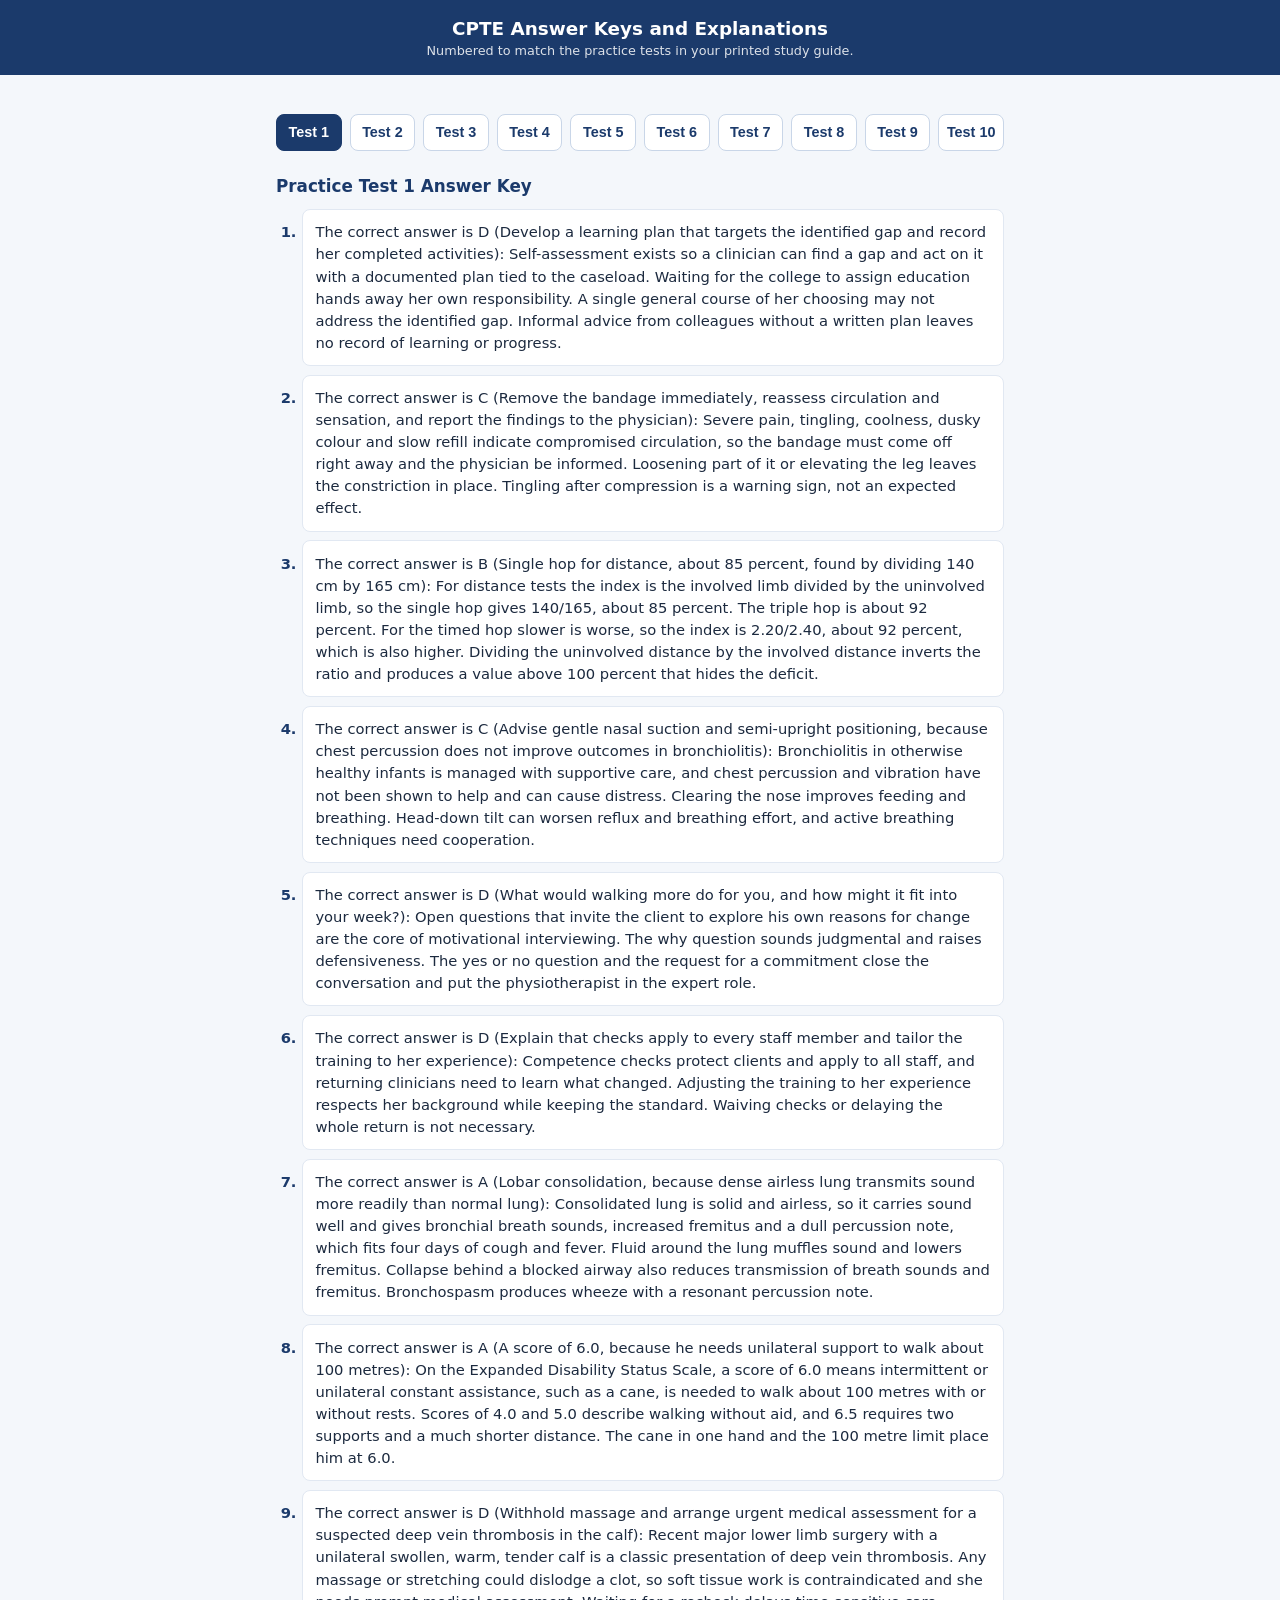
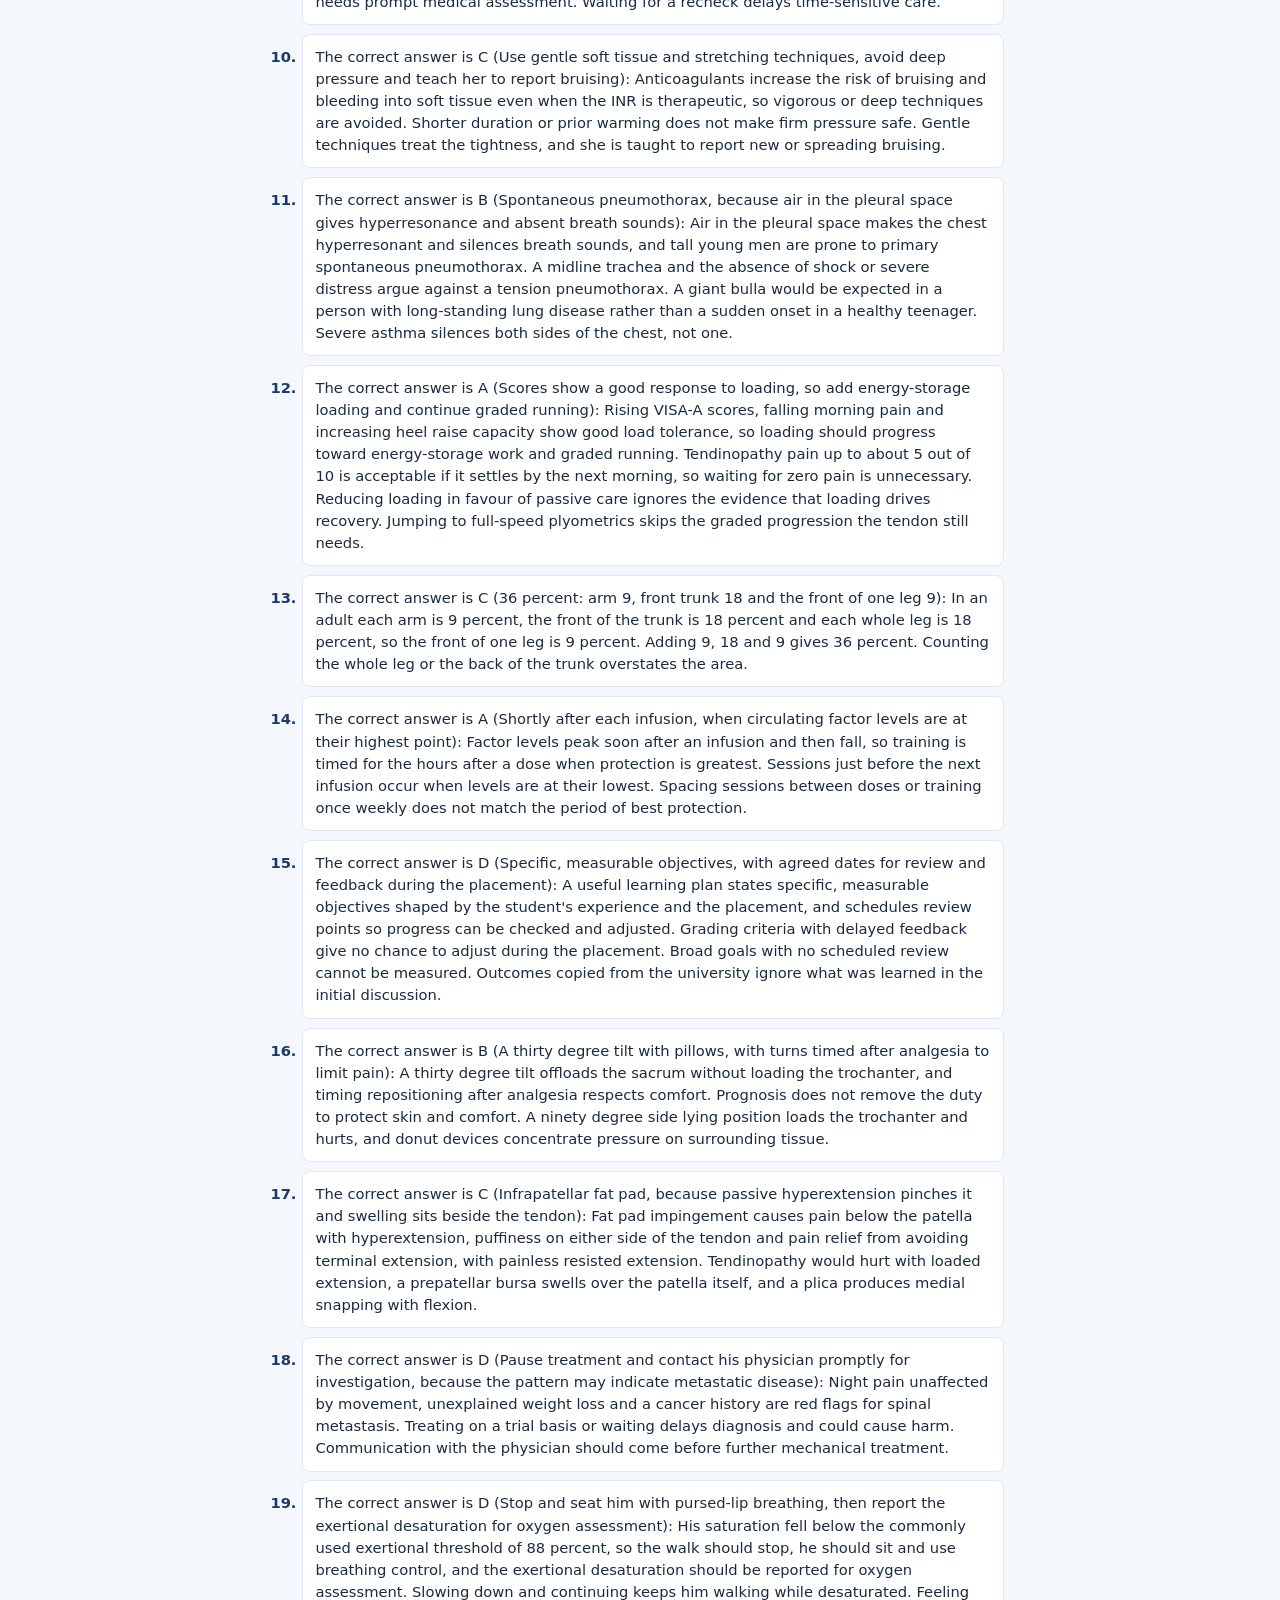
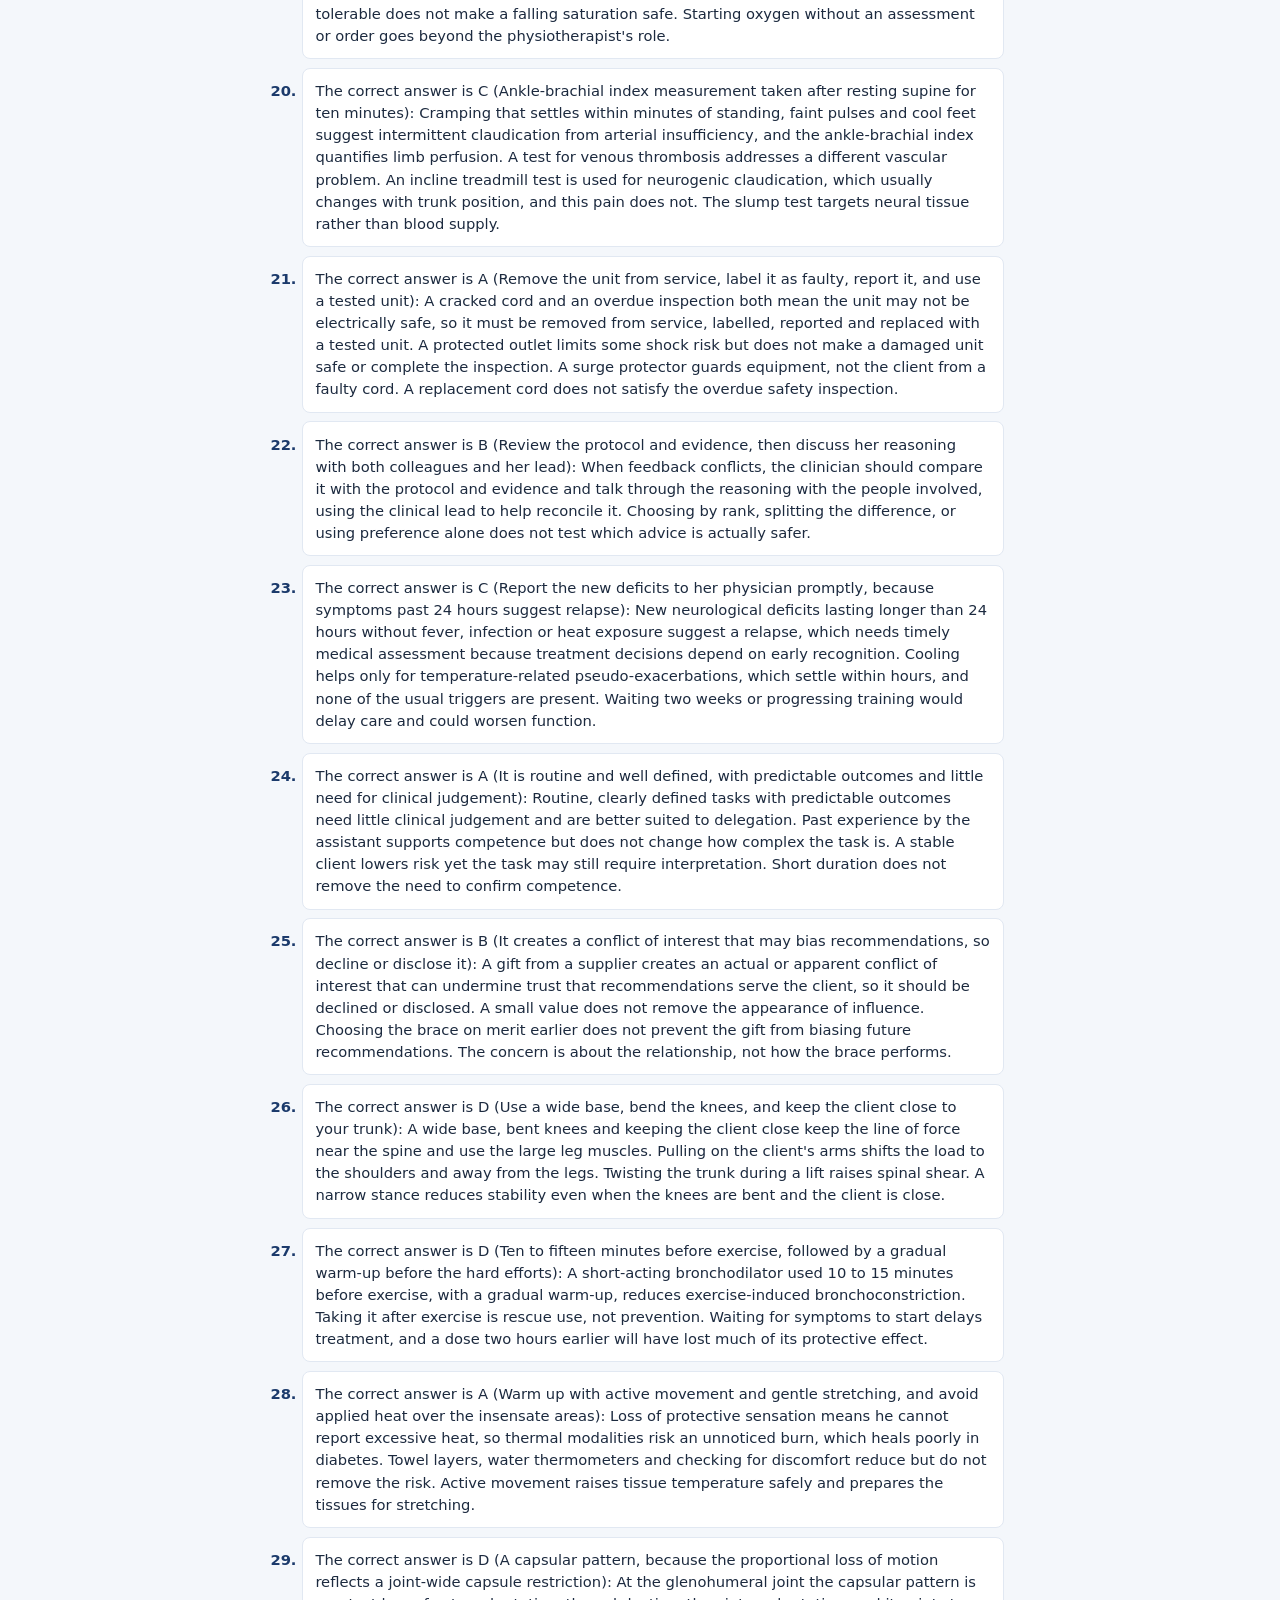
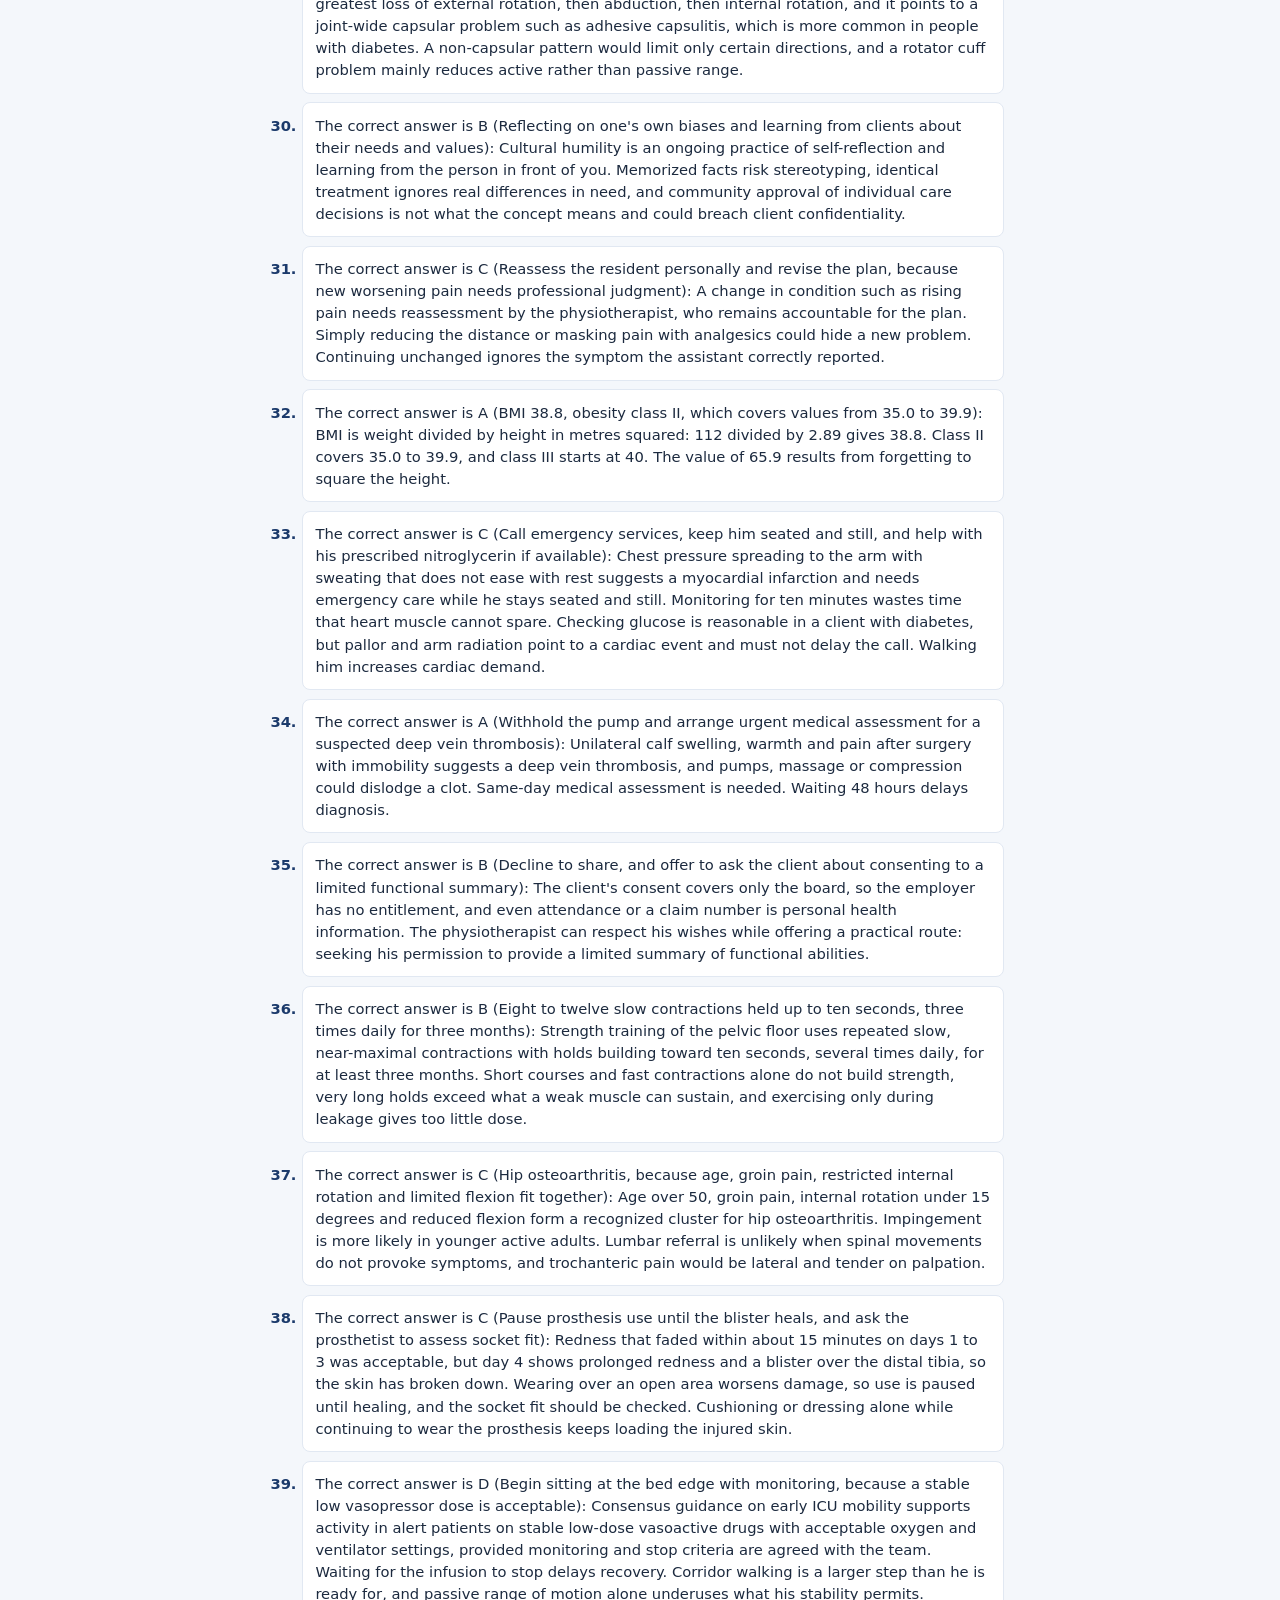
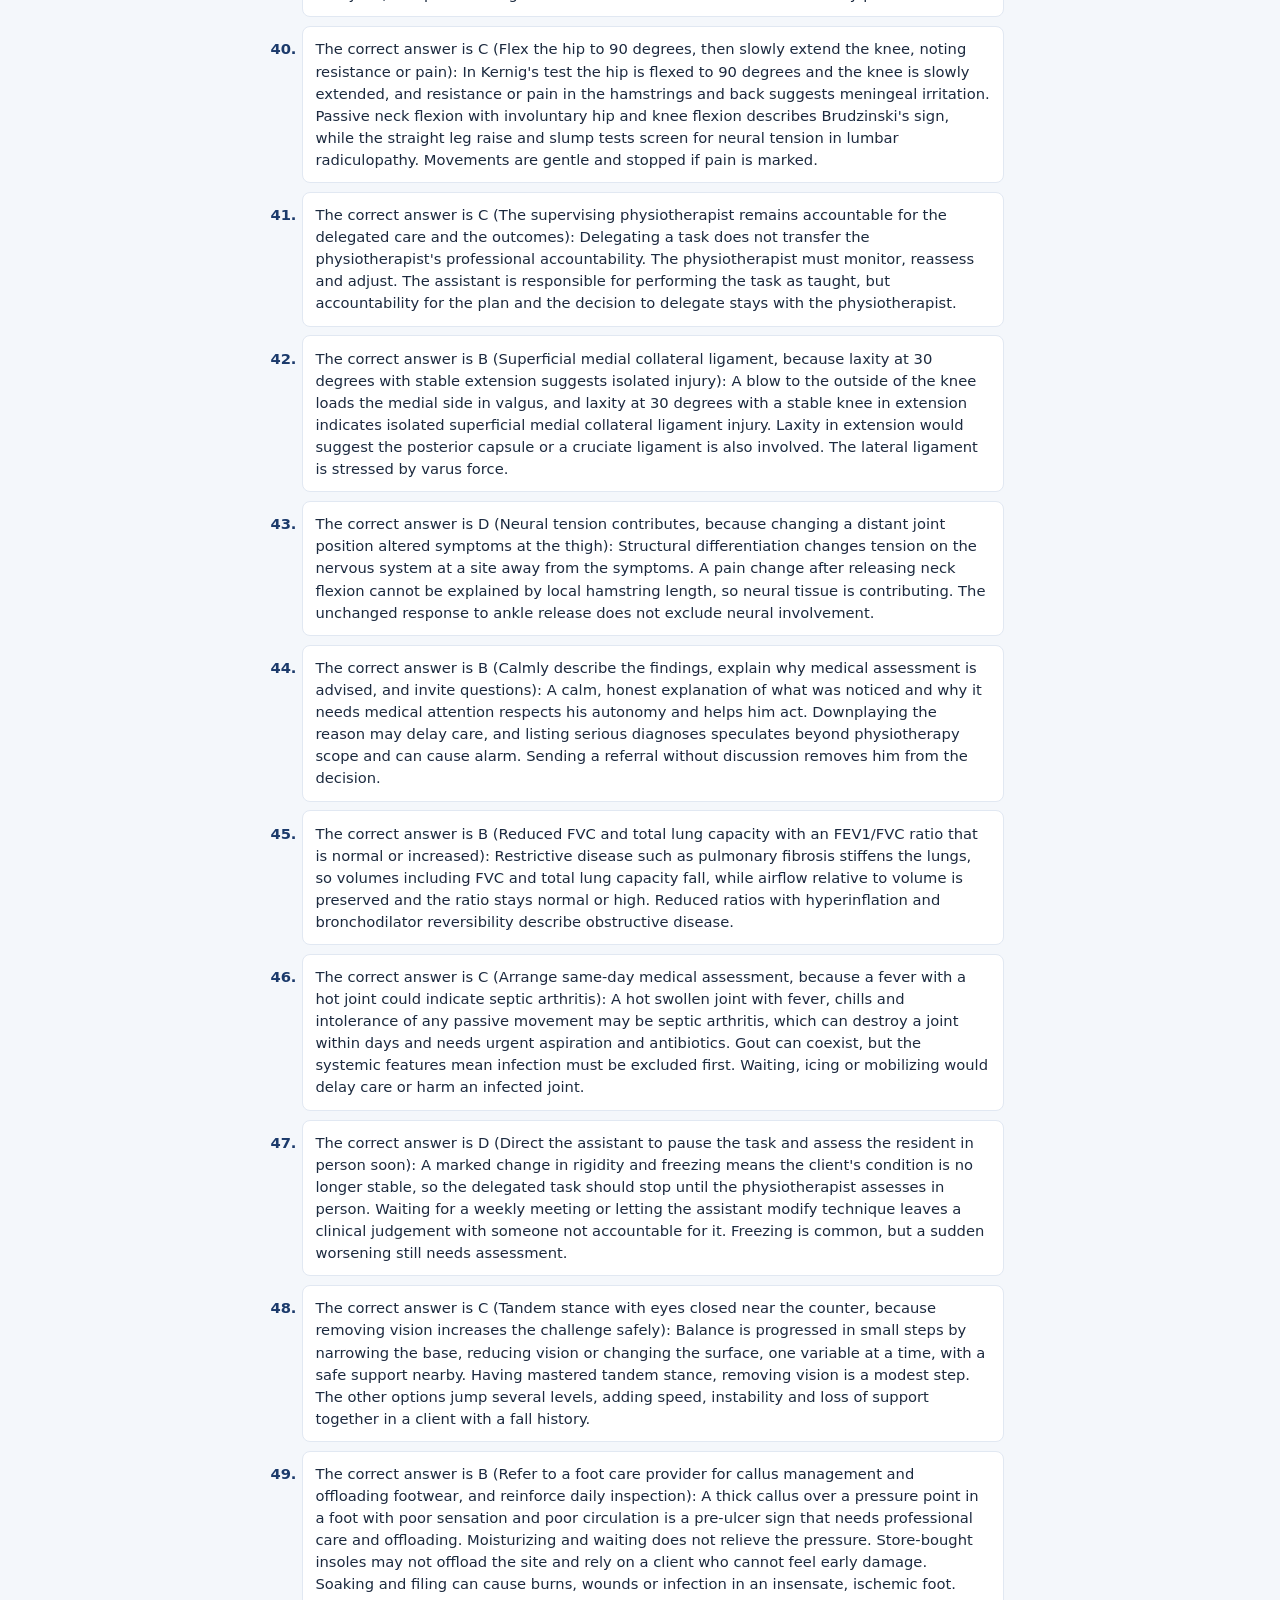
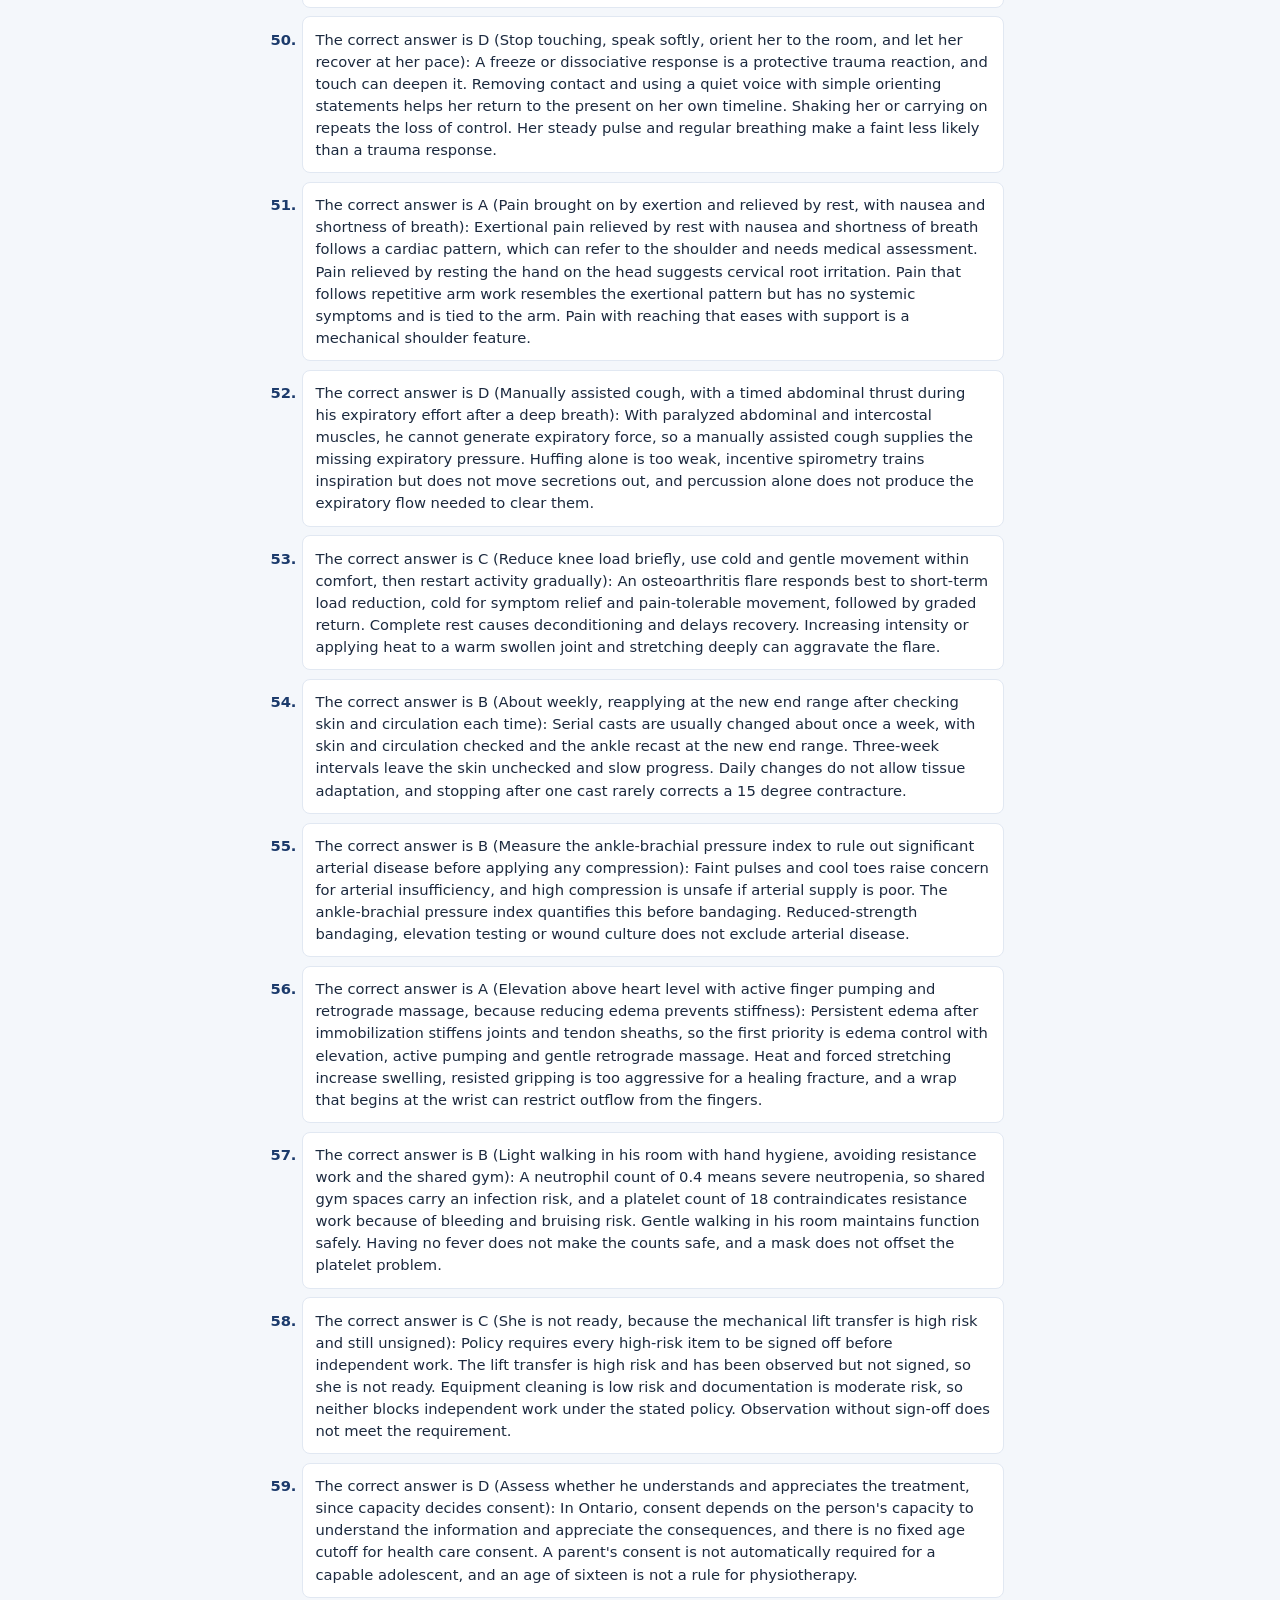
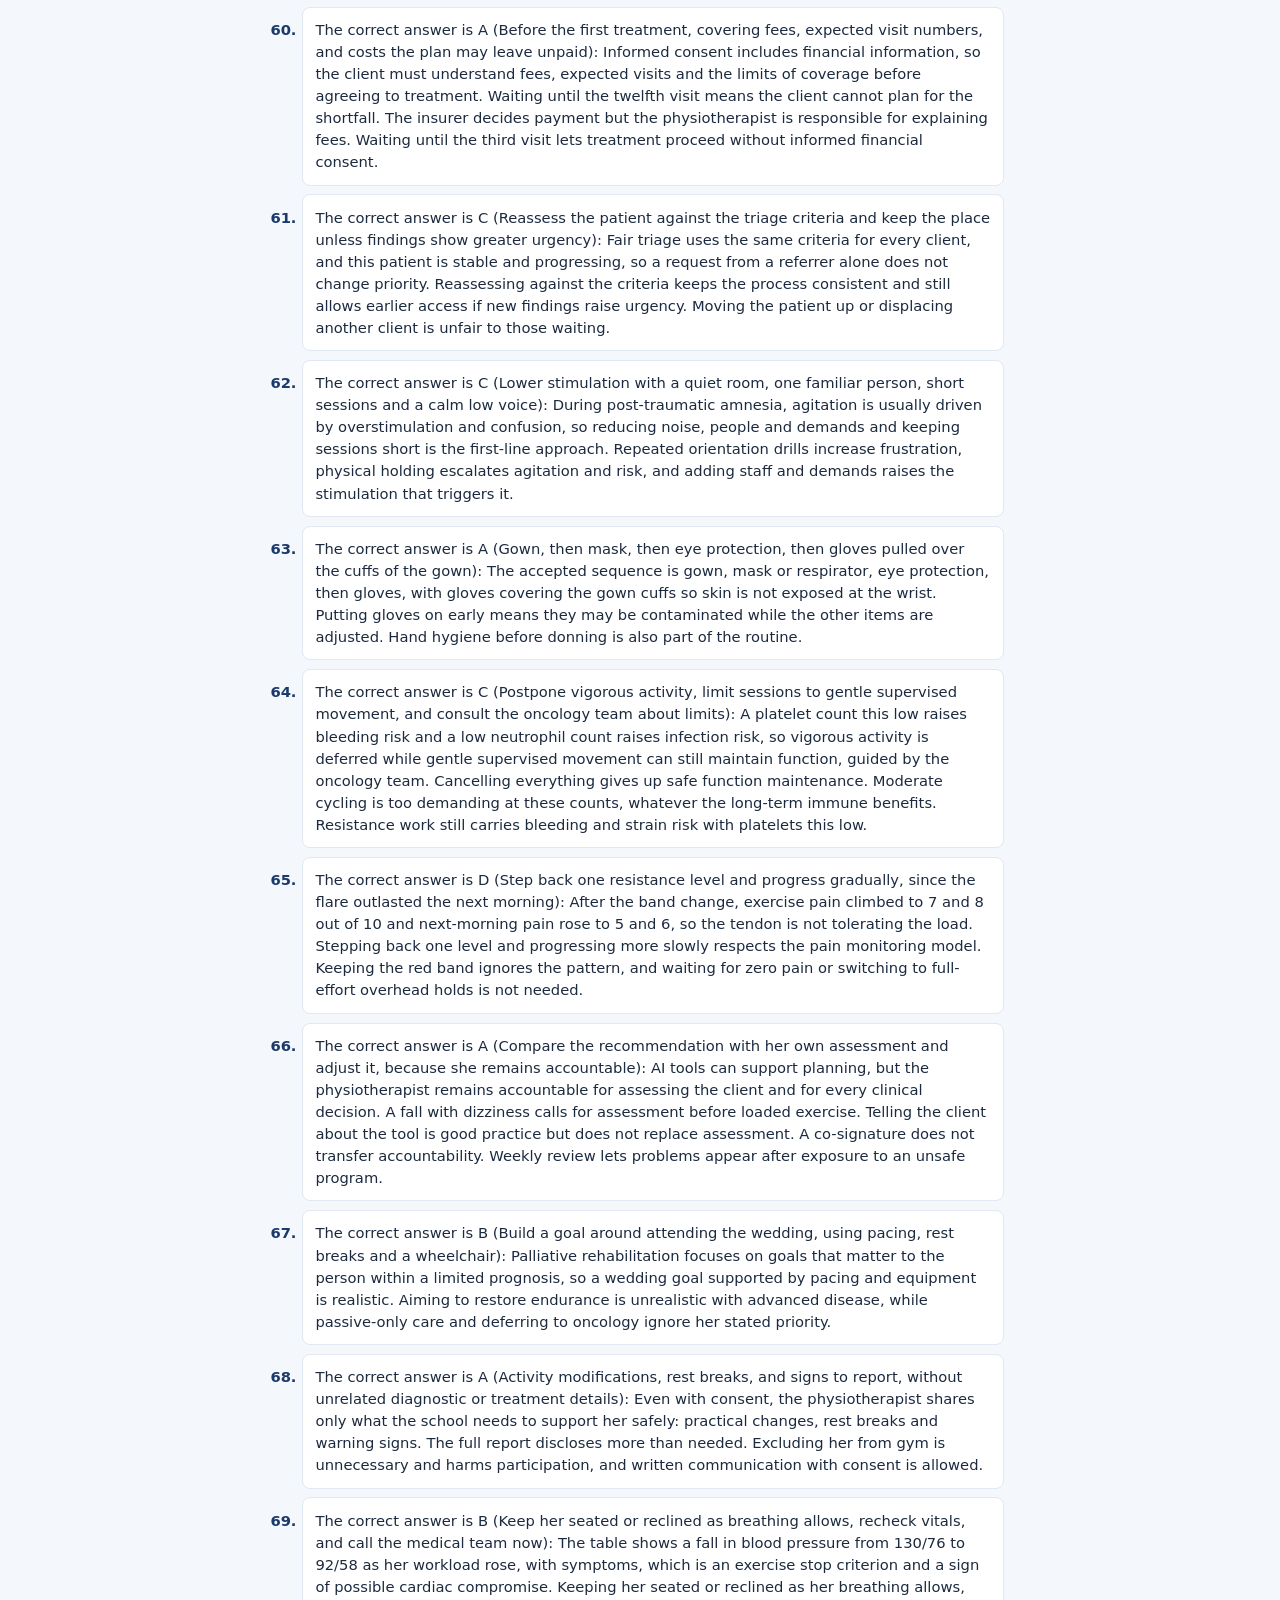
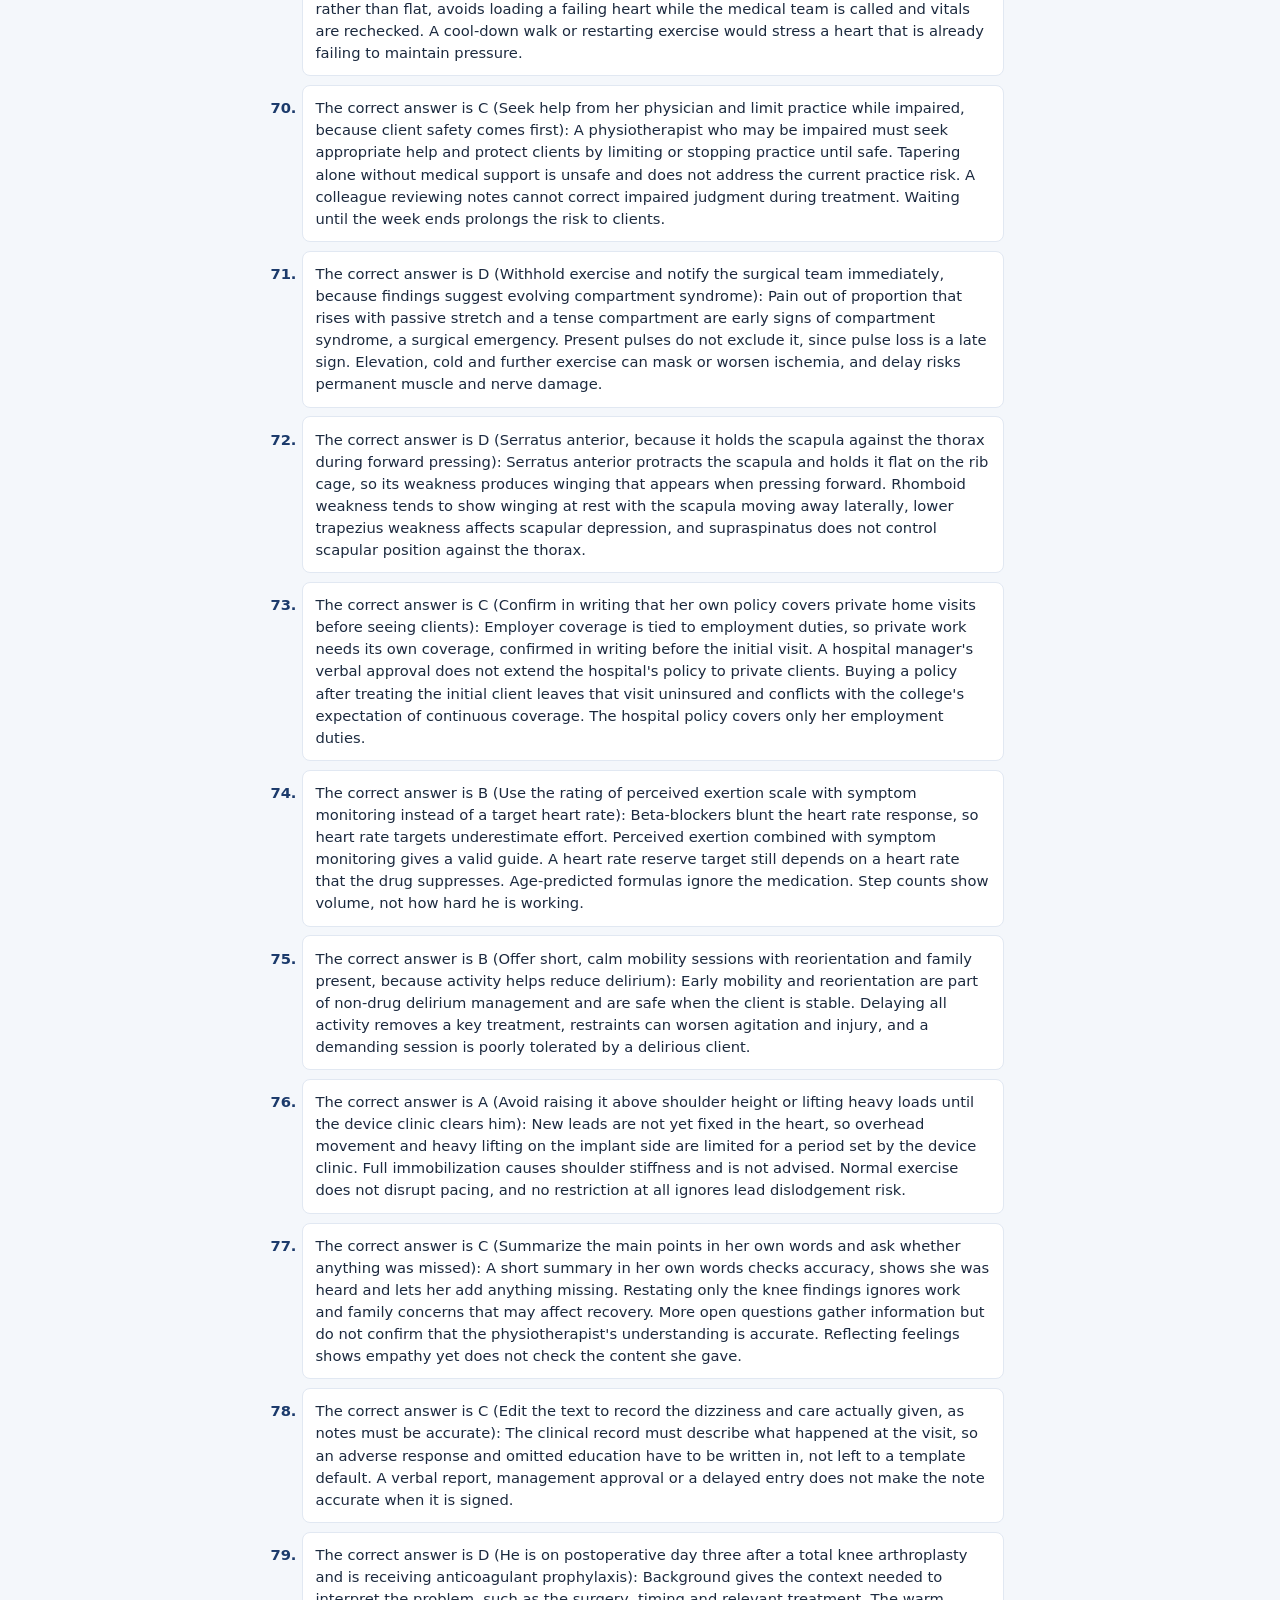
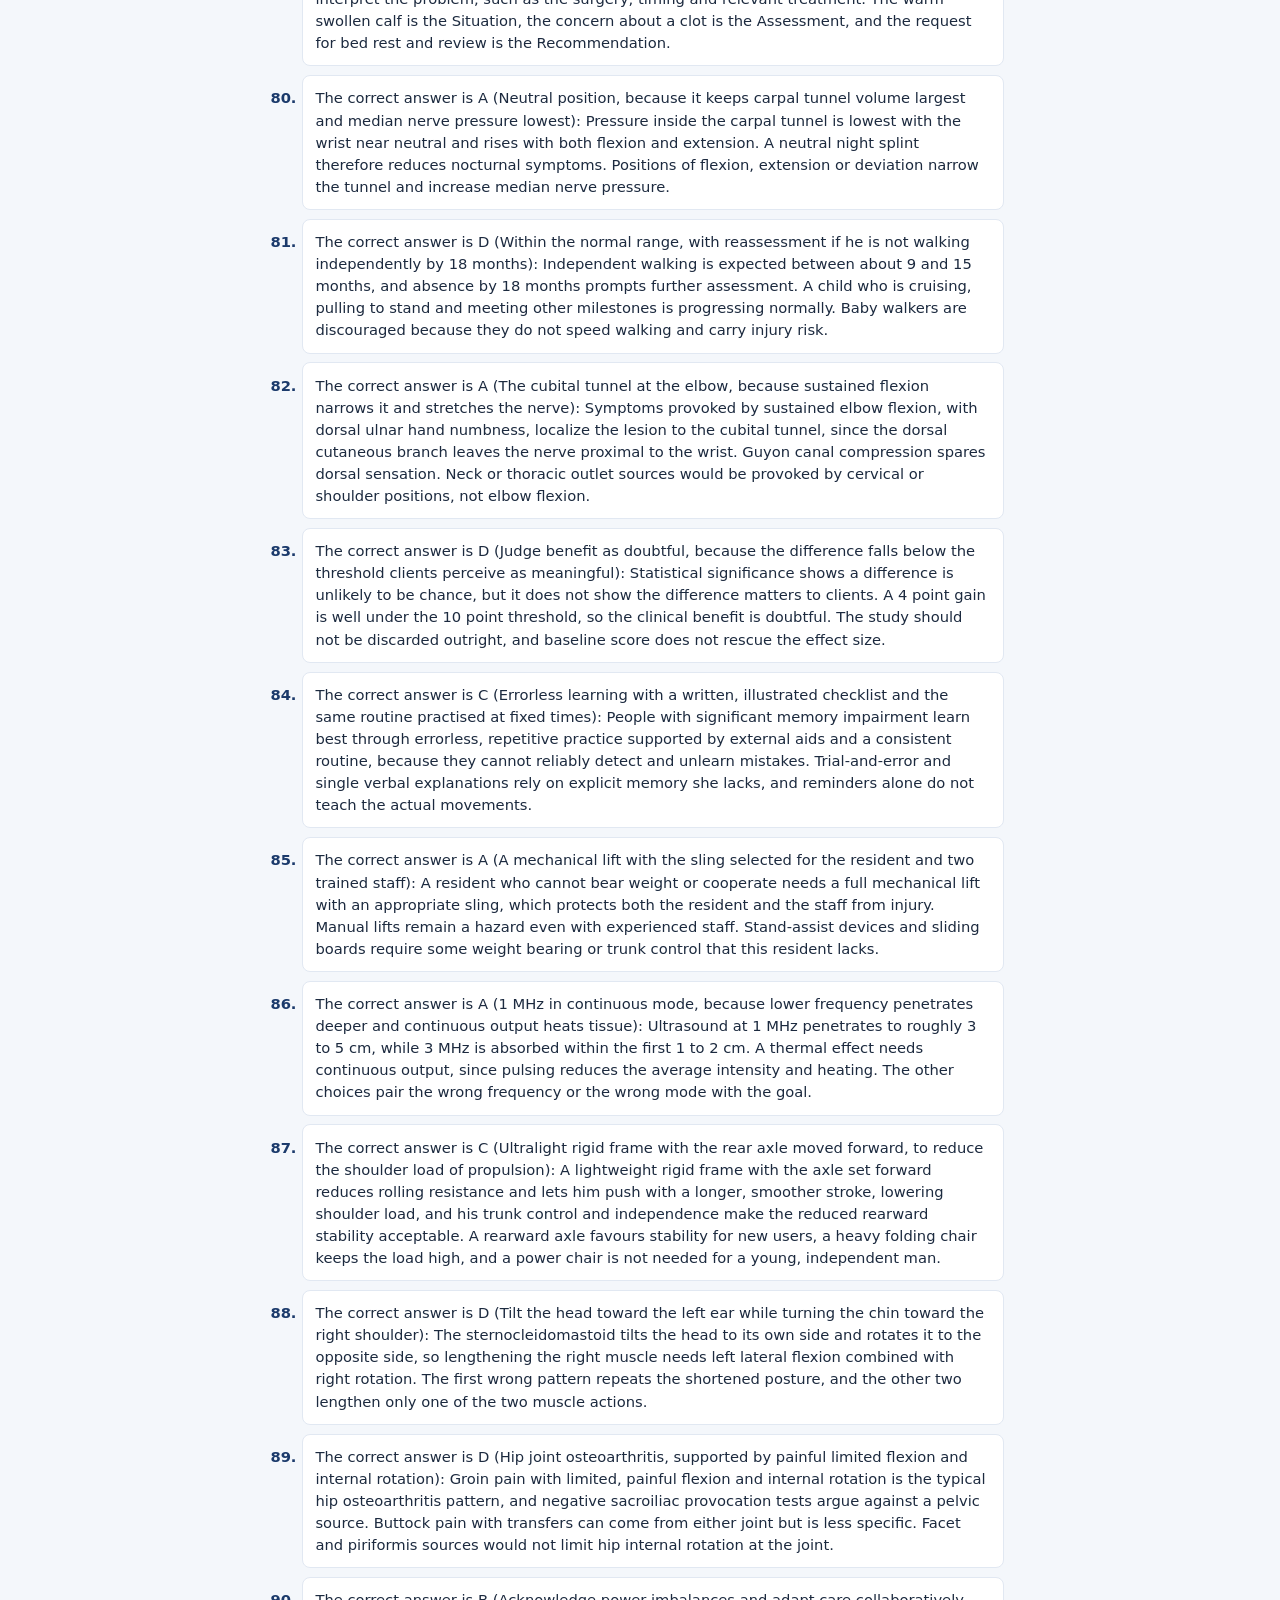
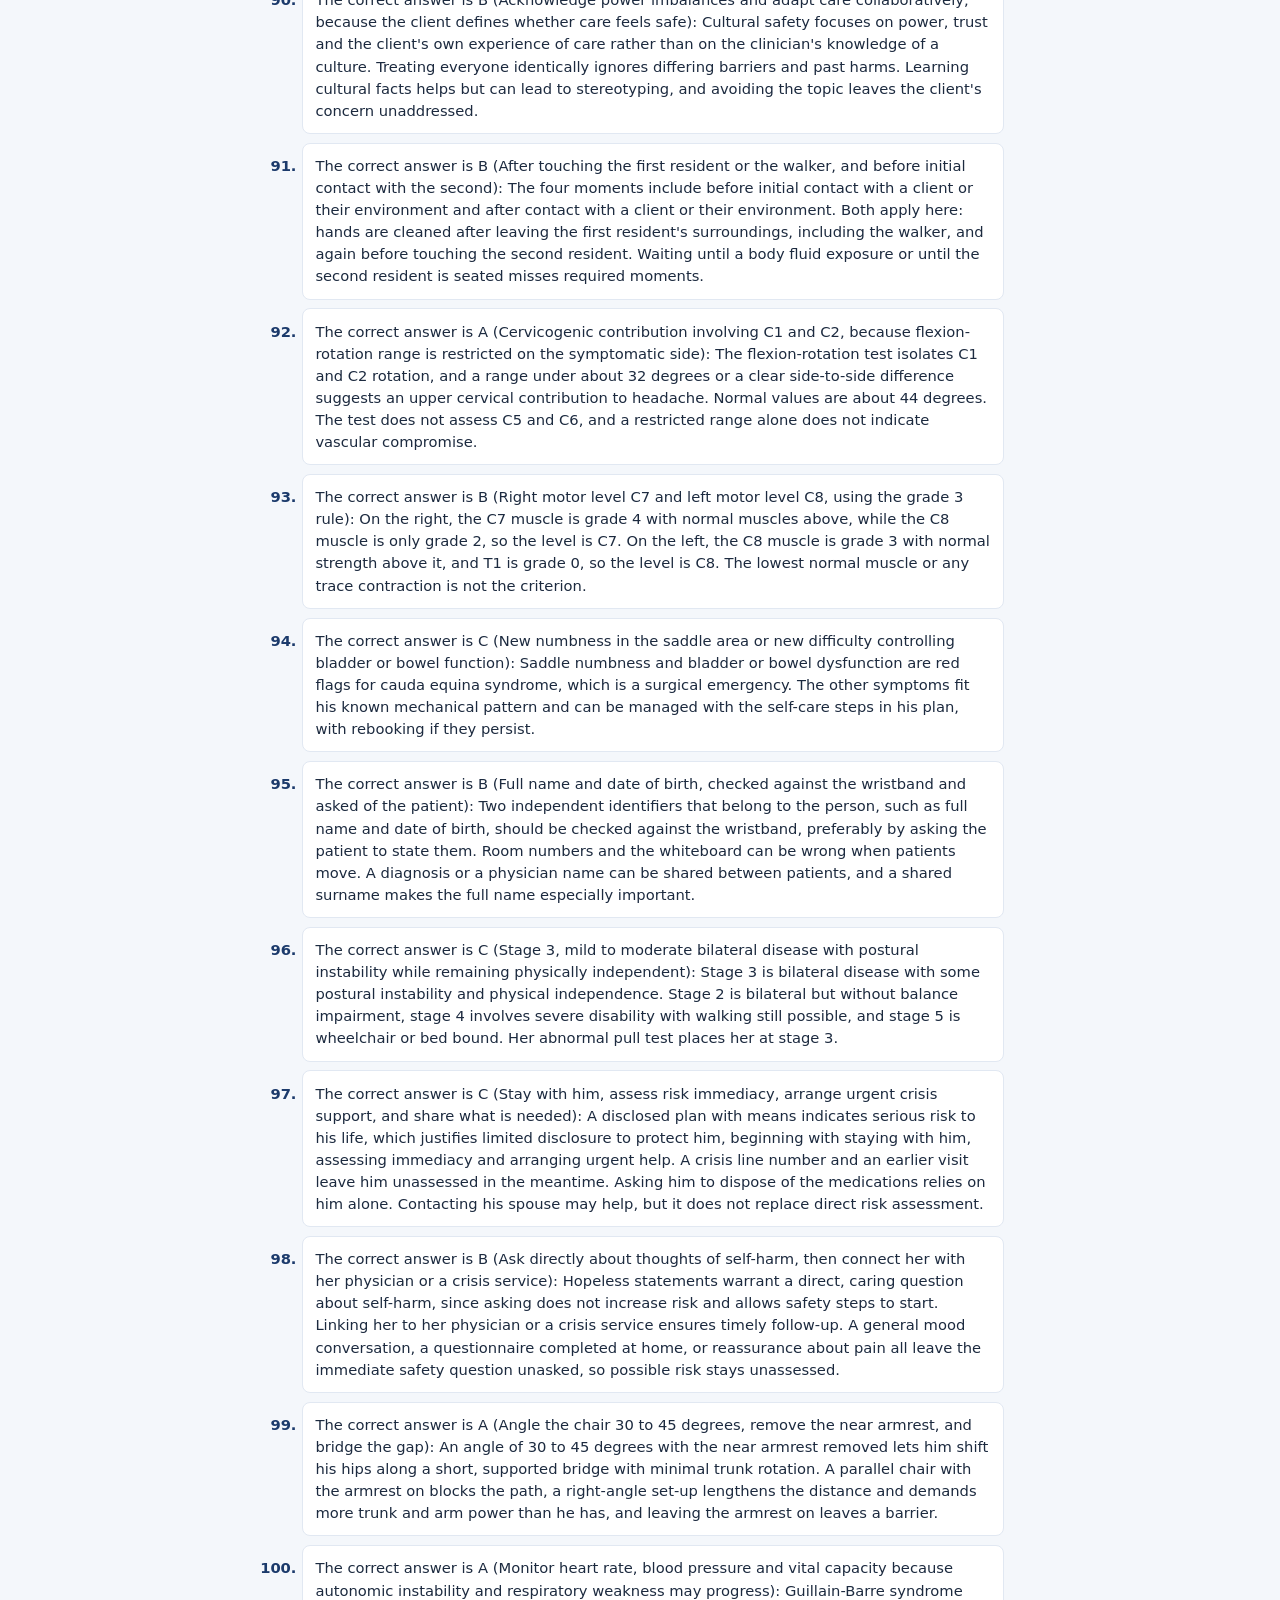
==== answers.html @ 5f762653 "Deploy CPTE2 exam" ====
<!DOCTYPE html>
<html lang="en">
<head>
<meta charset="UTF-8">
<meta name="viewport" content="width=device-width, initial-scale=1.0">
<meta name="robots" content="noindex">
<title>CPTE Answer Keys and Explanations</title>
<style>
  * { box-sizing: border-box; margin: 0; padding: 0; }
  body { font-family: "Avenir Next", "Segoe UI", system-ui, sans-serif;
         background: #F4F7FB; color: #1C2A3F; }
  header { background: #1B3A6B; color: white; padding: 1.1rem 1rem; text-align: center; }
  header h1 { font-size: 1.15rem; }
  header p { font-size: 0.8rem; opacity: 0.85; margin-top: 0.25rem; }
  main { max-width: 760px; margin: 0 auto; padding: 1rem; }
  .tabs { display: flex; gap: 0.5rem; margin: 0.8rem 0 1rem; position: sticky;
           top: 0; background: #F4F7FB; padding: 0.6rem 0; z-index: 5; }
  .tab { flex: 1; padding: 0.6rem 0.4rem; border: 1px solid #C9D6E8; background: white;
          border-radius: 8px; font-size: 0.9rem; font-weight: 600; color: #1B3A6B;
          cursor: pointer; }
  .tab.active { background: #1B3A6B; color: white; border-color: #1B3A6B; }
  .test h2 { font-size: 1.05rem; margin: 0.4rem 0 0.8rem; color: #1B3A6B; }
  .test ol { list-style-position: outside; padding-left: 1.6rem; }
  .test li { background: white; border: 1px solid #E1E8F2; border-radius: 8px;
              padding: 0.7rem 0.8rem; margin-bottom: 0.55rem; font-size: 0.92rem;
              line-height: 1.5; }
  .test li::marker { font-weight: 700; color: #1B3A6B; }
  .cluster-box { border-left: 4px solid #1B3A6B; background: #EAF0F8;
                  border-radius: 8px; padding: 0.7rem 0.9rem; margin: 1rem 0 0.6rem; }
  .cluster-label { font-size: 0.72rem; font-weight: 700; letter-spacing: 0.05em;
                    text-transform: uppercase; color: #1B3A6B; margin-bottom: 0.35rem; }
  .cluster-box p { font-size: 0.88rem; line-height: 1.55; }
  .cluster-box p + p { margin-top: 0.5rem; }
</style>
</head>
<body>
<header>
  <h1>CPTE Answer Keys and Explanations</h1>
  <p>Numbered to match the practice tests in your printed study guide.</p>
</header>
<main>
  <nav class="tabs">
      <button class="tab active" data-test="1">Test 1</button>
      <button class="tab" data-test="2">Test 2</button>
      <button class="tab" data-test="3">Test 3</button>
      <button class="tab" data-test="4">Test 4</button>
      <button class="tab" data-test="5">Test 5</button>
      <button class="tab" data-test="6">Test 6</button>
      <button class="tab" data-test="7">Test 7</button>
      <button class="tab" data-test="8">Test 8</button>
      <button class="tab" data-test="9">Test 9</button>
      <button class="tab" data-test="10">Test 10</button>
  </nav>
  <section class="test" id="test1">
    <h2>Practice Test 1 Answer Key</h2>
    <ol>
      <li value="1">The correct answer is D (Develop a learning plan that targets the identified gap and record her completed activities): Self-assessment exists so a clinician can find a gap and act on it with a documented plan tied to the caseload. Waiting for the college to assign education hands away her own responsibility. A single general course of her choosing may not address the identified gap. Informal advice from colleagues without a written plan leaves no record of learning or progress.</li>
      <li value="2">The correct answer is C (Remove the bandage immediately, reassess circulation and sensation, and report the findings to the physician): Severe pain, tingling, coolness, dusky colour and slow refill indicate compromised circulation, so the bandage must come off right away and the physician be informed. Loosening part of it or elevating the leg leaves the constriction in place. Tingling after compression is a warning sign, not an expected effect.</li>
      <li value="3">The correct answer is B (Single hop for distance, about 85 percent, found by dividing 140 cm by 165 cm): For distance tests the index is the involved limb divided by the uninvolved limb, so the single hop gives 140/165, about 85 percent. The triple hop is about 92 percent. For the timed hop slower is worse, so the index is 2.20/2.40, about 92 percent, which is also higher. Dividing the uninvolved distance by the involved distance inverts the ratio and produces a value above 100 percent that hides the deficit.</li>
      <li value="4">The correct answer is C (Advise gentle nasal suction and semi-upright positioning, because chest percussion does not improve outcomes in bronchiolitis): Bronchiolitis in otherwise healthy infants is managed with supportive care, and chest percussion and vibration have not been shown to help and can cause distress. Clearing the nose improves feeding and breathing. Head-down tilt can worsen reflux and breathing effort, and active breathing techniques need cooperation.</li>
      <li value="5">The correct answer is D (What would walking more do for you, and how might it fit into your week?): Open questions that invite the client to explore his own reasons for change are the core of motivational interviewing. The why question sounds judgmental and raises defensiveness. The yes or no question and the request for a commitment close the conversation and put the physiotherapist in the expert role.</li>
      <li value="6">The correct answer is D (Explain that checks apply to every staff member and tailor the training to her experience): Competence checks protect clients and apply to all staff, and returning clinicians need to learn what changed. Adjusting the training to her experience respects her background while keeping the standard. Waiving checks or delaying the whole return is not necessary.</li>
      <li value="7">The correct answer is A (Lobar consolidation, because dense airless lung transmits sound more readily than normal lung): Consolidated lung is solid and airless, so it carries sound well and gives bronchial breath sounds, increased fremitus and a dull percussion note, which fits four days of cough and fever. Fluid around the lung muffles sound and lowers fremitus. Collapse behind a blocked airway also reduces transmission of breath sounds and fremitus. Bronchospasm produces wheeze with a resonant percussion note.</li>
      <li value="8">The correct answer is A (A score of 6.0, because he needs unilateral support to walk about 100 metres): On the Expanded Disability Status Scale, a score of 6.0 means intermittent or unilateral constant assistance, such as a cane, is needed to walk about 100 metres with or without rests. Scores of 4.0 and 5.0 describe walking without aid, and 6.5 requires two supports and a much shorter distance. The cane in one hand and the 100 metre limit place him at 6.0.</li>
      <li value="9">The correct answer is D (Withhold massage and arrange urgent medical assessment for a suspected deep vein thrombosis in the calf): Recent major lower limb surgery with a unilateral swollen, warm, tender calf is a classic presentation of deep vein thrombosis. Any massage or stretching could dislodge a clot, so soft tissue work is contraindicated and she needs prompt medical assessment. Waiting for a recheck delays time-sensitive care.</li>
      <li value="10">The correct answer is C (Use gentle soft tissue and stretching techniques, avoid deep pressure and teach her to report bruising): Anticoagulants increase the risk of bruising and bleeding into soft tissue even when the INR is therapeutic, so vigorous or deep techniques are avoided. Shorter duration or prior warming does not make firm pressure safe. Gentle techniques treat the tightness, and she is taught to report new or spreading bruising.</li>
      <li value="11">The correct answer is B (Spontaneous pneumothorax, because air in the pleural space gives hyperresonance and absent breath sounds): Air in the pleural space makes the chest hyperresonant and silences breath sounds, and tall young men are prone to primary spontaneous pneumothorax. A midline trachea and the absence of shock or severe distress argue against a tension pneumothorax. A giant bulla would be expected in a person with long-standing lung disease rather than a sudden onset in a healthy teenager. Severe asthma silences both sides of the chest, not one.</li>
      <li value="12">The correct answer is A (Scores show a good response to loading, so add energy-storage loading and continue graded running): Rising VISA-A scores, falling morning pain and increasing heel raise capacity show good load tolerance, so loading should progress toward energy-storage work and graded running. Tendinopathy pain up to about 5 out of 10 is acceptable if it settles by the next morning, so waiting for zero pain is unnecessary. Reducing loading in favour of passive care ignores the evidence that loading drives recovery. Jumping to full-speed plyometrics skips the graded progression the tendon still needs.</li>
      <li value="13">The correct answer is C (36 percent: arm 9, front trunk 18 and the front of one leg 9): In an adult each arm is 9 percent, the front of the trunk is 18 percent and each whole leg is 18 percent, so the front of one leg is 9 percent. Adding 9, 18 and 9 gives 36 percent. Counting the whole leg or the back of the trunk overstates the area.</li>
      <li value="14">The correct answer is A (Shortly after each infusion, when circulating factor levels are at their highest point): Factor levels peak soon after an infusion and then fall, so training is timed for the hours after a dose when protection is greatest. Sessions just before the next infusion occur when levels are at their lowest. Spacing sessions between doses or training once weekly does not match the period of best protection.</li>
      <li value="15">The correct answer is D (Specific, measurable objectives, with agreed dates for review and feedback during the placement): A useful learning plan states specific, measurable objectives shaped by the student&#x27;s experience and the placement, and schedules review points so progress can be checked and adjusted. Grading criteria with delayed feedback give no chance to adjust during the placement. Broad goals with no scheduled review cannot be measured. Outcomes copied from the university ignore what was learned in the initial discussion.</li>
      <li value="16">The correct answer is B (A thirty degree tilt with pillows, with turns timed after analgesia to limit pain): A thirty degree tilt offloads the sacrum without loading the trochanter, and timing repositioning after analgesia respects comfort. Prognosis does not remove the duty to protect skin and comfort. A ninety degree side lying position loads the trochanter and hurts, and donut devices concentrate pressure on surrounding tissue.</li>
      <li value="17">The correct answer is C (Infrapatellar fat pad, because passive hyperextension pinches it and swelling sits beside the tendon): Fat pad impingement causes pain below the patella with hyperextension, puffiness on either side of the tendon and pain relief from avoiding terminal extension, with painless resisted extension. Tendinopathy would hurt with loaded extension, a prepatellar bursa swells over the patella itself, and a plica produces medial snapping with flexion.</li>
      <li value="18">The correct answer is D (Pause treatment and contact his physician promptly for investigation, because the pattern may indicate metastatic disease): Night pain unaffected by movement, unexplained weight loss and a cancer history are red flags for spinal metastasis. Treating on a trial basis or waiting delays diagnosis and could cause harm. Communication with the physician should come before further mechanical treatment.</li>
      <li value="19">The correct answer is D (Stop and seat him with pursed-lip breathing, then report the exertional desaturation for oxygen assessment): His saturation fell below the commonly used exertional threshold of 88 percent, so the walk should stop, he should sit and use breathing control, and the exertional desaturation should be reported for oxygen assessment. Slowing down and continuing keeps him walking while desaturated. Feeling tolerable does not make a falling saturation safe. Starting oxygen without an assessment or order goes beyond the physiotherapist&#x27;s role.</li>
      <li value="20">The correct answer is C (Ankle-brachial index measurement taken after resting supine for ten minutes): Cramping that settles within minutes of standing, faint pulses and cool feet suggest intermittent claudication from arterial insufficiency, and the ankle-brachial index quantifies limb perfusion. A test for venous thrombosis addresses a different vascular problem. An incline treadmill test is used for neurogenic claudication, which usually changes with trunk position, and this pain does not. The slump test targets neural tissue rather than blood supply.</li>
      <li value="21">The correct answer is A (Remove the unit from service, label it as faulty, report it, and use a tested unit): A cracked cord and an overdue inspection both mean the unit may not be electrically safe, so it must be removed from service, labelled, reported and replaced with a tested unit. A protected outlet limits some shock risk but does not make a damaged unit safe or complete the inspection. A surge protector guards equipment, not the client from a faulty cord. A replacement cord does not satisfy the overdue safety inspection.</li>
      <li value="22">The correct answer is B (Review the protocol and evidence, then discuss her reasoning with both colleagues and her lead): When feedback conflicts, the clinician should compare it with the protocol and evidence and talk through the reasoning with the people involved, using the clinical lead to help reconcile it. Choosing by rank, splitting the difference, or using preference alone does not test which advice is actually safer.</li>
      <li value="23">The correct answer is C (Report the new deficits to her physician promptly, because symptoms past 24 hours suggest relapse): New neurological deficits lasting longer than 24 hours without fever, infection or heat exposure suggest a relapse, which needs timely medical assessment because treatment decisions depend on early recognition. Cooling helps only for temperature-related pseudo-exacerbations, which settle within hours, and none of the usual triggers are present. Waiting two weeks or progressing training would delay care and could worsen function.</li>
      <li value="24">The correct answer is A (It is routine and well defined, with predictable outcomes and little need for clinical judgement): Routine, clearly defined tasks with predictable outcomes need little clinical judgement and are better suited to delegation. Past experience by the assistant supports competence but does not change how complex the task is. A stable client lowers risk yet the task may still require interpretation. Short duration does not remove the need to confirm competence.</li>
      <li value="25">The correct answer is B (It creates a conflict of interest that may bias recommendations, so decline or disclose it): A gift from a supplier creates an actual or apparent conflict of interest that can undermine trust that recommendations serve the client, so it should be declined or disclosed. A small value does not remove the appearance of influence. Choosing the brace on merit earlier does not prevent the gift from biasing future recommendations. The concern is about the relationship, not how the brace performs.</li>
      <li value="26">The correct answer is D (Use a wide base, bend the knees, and keep the client close to your trunk): A wide base, bent knees and keeping the client close keep the line of force near the spine and use the large leg muscles. Pulling on the client&#x27;s arms shifts the load to the shoulders and away from the legs. Twisting the trunk during a lift raises spinal shear. A narrow stance reduces stability even when the knees are bent and the client is close.</li>
      <li value="27">The correct answer is D (Ten to fifteen minutes before exercise, followed by a gradual warm-up before the hard efforts): A short-acting bronchodilator used 10 to 15 minutes before exercise, with a gradual warm-up, reduces exercise-induced bronchoconstriction. Taking it after exercise is rescue use, not prevention. Waiting for symptoms to start delays treatment, and a dose two hours earlier will have lost much of its protective effect.</li>
      <li value="28">The correct answer is A (Warm up with active movement and gentle stretching, and avoid applied heat over the insensate areas): Loss of protective sensation means he cannot report excessive heat, so thermal modalities risk an unnoticed burn, which heals poorly in diabetes. Towel layers, water thermometers and checking for discomfort reduce but do not remove the risk. Active movement raises tissue temperature safely and prepares the tissues for stretching.</li>
      <li value="29">The correct answer is D (A capsular pattern, because the proportional loss of motion reflects a joint-wide capsule restriction): At the glenohumeral joint the capsular pattern is greatest loss of external rotation, then abduction, then internal rotation, and it points to a joint-wide capsular problem such as adhesive capsulitis, which is more common in people with diabetes. A non-capsular pattern would limit only certain directions, and a rotator cuff problem mainly reduces active rather than passive range.</li>
      <li value="30">The correct answer is B (Reflecting on one&#x27;s own biases and learning from clients about their needs and values): Cultural humility is an ongoing practice of self-reflection and learning from the person in front of you. Memorized facts risk stereotyping, identical treatment ignores real differences in need, and community approval of individual care decisions is not what the concept means and could breach client confidentiality.</li>
      <li value="31">The correct answer is C (Reassess the resident personally and revise the plan, because new worsening pain needs professional judgment): A change in condition such as rising pain needs reassessment by the physiotherapist, who remains accountable for the plan. Simply reducing the distance or masking pain with analgesics could hide a new problem. Continuing unchanged ignores the symptom the assistant correctly reported.</li>
      <li value="32">The correct answer is A (BMI 38.8, obesity class II, which covers values from 35.0 to 39.9): BMI is weight divided by height in metres squared: 112 divided by 2.89 gives 38.8. Class II covers 35.0 to 39.9, and class III starts at 40. The value of 65.9 results from forgetting to square the height.</li>
      <li value="33">The correct answer is C (Call emergency services, keep him seated and still, and help with his prescribed nitroglycerin if available): Chest pressure spreading to the arm with sweating that does not ease with rest suggests a myocardial infarction and needs emergency care while he stays seated and still. Monitoring for ten minutes wastes time that heart muscle cannot spare. Checking glucose is reasonable in a client with diabetes, but pallor and arm radiation point to a cardiac event and must not delay the call. Walking him increases cardiac demand.</li>
      <li value="34">The correct answer is A (Withhold the pump and arrange urgent medical assessment for a suspected deep vein thrombosis): Unilateral calf swelling, warmth and pain after surgery with immobility suggests a deep vein thrombosis, and pumps, massage or compression could dislodge a clot. Same-day medical assessment is needed. Waiting 48 hours delays diagnosis.</li>
      <li value="35">The correct answer is B (Decline to share, and offer to ask the client about consenting to a limited functional summary): The client&#x27;s consent covers only the board, so the employer has no entitlement, and even attendance or a claim number is personal health information. The physiotherapist can respect his wishes while offering a practical route: seeking his permission to provide a limited summary of functional abilities.</li>
      <li value="36">The correct answer is B (Eight to twelve slow contractions held up to ten seconds, three times daily for three months): Strength training of the pelvic floor uses repeated slow, near-maximal contractions with holds building toward ten seconds, several times daily, for at least three months. Short courses and fast contractions alone do not build strength, very long holds exceed what a weak muscle can sustain, and exercising only during leakage gives too little dose.</li>
      <li value="37">The correct answer is C (Hip osteoarthritis, because age, groin pain, restricted internal rotation and limited flexion fit together): Age over 50, groin pain, internal rotation under 15 degrees and reduced flexion form a recognized cluster for hip osteoarthritis. Impingement is more likely in younger active adults. Lumbar referral is unlikely when spinal movements do not provoke symptoms, and trochanteric pain would be lateral and tender on palpation.</li>
      <li value="38">The correct answer is C (Pause prosthesis use until the blister heals, and ask the prosthetist to assess socket fit): Redness that faded within about 15 minutes on days 1 to 3 was acceptable, but day 4 shows prolonged redness and a blister over the distal tibia, so the skin has broken down. Wearing over an open area worsens damage, so use is paused until healing, and the socket fit should be checked. Cushioning or dressing alone while continuing to wear the prosthesis keeps loading the injured skin.</li>
      <li value="39">The correct answer is D (Begin sitting at the bed edge with monitoring, because a stable low vasopressor dose is acceptable): Consensus guidance on early ICU mobility supports activity in alert patients on stable low-dose vasoactive drugs with acceptable oxygen and ventilator settings, provided monitoring and stop criteria are agreed with the team. Waiting for the infusion to stop delays recovery. Corridor walking is a larger step than he is ready for, and passive range of motion alone underuses what his stability permits.</li>
      <li value="40">The correct answer is C (Flex the hip to 90 degrees, then slowly extend the knee, noting resistance or pain): In Kernig&#x27;s test the hip is flexed to 90 degrees and the knee is slowly extended, and resistance or pain in the hamstrings and back suggests meningeal irritation. Passive neck flexion with involuntary hip and knee flexion describes Brudzinski&#x27;s sign, while the straight leg raise and slump tests screen for neural tension in lumbar radiculopathy. Movements are gentle and stopped if pain is marked.</li>
      <li value="41">The correct answer is C (The supervising physiotherapist remains accountable for the delegated care and the outcomes): Delegating a task does not transfer the physiotherapist&#x27;s professional accountability. The physiotherapist must monitor, reassess and adjust. The assistant is responsible for performing the task as taught, but accountability for the plan and the decision to delegate stays with the physiotherapist.</li>
      <li value="42">The correct answer is B (Superficial medial collateral ligament, because laxity at 30 degrees with stable extension suggests isolated injury): A blow to the outside of the knee loads the medial side in valgus, and laxity at 30 degrees with a stable knee in extension indicates isolated superficial medial collateral ligament injury. Laxity in extension would suggest the posterior capsule or a cruciate ligament is also involved. The lateral ligament is stressed by varus force.</li>
      <li value="43">The correct answer is D (Neural tension contributes, because changing a distant joint position altered symptoms at the thigh): Structural differentiation changes tension on the nervous system at a site away from the symptoms. A pain change after releasing neck flexion cannot be explained by local hamstring length, so neural tissue is contributing. The unchanged response to ankle release does not exclude neural involvement.</li>
      <li value="44">The correct answer is B (Calmly describe the findings, explain why medical assessment is advised, and invite questions): A calm, honest explanation of what was noticed and why it needs medical attention respects his autonomy and helps him act. Downplaying the reason may delay care, and listing serious diagnoses speculates beyond physiotherapy scope and can cause alarm. Sending a referral without discussion removes him from the decision.</li>
      <li value="45">The correct answer is B (Reduced FVC and total lung capacity with an FEV1/FVC ratio that is normal or increased): Restrictive disease such as pulmonary fibrosis stiffens the lungs, so volumes including FVC and total lung capacity fall, while airflow relative to volume is preserved and the ratio stays normal or high. Reduced ratios with hyperinflation and bronchodilator reversibility describe obstructive disease.</li>
      <li value="46">The correct answer is C (Arrange same-day medical assessment, because a fever with a hot joint could indicate septic arthritis): A hot swollen joint with fever, chills and intolerance of any passive movement may be septic arthritis, which can destroy a joint within days and needs urgent aspiration and antibiotics. Gout can coexist, but the systemic features mean infection must be excluded first. Waiting, icing or mobilizing would delay care or harm an infected joint.</li>
      <li value="47">The correct answer is D (Direct the assistant to pause the task and assess the resident in person soon): A marked change in rigidity and freezing means the client&#x27;s condition is no longer stable, so the delegated task should stop until the physiotherapist assesses in person. Waiting for a weekly meeting or letting the assistant modify technique leaves a clinical judgement with someone not accountable for it. Freezing is common, but a sudden worsening still needs assessment.</li>
      <li value="48">The correct answer is C (Tandem stance with eyes closed near the counter, because removing vision increases the challenge safely): Balance is progressed in small steps by narrowing the base, reducing vision or changing the surface, one variable at a time, with a safe support nearby. Having mastered tandem stance, removing vision is a modest step. The other options jump several levels, adding speed, instability and loss of support together in a client with a fall history.</li>
      <li value="49">The correct answer is B (Refer to a foot care provider for callus management and offloading footwear, and reinforce daily inspection): A thick callus over a pressure point in a foot with poor sensation and poor circulation is a pre-ulcer sign that needs professional care and offloading. Moisturizing and waiting does not relieve the pressure. Store-bought insoles may not offload the site and rely on a client who cannot feel early damage. Soaking and filing can cause burns, wounds or infection in an insensate, ischemic foot.</li>
      <li value="50">The correct answer is D (Stop touching, speak softly, orient her to the room, and let her recover at her pace): A freeze or dissociative response is a protective trauma reaction, and touch can deepen it. Removing contact and using a quiet voice with simple orienting statements helps her return to the present on her own timeline. Shaking her or carrying on repeats the loss of control. Her steady pulse and regular breathing make a faint less likely than a trauma response.</li>
      <li value="51">The correct answer is A (Pain brought on by exertion and relieved by rest, with nausea and shortness of breath): Exertional pain relieved by rest with nausea and shortness of breath follows a cardiac pattern, which can refer to the shoulder and needs medical assessment. Pain relieved by resting the hand on the head suggests cervical root irritation. Pain that follows repetitive arm work resembles the exertional pattern but has no systemic symptoms and is tied to the arm. Pain with reaching that eases with support is a mechanical shoulder feature.</li>
      <li value="52">The correct answer is D (Manually assisted cough, with a timed abdominal thrust during his expiratory effort after a deep breath): With paralyzed abdominal and intercostal muscles, he cannot generate expiratory force, so a manually assisted cough supplies the missing expiratory pressure. Huffing alone is too weak, incentive spirometry trains inspiration but does not move secretions out, and percussion alone does not produce the expiratory flow needed to clear them.</li>
      <li value="53">The correct answer is C (Reduce knee load briefly, use cold and gentle movement within comfort, then restart activity gradually): An osteoarthritis flare responds best to short-term load reduction, cold for symptom relief and pain-tolerable movement, followed by graded return. Complete rest causes deconditioning and delays recovery. Increasing intensity or applying heat to a warm swollen joint and stretching deeply can aggravate the flare.</li>
      <li value="54">The correct answer is B (About weekly, reapplying at the new end range after checking skin and circulation each time): Serial casts are usually changed about once a week, with skin and circulation checked and the ankle recast at the new end range. Three-week intervals leave the skin unchecked and slow progress. Daily changes do not allow tissue adaptation, and stopping after one cast rarely corrects a 15 degree contracture.</li>
      <li value="55">The correct answer is B (Measure the ankle-brachial pressure index to rule out significant arterial disease before applying any compression): Faint pulses and cool toes raise concern for arterial insufficiency, and high compression is unsafe if arterial supply is poor. The ankle-brachial pressure index quantifies this before bandaging. Reduced-strength bandaging, elevation testing or wound culture does not exclude arterial disease.</li>
      <li value="56">The correct answer is A (Elevation above heart level with active finger pumping and retrograde massage, because reducing edema prevents stiffness): Persistent edema after immobilization stiffens joints and tendon sheaths, so the first priority is edema control with elevation, active pumping and gentle retrograde massage. Heat and forced stretching increase swelling, resisted gripping is too aggressive for a healing fracture, and a wrap that begins at the wrist can restrict outflow from the fingers.</li>
      <li value="57">The correct answer is B (Light walking in his room with hand hygiene, avoiding resistance work and the shared gym): A neutrophil count of 0.4 means severe neutropenia, so shared gym spaces carry an infection risk, and a platelet count of 18 contraindicates resistance work because of bleeding and bruising risk. Gentle walking in his room maintains function safely. Having no fever does not make the counts safe, and a mask does not offset the platelet problem.</li>
      <li value="58">The correct answer is C (She is not ready, because the mechanical lift transfer is high risk and still unsigned): Policy requires every high-risk item to be signed off before independent work. The lift transfer is high risk and has been observed but not signed, so she is not ready. Equipment cleaning is low risk and documentation is moderate risk, so neither blocks independent work under the stated policy. Observation without sign-off does not meet the requirement.</li>
      <li value="59">The correct answer is D (Assess whether he understands and appreciates the treatment, since capacity decides consent): In Ontario, consent depends on the person&#x27;s capacity to understand the information and appreciate the consequences, and there is no fixed age cutoff for health care consent. A parent&#x27;s consent is not automatically required for a capable adolescent, and an age of sixteen is not a rule for physiotherapy.</li>
      <li value="60">The correct answer is A (Before the first treatment, covering fees, expected visit numbers, and costs the plan may leave unpaid): Informed consent includes financial information, so the client must understand fees, expected visits and the limits of coverage before agreeing to treatment. Waiting until the twelfth visit means the client cannot plan for the shortfall. The insurer decides payment but the physiotherapist is responsible for explaining fees. Waiting until the third visit lets treatment proceed without informed financial consent.</li>
      <li value="61">The correct answer is C (Reassess the patient against the triage criteria and keep the place unless findings show greater urgency): Fair triage uses the same criteria for every client, and this patient is stable and progressing, so a request from a referrer alone does not change priority. Reassessing against the criteria keeps the process consistent and still allows earlier access if new findings raise urgency. Moving the patient up or displacing another client is unfair to those waiting.</li>
      <li value="62">The correct answer is C (Lower stimulation with a quiet room, one familiar person, short sessions and a calm low voice): During post-traumatic amnesia, agitation is usually driven by overstimulation and confusion, so reducing noise, people and demands and keeping sessions short is the first-line approach. Repeated orientation drills increase frustration, physical holding escalates agitation and risk, and adding staff and demands raises the stimulation that triggers it.</li>
      <li value="63">The correct answer is A (Gown, then mask, then eye protection, then gloves pulled over the cuffs of the gown): The accepted sequence is gown, mask or respirator, eye protection, then gloves, with gloves covering the gown cuffs so skin is not exposed at the wrist. Putting gloves on early means they may be contaminated while the other items are adjusted. Hand hygiene before donning is also part of the routine.</li>
      <li value="64">The correct answer is C (Postpone vigorous activity, limit sessions to gentle supervised movement, and consult the oncology team about limits): A platelet count this low raises bleeding risk and a low neutrophil count raises infection risk, so vigorous activity is deferred while gentle supervised movement can still maintain function, guided by the oncology team. Cancelling everything gives up safe function maintenance. Moderate cycling is too demanding at these counts, whatever the long-term immune benefits. Resistance work still carries bleeding and strain risk with platelets this low.</li>
      <li value="65">The correct answer is D (Step back one resistance level and progress gradually, since the flare outlasted the next morning): After the band change, exercise pain climbed to 7 and 8 out of 10 and next-morning pain rose to 5 and 6, so the tendon is not tolerating the load. Stepping back one level and progressing more slowly respects the pain monitoring model. Keeping the red band ignores the pattern, and waiting for zero pain or switching to full-effort overhead holds is not needed.</li>
      <li value="66">The correct answer is A (Compare the recommendation with her own assessment and adjust it, because she remains accountable): AI tools can support planning, but the physiotherapist remains accountable for assessing the client and for every clinical decision. A fall with dizziness calls for assessment before loaded exercise. Telling the client about the tool is good practice but does not replace assessment. A co-signature does not transfer accountability. Weekly review lets problems appear after exposure to an unsafe program.</li>
      <li value="67">The correct answer is B (Build a goal around attending the wedding, using pacing, rest breaks and a wheelchair): Palliative rehabilitation focuses on goals that matter to the person within a limited prognosis, so a wedding goal supported by pacing and equipment is realistic. Aiming to restore endurance is unrealistic with advanced disease, while passive-only care and deferring to oncology ignore her stated priority.</li>
      <li value="68">The correct answer is A (Activity modifications, rest breaks, and signs to report, without unrelated diagnostic or treatment details): Even with consent, the physiotherapist shares only what the school needs to support her safely: practical changes, rest breaks and warning signs. The full report discloses more than needed. Excluding her from gym is unnecessary and harms participation, and written communication with consent is allowed.</li>
      <li value="69">The correct answer is B (Keep her seated or reclined as breathing allows, recheck vitals, and call the medical team now): The table shows a fall in blood pressure from 130/76 to 92/58 as her workload rose, with symptoms, which is an exercise stop criterion and a sign of possible cardiac compromise. Keeping her seated or reclined as her breathing allows, rather than flat, avoids loading a failing heart while the medical team is called and vitals are rechecked. A cool-down walk or restarting exercise would stress a heart that is already failing to maintain pressure.</li>
      <li value="70">The correct answer is C (Seek help from her physician and limit practice while impaired, because client safety comes first): A physiotherapist who may be impaired must seek appropriate help and protect clients by limiting or stopping practice until safe. Tapering alone without medical support is unsafe and does not address the current practice risk. A colleague reviewing notes cannot correct impaired judgment during treatment. Waiting until the week ends prolongs the risk to clients.</li>
      <li value="71">The correct answer is D (Withhold exercise and notify the surgical team immediately, because findings suggest evolving compartment syndrome): Pain out of proportion that rises with passive stretch and a tense compartment are early signs of compartment syndrome, a surgical emergency. Present pulses do not exclude it, since pulse loss is a late sign. Elevation, cold and further exercise can mask or worsen ischemia, and delay risks permanent muscle and nerve damage.</li>
      <li value="72">The correct answer is D (Serratus anterior, because it holds the scapula against the thorax during forward pressing): Serratus anterior protracts the scapula and holds it flat on the rib cage, so its weakness produces winging that appears when pressing forward. Rhomboid weakness tends to show winging at rest with the scapula moving away laterally, lower trapezius weakness affects scapular depression, and supraspinatus does not control scapular position against the thorax.</li>
      <li value="73">The correct answer is C (Confirm in writing that her own policy covers private home visits before seeing clients): Employer coverage is tied to employment duties, so private work needs its own coverage, confirmed in writing before the initial visit. A hospital manager&#x27;s verbal approval does not extend the hospital&#x27;s policy to private clients. Buying a policy after treating the initial client leaves that visit uninsured and conflicts with the college&#x27;s expectation of continuous coverage. The hospital policy covers only her employment duties.</li>
      <li value="74">The correct answer is B (Use the rating of perceived exertion scale with symptom monitoring instead of a target heart rate): Beta-blockers blunt the heart rate response, so heart rate targets underestimate effort. Perceived exertion combined with symptom monitoring gives a valid guide. A heart rate reserve target still depends on a heart rate that the drug suppresses. Age-predicted formulas ignore the medication. Step counts show volume, not how hard he is working.</li>
      <li value="75">The correct answer is B (Offer short, calm mobility sessions with reorientation and family present, because activity helps reduce delirium): Early mobility and reorientation are part of non-drug delirium management and are safe when the client is stable. Delaying all activity removes a key treatment, restraints can worsen agitation and injury, and a demanding session is poorly tolerated by a delirious client.</li>
      <li value="76">The correct answer is A (Avoid raising it above shoulder height or lifting heavy loads until the device clinic clears him): New leads are not yet fixed in the heart, so overhead movement and heavy lifting on the implant side are limited for a period set by the device clinic. Full immobilization causes shoulder stiffness and is not advised. Normal exercise does not disrupt pacing, and no restriction at all ignores lead dislodgement risk.</li>
      <li value="77">The correct answer is C (Summarize the main points in her own words and ask whether anything was missed): A short summary in her own words checks accuracy, shows she was heard and lets her add anything missing. Restating only the knee findings ignores work and family concerns that may affect recovery. More open questions gather information but do not confirm that the physiotherapist&#x27;s understanding is accurate. Reflecting feelings shows empathy yet does not check the content she gave.</li>
      <li value="78">The correct answer is C (Edit the text to record the dizziness and care actually given, as notes must be accurate): The clinical record must describe what happened at the visit, so an adverse response and omitted education have to be written in, not left to a template default. A verbal report, management approval or a delayed entry does not make the note accurate when it is signed.</li>
      <li value="79">The correct answer is D (He is on postoperative day three after a total knee arthroplasty and is receiving anticoagulant prophylaxis): Background gives the context needed to interpret the problem, such as the surgery, timing and relevant treatment. The warm swollen calf is the Situation, the concern about a clot is the Assessment, and the request for bed rest and review is the Recommendation.</li>
      <li value="80">The correct answer is A (Neutral position, because it keeps carpal tunnel volume largest and median nerve pressure lowest): Pressure inside the carpal tunnel is lowest with the wrist near neutral and rises with both flexion and extension. A neutral night splint therefore reduces nocturnal symptoms. Positions of flexion, extension or deviation narrow the tunnel and increase median nerve pressure.</li>
      <li value="81">The correct answer is D (Within the normal range, with reassessment if he is not walking independently by 18 months): Independent walking is expected between about 9 and 15 months, and absence by 18 months prompts further assessment. A child who is cruising, pulling to stand and meeting other milestones is progressing normally. Baby walkers are discouraged because they do not speed walking and carry injury risk.</li>
      <li value="82">The correct answer is A (The cubital tunnel at the elbow, because sustained flexion narrows it and stretches the nerve): Symptoms provoked by sustained elbow flexion, with dorsal ulnar hand numbness, localize the lesion to the cubital tunnel, since the dorsal cutaneous branch leaves the nerve proximal to the wrist. Guyon canal compression spares dorsal sensation. Neck or thoracic outlet sources would be provoked by cervical or shoulder positions, not elbow flexion.</li>
      <li value="83">The correct answer is D (Judge benefit as doubtful, because the difference falls below the threshold clients perceive as meaningful): Statistical significance shows a difference is unlikely to be chance, but it does not show the difference matters to clients. A 4 point gain is well under the 10 point threshold, so the clinical benefit is doubtful. The study should not be discarded outright, and baseline score does not rescue the effect size.</li>
      <li value="84">The correct answer is C (Errorless learning with a written, illustrated checklist and the same routine practised at fixed times): People with significant memory impairment learn best through errorless, repetitive practice supported by external aids and a consistent routine, because they cannot reliably detect and unlearn mistakes. Trial-and-error and single verbal explanations rely on explicit memory she lacks, and reminders alone do not teach the actual movements.</li>
      <li value="85">The correct answer is A (A mechanical lift with the sling selected for the resident and two trained staff): A resident who cannot bear weight or cooperate needs a full mechanical lift with an appropriate sling, which protects both the resident and the staff from injury. Manual lifts remain a hazard even with experienced staff. Stand-assist devices and sliding boards require some weight bearing or trunk control that this resident lacks.</li>
      <li value="86">The correct answer is A (1 MHz in continuous mode, because lower frequency penetrates deeper and continuous output heats tissue): Ultrasound at 1 MHz penetrates to roughly 3 to 5 cm, while 3 MHz is absorbed within the first 1 to 2 cm. A thermal effect needs continuous output, since pulsing reduces the average intensity and heating. The other choices pair the wrong frequency or the wrong mode with the goal.</li>
      <li value="87">The correct answer is C (Ultralight rigid frame with the rear axle moved forward, to reduce the shoulder load of propulsion): A lightweight rigid frame with the axle set forward reduces rolling resistance and lets him push with a longer, smoother stroke, lowering shoulder load, and his trunk control and independence make the reduced rearward stability acceptable. A rearward axle favours stability for new users, a heavy folding chair keeps the load high, and a power chair is not needed for a young, independent man.</li>
      <li value="88">The correct answer is D (Tilt the head toward the left ear while turning the chin toward the right shoulder): The sternocleidomastoid tilts the head to its own side and rotates it to the opposite side, so lengthening the right muscle needs left lateral flexion combined with right rotation. The first wrong pattern repeats the shortened posture, and the other two lengthen only one of the two muscle actions.</li>
      <li value="89">The correct answer is D (Hip joint osteoarthritis, supported by painful limited flexion and internal rotation): Groin pain with limited, painful flexion and internal rotation is the typical hip osteoarthritis pattern, and negative sacroiliac provocation tests argue against a pelvic source. Buttock pain with transfers can come from either joint but is less specific. Facet and piriformis sources would not limit hip internal rotation at the joint.</li>
      <li value="90">The correct answer is B (Acknowledge power imbalances and adapt care collaboratively, because the client defines whether care feels safe): Cultural safety focuses on power, trust and the client&#x27;s own experience of care rather than on the clinician&#x27;s knowledge of a culture. Treating everyone identically ignores differing barriers and past harms. Learning cultural facts helps but can lead to stereotyping, and avoiding the topic leaves the client&#x27;s concern unaddressed.</li>
      <li value="91">The correct answer is B (After touching the first resident or the walker, and before initial contact with the second): The four moments include before initial contact with a client or their environment and after contact with a client or their environment. Both apply here: hands are cleaned after leaving the first resident&#x27;s surroundings, including the walker, and again before touching the second resident. Waiting until a body fluid exposure or until the second resident is seated misses required moments.</li>
      <li value="92">The correct answer is A (Cervicogenic contribution involving C1 and C2, because flexion-rotation range is restricted on the symptomatic side): The flexion-rotation test isolates C1 and C2 rotation, and a range under about 32 degrees or a clear side-to-side difference suggests an upper cervical contribution to headache. Normal values are about 44 degrees. The test does not assess C5 and C6, and a restricted range alone does not indicate vascular compromise.</li>
      <li value="93">The correct answer is B (Right motor level C7 and left motor level C8, using the grade 3 rule): On the right, the C7 muscle is grade 4 with normal muscles above, while the C8 muscle is only grade 2, so the level is C7. On the left, the C8 muscle is grade 3 with normal strength above it, and T1 is grade 0, so the level is C8. The lowest normal muscle or any trace contraction is not the criterion.</li>
      <li value="94">The correct answer is C (New numbness in the saddle area or new difficulty controlling bladder or bowel function): Saddle numbness and bladder or bowel dysfunction are red flags for cauda equina syndrome, which is a surgical emergency. The other symptoms fit his known mechanical pattern and can be managed with the self-care steps in his plan, with rebooking if they persist.</li>
      <li value="95">The correct answer is B (Full name and date of birth, checked against the wristband and asked of the patient): Two independent identifiers that belong to the person, such as full name and date of birth, should be checked against the wristband, preferably by asking the patient to state them. Room numbers and the whiteboard can be wrong when patients move. A diagnosis or a physician name can be shared between patients, and a shared surname makes the full name especially important.</li>
      <li value="96">The correct answer is C (Stage 3, mild to moderate bilateral disease with postural instability while remaining physically independent): Stage 3 is bilateral disease with some postural instability and physical independence. Stage 2 is bilateral but without balance impairment, stage 4 involves severe disability with walking still possible, and stage 5 is wheelchair or bed bound. Her abnormal pull test places her at stage 3.</li>
      <li value="97">The correct answer is C (Stay with him, assess risk immediacy, arrange urgent crisis support, and share what is needed): A disclosed plan with means indicates serious risk to his life, which justifies limited disclosure to protect him, beginning with staying with him, assessing immediacy and arranging urgent help. A crisis line number and an earlier visit leave him unassessed in the meantime. Asking him to dispose of the medications relies on him alone. Contacting his spouse may help, but it does not replace direct risk assessment.</li>
      <li value="98">The correct answer is B (Ask directly about thoughts of self-harm, then connect her with her physician or a crisis service): Hopeless statements warrant a direct, caring question about self-harm, since asking does not increase risk and allows safety steps to start. Linking her to her physician or a crisis service ensures timely follow-up. A general mood conversation, a questionnaire completed at home, or reassurance about pain all leave the immediate safety question unasked, so possible risk stays unassessed.</li>
      <li value="99">The correct answer is A (Angle the chair 30 to 45 degrees, remove the near armrest, and bridge the gap): An angle of 30 to 45 degrees with the near armrest removed lets him shift his hips along a short, supported bridge with minimal trunk rotation. A parallel chair with the armrest on blocks the path, a right-angle set-up lengthens the distance and demands more trunk and arm power than he has, and leaving the armrest on leaves a barrier.</li>
      <li value="100">The correct answer is A (Monitor heart rate, blood pressure and vital capacity because autonomic instability and respiratory weakness may progress): Guillain-Barre syndrome can progress to respiratory muscle failure and unstable blood pressure and heart rate, so these must be watched during any activity. High-intensity exercise risks overwork weakness, and aggressive end-range stretching can injure flaccid muscle. Complete rest is not needed, since gentle, supervised activity is appropriate.</li>
      <li value="101">The correct answer is D (Three or more positive tests, because single tests are unreliable and a cluster is more accurate): Individual provocation tests have limited accuracy, so clinicians use a cluster, and three or more positive tests out of five with lumbar sources excluded supports a sacroiliac joint source. One or two positives are not enough to implicate the joint. Requiring all five is more demanding than the evidence supports and would miss many true cases.</li>
    </ol>
  </section>
  <section class="test" id="test2" hidden>
    <h2>Practice Test 2 Answer Key</h2>
    <ol>
      <li value="1">The correct answer is B (Review the program verbally with large-print drawings, then use teach-back to confirm understanding): Adherence fell from five days to one while he struggled to read, so the format is a likely barrier. Demonstrating, using large clear drawings and checking understanding by teach-back addresses both vision and comprehension. Resending the same text, shortening it without checking or adding a checklist still depends on reading small print.</li>
      <li value="2">The correct answer is B (Stop the walk, seat him, and reassess symptoms and heart rate before deciding on next steps): His heart rate passed the prescribed limit and he now has new symptoms, so exercise should stop and he should rest while the physiotherapist reassesses, with emergency steps ready. Slowing down or finishing the session continues exertion beyond the limit. Standing arm exercises keep a load on a client who needs rest.</li>
      <li value="3">The correct answer is A (A lift rated for his weight with a bariatric sling, because load limits protect both parties): Equipment must be rated above the client&#x27;s weight, and a properly sized bariatric sling prevents sling failure and skin injury. Standard devices may exceed their safe working load. Manual lifting by a group is unsafe for staff and the client, and a client who cannot bear weight cannot use a sit to stand device.</li>
      <li value="4">The correct answer is B (Continue supported recovery until dyspnea settles, then restart at a lower intensity, because symptoms remain high): A Borg score of 7 with accessory muscle use and a heart rate of 118 means he has not recovered, so he should rest in a forward-lean position with pursed-lip breathing and restart at a reduced load. Immediate resumption at the same load risks greater desaturation. Leaning forward helps ventilation by fixing the shoulder girdle, so lying flat would worsen breathlessness. One distressing bout does not make him unsuitable for the program.</li>
      <li value="5">The correct answer is A (Give one short, simple instruction at a time, matched with a gesture or demonstration): Working memory and language processing are reduced in moderate dementia, so one-step cues paired with a gesture or demonstration reduce overload. A calm tone helps, but a two-step instruction still exceeds what she can hold in mind. Detailed explanations add more to process, and a written card depends on reading and comprehension skills that are also impaired.</li>
      <li value="6">The correct answer is A (Part practice of the forward trunk lean, then reintegration into the whole sit-to-stand task): His failure is limited to one phase, the forward weight shift, so isolating that component and then reintegrating it into the full task is the efficient approach. Whole-task repetition alone does not target the missing component, practising the already-intact lifting phase misses the problem, and passive lifting removes the active learning.</li>
      <li value="7">The correct answer is C (Ask him to state his full name and birth date and compare them with the chart): Two clients with similar names is a recognized identification risk, and a person who answers to a called name has not confirmed who he is. Asking him to state his own full name and birth date and comparing them with the chart is a reliable two-identifier check. A yes or no question can draw a nod from someone who has not understood, and matching the schedule to the name he answered to repeats the same weak assumption. Starting the program before identity is confirmed risks giving the wrong client the wrong care.</li>
      <li value="8">The correct answer is D (Call emergency medical services for transport to hospital, because he may have bacterial meningitis): Fever, painful neck flexion, photophobia and drowsiness together suggest bacterial meningitis, which can deteriorate within hours. A drowsy client should not travel by private car, so emergency medical services are called and the physiotherapist stays with him and reports the findings. A physical exam of the cervical spine or a routine appointment would delay life-saving antibiotics.</li>
      <li value="9">The correct answer is A (Progressive resistance training with impact activities such as stair climbing, because bone adapts to loading): Bone responds to loads that are higher in magnitude or rate than usual, so progressive resistance work and impact activity give the strongest stimulus. Swimming and cycling are good for fitness but load bone little. Stretching does not load bone, and extra walking duration adds little beyond what she already does.</li>
      <li value="10">The correct answer is A (Stationary cycling and seated resistance work, with foot inspection before and after each session): Loss of protective sensation means repetitive impact or friction can cause an unnoticed ulcer, so non-weight-bearing or seated activity with a foot check around every session is safest at the start. Weekly clinic checks are too infrequent to catch a new pressure area, since he cannot feel one developing. Long steep treadmill walking and daily jogging apply high repeated load to insensate feet, even with good shoes.</li>
      <li value="11">The correct answer is B (Pause the treatment calmly, adjust the technique with the student, and hold a fuller debrief afterwards): Patient safety takes priority, and the harm from the technique is ongoing, so the supervisor acts during the treatment while keeping the correction respectful. Waiting for a later debrief leaves the shoulder at risk. Taking over with a public explanation or filing an incident report overreacts to a correctable teaching moment.</li>
      <li value="12">The correct answer is C (Treat it as elevated and add pain education, because 30 or more is clinically relevant): A Pain Catastrophizing Scale score of 30 or more is commonly regarded as clinically relevant, and her stated fear matches that result. Pain education and graded activity target catastrophic beliefs and sit within physiotherapy practice. Limiting movement reinforces fear, and the score reflects a psychological response rather than evidence of tissue damage. Deferring physiotherapy delays helpful care, and calling the score ordinary concern ignores the cutoff.</li>
      <li value="13">The correct answer is B (The client judges whether care felt respectful, so the physiotherapist examines power imbalances and personal bias): Cultural safety is defined by the experience of the person receiving care and requires the clinician to reflect on power, privilege and bias. Learning facts about a culture describes cultural awareness or competence and risks stereotyping. Identical treatment ignores differences in history and access, and asking the elder to teach her culture shifts the work onto her.</li>
      <li value="14">The correct answer is A (Encourage continued coughing while staying beside him to watch for worsening airway obstruction and reassure him): A person who can cough forcefully and speak has a mild obstruction, and their own cough is the most effective way to clear it. Thrusts and blows are reserved for a severe blockage where coughing, speech and breathing fail. Blind finger sweeps can push food deeper. Staying close allows quick action if the cough weakens or he cannot speak.</li>
      <li value="15">The correct answer is C (Tell the client promptly what happened, express regret, and outline the plan to limit harm): Clients are entitled to prompt, honest information about events that affect their care, along with an expression of regret and a plan for what happens next. Here the swelling shows harm occurred, so the care plan must change to limit it. Apologizing while leaving the exercises as they are fails that duty. Waiting for a full review delays information the client needs, and handing the message to someone else in writing undermines trust.</li>
      <li value="16">The correct answer is D (Stop pulling on the arm, teach safe handling at the trunk, and keep passive flexion pain-free): Traction through a flaccid arm and forced passive range beyond the pain-free arc stretch the unsupported capsule and cause subluxation pain, so the first step is to remove those forces and teach staff and family safe handling. Strengthening a flaccid cuff is not possible, and sustained immobilization or more pulley work adds stiffness or further stress.</li>
      <li value="17">The correct answer is B (Refer for emergency medical assessment because these findings suggest cauda equina syndrome): Urinary retention, saddle numbness and bilateral leg weakness are classic red flags for cauda equina syndrome, which needs emergency decompression to protect bladder, bowel and sexual function. A scheduled MRI or a urology visit within the week would delay surgery beyond the critical window. A urine test treats the urinary complaint alone and misses the neurological cause.</li>
      <li value="18">The correct answer is B (Apprehension eases and more rotation is tolerated, because the force supports the anterior restraints): The relocation test is positive when a posteriorly directed force reduces apprehension, because it holds the humeral head back and unloads the lax anterior capsule and labrum. Increased pain over the top of the shoulder would point toward cuff or subacromial irritation instead. Worsening apprehension would not fit a force that supports the anterior structures.</li>
      <li value="19">The correct answer is A (Saddle numbness with urinary hesitancy and bilateral leg weakness, suggesting possible cauda equina compression): Saddle anesthesia, bladder change and bilateral weakness point to cauda equina syndrome, which needs urgent medical referral and excludes manipulation. Unilateral radicular signs are a precaution that requires careful technique selection, not an absolute contraindication. Brief morning stiffness and sitting-related pain are common mechanical findings.</li>
      <li value="20">The correct answer is B (Contact his physician promptly for further investigation, because the pattern suggests possible malignancy): A cancer history, unremitting night pain and unexplained weight loss are red flags for spinal metastasis. These require prompt medical referral before any exercise trial. Treating first with positional testing, graded activity or mobilization delays diagnosis and could be harmful.</li>
      <li value="21">The correct answer is A (75 percent, which is 5 percentage points below the clinic&#x27;s target of 80 percent): Goal attainment is 60 divided by 80, which equals 75 percent. The target is 80 percent, so the clinic is 5 percentage points short, and being near the target does not meet it. The share who did not meet their goal is a different measure, and dividing discharges by successes inverts the ratio and gives a figure above 100 percent.</li>
      <li value="22">The correct answer is C (Greater trochanteric pain syndrome involving the gluteal tendons, which causes lateral hip pain with side-lying): Lateral hip pain, tenderness at the greater trochanter and pain lying on the side point to gluteal tendinopathy, now grouped under greater trochanteric pain syndrome. The full painless hip rotation argues against intra-articular disease such as osteoarthritis, impingement or a stress fracture. Radiculopathy would add neurological signs that are not described.</li>
      <li value="23">The correct answer is B (The 8-point gain falls short of the 9-point threshold, so clinical improvement is not yet shown): The change is 46 minus 38, which equals 8 points, one point below the stated 9-point threshold, so the improvement is not yet clearly meaningful. Being above the scale midpoint or improving at each visit does not establish that the change exceeds the threshold. The week 6 gain is only 6 points and also below it.</li>
      <li value="24">The correct answer is B (To allow an emergency response and reconnection if the video link fails or the client deteriorates): A virtual care plan must include a way to reach the client and to direct help if the connection drops or the client becomes unwell. Identity checks, billing and follow-up decisions are separate steps with their own information. Emergency details are collected before the session because they cannot be obtained afterward in a crisis.</li>
      <li value="25">The correct answer is C (A near miss, reported through the clinic&#x27;s incident system so contributing factors can be reviewed): A near miss is an event that could have caused harm but was caught before reaching the client. Reporting near misses lets the clinic find system causes such as dial handling between clients. Disclosure to the client is for events that reach them, and keeping it personal removes the learning the team needs.</li>
      <li value="26">The correct answer is C (Accept only tasks she can safely perform, seek pediatric mentoring, and decline tasks beyond her competence): Registrants must practise within their competence, which can be extended with education, support and supervision while declining what remains unsafe. Registration covers the profession and is not limited by age group. Employer staffing needs do not shift the duty to recognize personal limits.</li>
      <li value="27">The correct answer is A (Remove the pillows and place a shoulder roll so the neck stays slightly extended): Anterior neck burns shorten with healing, and a flexed posture promotes a flexion contracture. A shoulder roll with no pillow keeps the neck in slight extension and opposes that pull. Flexion, fixed rotation or simple neutral alignment all leave the burned skin shortened or fail to counter the contracture force.</li>
      <li value="28">The correct answer is D (Between 113 and 132 beats per minute, calculated from his measured peak): Sixty percent of 188 is about 113 and seventy percent is about 132, so the target range is 113 to 132 beats per minute. Using a measured peak is preferred in children with heart disease because age-based formulas are unreliable. The other ranges use the wrong percentages or the wrong peak.</li>
      <li value="29">The correct answer is D (Avoid direct ice, use another approach such as elevation and compression, and inspect the skin): A history of cold urticaria is a contraindication to cold application, so another method of managing swelling is chosen, and elevation and compression fit current acute soft tissue guidance. Insulating the ice, shortening the exposure or switching to cool water still cools the skin and can trigger a reaction in a child who has already had welts.</li>
      <li value="30">The correct answer is B (Defer pool entry until the incision has fully healed and the surgeon agrees): An incomplete, scabbed incision is an infection portal, and pool water cannot be assumed to be clean. Entry should wait until the wound is fully closed and the surgeon has cleared it. Dressings leak, brief exposure is still risky, and staple removal alone does not mean the skin is healed.</li>
      <li value="31">The correct answer is B (Complete the PAR-Q+ follow-up questions, and obtain physician clearance if the follow-up responses require it): A yes to the chest pain question directs the person to the PAR-Q+ follow-up questions, and those responses determine whether medical clearance is needed. Starting exercise anyway skips the screen. A maximal test is not a physiotherapy screening step, and a signed consent does not remove the duty to screen.</li>
      <li value="32">The correct answer is A (Identify her limits, seek mentorship in the area, and supervise within her competence): Practising within one&#x27;s competence includes recognizing limits and getting guidance, which also models good practice for the student and keeps the placement available. A single evening of reading does not close a real experience gap. Relying on the student reverses the supervisory role. Handing the placement away is cautious but gives up a chance to build skills with support that mentorship provides.</li>
      <li value="33">The correct answer is D (Measure blood pressure lying and after standing, because dizziness on rising suggests orthostatic hypotension): Dizziness on standing in the context of two falls points toward a cardiovascular cause, and orthostatic blood pressure is quick, safe and changes the plan. Her TUG and Berg are near normal so more balance testing or hazard review would not address the likely cause. If blood pressure drops, she should be referred to her physician before exercise progression.</li>
      <li value="34">The correct answer is D (Bill the actual time provided and raise the practice with the manager, recording the discussion): Invoices must reflect the services and time actually delivered, and billing for time not provided is misrepresentation that breaches professional standards. Because the graduate knows the practice is happening, raising it with the manager and recording that she did so is the appropriate response. Going straight to the college skips the clinic&#x27;s own process, a private talk alone leaves the practice in place, and staying silent lets inaccurate billing continue.</li>
      <li value="35">The correct answer is C (Advise him not to practise, document the response, and inform the physician of the symptom return): Symptoms provoked by light exertion mean he is not ready to progress, even with a note written before this finding. The physician should know so the clearance can be reconsidered. Allowing practice or repeating the trial ignores the symptom response, and complete rest until symptom free is no longer the usual approach.</li>
      <li value="36">The correct answer is D (S1, which also supplies the gastrocnemius and soleus that are weak on heel raises): The Achilles reflex is mediated mainly by S1, the same root that supplies the plantarflexors. The patellar reflex is L3 and L4, and dorsiflexion is mainly L4 and L5. Together the weak heel raises and reduced reflex support an S1 problem.</li>
      <li value="37">The correct answer is D (Upper limb tension test A, because it is one of the four cluster items): The cervical radiculopathy cluster contains upper limb tension test A, reduced cervical rotation toward the involved side, a positive distraction test and Spurling&#x27;s test. Upper limb tension test B is a related test but is not one of the four items. The shoulder abduction relief sign is a helpful finding that is not in the cluster, and the Hoffmann sign screens for upper motor neuron signs rather than nerve root irritation.</li>
      <li value="38">The correct answer is B (Privately describe the observed behaviour and its effect soon afterwards, and invite her view): Effective feedback is specific, about observable behaviour and its impact, given privately and promptly, and it invites a two-way conversation. General impressions are hard to act on, and waiting for months lets the problem continue and weakens the link to events. Giving orders and a deadline without asking for her view treats the colleague as a subordinate and invites defensiveness rather than change.</li>
      <li value="39">The correct answer is C (It lacks findings, interventions and the client&#x27;s response, so care cannot be reconstructed): The purpose of a record is to show assessment findings, what was done and the response, so that care can be understood later. Common abbreviations are acceptable if standard, fault opinions do not belong in clinical notes, and there is no minimum paragraph length.</li>
      <li value="40">The correct answer is D (Active cycle of breathing technique, because breathing control periods alternate with deep breaths and huffing): Active cycle of breathing alternates breathing control, thoracic expansion exercises and the forced expiration technique, so the relaxed breathing periods limit bronchospasm and fatigue. Repeated forced coughing increases dyspnea and can collapse airways. Percussion and head-down drainage do not include an active rest component and place more burden on a fatigued patient.</li>
      <li value="41">The correct answer is C (Selection bias, because clients who chose the program may differ in motivation or health): When participants pick their own group, the groups can differ before treatment starts, so a difference in outcome may reflect who chose the program. The other biases are real but are not suggested by the way groups were formed in this study. Random allocation is the design feature that protects against this problem.</li>
      <li value="42">The correct answer is C (Stop using the adhesive pads, document the reaction, and switch to a hypoallergenic electrode option): A reaction that follows the outline of the pad and worsens across sessions points to contact dermatitis from the adhesive or gel, so the offending product is stopped, the reaction documented, and a hypoallergenic alternative chosen. Moisturizer, alcohol cleaning or small shifts of the same pad keep the allergen on the skin and can add irritation, so the cause is never removed.</li>
      <li value="43">The correct answer is D (A positive scapular assistance test, suggesting scapular dyskinesis contributes to the symptoms): Manually assisting scapular upward rotation and posterior tilt during elevation and finding that pain eases is the scapular assistance test, which implicates altered scapular motion in the symptoms. The retraction test applies a different manoeuvre and measures strength, the lateral slide test measures static position, and Hawkins-Kennedy uses passive shoulder internal rotation.</li>
      <li value="44">The correct answer is D (Withhold exercise today and contact her physician or heart failure team the same day): Rapid weight gain, new edema and orthopnea suggest fluid overload, which needs same-day medical review before exercise. A normal saturation does not exclude decompensation. Compression or fluid restriction without assessment delays care and may be unsafe.</li>
      <li value="45">The correct answer is B (Use protected weight bearing with a walker, avoid resisted hip work, and call the oncologist): Worsening load-related and night pain with cortical thinning signals an impending pathological fracture. Weight bearing is protected, resisted exercise that loads the femur is avoided, and the oncologist is contacted promptly for assessment. Routine follow-up or waiting for a scheduled appointment delays time-sensitive care, and resisted strengthening raises the fracture risk.</li>
      <li value="46">The correct answer is A (Warm water near 40°C for 4 minutes, alternating with cold water for 1 minute): A contrast bath uses a longer warm phase and a short cold phase, commonly a 4 to 1 ratio, with warm water around 38 to 43°C. Reversing the ratio makes the treatment mainly a cold bath, and equal periods lose the warm emphasis. Water near 47°C risks burns and ice water is too cold for the hand.</li>
      <li value="47">The correct answer is A (A rating of 11 to 14, described as light to somewhat hard on the scale): Ratings of 11 to 14 span light to somewhat hard effort and are the range usually prescribed in cardiac rehabilitation when heart rate cannot guide intensity. Beta blockers blunt heart rate, so a percentage of maximum heart rate would misjudge her effort. Ratings of 15 and above are too hard for early rehabilitation, while ratings of 11 or below give little training stimulus.</li>
      <li value="48">The correct answer is D (Highlight the rising falls beside the balance scores and ask the team to review them first): The table shows balance and transfers improving while falls rose from 0 to 2, so a test score alone does not show she is safe when unsupervised. The team should look at when and why she fell before discharge. Dismissing the falls, doubting the measure or changing the aid without evidence does not address the cause.</li>
      <li value="49">The correct answer is A (Reassess the dizzy client personally and remove that client from the delegated class until cleared): New dizziness means the client&#x27;s status has changed and is no longer predictable, so the task is not suitable for delegation until a physiotherapist reassesses. Asking the assistant to judge fitness to join, or to monitor the client, hands over a clinical decision that belongs to the physiotherapist. The other five stable clients can stay in the class.</li>
      <li value="50">The correct answer is C (Ten years from the last entry, because the college standard counts from final documented contact): The college standard requires adult records to be kept for ten years from the last entry, so a chart last updated six years ago must still be retained. Seven years is a common business-records period but does not govern clinical records. Counting from discharge or the final invoice misstates the starting point, which is the last documented entry.</li>
      <li value="51">The correct answer is A (Stop the test and have him sit, because systolic pressure fell as workload increased): His systolic pressure rose to 168 mmHg at 5 METs then fell by 16 mmHg at 6 METs while workload increased. A drop of more than 10 mmHg despite an increase in workload is a recognized criterion to stop an exercise test even without symptoms. A heart rate below the age-predicted maximum or a lack of symptoms does not override this finding.</li>
      <li value="52">The correct answer is B (Pace tasks across the day and sit during dressing and food preparation to save energy): Energy conservation combines prioritizing, planning, pacing and positioning: spreading tasks through the day and sitting for tasks that can be done seated reduces the total energy cost. Front-loading every task uses up her energy early. Dropping valued roles is a last resort, and adding exertion before her busiest period would increase fatigue.</li>
      <li value="53">The correct answer is B (The regional home care coordinator, who determines eligibility and arranges publicly funded in-home rehabilitation visits): Provincial home and community care programs assess eligibility and assign publicly funded visits, so the regional coordinator is the right contact. A family physician can support the referral but does not determine eligibility or fund the visits. A public health unit focuses on population health programs, and a private agency delivers services once they are authorized rather than deciding who qualifies for public funding.</li>
      <li value="54">The correct answer is D (Withhold the information and obtain the worker&#x27;s consent before disclosing to the employer): Health information, including functional restrictions, may be shared with an employer only with the worker&#x27;s consent or where the law requires it. Urgency for scheduling does not create a legal exception, and even a confirmation of no change discloses information.</li>
      <li value="55">The correct answer is B (Soft callus formation, where fibrocartilage bridges the gap but the fracture is not yet stable): Fibrocartilage bridging with persistent tenderness and no radiographic bone bridge marks the soft callus stage that follows the first few days of inflammation. Hard callus appears later when woven bone mineralizes and gives stability. Remodelling begins only after union, over months.</li>
      <li value="56">The correct answer is D (Stop the session, keep him lying with the neck supported, and call emergency services immediately): Worsening headache, repeated vomiting, drowsiness and unequal pupils are red flags for intracranial bleeding or raised pressure, a medical emergency requiring immediate transfer by trained responders who can manage his airway and protect the neck. Watching him for half an hour or resting him for an hour wastes critical time. Private transport by a relative leaves him unmonitored if he deteriorates further.</li>
      <li value="57">The correct answer is C (Bronchodilator, hypertonic saline, PEP airway clearance, then the treadmill session for aerobic training): The bronchodilator opens the airways and reduces the risk of bronchospasm from hypertonic saline, the saline hydrates and loosens secretions, and airway clearance then moves them before exercise. Giving saline without a bronchodilator first risks wheeze, and exercising before clearing thick secretions makes aerobic work harder. Exercise supports but does not replace the prescribed airway clearance.</li>
      <li value="58">The correct answer is D (Stop forced expirations and guide relaxed breathing control upright, because bronchospasm needs to settle first): Wheeze with desaturation during forced expirations suggests bronchospasm, so the first step is to stop the provoking manoeuvre and settle breathing with relaxed breathing control. Head-down positioning and percussion can add to bronchospasm and dyspnea. Deep expansion breaths continue the stress on narrowed airways. Once she has settled, the physiotherapist reassesses and informs the nurse or physician about a bronchodilator.</li>
      <li value="59">The correct answer is D (Pause the classes and consult her obstetric provider, since placenta previa with bleeding contraindicates exercise): Placenta previa after 28 weeks with ongoing bleeding is a recognized contraindication to exercise in Canadian prenatal guidance. Buoyancy does not protect against bleeding, and heart rate limits do not address the risk. Changing to a gentler activity such as yoga or walking leaves the same contraindication in place, since the concern is the bleeding placenta and not the type of exercise.</li>
      <li value="60">The correct answer is A (Rest the forearm on a lap tray, so the arm weight no longer drags the shoulder): A tray or trough supports the arm so the flaccid shoulder is not pulled down and the capsule is not stretched. Slings immobilize the limb and encourage poor posture and contracture, pulleys load an unstable joint, and pulling on the hand is a common cause of subluxation and pain.</li>
      <li value="61">The correct answer is D (Three criteria are met, so septic arthritis is likely and urgent medical assessment is needed): The Kocher criteria are fever above 38.5 degrees Celsius, non-weight-bearing, ESR above 40 mm/h, and white cell count above 12 ×10⁹/L. This girl meets fever, non-weight-bearing and the white cell count, but her ESR of 32 does not qualify, giving three of four. Three criteria carry a high probability of septic arthritis and need urgent medical assessment.</li>
      <li value="62">The correct answer is A (He is fixing his shoulder girdle to recruit accessory muscles, which indicates increased work of breathing): Leaning forward with the arms braced fixes the shoulder girdle so the sternocleidomastoid, scalene and pectoral muscles can lift the rib cage. This tripod posture, together with pursed lips and a long smoking history, is a classic sign of increased work of breathing in obstructive lung disease. Rib pain, cardiac filling and chest wall stretching do not explain pursed-lip breathing or this pattern of progressive breathlessness.</li>
      <li value="63">The correct answer is D (Stage II, where swelling does not resolve with elevation and tissue fibrosis is developing): Stage II is defined by swelling that no longer reduces with elevation alone, with increasing fibrosis and less pitting. Stage I swelling still resolves overnight and pits easily, and stage 0 has no visible swelling. Stage III brings elephantiasis and skin changes such as papillomas, which this client does not have.</li>
      <li value="64">The correct answer is B (Wash with soap and water, allow gentle bleeding, then report it and seek urgent assessment): Immediate washing with soap and water and allowing gentle bleeding reduces contamination without damaging tissue. Prompt reporting and medical assessment matter because post-exposure treatment is time sensitive. Finishing the session first or waiting for the client&#x27;s results delays that window. Scrubbing or squeezing injures the skin and does not lower the chance of infection.</li>
      <li value="65">The correct answer is A (Stop compression and prosthetic training, and report findings to the surgeon the same day): Spreading redness, purulent drainage, warmth, pain and fever indicate a probable wound infection, which in a person with diabetes can progress quickly. Compression and loading should stop and the surgeon should be told promptly. Tightening a wrap, training and applying heat all stress or inflame an infected limb.</li>
      <li value="66">The correct answer is D (Hip flexion AROM 100 degrees, TUG 14 seconds, chair stand 8 repetitions, abduction MMT 4-): The visit 3 column gives 100 degrees, 14 seconds, 8 repetitions and 4-. Each wrong entry swaps in one value from an earlier visit, such as a slower walking time, a lower repetition count or a smaller range of motion. A single misread value would misrepresent the client&#x27;s current status in the legal record.</li>
      <li value="67">The correct answer is B (Co-create a shorter program tied to an existing daily habit, with a reminder he chooses): The log shows adherence falling each week with barriers of fatigue and forgetting, so the best response is a collaborative, simpler plan linked to a habit with a self-chosen cue. Adding exercises worsens the burden. Warnings and waiting do not remove the barriers.</li>
      <li value="68">The correct answer is C (Describe where and why touch will occur, ask permission each time, and invite her to pause): Consent is ongoing and can be withdrawn, so the physiotherapist explains each touch and checks again before every new area. Inviting her to pause returns control to her. Reading facial expression alone is unreliable, since survivors may freeze or hide discomfort. A one-time consent or an uninterrupted procedure does not allow her to say no in the moment.</li>
      <li value="69">The correct answer is C (Individual one-hour sessions, four days weekly for four weeks, using large-amplitude movements): LSVT BIG is delivered intensively, with one-to-one one-hour sessions four days a week for four weeks, and it retrains the sense of effort by exaggerating amplitude. Fast small movements reproduce his hypokinesia, and low-frequency group or home programs and heavy resistance work do not match the protocol.</li>
      <li value="70">The correct answer is B (Anterior cruciate ligament, because increased forward tibial translation with no firm end point reflects its deficiency): The Lachman test at 20 to 30 degrees detects anterior tibial translation that is increased with a soft end feel in an ACL rupture. The history of a pop and rapid swelling fits. Posterior cruciate injury increases posterior translation, and collateral or meniscal injuries do not usually produce this pattern of forward translation.</li>
      <li value="71">The correct answer is D (Hold the belt and guide her in a controlled way onto the nearest surface): With the bed directly behind her, the safest response is to use the belt to guide her in a controlled way onto the bed, which avoids both a fall and a floor recovery. Trying to hold up a falling adult or pulling her upright risks injury to her and to the physiotherapist. The floor is appropriate only when no surface is reachable.</li>
      <li value="72">The correct answer is D (Sustained, graded pressure held on the tender point until tenderness eases, usually thirty to ninety seconds): Sustained pressure on a tender trigger point, held until the discomfort eases, is the standard approach for this finding. Deep friction suits tendon or ligament adhesions, percussion is used for secretion clearance or stimulation, and light gliding strokes target circulation rather than a focal taut band.</li>
      <li value="73">The correct answer is A (Positive right Trendelenburg sign, indicating right gluteus medius weakness, because the left pelvis drops): In single-leg stance, the abductors of the stance leg hold the opposite pelvis level. A drop of the left pelvis during right stance means the right gluteus medius is failing. The trunk lean is a compensation that shifts the centre of mass over the stance hip and does not make the test negative.</li>
      <li value="74">The correct answer is B (Bill accurately and appeal for further authorization with clinical justification, declining the owner&#x27;s instruction): Misrepresenting treatment as an assessment is fraudulent even if the intent is to help the client. The ethical route is to bill honestly and advocate for more coverage using documented progress and goals. Ending care solely at the limit ignores her clinical need, and silently absorbing costs does not address the owner&#x27;s improper instruction.</li>
      <li value="75">The correct answer is A (Notify the privacy officer and document it, so the client is informed as the law directs): Sending personal health information to the wrong person is a privacy breach even when the recipient says it was deleted. The physiotherapist should report internally, record what happened and make sure the client is told as provincial privacy law and the clinic&#x27;s breach procedure require, at the earliest reasonable opportunity. Postponing that decision leaves the client unaware, and quietly correcting the mistake removes the clinic&#x27;s chance to assess harm and meet its duties.</li>
      <li value="76">The correct answer is B (Slow lifting and lowering at high load, about three seconds each way, with low repetitions): Heavy slow resistance uses high loads moved slowly through the range, usually about three seconds up and three down, with low repetitions, to build tendon stiffness and capacity. Explosive jumps are a later energy-storage stage, high-repetition light work builds endurance, and long isometric holds are mainly used to reduce pain.</li>
      <li value="77">The correct answer is D (Help her lie down with legs elevated and monitor blood pressure until symptoms resolve): Sudden low blood pressure after hard exercise, with pallor and lightheadedness, is post-exercise hypotension made more likely by a diuretic and a vasodilating drug. Lying with legs elevated restores venous return and cerebral perfusion. Continued walking may worsen the pooling, and hypoglycemia or hyperventilation do not explain the low reading.</li>
      <li value="78">The correct answer is D (Report her reasonable suspicion promptly to the child protection agency, since proof is not required): Child protection legislation requires anyone, including health professionals, to report reasonable grounds to suspect abuse promptly, and good-faith reports are protected. Waiting for proof or for the parent to act delays protection, and the college is not the body that investigates child welfare.</li>
      <li value="79">The correct answer is A (Stop the activity, sit him upright, help him use his reliever, and call 911 if worse): Short phrases, a respiratory rate of 32 and audible wheeze signal a significant exacerbation. Stopping exercise, upright positioning and prompt use of his prescribed reliever are the first steps, with emergency help called if there is no improvement. Delaying medication or lying flat worsens the work of breathing.</li>
      <li value="80">The correct answer is D (The gallbladder, with diaphragm irritation referring pain to the shoulder through the phrenic nerve): The phrenic nerve arises from C3 to C5, so diaphragmatic irritation from a gallbladder source is felt at the shoulder tip. Meal-related pain, nausea and right upper abdominal tenderness point to this organ. A facet or tendon source would change with neck or arm movement, and the cardiac pattern is exertional and usually left-sided.</li>
      <li value="81">The correct answer is A (Below the cutoff of 48, which meets the usual criterion for ICU-acquired weakness): A Medical Research Council sum score below 48 out of 60 is the commonly used threshold for ICU-acquired weakness. The score does not separate myopathy from polyneuropathy; that needs electrophysiology. Because 44 is under the cutoff, rehabilitation should be tailored to marked weakness.</li>
      <li value="82">The correct answer is D (Seek same-day medical assessment, as these signs could indicate infection, and document the call): A hot, swollen joint with fever after surgery raises concern for a surgical site or joint infection, which needs same-day medical assessment rather than a physiotherapy appointment. Recognizing the infection signs but waiting for an appointment within the week still delays time-critical care, and attributing the swelling to overuse misses the fever. The call should be documented.</li>
      <li value="83">The correct answer is A (Capacity is presumed and judged per decision, so his understanding of this treatment is checked): Capacity is presumed in adults and is assessed for each specific decision, based on whether the person can understand the information and appreciate the consequences. A diagnosis or a relative&#x27;s opinion does not remove capacity. A substitute decision-maker is involved only after the physiotherapist finds he lacks capacity for this decision.</li>
      <li value="84">The correct answer is C (Record the change with date, time, and signature in the shared chart, and tell the nurse): A change in transfer assistance affects safety right away, so it belongs in the shared record with date, time and signature, and the nurse should hear it directly. A whiteboard is not a legal record. Private notes and a weekly summary leave other staff using outdated instructions for days.</li>
      <li value="85">The correct answer is D (Provide high-contrast large-print instructions and review each exercise verbally while demonstrating): Central vision loss makes small detail hard to see, so large, high-contrast print combined with spoken explanation and demonstration uses her remaining senses. Small labels and unsupervised videos depend on detailed vision, and a single verbal description places a heavy load on memory.</li>
      <li value="86">The correct answer is D (Alert the physician or emergency team immediately, because pain with passive stretch signals compartment syndrome): Escalating pain despite analgesia, pain on passive stretch of the toes, a tense compartment, and paresthesias indicate acute compartment syndrome, a surgical emergency needing immediate medical action. Delay risks permanent nerve and muscle loss. Elevation can reduce arterial perfusion, and exercise or ice will not relieve the pressure.</li>
      <li value="87">The correct answer is B (The largest fall is about 18 percent, which is consistent with exercise-induced bronchoconstriction): The lowest value is 2.30 L against a baseline of 2.80 L, a fall of 0.50 L, or about 18 percent. A fall of 10 percent or more after a standardized challenge is the usual criterion for exercise-induced bronchoconstriction, so a 20 percent requirement is too strict. The 82 percent figure is the fraction of baseline that remains, not the fall. Chest tightness in a known asthmatic with a fall of this size points to airway narrowing rather than a cardiac cause.</li>
      <li value="88">The correct answer is D (Pain does not necessarily equal tissue damage, and gradually resuming valued activities is safe): Persistent low back pain often reflects sensitization and fear-related behaviour rather than ongoing tissue damage. Reassurance and graded return to activity reduce disability. Messages linking pain to damage, posture or degeneration reinforce avoidance.</li>
      <li value="89">The correct answer is A (Decline, explain medication is a nursing task, and ask her to give it before therapy): Administering medication is outside physiotherapy practice, even when an order exists and a nurse asks. The best step is to explain this politely and ask the nurse to give the dose, then start gait training once it takes effect. Handing the task to an assistant only passes the same out-of-scope act to someone with less authority. Cancelling the whole session is an overreaction when the dose is due in ten minutes.</li>
      <li value="90">The correct answer is C (Reduced breath sounds, stony dullness to percussion and decreased tactile fremitus at the left base): Fluid between the pleural layers damps sound conduction, so breath sounds and tactile fremitus are reduced and percussion is stony dull. Bronchial breathing with increased fremitus indicates consolidation, hyperresonance indicates air, and fine crackles point to interstitial disease.</li>
      <li value="91">The correct answer is C (Low-load submaximal exercise with rest days, because overwork can speed weakness in partly denervated muscle): Muscle that is partly denervated tolerates heavy loading poorly, and weakness or cramping lasting beyond a day signals overwork. Moderate, submaximal exercise with adequate recovery preserves function without accelerating loss. Complete avoidance of active exercise is not supported, and eccentric overload is especially fatiguing for weakened muscle.</li>
      <li value="92">The correct answer is B (Decline to share details without consent, and offer to pass the brother&#x27;s message to the client): Under Canadian health privacy law, such as PHIPA in Ontario, a capable client controls who receives his health information, and he has declined this. Verifying identity or limiting the detail does not replace consent. Physicians are bound by the same rules, so redirecting the call does not fix the problem.</li>
      <li value="93">The correct answer is C (L5, because toe extension and dorsiflexion weakness fit with reduced sensation over the foot dorsum): Weak great toe extension and ankle dorsiflexion with reduced sensation on the top of the foot form the L5 pattern. Normal knee extension and patellar reflex argue against L3 and L4, and normal plantarflexion, Achilles reflex and lateral foot sensation argue against S1.</li>
      <li value="94">The correct answer is B (Twenty minutes daily at about 128 beats per minute, eighty percent of his symptom threshold): Standard protocols prescribe sub-threshold aerobic exercise at about 80 percent of the heart rate at which symptoms worsened, here 0.8 times 160, or about 128. Exercising at or near the threshold risks provoking symptoms, and 60 percent is a low dose that gives too little stimulus to promote recovery.</li>
      <li value="95">The correct answer is A (Proximal hip and thigh weakness, with calves enlarged by fat and connective tissue replacing muscle): Walking the hands up the thighs is the Gowers maneuver, which compensates for weak hip and knee extensors. Firm, enlarged calves are pseudohypertrophy, where degenerating muscle is replaced by fat and connective tissue, a classic sign of Duchenne muscular dystrophy. Spinal muscular atrophy and inflammatory myopathy also cause proximal weakness, but neither produces firm calves from fatty replacement. Neuropathy causes distal weakness rather than this rising pattern.</li>
      <li value="96">The correct answer is B (Volar glide of the carpals, because a convex surface glides opposite to the roll): The proximal carpals are convex and move on the concave radius. In extension they roll dorsally, so the convex-concave rule says they glide volarly, and a volar glide mobilizes toward extension. A dorsal glide would follow the rule for a concave surface, and traction or radial glides do not target the direction of lost extension.</li>
      <li value="97">The correct answer is A (A multicomponent program of walking, strength and balance, three times weekly, with simple routines): Exercise that combines walking, strength and balance is supported for improving mobility and reducing falls in people with dementia, and simple repeated routines suit learning limits. Games alone do not target mobility. Range of motion alone is too light, and intervals are not the only effective approach.</li>
      <li value="98">The correct answer is B (Do not enter the arrangement, because paying for referrals undermines independent clinical judgment): Fee splitting or payment for referrals is prohibited because it ties the referral decision to money rather than client need. Disclosure, a smaller percentage or a different category of client does not make the payment acceptable. A written agreement only documents the problem.</li>
      <li value="99">The correct answer is D (Complete ligament testing and apply the Ottawa rule, because rapid swelling suggests bleeding into the joint): Swelling within an hour suggests hemarthrosis, commonly from cruciate rupture, fracture or patellar dislocation, so a full ligament examination and fracture screening with the Ottawa knee rule come first. Aspiration is outside physiotherapy practice. Strengthening or delayed assessment would risk missing a fracture or a significant ligament injury.</li>
    </ol>
  </section>
  <section class="test" id="test3" hidden>
    <h2>Practice Test 3 Answer Key</h2>
    <ol>
      <li value="1">The correct answer is C (Ask directly about thoughts of suicide, then follow the clinic safety protocol and arrange same-day help): Statements that others would be better off without her are a warning sign of suicide risk, which is common in chronic pain. Asking directly does not increase risk and allows a safety assessment and same-day connection to appropriate help. Delaying action or only reassuring her could leave her unsafe.</li>
      <li value="2">The correct answer is D (Medial patellofemoral ligament, because it is the primary restraint to lateral patellar translation in early flexion): The patellar apprehension test passively translates the patella laterally at about 20 to 30 degrees of flexion, and guarding indicates insufficiency of the medial patellofemoral ligament, which is torn in most lateral dislocations. The lateral retinaculum is the structure that tightens on that glide, and the other structures do not restrain lateral patellar glide.</li>
      <li value="3">The correct answer is D (Respiratory acidosis with partial metabolic compensation, because CO2 is high and bicarbonate has begun to rise): A low pH with a raised PaCO2 identifies a respiratory acidosis from inadequate ventilation. The raised bicarbonate shows the kidneys are compensating, but the pH is still below normal, so compensation is partial. Metabolic acidosis would show a low bicarbonate, and an alkalosis does not fit a pH of 7.31.</li>
      <li value="4">The correct answer is C (Slow the pace to hold breathlessness near 3 to 4, with short bouts and rests): A rating of 7 is well above the moderate range of about 3 to 4 used for chronic lung disease, so intensity is lowered and delivered as interval walking with rests. Pursed-lip breathing helps recovery but does not make a rating of 7 acceptable. A saturation of 90% during exercise does not by itself prohibit aerobic training, so stopping and referring is excessive. Harder bursts would push breathlessness even higher.</li>
      <li value="5">The correct answer is A (18 breaths per minute, which falls inside the usual resting adult range of 12 to 20): Nine breaths in 30 seconds doubles to 18 breaths per minute, which sits inside the normal resting adult range of 12 to 20. Reporting the half-minute count as the rate would wrongly suggest slow breathing, and doubling twice would wrongly suggest distress. Healthy older adults do not breathe meaningfully slower at rest, so no age adjustment makes 18 high. The quiet breathing agrees with a normal rate.</li>
      <li value="6">The correct answer is B (Poorly controlled diabetes with a recent urinary infection, because bacteria can seed vertebrae through blood): Diabetes with poor glucose control and a recent urinary infection are classic risk factors, since bacteria spread through the bloodstream to the vertebral bodies. Heavy lifting is a mechanical risk and does not explain infection. A steadily rising pain pattern is not specific to infection, and occupational strain does not cause fever.</li>
      <li value="7">The correct answer is C (Stage 1, intact skin with non-blanchable redness and no loss of skin thickness): Intact skin with bright red discoloration that does not blanch is stage 1. A deep tissue injury would look maroon or purple, stage 2 involves a break in the epidermis or a blister, and unstageable injuries have a base obscured by slough or eschar. None of those features is present here.</li>
      <li value="8">The correct answer is C (Assessment for noninvasive ventilation and assisted cough techniques, because hypoventilation and weak cough are developing): Morning headaches with a falling FVC indicate nocturnal hypoventilation, and a weak cough raises the risk of retained secretions. Noninvasive ventilation and mechanical or manually assisted cough are the evidence-informed responses in ALS. High-load respiratory training and aerobic conditioning do not restore respiratory muscle strength lost to motor neuron degeneration.</li>
      <li value="9">The correct answer is B (At minute 12, when her saturation first dropped to 87 percent, below the set limit): The stop criterion is a saturation below 88 percent, and the first such reading is 87 percent at minute 12. Earlier values are lower than resting but still above the limit, and a later recovery does not cancel the instruction to stop once the limit has been crossed.</li>
      <li value="10">The correct answer is D (Objective facts, the client&#x27;s condition, actions taken and people notified, without blame or speculation): The chart is a clinical record, so it should hold factual observations, the client&#x27;s status, care provided and notifications. The incident report is an administrative quality tool and is kept separate, so it is not referenced or attached. Opinions about cause or fault do not belong in the chart, and leaving out details defeats continuity of care.</li>
      <li value="11">The correct answer is B (Use diagonal figure-of-eight turns with greatest tension distally, decreasing proximally, and anchor above the knee): Diagonal figure-of-eight turns spread pressure evenly and avoid a tourniquet effect. Tension is highest at the distal end and falls proximally so fluid moves away from the end of the limb, and the wrap must extend above the knee so it stays in place and does not constrict. Circular turns can act as a tourniquet and the wrap is usually reapplied every few hours.</li>
      <li value="12">The correct answer is A (Movement retraining with mirror or verbal feedback to control knee alignment during squatting and stepping tasks): Normal strength with abnormal alignment during function points to a motor control problem, so skill training with feedback is the first priority. Further strengthening adds little when strength is already adequate. Plyometrics demand control she has not yet shown, and stretching does not address the faulty movement pattern.</li>
      <li value="13">The correct answer is A (Withhold manipulation and arrange urgent medical assessment, because the findings suggest a serious neurological condition): Bilateral leg numbness with saddle sensory loss is a red flag for cauda equina compromise, which needs emergency medical evaluation. Being authorized to manipulate does not mean it is indicated, and consent cannot make a contraindicated treatment appropriate. Delaying referral or trialling manual therapy risks permanent neurological harm.</li>
      <li value="14">The correct answer is C (Progressive isometric hamstring holds in mid range, advancing toward longer muscle lengths as discomfort allows): At 10 days with mild discomfort on resisted testing, the muscle needs graded loading that stays below a provocative level. Isometric work in mid range is tolerable and builds into lengthened positions. Maximal eccentrics, ballistic stretching and sprinting are later stages that risk reinjury if started before strength and pain tolerance allow.</li>
      <li value="15">The correct answer is B (Review scheduling, labelling and handover for system weaknesses while supporting the physiotherapist who reported it): A learning culture looks for system contributors such as scheduling, labelling and handover, because individual vigilance alone fails under similar conditions. Supporting the person who reported encourages others to report. Punishment and quiet closure both discourage reporting, and a reminder email does not examine why the process allowed the near miss.</li>
      <li value="16">The correct answer is A (Provide what the funding decision reasonably needs and withhold unrelated sensitive notes unless the client agrees): Consent for payment purposes covers information necessary for that purpose, and custodians should disclose no more than needed. Sensitive information not relevant to the funding decision stays protected unless the client agrees to share it. Intake consent does not authorize everything, but it also does not expire after a single request.</li>
      <li value="17">The correct answer is C (Adjust his seating to align pelvis, trunk, and head, then confirm it suits the swallow plan): A stable, aligned sitting position supports safe swallowing, and the physiotherapist&#x27;s skill is in setting that position while the speech-language pathologist leads the feeding assessment. Choosing textures is outside physiotherapy scope. Observing only wastes the joint session, and standing activities during a meal would add a choking risk.</li>
      <li value="18">The correct answer is B (Keep him sitting upright, loosen tight clothing or binders and check the catheter for kinks): This is autonomic dysreflexia, and sitting upright lets gravity lower the blood pressure while the noxious trigger, often a full bladder or kinked catheter, is removed. Lying flat raises pressure further. Emergency services are needed if the pressure stays high after these steps, but the immediate measures come first.</li>
      <li value="19">The correct answer is D (Stop spinal loading and refer for prompt medical assessment, because a vertebral compression fracture is likely): Long-term corticosteroid use, age over 70, focal spinous tenderness and sudden pain after minor force make a vertebral compression fracture the leading concern. Loading is held and prompt medical assessment arranged so imaging can be done. Referral on a routine timeline while continuing to load risks worsening the fracture. Core work and extension exercise are reasonable only after a fracture has been excluded.</li>
      <li value="20">The correct answer is D (Provide night ankle-foot orthoses and a daily stretching and strengthening program to hold the gain): The goal range has been reached and held, so the priority is maintaining it with night orthoses, stretching and strengthening. More casting would push beyond the goal, and stopping all treatment risks relapse as the child grows. A residual grade of 1+ does not justify surgery.</li>
      <li value="21">The correct answer is B (Side-flex and rotate the neck toward the painful side, extend gently, then apply light axial compression): Spurling&#x27;s test narrows the intervertebral foramen by combining extension, side-flexion and rotation toward the symptomatic side before light axial compression. The test stops when familiar arm symptoms appear. Traction and shoulder abduction relief are used to ease radicular symptoms, not provoke them.</li>
      <li value="22">The correct answer is C (Dynamic aerobic exercise for 30 to 60 minutes on most days, because it lowers resting pressure): Hypertension Canada recommends dynamic aerobic exercise, such as walking, cycling or swimming, for 30 to 60 minutes on most days to lower resting pressure. Resistance training can be added but is not the main prescription. Handgrip holds and maximal sprinting are not recommended as primary strategies.</li>
      <li value="23">The correct answer is A (Inhale slightly deeper than usual, then exhale actively for three to four times as long): PEP therapy uses a slightly larger than normal tidal inhalation followed by an active but unforced exhalation, with an expiratory phase three to four times as long as the inspiration. This holds the airways open and moves secretions toward larger airways. Forceful exhalation can collapse floppy airways, and equal-length shallow breaths do not generate a sustained expiratory pressure benefit.</li>
      <li value="24">The correct answer is D (Pause exercise and arrange prompt medical assessment for a possible vertebral fracture, since imaging is needed): Sudden severe thoracic pain with midline tenderness after minor loading in a person with osteoporosis suggests a vertebral compression fracture, which requires imaging and medical care before exercise. Modifying the class, mobilizing, or masking pain with TENS could displace or worsen an unstable fracture.</li>
      <li value="25">The correct answer is A (Speak in short phrases, pause for interpretation, and address the client directly): Short segments let the interpreter convey content accurately, and speaking directly to the client keeps the relationship between the two of them. Long speeches lead to summarizing and lost detail, third-person talk undermines rapport, and interpreters must not give clinical advice because that is the physiotherapist&#x27;s role.</li>
      <li value="26">The correct answer is C (Prone with a pillow under the hips and the head end of the bed tipped down): The posterior basal segments drain with the patient prone and head down, using a pillow under the hips for comfort. Left side-lying head-down drains the lateral basal segment, and supine head-down drains the anterior basal segments. Upright leaning forward drains upper lobe segments and does not use gravity to move lower lobe secretions.</li>
      <li value="27">The correct answer is A (Explain her capacity limits and propose a waitlist or transfer to a therapist with openings): Practising within personal limits includes recognizing when workload prevents safe, timely and thorough care and saying so. Shortening other sessions or working while overextended lowers the quality of care for everyone. Delegation to an assistant requires appropriate supervision and an acuity-matched plan, which this complex new injury would not meet.</li>
      <li value="28">The correct answer is A (Use low-grade mobilization and postural exercise, avoiding thrust techniques because bone fragility raises fracture risk): Long-term corticosteroids and osteoporosis lower bone strength, so thrust and strong end-range loading carry fracture risk. Gentle mobilization and exercise can still reduce stiffness and improve posture. Lowering the force of a thrust does not make it safe, and kyphosis from vertebral change cannot be stretched out.</li>
      <li value="29">The correct answer is D (Reassuring education about recovery, with graded activity and active exercise rather than a collar or rest): Fear avoidance, catastrophic beliefs and sleep disruption are risk factors for chronic whiplash disorders. Evidence supports reassurance, activity and exercise rather than collars or prolonged rest. Passive care alone fosters dependence, and imaging is not indicated without red flags or neurological change.</li>
      <li value="30">The correct answer is A (Implied consent, because her actions after the explanation show agreement to the examination): Implied consent is inferred from a client&#x27;s actions after an adequate explanation, such as positioning for the examination. Expressed consent is spoken or written, and she gave neither. Attending an appointment does not authorize every procedure, so the physiotherapist should still document the explanation and her behaviour.</li>
      <li value="31">The correct answer is B (Disclose the clinic&#x27;s financial interest and explain that comparable products can be bought elsewhere): A financial interest in a recommended product is a conflict of interest that the client has a right to know about, along with the freedom to shop elsewhere. A discount or a waiting room sign does not give the client individual, informed disclosure. Clinical judgment alone does not remove the appearance of bias.</li>
      <li value="32">The correct answer is B (Arrange a professional interpreter, because accuracy and confidentiality are better protected): Professional interpreters are trained in accuracy, neutrality and confidentiality, which matters most for sensitive topics. A child interpreter may omit or alter information and puts the mother in an uncomfortable position. Apps are not reliable for clinical content, and splitting the language use invites errors.</li>
      <li value="33">The correct answer is A (Week 7, because 30 minutes plus six weekly additions of 20 minutes equals 150 minutes): Week 1 is 30 minutes, and each later week adds 20, so week n equals 30 plus 20 times (n minus 1). Setting that equal to 150 gives n equals 7. Week 6 reaches only 130 minutes, and week 5 reaches 110 minutes. Week 8 would reach 170 minutes.</li>
      <li value="34">The correct answer is D (Snug around the waist over clothing, gripped from underneath with an underhand hold): A gait belt sits snug at the waist over clothing so it will not slide upward, and an underhand grip lets the physiotherapist support the client&#x27;s weight without the hand slipping off. An overhand grip can slip when the client drops weight. A belt on the lower chest restricts breathing and can cause injury when pulled. Holding only the buckle gives no secure hold on the belt.</li>
      <li value="35">The correct answer is D (None until the worker consents, with the consent stating what may be shared and with whom): Health information about a worker is protected by provincial privacy law and professional standards, and an employer is a third party. Disclosure needs the worker&#x27;s consent that identifies the information and the recipient. Even attendance and restrictions are personal health information, and payment for care does not transfer ownership of the record.</li>
      <li value="36">The correct answer is C (Add loaded neck and shoulder strengthening and graded activity, as control has improved but disability remains): Rotation (55 to 70 degrees) and craniocervical flexion hold (22 to 28 mmHg) have improved, but pain and disability have plateaued since week 4, which suggests the program should progress in load and function and address activity avoidance. Repeating the same low-load exercise adds little, a collar encourages disuse, and passive treatment alone is not supported.</li>
      <li value="37">The correct answer is A (Arrange urgent emergency assessment, because these signs suggest a central cause such as stroke): Direction-changing gaze-evoked nystagmus, a normal head impulse test and inability to sit unsupported form the central warning pattern in acute continuous vertigo, especially with vascular risk factors. This needs emergency assessment for posterior circulation stroke. Peripheral inner ear disorders produce nystagmus that keeps one direction and an abnormal head impulse test. Exercises or a routine appointment would delay time-critical care.</li>
      <li value="38">The correct answer is A (Call 911 now and stay with him, because unrelieved pain suggests a possible heart attack): Pressure that spreads to the arm with sweating and nausea, and does not ease with rest and nitroglycerin, is treated as a possible myocardial infarction until proven otherwise. Heart and stroke guidance is to call 911 when pain persists after rest and an initial dose, rather than repeating doses and waiting. Taking vital signs is useful but must not delay the call.</li>
    </ol>
    <div class="cluster-box"><div class="cluster-label">Case CHB1</div><p>Jayden, a 16-year-old male rugby player, was struck on the side of the head in a tackle 6 days ago. He was removed from play, assessed by a physician, and diagnosed with a sport-related concussion. His headache and fogginess lasted 3 days. Today he reports no symptoms at rest, has attended school normally for 2 days, and asks to return to full practice on Saturday.</p></div>
    <ol>
      <li value="39">The correct answer is C (Light aerobic activity such as walking or stationary cycling, staying below symptom-provoking intensity): Current Canadian guidance begins the graded return with light aerobic activity at an intensity that does not provoke symptoms, once symptoms have settled at rest and school has resumed. Sport-specific drills and contact come in later stages. Prolonged strict rest is no longer recommended after the first day or two.</li>
      <li value="40">The correct answer is C (Return to the previous stage for at least 24 hours, because exertion provoked a symptom increase): A symptom increase during a stage means the exertion exceeded his current tolerance, so he steps back to the previous stage for at least a day before trying again. Skipping ahead ignores the provoked symptoms. A full week of rest and a restart from the beginning is more than the protocol requires.</li>
      <li value="41">The correct answer is A (Hold contact play until he is fully back at school and medically cleared to return): Return to learning must be complete before return to full sport, and a physician or nurse practitioner must clear contact play. His ongoing need for academic accommodations shows he has not fully recovered. Helmets and mouthguards do not prevent concussion, and a shortened match still exposes him to contact.</li>
      <li value="42">The correct answer is B (Explain risks and alternatives, answer her questions, and obtain and document informed consent before needling): Informed consent for a procedure that breaks the skin requires a discussion of the material risks, benefits and alternatives, with the client&#x27;s decision documented. A request alone, a generic intake form or a screen for contraindications does not meet that standard. Consent is required for any treatment, not only surgery.</li>
      <li value="43">The correct answer is A (Community ambulator, because his speed of about 0.83 m/s exceeds the 0.8 m/s threshold): Gait speed is distance divided by time, so 10 m in 12.0 s is about 0.83 m/s. In the commonly used classification, speeds below 0.4 m/s indicate household ambulation, 0.4 to 0.8 m/s limited community ambulation and above 0.8 m/s community ambulation. The earlier visits show the trajectory but the most recent result determines the current category.</li>
      <li value="44">The correct answer is A (Explain the purpose, offer a chaperone and shorts for draping, and obtain his own consent): A capable adolescent gives his own consent after a clear explanation, and a chaperone and draping are offered up front to protect his dignity, not held back until he asks. A parent is not automatically required in the room or to sign when the young person understands the examination. Palpation near the pubic ramus is within physiotherapy scope when it is justified and explained.</li>
      <li value="45">The correct answer is B (Accept her own consent, because capacity depends on understanding the decision, not a set age): In Canadian provinces, consent depends on capacity, which is judged by whether the person understands the information and the consequences, not by a fixed age. This client explained the benefits and risks accurately, so her own consent is valid. Waiting for a parent or relying on implied consent would not respect her demonstrated capacity.</li>
      <li value="46">The correct answer is C (Share the score with his physician with consent, because depression this severe needs medical assessment): A PHQ-9 of 17 falls in the moderately severe range, and low mood is a barrier to recovery that a physician needs to assess. Sharing the result with consent keeps care coordinated. Waiting for pain to improve delays help, and a social work referral or discharge from active care does not address the clinical concern.</li>
      <li value="47">The correct answer is C (27 percent, adding 18 for the anterior trunk and 9 for the whole arm): In an adult the anterior trunk counts as 18 percent and one whole arm as 9 percent, giving 27 percent. Counting the arm as 18 treats it like a leg, using 4.5 counts only half an arm, and 36 for the trunk includes the back, which is not burned here.</li>
      <li value="48">The correct answer is D (Capacity is decision-specific, so assess whether she understands and appreciates the risks of this decision): Capacity is assessed for each decision at the time it is made, and a diagnosis of mild dementia does not remove it. The physiotherapist who proposes the walker checks whether she understands the information, appreciates how it applies to her, and can weigh and communicate a choice. Waiting for a physician is unnecessary for this routine decision. Recalling the fall does not prove she appreciates the risks, and a screening score cannot determine capacity.</li>
      <li value="49">The correct answer is A (Keep a calm tone, step back toward the door, and activate the clinic&#x27;s alert): When aggression is escalating, the priority is personal safety: stay calm, create distance, keep an exit and bring in help using the workplace violence procedure. Moving toward him closes the distance and can provoke further aggression even if the tone is firm. Blocking the doorway restrains the client and can escalate the confrontation. Debating the invoice keeps the therapist within reach of a possible assault.</li>
      <li value="50">The correct answer is C (Plantar fascia, through the windlass mechanism that raises the arch as the toe extends): Extending the great toe winds the plantar fascia around the metatarsal head like a windlass, tightening the fascia at its calcaneal origin. Reproducing medial heel pain with this movement supports plantar fasciopathy. The Achilles tendon and tibial nerve are not tensioned by toe extension in this way.</li>
      <li value="51">The correct answer is C (The nursing staff, because skin checks and repositioning routines across all shifts are nursing care): Continuous skin checks and repositioning across day and night shifts are nursing responsibilities, and the physiotherapist should report the finding to the nurse. Occupational therapy contributes seating and cushions, and dietetics supports healing, but neither runs the 24-hour routine. A turning schedule does not require a physician&#x27;s order.</li>
      <li value="52">The correct answer is A (Invite her to phone or attend for assessment, and record the exchange in her chart): Her consent covered reminders only, and a possible infection needs a hands-on assessment. The exchange is part of the clinical record and should be documented. Giving an opinion by text or asking for more photos extends the unsecured channel, and deleting the image removes record content.</li>
      <li value="53">The correct answer is C (Report the blood pressure drop and sedative to the physician and teach slow position changes): A systolic drop of more than 20 mmHg on standing suggests orthostatic hypotension, and a sedative adds to fall risk, so the prescriber should review them while the physiotherapist teaches safe transitions. Physiotherapists do not stop medications. A walker and strengthening may help later but do not address the findings, and discharge would leave the risk unmanaged.</li>
      <li value="54">The correct answer is B (Thank the colleague, ask for a specific example, and plan one change to try): Receiving feedback well means listening, clarifying with a concrete example and committing to a small, testable change. Defending the current approach, avoiding the topic, or collecting other opinions first all delay learning and signal that the feedback was not welcomed.</li>
      <li value="55">The correct answer is C (Eleven follow-up visits, after deducting break time and assessments from the day): Eight hours is 480 minutes. Subtracting the 60 unscheduled minutes leaves 420, and removing two 45-minute assessments (90 minutes) leaves 330 minutes, which is 11 visits of 30 minutes. Fourteen ignores the assessments, thirteen ignores the unscheduled hour, and twelve treats the assessments as shorter than they are.</li>
      <li value="56">The correct answer is C (K1, a household ambulator who walks at a fixed cadence on level surfaces): K1 describes someone who transfers and walks on level surfaces at a fixed cadence, typically within the home. K2 requires the ability to cross low-level barriers such as curbs and uneven ground, which this client lacks. K0 means no ability or potential to ambulate with a prosthesis, and K3 requires variable cadence and most barriers.</li>
      <li value="57">The correct answer is A (Stop the treadmill, seat him with support, and recheck pressure after rest before deciding next steps): A sharp pressure rise with a new headache after stroke is a red-flag response, so exercise stops and he is seated and rechecked before anyone decides whether to continue or to notify the physician. Slowing the belt or continuing keeps loading an unstable pressure, and a rise of this size is not an expected exercise response.</li>
      <li value="58">The correct answer is B (Use a towel or sheet to cover the area, exposing only the treated gluteal region): Draping should expose only the area being treated and keep the rest covered, with the client informed and agreeing to the technique. Exposing both buttocks and thighs shows more than treatment needs. Treating through a thick sheet defeats the purpose of the technique. Asking the client to hold clothing aside is awkward and still exposes more than necessary.</li>
      <li value="59">The correct answer is A (A speech-language pathologist, because assessing and managing swallowing safety is part of that profession&#x27;s role): Coughing and a wet voice after sipping water suggest a swallowing problem, and formal swallowing assessment and management belongs to speech-language pathology. A dietitian becomes useful after safe textures are identified, and an occupational therapist helps with feeding set-up. A respiratory therapist is not the usual lead for swallowing assessment.</li>
      <li value="60">The correct answer is C (Ask what he can use, then provide large high-contrast print or audio instructions on his phone): Accessible information is offered in a format the client can actually perceive, and asking him what works avoids assumptions. Large high-contrast print or audio can be used independently at home. Emailing the same small-print handout assumes zooming is workable, which is slow and unreliable with central vision loss. A video alone may be hard to see, and memory of a one-time reading is unreliable.</li>
      <li value="61">The correct answer is B (Refer to a physician for possible axial spondyloarthritis, because inflammatory back pain features are present): Young age, insidious onset, prolonged morning stiffness that improves with movement, and night pain in the second half of the night are inflammatory features that call for medical assessment for axial spondyloarthritis. Positive provocation tests do not distinguish mechanical from inflammatory sacroiliac pain. Mechanical treatments would delay diagnosis.</li>
      <li value="62">The correct answer is C (Pain education with graded exposure to feared movements, because fear avoidance is sustaining his disability): His beliefs and avoidance, not neurological loss or red flags, are keeping him disabled, so education that reframes the scan findings combined with graded exposure to feared tasks is the priority. Passive manipulation and activity restriction reinforce the belief that his spine is fragile. Repeating imaging adds nothing, since the scan already shows common age-related change.</li>
      <li value="63">The correct answer is B (A clinical record audit that compares charted documentation against an agreed practice standard): An audit measures practice against a set criterion, here goal recording and repeated outcome measurement, using the clinic&#x27;s own records. A satisfaction survey would ask clients, benchmarking would compare with other organizations, and a trial would test the effect of an intervention.</li>
      <li value="64">The correct answer is A (Wrist slightly extended, MCP joints flexed 70 to 90 degrees, IP joints straight, thumb abducted): The intrinsic-plus (safe) position protects the collateral ligaments and counters the claw deformity that dorsal hand burns encourage. The MCP joints are flexed, the IP joints kept straight, the wrist slightly extended and the thumb abducted. The other positions reproduce the claw, tighten the collaterals or fail to protect the web space.</li>
      <li value="65">The correct answer is C (Review the plan with the assistant and clarify that progression decisions rest with the physiotherapist): Progressing exercise is a clinical decision that belongs to the physiotherapist, even when the result is favourable. The best action is a clear conversation about roles and the plan, with the physiotherapist making any progression. Formal discipline is out of proportion, and allowing independent decisions leaves the problem in place.</li>
      <li value="66">The correct answer is D (Right peripheral vestibular loss, because an abnormal impulse response fits a unilateral peripheral lesion): A corrective saccade after a rapid head turn to one side shows that the vestibulo-ocular reflex is impaired on that side, here the right. Peripheral nystagmus beats away from the damaged ear, which agrees with left-beating nystagmus. A normal impulse test would instead raise concern for a central cause, and abnormal turns on only one side argue against bilateral loss.</li>
      <li value="67">The correct answer is A (Advise rest with elevation and refer him promptly to his physician for assessment and diagnosis): An acutely red, swollen and exquisitely painful first toe joint needs a medical diagnosis, because gout, infection and other conditions look alike and are treated differently. Mobilization, heat and ultrasound can aggravate an acute inflammatory joint and delay appropriate care.</li>
      <li value="68">The correct answer is D (Decline release until she holds signed client authorization or a valid court order, replying in writing): A lawyer&#x27;s statement that the client agreed is not valid consent. Health information may be released only with the client&#x27;s authorization or under legal compulsion such as a court order. Releasing partial data or confirming details with a third party still discloses information improperly.</li>
      <li value="69">The correct answer is A (Sedation and orthostatic dizziness raise his fall risk, so check pressure and provide close assistance): Opioids commonly cause sedation, slowed responses and orthostatic hypotension, all of which increase fall risk during mobilization. Checking blood pressure and giving close assistance addresses this directly. Constipation is real but does not govern the session, and opioids do not impair wound healing in the way suggested.</li>
      <li value="70">The correct answer is D (Use short concrete words and show each activity on a doll first): Preschool children think concretely and learn best from simple language, demonstration and play. Abstract explanations of healing are beyond her stage. Speaking only to the mother excludes the child from her own care, and asking for a long repeat-back overloads her memory.</li>
      <li value="71">The correct answer is C (Explain what is known, admit uncertainty, and commit to working toward his goals): Honest prognostic talk shares evidence, acknowledges what cannot be known and offers partnership, which maintains hope without false promises. Physiotherapists do discuss expected recovery within their scope, so deferring the question entirely or postponing the discussion leaves him without support, and a general optimistic statement may prove untrue.</li>
      <li value="72">The correct answer is A (Touch plantar sites such as the hallux and metatarsal heads with her eyes closed, avoiding callus): The standard screening applies the 10 gram monofilament briefly to plantar sites such as the hallux and the metatarsal heads, with the eyes closed so vision does not guide the response. Callused skin gives falsely reduced sensation and is avoided. Holding the filament for many seconds is not the technique, and watching the contact removes the blinding. Testing the dorsum does not detect loss of protective sensation.</li>
      <li value="73">The correct answer is A (Advise stopping prosthetic wear and contact the prosthetist to modify the socket relief): Redness over a bony prominence that persists beyond about twenty minutes after the prosthesis is removed signals excessive pressure and a risk of tissue breakdown. The socket needs modification, so wear should be paused while the prosthetist reviews it. Extra socks can raise pressure on the crest, and continuing or increasing wear risks an ulcer.</li>
      <li value="74">The correct answer is D (Stop the client&#x27;s activity, keep the leg supported, and notify the physiotherapist at once): New calf pain, swelling and warmth after joint replacement may signal a deep vein thrombosis, which is outside the support worker&#x27;s role to assess and calls for immediate physiotherapist involvement. Continuing exercise or applying heat could worsen the risk. Modifying the exercise or deferring review delays the decision that only the physiotherapist can make.</li>
      <li value="75">The correct answer is B (Call emergency medical services right away and note the time the symptoms first began): Sudden facial droop, slurred speech and arm weakness are the FAST signs of stroke, and the time of onset determines eligibility for emergency treatment. Improvement does not make this safe, because a transient episode can precede a major stroke. Detailed screening, phone advice or waiting all delay the emergency response.</li>
      <li value="76">The correct answer is B (Advertising must be truthful and verifiable, so outcome claims need supporting evidence): Regulatory standards require advertising to be accurate, verifiable and not misleading, and outcome promises or unsupported superlatives cannot be substantiated. Listing every fee in an ad is not generally required, and colleges do not typically pre-approve each ad. Truthful, evidence-based claims about results can be acceptable.</li>
      <li value="77">The correct answer is A (Defer exercise and promptly contact her physician, because the findings may indicate lupus kidney involvement): Facial puffiness, foamy urine and a new raised blood pressure in someone with lupus suggest lupus nephritis, a serious complication that needs prompt medical evaluation. Continuing the joint program or starting exercise delays that assessment. Sun protection and rest are sensible lupus advice but do not address possible organ involvement.</li>
      <li value="78">The correct answer is A (Use the ceiling lift and bariatric sling with two trained staff, after checking each rating): Every component of a lift system has its own safe working load, and the lowest rating governs. The standard sling is rated below his weight, so the bariatric sling is required, and a dependent client who cannot bear weight should not be moved manually. Staff should be trained on the equipment and check ratings before use.</li>
      <li value="79">The correct answer is D (Defer exercise and arrange prompt medical assessment, because findings suggest an acute exacerbation with possible infection): Increased purulent sputum, fever, tachycardia and a saturation below her usual level suggest an acute exacerbation, possibly infectious. Exercise should be deferred and she should be assessed medically. Airway clearance alone does not address a possible infection, and supplemental oxygen would mask a deteriorating condition rather than make training safe.</li>
      <li value="80">The correct answer is C (A supervised group exercise and education class, which serves several clients at once using evidence-based content): Group exercise and education is an established way to deliver evidence-based osteoarthritis care to several stable clients in one supervised session. Very short visits cannot deliver adequate assessment or exercise progression. A single phone consultation or a mailed package with one call offers advice but no supervised exercise or progression, which the evidence supports for this condition.</li>
      <li value="81">The correct answer is C (Pause the walk, coach pursed-lip breathing, and increase oxygen flow per the titration protocol before restarting): At minute six the saturation is below her lower target limit, so the walk is paused, recovery is supported with pursed-lip breathing, and oxygen flow is increased following the titration protocol so she can continue training safely. Continuing risks greater desaturation. Cancelling the whole session is unnecessary because titration usually restores a safe range, and removing oxygen would worsen hypoxemia.</li>
      <li value="82">The correct answer is D (Discuss the findings directly with each other, comparing the tasks and observations behind each conclusion): Differences between professionals are usually explained by different tasks, surfaces, fatigue or time of day, and a direct conversation clarifies this respectfully. Escalating immediately, leaving the physician to arbitrate, or quietly replacing a colleague&#x27;s finding skips the collaboration needed for a shared plan.</li>
      <li value="83">The correct answer is D (Report it to a supervisor or the college, because duty to the public outweighs friendship): Billing for services not provided is dishonest and a professional conduct matter, and registrants are accountable to the public before personal loyalties. She has direct evidence, so she does not need to wait for proof or for a private cure. Informing only the insurer bypasses the clinic and the college, which are responsible for addressing the conduct.</li>
      <li value="84">The correct answer is A (Tingling in both hands, because paresthesias in the extremities are a high-risk factor): Under the Canadian C-spine rule, paresthesias in the extremities are a high-risk factor that mandates radiography. The high-risk age threshold is 65 years or older. Simple rear-end collisions, ambulation at the scene, and delayed onset of neck pain are low-risk factors that allow range of motion testing but do not require imaging.</li>
      <li value="85">The correct answer is B (Clear the corridor of stored equipment so a wide, unobstructed walking route is available): The barrier is the clutter narrowing the route, so the accessible solution removes it for everyone. Guiding her through a gap leaves the hazard in place and risks a fall. Taking away her walker removes her independence, and treating her in a corridor compromises privacy and the quality of care.</li>
      <li value="86">The correct answer is D (Springy block, suggesting an intra-articular obstruction such as a displaced meniscal fragment): A springy rebound before full range is the classic springy block end-feel and indicates something inside the joint, such as a torn meniscus fragment, blocking the movement. An empty end-feel has no tissue resistance and is driven by pain, and a capsular end-feel feels firm and leathery rather than springy. A bony end-feel is hard and abrupt, which does not match the rebound described.</li>
      <li value="87">The correct answer is A (Positive pivot shift, indicating anterior cruciate ligament insufficiency, because the subluxed tibia reduces in flexion): The pivot shift reproduces anterolateral rotatory instability: the lateral tibial plateau sits subluxed in extension and reduces with a shift at about 30 degrees of flexion. It is highly specific for anterior cruciate ligament deficiency. The other tests and structures do not produce a reduction shift of this kind.</li>
      <li value="88">The correct answer is B (Hold treatment and notify her physician today about the INR and bruise, because bleeding may continue): An INR above target with an expanding bruise and a tight ankle suggests ongoing bleeding, so treatment is held and the physician is told promptly. A firm wrap, loading or heat could worsen the bleed or hide compartment pressure. Standard sprain care is secondary until anticoagulation is reviewed.</li>
      <li value="89">The correct answer is B (A structured neuromuscular warm-up with strength, balance and landing technique, performed at least twice weekly): Multicomponent neuromuscular warm-up programs that train strength, balance, agility and landing mechanics have the strongest evidence for lowering lower limb and knee ligament injuries in youth female soccer players. Static stretching before activity does not reduce injury rates. Routine bracing and added running volume lack comparable support.</li>
      <li value="90">The correct answer is C (Active straight leg raise, positive, suggesting impaired load transfer through the pelvic girdle): Lifting the leg actively and noting that pelvic compression relieves the heaviness is the active straight leg raise, which indicates impaired load transfer in pelvic girdle pain. The thigh thrust and FABER tests use passive positions, and a passive straight leg raise screens for nerve root tension. The compression improvement points to the pelvis.</li>
      <li value="91">The correct answer is C (Stop treatment, assess the burn and provide appropriate wound care, ensuring the client&#x27;s immediate safety): Client safety comes first, so the injury is assessed and treated before any other step. Disclosure, the incident report and notifying the manager are all required, but they follow once the client is cared for. Delaying wound care to complete paperwork or explanations would risk further harm.</li>
      <li value="92">The correct answer is B (Stop the activity, position the client safely, and assess vital signs while calling for help): Chest tightness with light-headedness may signal a cardiac event, so client safety and emergency steps come before teaching. Stopping the exercise, positioning the client and getting help with vital signs is the priority. Feedback to the student follows once the client is safe.</li>
      <li value="93">The correct answer is A (Provide clear education and reassurance about the good prognosis, and set small graded activity goals): High distress and negative recovery expectations predict poor outcomes after whiplash, so early education and graded activity are important. Rest and manipulation do not address her beliefs, and imaging is not indicated without red flags; distress alone does not suggest hidden injury.</li>
      <li value="94">The correct answer is C (Speak privately with the colleague, express concern, and encourage use of support services): Because no harm has occurred and the pattern fits workload strain, a private supportive conversation is the best first step and can lead to workload review and support. An immediate college report is premature without evidence of unsafe practice, and silently correcting notes hides the problem. Acting behind the colleague&#x27;s back removes her chance to ask for help.</li>
      <li value="95">The correct answer is A (Stop, shift his weight sideways, then step over a floor line or use a rhythmic cue): External visual or auditory cues, combined with a weight shift to unload one leg, are the best way to restart movement during freezing. Waiting without a cue often prolongs the freeze. Leaning forward and rushing the first step raises the risk of a fall, as the earlier falls show. A standard walker that must be lifted can worsen freezing rather than prevent it.</li>
      <li value="96">The correct answer is A (Stop the task and look for unmet needs such as pain, hunger or toileting): Sudden behaviour change in dementia often signals an unmet need, and here hunger and pain are clues in the stem. Pushing on risks harm, and requesting sedation or only changing rooms does not address the cause. The physiotherapist should stop, reassess and involve the nurse about pain and nutrition.</li>
      <li value="97">The correct answer is D (Pain-free isometric plantarflexion, then double-leg heel raises, keeping pain at or below 3 out of 10): Early rehabilitation of a muscle strain uses pain-monitored loading, starting with isometrics and progressing to light isotonic work. Maximal eccentric work and heavy resistance overload the repair too soon. Aggressive prolonged stretching into strong pain can disrupt healing fibres.</li>
      <li value="98">The correct answer is C (Right posterior canal benign paroxysmal positional vertigo, because the response is latent, torsional, brief and fatigable): In posterior canal BPPV the Dix-Hallpike on the affected side produces upbeating, torsional nystagmus with the top pole beating toward the undermost ear, after a short latency, lasting under a minute and fading on repetition. Horizontal canal disease produces horizontal nystagmus on the supine roll test. Central causes tend to have no latency, persist and do not fatigue.</li>
      <li value="99">The correct answer is C (A significant reversible response, because FEV1 rose by more than 12 percent and 200 mL): An increase in FEV1 of more than 12 percent and at least 200 mL after a bronchodilator shows reversible airflow obstruction, which supports asthma. Here FEV1 rose by 0.5 L, about 21 percent, which exceeds both limits. Repeat-trial variation is far smaller than 0.5 L, and the 25 percent and 1 L cutoffs are not the accepted criteria.</li>
      <li value="100">The correct answer is D (To control edema and mould the residual limb into a shape that suits the socket): A shrinker applies gentle, even compression that reduces edema and encourages a conical, mature limb shape for prosthetic fitting. It does not boost arterial flow in a limb with vascular disease, and it gives no meaningful resistance for strengthening. Warmth and dryness are side benefits, not the purpose.</li>
      <li value="101">The correct answer is C (Raise the monitor so its top edge sits at or just below eye level): Setting the top of the screen at or slightly below eye level at about arm&#x27;s length lets the neck stay neutral while the eyes look slightly down. A closer monitor or a downward gaze keeps the neck flexed, and lowering the chair changes the seat and arm height without correcting the screen position.</li>
    </ol>
  </section>
  <section class="test" id="test4" hidden>
    <h2>Practice Test 4 Answer Key</h2>
    <ol>
      <li value="1">The correct answer is B (Pause and confirm the client&#x27;s identity, the treatment side and the parameters against the plan): A final verification immediately before treatment, often called a time-out, confirms the right client, right side and right treatment, and it is especially needed after interruptions. Visual checks of a setup done earlier, a contraindication form from a past visit, or the client&#x27;s agreement do not confirm that the plan still matches this person. It takes under a minute and prevents wrong-site and wrong-parameter errors.</li>
      <li value="2">The correct answer is A (Fit exercises into daily routines, demonstrate movements, and coach her to cue rather than force): Caregiver training works best when exercises are built into familiar routines and the caregiver learns to demonstrate and cue calmly. Constant correction and forced sessions raise distress, and observing from a distance gives no real support for carryover.</li>
      <li value="3">The correct answer is A (Pause his independent use, offer supervised practice, and recheck competence before resuming his assignments): A worker&#x27;s stated discomfort is a safety signal and needs a response, even when others rate his skill highly. Pausing, supervised practice and a repeated competence check address the concern directly. Reassurance or continued assignment ignores it, and removing the unit for everyone is out of proportion.</li>
      <li value="4">The correct answer is C (Clarify the discrepancy with the referring surgeon and confirm the side with the client first): A conflict between the order and the clinical findings must be resolved before any treatment, by contacting the person who wrote the referral and confirming the side with the client. Treating either knee on a guess risks wrong-site treatment. Amending someone else&#x27;s order is outside the physiotherapist&#x27;s role, and the discrepancy should be documented.</li>
      <li value="5">The correct answer is C (Refit the crutches below the armpits, teach hand loading and report nerve symptoms to the physician): Weight borne through the axilla compresses the radial nerve and causes crutch palsy. The cause is corrected by refitting so the tops sit about two finger widths below the armpits and teaching her to load through the hands, and the neurological signs should be reported. Padding hides the pressure without removing it, and resuming at the same height repeats the injury.</li>
      <li value="6">The correct answer is D (Call emergency services using the location and number on file, and stay on the video link): Sudden slumping and slurred speech suggest a new stroke, which requires emergency services immediately and continued observation until help arrives. Testing with a repeat exercise or checking by phone wastes time. A same-day doctor visit is too slow for a time-critical emergency.</li>
      <li value="7">The correct answer is A (The other-site physiotherapist&#x27;s full chart view on March 6, because the log shows no care purpose): Access must match a legitimate purpose. A physiotherapist from another site who opened the full chart with no treating relationship has no apparent care purpose and is the likely snooping event. The billing clerk and receptionist viewed only the administrative information their roles require. The assistant works under delegation and is part of the circle of care for the treatment shown.</li>
      <li value="8">The correct answer is C (Cystocele, descent of the bladder and anterior vaginal wall into the vagina): Anterior vaginal wall descent with urinary hesitancy relieved by pressing the front wall is a cystocele. A rectocele affects the posterior wall and causes difficulty emptying the bowel. Uterine prolapse involves the cervix, and an enterocele involves small bowel descending between the vagina and rectum.</li>
      <li value="9">The correct answer is D (Fulcrum on the greater trochanter, stationary arm along the trunk, moving arm along the lateral femur): For hip flexion the goniometer axis sits over the greater trochanter, the stationary arm follows the lateral midline of the trunk, and the moving arm follows the lateral femoral midline toward the lateral epicondyle. The other placements use the wrong landmarks and would record pelvic motion or knee angle instead of hip motion.</li>
      <li value="10">The correct answer is A (Consult his physician about bleeding risk and consider non-needling techniques such as manual pressure instead): Anticoagulation raises the risk of significant bleeding or hematoma with any needling, and a therapeutic INR is intended to prolong clotting, not to make the procedure low risk. Checking with the prescribing physician and using non-invasive options is the safest course. Modifying the needle or depth does not remove the risk.</li>
      <li value="11">The correct answer is D (Begin early pain-limited movement and weight bearing with support, because controlled loading speeds recovery): For most ankle sprains, a short period of protection followed by early pain-limited motion and weight bearing gives faster functional recovery than prolonged immobilization or non-weight bearing. Jumping and cutting drills are late-stage goals that require restored strength and control first.</li>
      <li value="12">The correct answer is A (Use the Borg rating of perceived exertion scale because the beta-blocker blunts the heart rate response): Beta-blockers blunt the heart rate response, so heart-rate-based targets underestimate his true effort. Perceived exertion on the Borg scale still reflects the workload while the drug limits heart rate. Formulas that rely on age-predicted maximum are inaccurate in medicated clients, and a fixed number of beats above rest does not match the way the drug works.</li>
      <li value="13">The correct answer is C (Immobilize as a suspected scaphoid fracture and repeat imaging, because early films can miss it): Initial radiographs can miss scaphoid fractures, so clinical signs such as snuffbox tenderness and pain on axial thumb compression justify immobilization and repeat imaging or advanced imaging. Missed fractures risk nonunion and avascular necrosis of the proximal pole. De Quervain tenosynovitis and contusion do not explain the axial compression pain.</li>
      <li value="14">The correct answer is A (High risk with total 12, so reposition at least every two hours on a pressure-redistributing mattress): The subscores add to 12 (3 + 2 + 1 + 2 + 3 + 1), which falls in the high-risk band of 10 to 12. This calls for repositioning at least every two hours on a pressure-redistributing surface. Lower categories under-treat the risk, and a steep head-of-bed angle adds shear.</li>
      <li value="15">The correct answer is B (Prioritize two key stretches with the parents and build them into dressing and bath time routines): A program the family cannot do will not work, so it should be shortened to the highest-value stretches and fitted into routines the parents already have. Repeating an unachievable program ignores the barrier. Three weekly clinic visits add travel burden, and young siblings should not be responsible for stretching a child with spasticity.</li>
      <li value="16">The correct answer is C (Stop the examination, avoid cervical manipulation, and arrange emergency transfer for suspected cervical artery injury): New severe headache, facial numbness, dizziness and a small pupil after neck trauma suggest dissection of a cervical artery with possible Horner syndrome, which is an emergency. Provocation testing is not a valid screening tool and can cause harm. Continuing movement or waiting for a routine visit delays urgent care, and whiplash does not explain the neurological signs.</li>
      <li value="17">The correct answer is C (Move her to a floor mat and stay close, because falling from the plinth is risky): Her aura gives about a minute of warning, and the main risk is injury from a fall or from the plinth. Helping her to a mat on the floor away from furniture and staying with her prepares for a seizure safely. Rails on a plinth can cause entrapment injuries, an aura does not by itself justify an emergency call, and continuing assessment wastes the warning time.</li>
      <li value="18">The correct answer is B (Use the employee assistance program and debrief with a supervisor, because structured support reduces moral distress): Structured support such as confidential counselling and a debrief helps clinicians process grief and guilt and keeps them functioning safely. Returning to full duty without support or avoiding similar cases leaves distress unaddressed. Reviewing notes alone may be reasonable later but does not replace emotional support.</li>
      <li value="19">The correct answer is C (Imaging is not needed to make the diagnosis, since these clinical findings are sufficient): Knee osteoarthritis can be diagnosed clinically in an older adult with activity-related pain, brief morning stiffness and typical examination findings. Radiographs correlate poorly with symptoms and are reserved for atypical presentations or surgical planning. Magnetic resonance imaging and blood tests add little when the picture is classic.</li>
      <li value="20">The correct answer is D (Release the findings and treatment dates her consent covers, and ask her before sharing more): Consent covers only what the client agreed to, which here is findings and treatment dates. Additional information needs her permission, even when a third party pays. Releasing the full file, or most of it, goes beyond her consent, while refusing everything ignores the release she did sign.</li>
      <li value="21">The correct answer is C (About 60 to 90 minutes after a dose, when her mobility is at its best): The table shows her best Timed Up and Go and no freezing about 60 to 90 minutes after the dose, which is the peak &#x27;on&#x27; period and the best time for high-quality, safe gait practice. Training in the late wearing-off state raises fall and freezing risk, and 30 minutes is before the full effect has built.</li>
      <li value="22">The correct answer is B (Low-level disinfection, because items in contact with intact skin are classified as non-critical): The Spaulding classification places items that touch only intact skin in the non-critical category, which requires cleaning followed by low-level disinfection between clients. Semi-critical items contact mucous membranes or non-intact skin, and critical items enter sterile tissue. Higher levels are not needed for plinths, goniometers and lead wires.</li>
      <li value="23">The correct answer is C (Remove the splint, offload the heel, and report the finding to the nursing team): Redness that does not blanch signals early pressure injury, and neuropathy hides the pain that would normally warn him. The pressure source must be removed and the team informed right away. A foam dressing under the same splint keeps the pressure on the heel, and waiting until tomorrow lets the injury progress. Massaging reddened skin can cause deeper tissue damage.</li>
      <li value="24">The correct answer is D (Train at 24 mmHg with ten-second holds for ten repetitions, progressing only when control is maintained): Craniocervical flexion training begins at the highest stage she can hold with good control, using ten-second holds, and progresses once control is steady. Starting at a stage where control fails reinforces superficial muscle use, and a much lower or shorter dose does not challenge the deep flexors.</li>
      <li value="25">The correct answer is B (Reassess the client personally and hold the delegated program until the rising heart rate is explained): The resting rate has risen steadily across the weeks and now exceeds the stop threshold in the plan, so the client&#x27;s status has changed and the physiotherapist must reassess. Feeling well does not rule out decompensation. Modifying the program through the assistant or waiting delays assessment.</li>
      <li value="26">The correct answer is A (Recline him with legs elevated, recheck pressure, and consider an abdominal binder before retrying): Loss of sympathetic vasoconstriction below the lesion causes blood pooling and orthostatic hypotension, so he should be reclined with the legs raised and monitored. An abdominal binder and compression stockings then support a gradual, staged return to upright sitting. Forward leaning and pushing through do not restore perfusion, and abandoning upright training prevents adaptation.</li>
      <li value="27">The correct answer is A (An open question about his workday, because it invites his own description): Open questions cannot be answered with one word, so they invite the client to describe his own experience and build trust. Closed and multiple-part questions collect data efficiently but tend to produce short replies, and a leading question risks shaping his story before he has told it.</li>
      <li value="28">The correct answer is D (Keep straps as set and ask the team about changes, because strap length determines hip position): The strap lengths were set by the treating team to hold the hips flexed and gently abducted, so any change alters the position that keeps the femoral head reduced. Parents should not adjust straps themselves. Forcing extra abduction can compromise the blood supply to the femoral head, and repeated removal or loosening interrupts the position the harness is meant to maintain.</li>
      <li value="29">The correct answer is C (Weakness of the right hip abductors, mainly gluteus medius, which cannot hold the pelvis level): In single-limb stance the stance-side hip abductors stop the opposite pelvis from dropping, so a left pelvic drop in right stance means the right gluteus medius is weak. The left abductors are working on the swing side during this phase. Gluteus maximus weakness typically produces a backward trunk lean, and quadriceps weakness affects knee control rather than pelvic level.</li>
      <li value="30">The correct answer is B (Increase fluid and salt intake before and during play, because his sweat contains high sodium): Children with cystic fibrosis lose excess sodium in sweat, so heat and exercise raise the risk of dehydration and salt depletion, and extra fluid and salt are advised before and during play. Waiting until after the game leaves him depleted while playing, and water alone does not replace the lost sodium. Exercise can supplement but should not replace the prescribed airway clearance.</li>
      <li value="31">The correct answer is B (Confirm the assistant&#x27;s competence through documented training and demonstration, and define how she will be supervised): Before delegating, the physiotherapist must be satisfied that the person is trained and competent for that specific task and that supervision and reassessment are in place. A physician&#x27;s authorization is not the standard, and employer sign-off or client consent cannot substitute for verified competence.</li>
      <li value="32">The correct answer is A (Stand, walk 3 metres at a comfortable pace with the walker, turn, return and sit): The standard Timed Up and Go has the person rise from a standard chair, walk 3 m at a comfortable and safe pace, turn, return and sit, using their usual walking aid. Testing without the aid or at maximal speed changes what is measured and can be unsafe. Using a different distance makes results incomparable with published reference times.</li>
      <li value="33">The correct answer is C (It shows general preparation but does not confirm competence for each specific task assigned): A diploma indicates general education, but competence for a specific task in a specific setting must be verified by the physiotherapist, usually by observation. Accountability for delegated care stays with the physiotherapist who assigns the task. Program accreditation does not remove that duty.</li>
      <li value="34">The correct answer is A (Stop and seat her, because saturation under the protocol limit needs monitoring and physician review): The reading at minute five is 86%, below the stated stopping limit, so the test ends and she sits while saturation is monitored until it recovers. A desaturation this size after COVID-19 should be reported so the physician can investigate before further exertion testing. Continuing, breathing coaching on the move, or restarting after a brief pause all keep her exercising while desaturated.</li>
      <li value="35">The correct answer is C (Functional capacity evaluation, because it objectively tests physical abilities against defined job demands): A functional capacity evaluation measures performance across tasks such as lifting, carrying and positional tolerance, and compares results with job demands. Questionnaires measure perceived disability, a single strength test is too narrow, and work conditioning is an intervention for building capacity, not a method of determining it.</li>
      <li value="36">The correct answer is D (Acknowledge the concern, offer another clinician or a chaperone, and let him choose how to proceed): Client-centred care treats a stated discomfort as a reason to offer options and return control to the client. He decides among another clinician, a chaperone or continuing. Pushing on because of his pain, or narrowing the options to suit the clinic, overrides his autonomy. Requiring him to justify his feelings adds pressure. The aim is a safe assessment that he has agreed to.</li>
      <li value="37">The correct answer is B (Posterior cruciate ligament injury, because a resting posterior sag that corrects with anterior pull is characteristic): A posterior tibial sag at 90 degrees after a dashboard-type injury points to posterior cruciate ligament injury, and the anterior pull simply reduces the sag. A normal dial test makes a posterolateral corner injury unlikely. A difference between knees is not a normal variation, and anterior translation beyond the other side is absent.</li>
      <li value="38">The correct answer is C (Arrange urgent medical assessment for a possible cardiac cause, because the pain is exertional and non-mechanical): Exertional pain that resolves with rest and comes with nausea, in a man over 60 with no mechanical reproduction, is a pattern of possible angina. Prompt medical assessment is required before any trial of manual therapy or exercise. Delaying with trial treatment risks missing unstable coronary disease.</li>
      <li value="39">The correct answer is C (Keep oxygen equipment well away from heat, flames and sparks, because oxygen makes combustion more intense): Oxygen is not flammable itself but makes fires burn faster and hotter, so heat sources, flames and smoking must be kept away from any oxygen equipment, including concentrators and tubing. Switching the machine off or lengthening the tubing does not remove the hazard.</li>
      <li value="40">The correct answer is D (Continue strengthening until quadriceps strength reaches 90 percent, since residual deficits raise reinjury risk): Return-to-sport decisions rest on a battery of criteria, and a quadriceps deficit of 18 percent is still linked with higher reinjury risk even when hop symmetry looks good. Good hop scores do not replace strength. A brace does not compensate for weakness, and the absence of giving way does not show that strength has recovered.</li>
      <li value="41">The correct answer is C (Coordinate analgesia with nursing, then coach deep breathing with a splinted incision and sitting up): Pain is limiting his inspiration and driving postoperative basal atelectasis, so pain control comes first so that deep breathing can be effective. Splinting and upright positioning then help re-expand the bases. Percussion targets secretions he does not have, and walking or CPAP without addressing pain is less effective.</li>
      <li value="42">The correct answer is D (Stop forceful passive stretching and report the findings promptly so imaging can be arranged): Falling range with a warm, painful, swollen elbow and a hard end-feel suggests heterotopic ossification rather than simple contracture. Forceful stretching can worsen it and risk fracture, so it stops and the team is told for imaging. Splinting, heat or deeper stretching all increase the force across an abnormal joint.</li>
      <li value="43">The correct answer is B (Stationary arm toward the greater trochanter, moving arm toward the lateral malleolus): For knee flexion the axis lies at the lateral femoral epicondyle, with the stationary arm along the lateral midline of the thigh toward the greater trochanter and the moving arm along the lower leg toward the lateral malleolus. Pointing the moving arm at the fibular head shortens the segment and misstates the angle. The medial malleolus is on the wrong side of the leg for a lateral axis. Aiming the stationary arm at the iliac spine runs off the thigh midline.</li>
      <li value="44">The correct answer is C (Reassure him and coordinate a graded return with modified duties plus an activity program): Evidence supports early graded return to work with modified duties, combined with education that addresses fear of movement. Waiting for zero pain prolongs absence. Full duties immediately may be too much for his fear and deconditioning, and imaging does not guide return in non-specific pain.</li>
      <li value="45">The correct answer is B (Remove the heat, cool the area, assess and document the burn, and report per clinic policy): Blistering with a mottled pattern indicates a thermal burn, so heat is stopped, the area cooled, and the injury assessed, documented and reported. Calling blisters an expected response hides an incident that needs reporting. Tolerating warmth does not exclude damage, and reapplying heat, even with more toweling, risks further harm.</li>
      <li value="46">The correct answer is D (Offer fewer in-person visits with a brief home program and virtual follow-up, because it suits him): A flexible plan with fewer visits, a short home program and remote check-ins respects his work and childcare demands while allowing monitoring. A weekly evening visit or a fixed weekly class still requires the weekly attendance he has said he cannot manage. A text-message program with no follow-up gives no way to check technique, progression or safety.</li>
      <li value="47">The correct answer is A (Offload the heel with a pillow under the calf and report the skin change to nurses): The skin is intact but discolored and painless in a client on prolonged bed rest, which fits early pressure damage, so the heel is floated off the mattress and the change is reported to nursing. Heel slides add friction and shear to compromised skin, and a padded boot does not remove the pressure or replace the need to report. Heat on skin without normal sensation risks a burn and does not relieve the pressure that caused the damage.</li>
      <li value="48">The correct answer is B (Explain that the evidence is limited, discuss options, and decide together using her values): A systematic review is only as strong as the studies it includes, and this one has small, biased, inconsistent trials. Evidence-informed practice combines the research with clinical expertise and the client&#x27;s values, so honest discussion is best. Neither blind acceptance nor automatic rejection nor overriding her preferences fits.</li>
      <li value="49">The correct answer is C (Hip flexed to 90 degrees with slight adduction, then a force down the femoral shaft): The thigh thrust test places the hip at 90 degrees of flexion with slight adduction and applies a posteriorly directed force through the femur to shear the sacroiliac joint. The abducted and externally rotated position describes the FABER test, and the extended hip with the opposite knee flexed describes Gaenslen test. A lateral force at 45 degrees does not shear the joint.</li>
      <li value="50">The correct answer is A (Environmental factor, because it is an external condition that limits her participation at work): In the ICF, environmental factors include workplace policies, supports and attitudes that sit outside the person. The inability to lift is an activity limitation, shoulder pain and weakness are impairments, and her anxiety is a personal factor. Only the absence of modified duties is an environmental barrier.</li>
      <li value="51">The correct answer is D (Return her to supine, elevate the legs and alert the nurse, because this suggests autonomic instability): A sudden rise in heart rate with a large drop in blood pressure and pallor on sitting points to autonomic instability, which is a recognized and potentially dangerous feature of acute Guillain-Barre syndrome. Lying her flat with the legs raised restores perfusion, and telling the nurse brings in medical review right away. Reclining alone without notifying anyone and then resuming sitting leaves an unstable autonomic problem unreported. Slowing the trial keeps her upright, and checking respiratory status is worthwhile later but does not treat the hypotension happening now.</li>
      <li value="52">The correct answer is B (Refer for a standing posteroanterior spinal radiograph to measure the Cobb angle): A persistent rib hump on forward bend with a scoliometer reading of about 7 degrees or more suggests structural scoliosis and warrants radiographic confirmation. A rapidly growing premenarchal girl is at higher risk of progression, so waiting six months is unsafe. Exercise alone does not confirm or exclude the diagnosis, and equal leg lengths remove one postural explanation rather than supporting reassurance.</li>
      <li value="53">The correct answer is D (Support the leg without moving it and arrange urgent medical review, since dislocation is likely): A pop on rising from a low seat, severe pain, inability to bear weight and a shortened, internally rotated leg are the classic signs of a posterior prosthetic dislocation. The leg is supported in the position found and urgent medical review is arranged, because reduction is a medical procedure. Attempting traction or reduction risks nerve and vascular injury, and asking her to move the hip tests a joint that is probably out of place. Moving her to bed and waiting for a routine surgical round delays care that is time sensitive.</li>
      <li value="54">The correct answer is C (Explain the risks of unencrypted email, obtain and document consent, and confirm the address): Clients should understand the risks of electronic communication and agree to it, and the agreement should be recorded. An exercise sheet can still reveal health information, and a personal account or a skipped discussion does not meet that standard.</li>
      <li value="55">The correct answer is B (Grade 1+, because a catch is followed by minimal resistance through less than half the range): Grade 1+ on the Modified Ashworth Scale is a catch followed by minimal resistance through the remainder of the range, which is less than half of it. Grade 1 has a catch and release at the end of the range only. Grade 2 shows a more marked increase through most of the range, and grade 3 makes passive movement considerably difficult.</li>
      <li value="56">The correct answer is B (Link the content to real tasks and allow practice with feedback in the actual work setting): Adults learn best when content is relevant to their work and they can practise with feedback in context. A single lecture, private reading or delayed practice offers little chance to apply or check skills.</li>
      <li value="57">The correct answer is D (Trial a posterior walker, because it encourages upright trunk and hip extension during stepping): A posterior walker sits behind the child, encouraging a more upright trunk, hip extension and a forward gaze compared with an anterior walker, which promotes leaning. Lowering the handles increases forward lean, and wrist weights add load without improving alignment. Giving up walking removes a valuable activity when equipment adjustment can address the pattern.</li>
      <li value="58">The correct answer is C (Groin pain reproduced by passive internal rotation, with loss of motion in that direction): Painful, limited internal rotation is one of the most sensitive findings in hip osteoarthritis, which restricts flexion, abduction and internal rotation in the capsular pattern. A positive straight leg raise and slump test implicate neural tissue. Lateral tenderness with resisted abduction fits greater trochanteric pain syndrome, and catching with full rotation suggests a flexor or labral problem.</li>
      <li value="59">The correct answer is B (Partner with local health authorities and community groups to propose transportation or outreach clinic options): Advocacy works on the systems that create the barrier, and partnering with health authorities and community groups can produce transportation or outreach solutions. Asking clients to solve transportation themselves or referring them farther away keeps the barrier in place. Reducing visits to one a year gives up care rather than improving access.</li>
      <li value="60">The correct answer is D (Gastrocnemius shortening, because dorsiflexion improves when the knee is flexed to 90 degrees): Gastrocnemius crosses the knee, so knee flexion slackens it and dorsiflexion increases from 3 to 17 degrees on the right, while the left is nearly equal in both positions. Soleus or capsular restriction would limit dorsiflexion in both positions, and bony impingement would produce anterior pain and a hard end-feel.</li>
      <li value="61">The correct answer is B (A workplace label with the product name, handling precautions, and safety data sheet reference): A product moved into a secondary container needs a workplace label giving the product identifier, safe handling information and a reference to the safety data sheet. A photocopied supplier label may be out of date for a diluted product. A name and date or a pictogram alone leave out the handling information workers need.</li>
      <li value="62">The correct answer is B (She may need more personal space, so offer a more comfortable distance): Leaning away and moving the chair as the physiotherapist sits close is a common sign that a person wants more personal space. Her polite, detailed answers show she is willing to talk and is following the questions, which argues against discomfort with the topic, fatigue or a hearing problem. Offering a more comfortable distance costs nothing and respects her. Changing the questions, adding a break or speaking louder from the same distance would not address the cue she is actually giving.</li>
      <li value="63">The correct answer is A (Reduce impact load, manage the effusion, and regress to a lower activity level until swelling settles): A new moderate effusion with lost flexion after a load increase indicates the knee did not tolerate the progression, so load should be reduced and swelling managed before progressing again. There was no injury, so urgent imaging is not the first step, and heavier resistance would add more irritation. Mild swelling may be tolerated, but this effusion is moderate.</li>
      <li value="64">The correct answer is A (Ask him to describe in his own words what will happen, through the interpreter): Having him restate the plan through the interpreter tests actual understanding, which valid consent requires. A nod can mean politeness rather than comprehension, an interpreter&#x27;s signature does not show that he understood, and a translated form alone skips the conversation about his questions.</li>
      <li value="65">The correct answer is B (Walk 15 minutes after dinner on Monday, Wednesday and Friday for the next two weeks): A specific, measurable, achievable and time-bound goal with a set cue and frequency gives the best chance of building a habit. Vague goals and motivation-dependent plans are hard to follow. A large daily target after months of inactivity is likely to fail and discourage her.</li>
      <li value="66">The correct answer is C (Stage 1 pressure injury: intact skin with non-blanchable redness, so pressure relief should start immediately): Intact skin with redness that does not blanch under pressure is the definition of a stage 1 pressure injury, and offloading starts at once. Blanchable redness would indicate reactive hyperemia. Purple or maroon discoloration and partial skin loss describe more advanced injuries that are not present here.</li>
      <li value="67">The correct answer is D (Decline, because the power imbalance persists after recent discharge and consent does not remove his duty): The power imbalance of a therapeutic relationship does not end the day a client is discharged, and regulatory standards restrict relationships with recent clients. Her consent, a signed statement or a transfer of her file does not remove the physiotherapist&#x27;s duty to keep the boundary. Reporting her to the college is also wrong, because a former client making contact is not misconduct, and the duty to decline rests with him.</li>
      <li value="68">The correct answer is B (About 55 percent, found by dividing the drop of 16 by the first total): The first six months total 29 falls and the last six total 13, a drop of 16, and 16 divided by 29 is about 55 percent. The 45 percent figure is the share remaining, 13 over 29. Dividing by the combined 42 gives about 38 percent, and comparing single months gives 80 percent, which ignores the other months.</li>
      <li value="69">The correct answer is D (Intensity and repetition, increasing active, challenging practice well beyond twenty repetitions per session): Experience-dependent plasticity depends on high-dose, active and challenging practice, and about twenty mostly passive repetitions twice a week falls far short of the dose used in motor training. Reaching and grasping are real functional tasks, so the program already respects task specificity. The stem does not describe a carryover problem, and plasticity remains possible months after stroke, so neither transference nor a closed window explains the shortfall.</li>
      <li value="70">The correct answer is D (Exercise at an intensity where she can hold a conversation, and stop with dizziness or pain): The talk test is a practical intensity guide in a healthy pregnancy, and warning symptoms such as dizziness or pain mean stopping and seeking advice. Pregnancy alters heart rate response, so a fixed pre-pregnancy number is unreliable. Activity is generally encouraged, and breathlessness is not a goal.</li>
      <li value="71">The correct answer is C (Observe her performing the task with a client, then document the check before independent assignment): Competence is shown by performance, so the physiotherapist observes the task with a real client and documents the result. A verbal description, a certificate or a colleague&#x27;s report each give partial information but do not show how she performs the task here.</li>
      <li value="72">The correct answer is B (Abductor pollicis longus and extensor pollicis brevis, because both lie within the first dorsal compartment): A positive Finkelstein test with tenderness over the first dorsal compartment implicates abductor pollicis longus and extensor pollicis brevis, the tendons of De Quervain tenosynovitis. Extensor pollicis longus lies in the third compartment, and the radial wrist extensors lie in the second. Flexor carpi radialis sits on the palmar side and does not pass the radial styloid.</li>
      <li value="73">The correct answer is A (Report the postural blood pressure drop to her physician and teach her slow position changes): A systolic drop of 28 mmHg with symptoms is orthostatic hypotension, a medical and medication-related cause of falls that must be communicated before exercise is intensified. Safe transfers can be taught meanwhile. Strength work, hip protectors and a home assessment are all useful later but do not address this reversible and urgent cause first.</li>
      <li value="74">The correct answer is B (Name a custodian to hold the records securely, and notify clients how to request them): A named custodian is accountable for safeguarding the records and answering access requests, and telling clients how to reach that person keeps both privacy and access intact. A storage firm only holds boxes and cannot decide who may see a record. Destroying discharged charts or discarding originals after the lease ends ignores the legal retention period and the clients&#x27; continuing need for their records.</li>
      <li value="75">The correct answer is A (It shows who viewed or changed each record and when, so inappropriate access can be detected): An audit trail is a detection tool: it lets the privacy officer see which user accessed or altered a chart and when, which exposes snooping and supports investigations. Backups, encryption and role-based restrictions are separate safeguards that prevent loss or access but do not record who actually did what.</li>
    </ol>
    <div class="cluster-box"><div class="cluster-label">Case CHB2</div><p>A 21-year-old rower started a new training block. Two days ago he completed 150 eccentric-emphasis leg presses in a single session. Today he reports severe bilateral thigh and calf pain, marked swelling, difficulty walking, and urine the colour of cola. His heart rate is 98 beats per minute and his temperature is 37.4 degrees Celsius.</p></div>
    <ol>
      <li value="76">The correct answer is B (Cola-coloured urine, because it suggests myoglobin release from extensive muscle breakdown): Dark cola-coloured urine reflects myoglobinuria from muscle breakdown and is not part of ordinary soreness. Delayed onset soreness peaks at 24 to 72 hours and often affects both limbs, and a mild heart rate rise is nonspecific. Swelling and severe disability are also out of proportion to typical soreness.</li>
      <li value="77">The correct answer is A (Stop exercise and arrange urgent medical assessment, including creatine kinase testing, because rhabdomyolysis is possible): Severe muscle pain and swelling with cola-coloured urine after unaccustomed eccentric exertion suggests exertional rhabdomyolysis, which can injure the kidneys and needs urgent blood tests and fluids under medical care. A referral timed within the week is the right idea at the wrong speed for a client who is already unwell. Light rowing or a recovery ride adds muscle breakdown, and dehydration alone does not explain dark urine with swollen, painful limbs. Cooling the legs does not treat the underlying problem.</li>
      <li value="78">The correct answer is B (Increase load gradually while monitoring symptoms, because a rapid jump in eccentric volume risks recurrence): After exertional rhabdomyolysis the return to training should be graded, starting with low volume and intensity and progressing as symptoms, strength, and recovery allow. Pain is an unreliable guide, high-volume eccentric work is the usual trigger, and prolonged isometric-only training is unnecessary and deconditions him.</li>
      <li value="79">The correct answer is A (Add short active breaks and recess play across each school day to approach 60 minutes): The guidelines call for about 60 minutes of moderate to vigorous activity every day, and spreading short bouts through the school day lets all children reach toward that target. A weekly class, even a long one, supplies activity on one day only. A single daily class of 30 minutes delivers only half the target and leaves the rest of the day inactive. Shifting the whole amount to parents does not answer the school&#x27;s request to raise activity during the school day.</li>
      <li value="80">The correct answer is D (Refer promptly for imaging, because an acute full-thickness cuff tear needs an early surgical opinion): Acute loss of active elevation with full passive range and an inability to hold the arm up after a fall suggests a traumatic full-thickness rotator cuff tear. Outcomes are better with early repair, so prompt physician referral for imaging is needed. Loading or waiting could allow tendon retraction.</li>
      <li value="81">The correct answer is B (An early sign of conflict through withdrawal, calling for a private conversation about the concern): Withdrawal from meetings and shortened communication after a disagreement are common early signs that conflict is developing. A private, curious conversation is the constructive response. Treating it as agreement or as misconduct skips the chance to understand the concern and resolve it early.</li>
      <li value="82">The correct answer is B (Why did you choose a 3 rather than a 0, and what would move it higher?): Asking why the score is not lower draws out the client&#x27;s existing strengths, and asking what would raise it builds a plan from his own ideas. His importance is already high, so working on importance is a wasted step, and asking for a number of exercises moves to planning before confidence is addressed.</li>
      <li value="83">The correct answer is C (Sputum that turned green and doubled in volume, with breathlessness worsening over the past two days): An exacerbation is an acute worsening of breathlessness, cough or sputum beyond usual daily variation, and a larger volume of purulent sputum together with worsening breathlessness over days fits that definition. A small drop in saturation by itself is within measurement variation. A cold without any change in her breathing and a single day of mild extra breathlessness with unchanged clear sputum do not yet show the sustained pattern that calls for prompt review.</li>
      <li value="84">The correct answer is B (An occupational therapist, because hand function and classroom seating adaptations are within that profession&#x27;s core role): Pencil grasp, hand endurance and seating in the classroom are core occupational therapy concerns for a child with cerebral palsy. A speech-language pathologist addresses language and communication rather than motor grip. A social worker and a psychologist may support the family, but neither directly adapts the child&#x27;s hand function or seating.</li>
      <li value="85">The correct answer is B (A boom-and-bust pattern, so introduce paced walking with fixed daily limits that increase gradually): The chart alternates big walking days with low-activity days, and pain is highest on the low-walking days that follow, which is the boom-and-bust pattern seen when activity is driven by how she feels. Pacing, with a set time limit that rises slowly, evens out activity and reduces flares. Stopping walking or discharging her for inconsistency does not address the pattern.</li>
      <li value="86">The correct answer is A (0.70, dividing the higher ankle pressure by the higher arm pressure): The ankle-brachial index uses the higher of the two ankle pressures on the tested side divided by the higher of the two arm pressures. Here 98 divided by 140 is 0.70, which falls in the mild to moderate range of peripheral arterial disease. Using the lower pressure for either value shifts the result by a few hundredths and can change classification.</li>
      <li value="87">The correct answer is D (Five holds of 45 seconds at about 70 percent of maximal effort, with rest between): The commonly used isometric dosage for tendinopathy pain is about five holds of 45 seconds at roughly 70 percent of maximal voluntary effort with rests between holds. Short maximal holds, very light repeated holds and very long low-effort holds do not produce the same analgesic effect.</li>
      <li value="88">The correct answer is B (College standards and client safety still apply, so she should raise the concern with the employer): Registrants remain accountable to their regulatory college for safe, competent care and accurate records wherever they work. Employers set expectations, but those cannot override professional standards, so the correct step is to raise the concern and seek a workable solution. Documenting an objection and complying anyway leaves the risk to clients in place.</li>
      <li value="89">The correct answer is C (Advise a medical assessment before he starts, because a yes response needs further screening): A yes to chest pain during activity on the PAR-Q+, with no physician review, needs further screening by a qualified health professional before he starts. A normal resting blood pressure does not exclude coronary disease, and a trial walk exposes him to the very activity that provokes the symptom before it is assessed. Signing the declaration only records his own responsibility and does not replace the screening the form calls for.</li>
      <li value="90">The correct answer is A (Both her Berg and Timed Up and Go results fall in the fall risk range): A Berg score of 43 is below the commonly used cutoff of 45, and a Timed Up and Go time over about 13.5 seconds also suggests elevated fall risk, so both measures are in the risk range. Reading only one of them as abnormal ignores the other result in the table. Her pain rating did not change between screenings, so pain cannot account for the decline in all four performance measures.</li>
      <li value="91">The correct answer is D (Contact the occupational therapist to agree on one recommendation before the next visit, then explain it): Both professions may comment on home safety, so the aim is a single, agreed recommendation. Talking with the occupational therapist resolves the discrepancy and spares the client the burden of choosing between expert opinions. Insisting, deferring without discussion, or leaving the decision to the client all leave the conflict unresolved.</li>
      <li value="92">The correct answer is C (Scheduled short rests before fatigue builds, because preventing peaks preserves energy for the evening): The chart shows fatigue climbing steadily when he did not rest, but staying low on the day with three planned breaks. Energy conservation in multiple sclerosis relies on pacing: resting before fatigue peaks rather than after it. Pushing through fatigue or waiting until it is severe leads to long recovery times, and one midday break does not prevent the afternoon rise.</li>
      <li value="93">The correct answer is C (Hold compression and report signs of spreading infection to the physician the same day): Spreading erythema, warmth, increasing pain and fever suggest cellulitis, so compression is held and the physician is told promptly. Continuing the routine plan delays treatment, and debridement does not treat spreading soft tissue infection. Extra compression over an infected, painful limb is inappropriate and does not explain the fever.</li>
      <li value="94">The correct answer is D (Explore attendance barriers and adapt the program, because the dose received was too low for change): She attended only 6 of 24 sessions, so the minimal change in her scores reflects a low dose rather than failure to respond. Exploring why she missed sessions and adapting delivery gives the program a fair chance. Progressing intensity assumes she has been training, discharge is premature, and a medication review alone ignores the clear adherence problem.</li>
      <li value="95">The correct answer is B (Frequent short walks with deep breathing, because early mobility lowers lung and clot complications): Obesity and sleep apnea raise the risk of pulmonary and thromboembolic complications after surgery, so frequent short walks with deep breathing are the priority. Walking at a gentle pace does not stress the staple line, so bedside exercises alone give up the benefit of early mobility. One daily walk is too infrequent to protect against those complications, and early abdominal resistance work is not appropriate over a healing surgical site.</li>
      <li value="96">The correct answer is D (Speak directly to the client, use short segments, and pause for interpretation): Speaking directly to the client in short segments keeps the relationship with the client and lets the interpreter convey each point accurately. Addressing the interpreter excludes the client. Long blocks lead to omissions, and the interpreter should translate, not select content.</li>
      <li value="97">The correct answer is B (Restore full passive knee extension and control effusion, because extension loss disrupts gait and quadriceps function): Early after ACL reconstruction, full extension and a calm knee are the priority because a persistent extension deficit alters gait and inhibits the quadriceps. Resisted curls stress a hamstring graft donor site, jogging is far too early, and forced flexion overpressure risks irritating the joint and graft.</li>
      <li value="98">The correct answer is B (Pace and plan tasks with rests between them, and breathe out during the effortful part): Planning the routine and building in rests before she becomes breathless spreads the energy cost across the morning, and breathing out during the effortful part prevents breath holding and eases dyspnea. Resting only after breathlessness has set in lets her reach exhaustion before recovering. Breathing in sharply during effort reverses the pattern that reduces breathlessness. Adapting only the shower ignores that her exhaustion comes from the whole routine.</li>
      <li value="99">The correct answer is C (Discuss the risks, document how the dual role will be managed, and keep boundaries clear): In small communities dual relationships are sometimes unavoidable, so the aim is to manage them transparently rather than ban them. Bartering treatment for services blurs the clinical relationship and secrecy hides the conflict. Open discussion and documentation protect both parties.</li>
    </ol>
  </section>
  <section class="test" id="test5" hidden>
    <h2>Practice Test 5 Answer Key</h2>
    <ol>
      <li value="1">The correct answer is C (A capsular pattern, because external rotation is restricted most, then abduction, then internal rotation): The glenohumeral capsular pattern is external rotation most limited, then abduction, then internal rotation, usually with a firm end feel. Together with diabetes and insidious onset, this fits adhesive capsulitis. A different order of loss, or uneven loss with a soft or springy end feel, would point to cuff, bursal or instability problems instead.</li>
      <li value="2">The correct answer is A (Hold limb exercises and arrange urgent medical assessment for possible thrombosis, because findings are suspicious): Unilateral calf swelling and ache after major lower limb surgery, with mild tachycardia, raises suspicion for deep vein thrombosis, so exercise and massage should stop until it is assessed. Vigorous calf work or massage could dislodge a clot, and expected postoperative swelling does not usually look markedly asymmetric.</li>
      <li value="3">The correct answer is B (Stress urinary incontinence, caused by weak urethral support or sphincter function under raised abdominal pressure): Leakage with effort such as running, sneezing and jumping, without a preceding urge, is the classic story of stress incontinence. Urgency incontinence is preceded by a sudden need to void. Overflow incontinence produces continual dribbling with poor emptying, and functional incontinence reflects barriers to toileting rather than a bladder or sphincter problem.</li>
      <li value="4">The correct answer is C (Keep the task personally for now, because the client&#x27;s fluctuating blood pressure makes the response unpredictable): Delegation requires a stable and predictable client as well as a competent assistant. Fluctuating blood pressure and a recent fall make this client unsuitable even with a capable assistant, so the physiotherapist keeps the task. Experience and pairing address the assistant&#x27;s competence, not the client&#x27;s instability.</li>
      <li value="5">The correct answer is B (Decline the trip, because accepting could reasonably appear to influence her future equipment recommendations): A gift of substantial value from a supplier creates a perceived conflict even when no commitment is stated, so the safest professional response is to decline it. Disclosing afterward or offsetting the value with a donation does not remove the appearance of influence. Her sincere intention to stay objective does not change how the gift looks to clients.</li>
      <li value="6">The correct answer is C (Explain the treatment again in plain language and use teach-back to confirm real understanding): Consent is valid only when the client understands the nature, risks and alternatives, and trust or a signature does not show this. Plain language with teach-back checks comprehension. A family member cannot consent for a capable adult, and a longer form adds reading load for someone with limited literacy.</li>
      <li value="7">The correct answer is D (Explore her concerns, then adapt standing exercises beside a sturdy counter to build her confidence): Fear of falling lowers self-efficacy and leads to avoidance, which in turn raises fall risk through weakness. Exploring the fear and graduating the challenge in a protected set-up builds confidence while keeping the balance training. Removing standing work or limiting her to supervised sessions reinforces avoidance and dependence.</li>
      <li value="8">The correct answer is A (Use teach-back with an interpreter, include his wife, and give pictorial instructions with fewer exercises): Limited language and cognitive impairment require several adaptations together: an interpreter, teach-back to check understanding, a caregiver who can cue him, and a short pictorial program. Translating the same sheet leaves the volume and memory demands unchanged. Withdrawing the home program removes his chance to practise.</li>
      <li value="9">The correct answer is A (The toes rest on the floor for balance only, carrying almost none of her body weight): Toe-touch weight-bearing means the foot contacts the floor for balance and proprioception while transmitting negligible load. A set percentage of body weight describes partial weight-bearing, and pain-guided loading describes weight-bearing as tolerated, both of which are different orders and would overload a fresh fixation.</li>
      <li value="10">The correct answer is C (Phone promptly with a structured report of situation, background, assessment, and a request for urgent review): Tachycardia, low blood pressure, desaturation and new confusion suggest acute deterioration, so the physician needs a direct call in a structured format such as SBAR with a clear request. Charting alone or waiting for rounds delays care. A message is not urgent enough, and continuing treatment is unsafe.</li>
      <li value="11">The correct answer is B (Upper trunk, because deltoid, infraspinatus and biceps draw mainly on the C5 and C6 roots): The weak muscles all draw on the C5 and C6 roots, and a forced sideways neck movement with a depressed shoulder stretches the upper trunk. A lateral cord lesion would spare abduction and external rotation, and a posterior cord lesion would weaken triceps, which are normal here. Lower trunk injury affects the hand muscles and C8 and T1 function.</li>
      <li value="12">The correct answer is B (1420: Phoned Dr. Singh re wound drainage; told to hold exercise today, nursing check requested): A good entry records the time, who was contacted, what was reported and what was decided, so any team member can follow the plan. The alternatives omit the surgeon&#x27;s instruction, misstate who made the call, or describe advice to the client without documenting communication with the team.</li>
      <li value="13">The correct answer is A (Have her complete the PAR-Q+ follow-up questions that correspond to her one yes response): A yes on the general health questions directs the person to the follow-up questions that match that answer, and only a yes there leads to contact with a qualified exercise professional or physician. Referring her straight away skips that step, and repeating the whole form with a physician present adds a requirement the process does not have. Normal vital signs do not replace the screening questions, since they cannot show what the form is designed to find.</li>
      <li value="14">The correct answer is D (Supervised, monitored exercise with education and risk factor counselling over weeks, then independent maintenance exercise): Outpatient cardiac rehabilitation combines supervised, monitored exercise with education and risk factor management over several weeks, and then prepares the person for a lifelong independent program. Supervision during the hospital stay is only the earlier inpatient phase and he has already gone home. Unsupervised booklet-based walking lacks the monitoring this phase provides, and delaying physical training for a year would waste the period when rehabilitation helps most.</li>
      <li value="15">The correct answer is A (Knowledge of performance, because it describes how he moved rather than the outcome): Augmented feedback about the movement pattern itself, such as trunk lean or shoulder elevation, is knowledge of performance. Knowledge of results concerns the outcome, intrinsic feedback comes from the learner&#x27;s own senses, and her comments follow each trial, so they are terminal rather than concurrent.</li>
      <li value="16">The correct answer is A (Repeated prone press-ups, ten repetitions every two hours, while the symptoms continue to centralize): A directional preference is shown by centralization with extension, so the matching direction is repeated frequently. Flexion would be selected only if flexion centralized the pain. Bracing alone does not use the directional response and restricts movement unnecessarily.</li>
      <li value="17">The correct answer is C (Complete supervised training with a skilled mentor, because competence must be shown before independent use): Adding a new technique requires education, supervised practice and demonstrated competence before independent use. Choosing low-risk clients still exposes them to an unskilled provider, and video review lacks feedback on hands-on skill. Employer approval does not establish that she is competent.</li>
      <li value="18">The correct answer is C (A score of 4, so DVT is likely and urgent diagnostic imaging is needed): Major surgery within 12 weeks, localized deep-vein tenderness, calf swelling more than 3 cm greater than the other side and pitting edema confined to the symptomatic leg each score one point, giving 4, and no point is subtracted because no alternative diagnosis is as likely. In the two-level Wells model a score of 2 or more means DVT is likely, so she needs prompt imaging and medical review, not continued mobilization.</li>
      <li value="19">The correct answer is B (Two education sessions and twelve supervised neuromuscular exercise sessions delivered over about six weeks): GLA:D combines patient education with supervised, individualized neuromuscular exercise, delivered as two education sessions and twelve exercise sessions over about six weeks. A program with different session numbers and a shorter span does not match the standard format. It is also not a single class with an unsupervised home plan, and exercise is a core component rather than something added only when manual therapy fails.</li>
      <li value="20">The correct answer is B (Check the ingredients, apply a small test patch, and review the skin before wider use): A previous skin reaction to a similar product calls for checking the ingredients, applying a small test patch and inspecting the skin before wider use. Applying the full dose and waiting for a rash at home leaves him exposed to the reaction the history warns about. Changing brands assumes the cause without testing it, since the active drug may be the trigger. A thin layer over the painful area is still a full application, so it does not test his tolerance.</li>
      <li value="21">The correct answer is D ($107, because the plan pays 80 percent of the $535 total and stays under its maximum): Total fees are $110 plus 5 times $85, which is $535. The plan pays 80 percent, or $428, which is below the $500 maximum, so the client owes the remaining $107. The cap only changes the result if 80 percent of the total exceeds $500.</li>
      <li value="22">The correct answer is C (Set an aim for explaining treatment duration, test one small change, then measure again): The survey already identifies the specific weak area, so the cycle should start with a focused aim, a small test of change and re-measurement. A high overall score hides the gap, general training is not targeted, and collecting more data before acting delays an improvement the data already supports.</li>
      <li value="23">The correct answer is C (Brief light walking intervals with rest breaks, progressed slowly according to symptoms and heart rate response): Reduced oxygen-carrying capacity limits tolerance, so short light intervals with rests are used and progressed by symptoms and heart rate. Exercise does not correct hemoglobin, and a long continuous bout is poorly tolerated at this level. Complete deferral is unnecessary because gentle activity is safe and prevents further deconditioning.</li>
      <li value="24">The correct answer is A (Demonstrate the technique, then have each colleague practise it on a simulated client with feedback): A psychomotor skill is learned by seeing it done, practising it, and getting feedback in a safe setting. Slides, videos and descriptions give information but do not let learners practise or be corrected before they handle a real client.</li>
      <li value="25">The correct answer is B (Squeeze test, compressing the tibia and fibula together at mid-calf while noting syndesmosis pain): The squeeze test loads the syndesmosis by compressing the fibula toward the tibia above the ankle, and pain at the distal joint suggests injury to the tibiofibular ligaments. The anterior drawer and talar tilt tests assess the anterior talofibular and calcaneofibular ligaments, and the Thompson test assesses Achilles tendon continuity.</li>
      <li value="26">The correct answer is C (Altered mental status and seizures reflect inflammation of brain tissue, not only of the meninges): Encephalitis is inflammation of the brain parenchyma, so disorientation, personality change, seizures and sometimes focal deficits dominate, whereas meningitis mainly produces headache, fever and neck stiffness. Both can coexist as meningoencephalitis, and either needs urgent medical management. Fever and headache alone do not separate the two conditions.</li>
      <li value="27">The correct answer is B (Slow her pace or pause with pursed-lip breathing until the rating returns toward 3 to 4): The modified Borg scale guides intensity, and a rating of 7 against a target of 3 to 4 means the workload is too high. Slowing or pausing with pursed-lip breathing brings the symptom back into the target range so training can continue. Ending the session is not needed unless symptoms or vital signs worsen. Maintaining the pace keeps the same workload that produced the high rating, and resuming at that pace after a vital sign check returns her to the load that caused it.</li>
    </ol>
    <div class="cluster-box"><div class="cluster-label">Case CHB3</div><p>Mrs. Dalila Haddad, 67, fell on an outstretched hand five weeks ago and had a distal radius fracture treated with closed reduction and a cast. The cast was removed today. She reports burning pain out of proportion to the injury. The hand is swollen, shiny and cooler than the other hand, and light touch from her sleeve is painful.</p></div>
    <ol>
      <li value="28">The correct answer is C (Complex regional pain syndrome, because pain, skin and swelling changes exceed what the fracture alone explains): Burning pain out of proportion to the injury, edema, temperature and skin colour or texture change, and pain from light touch are the core features of complex regional pain syndrome, which often follows distal radius fracture and casting. Carpal tunnel syndrome would produce median nerve paresthesia without skin and temperature change. Delayed union and ordinary stiffness do not explain pain from light touch.</li>
      <li value="29">The correct answer is A (Report the findings to her physician for review and keep movement gentle and within tolerance): Burning pain, swelling, shiny skin and sensitivity to light touch suggest complex regional pain syndrome, which needs medical diagnosis and early coordinated management, so the physician is told promptly while movement stays gentle. Home stretching with a four-week gap misses the window when early treatment helps most. Treating the swelling as simple overuse ignores the skin and pain changes, and further immobilization tends to worsen this condition.</li>
      <li value="30">The correct answer is C (Graded desensitization and active use of the hand within tolerance, with swelling control and relaxed movement): Rehabilitation for this syndrome centres on graded exposure to touch, active use within tolerance, edema control and relaxation, so the nervous system relearns normal signals. Passive mobilization done to her rather than by her tends to provoke pain and does not retrain the sensitized system. Prolonged rest promotes stiffness and sensitization, and avoiding the hand entirely while strengthening the arm leaves the affected area untreated.</li>
      <li value="31">The correct answer is A (Stop at 40 degrees or first firm resistance, with the goniometer fulcrum at the olecranon): Passive rotation is taken only to the surgeon&#x27;s limit or first firm resistance, whichever comes first, and the goniometer fulcrum sits at the olecranon with the forearm as the moving arm. Going to end range would exceed the protocol, and active rotation loads the repair. Changing to 90 degrees of abduction alters the protected position.</li>
      <li value="32">The correct answer is B (Thirteen hours daily, about 72 percent, so explore barriers and agree a plan to increase wear): Ninety-one hours divided by seven days is 13 hours, and 13 divided by 18 is about 72 percent of what was prescribed. Because bracing effectiveness depends on dose, the physiotherapist works with the girl on the heat and social barriers rather than accepting the shortfall. Changing the prescription belongs to the prescribing team.</li>
      <li value="33">The correct answer is B (Legg-Calve-Perthes disease, avascular necrosis of the femoral head, usually seen in boys aged four to eight): A painless, gradually worsening limp with restricted abduction and internal rotation in a young boy is typical of Perthes disease. Transient synovitis is short-lived and follows a viral illness. Slipped epiphysis affects adolescents, and dysplasia is generally found in infancy, so neither matches this age and course.</li>
      <li value="34">The correct answer is D (Correct the claims to match treatment time and notify the insurer, because billing must be accurate): Claims must accurately reflect the services and time actually provided, and the physiotherapist is personally responsible for the accuracy of billing in her name. Inaccurate billing can amount to fraud, so the existing claims are corrected and the insurer is told. Passing the decision to the owner leaves overbilling in place, and treating the claim as a payment for a visit misstates what was billed. Fixing only future claims leaves the earlier overbilling uncorrected.</li>
      <li value="35">The correct answer is C (Ten years after the client&#x27;s 18th birthday, because the client was a minor then): For a client who was a minor at the last entry, the retention period runs ten years from the client&#x27;s 18th birthday, so this record is kept until about age 28. Counting from the last entry alone would allow destruction while the client is still a teenager. Parental consent authority ending at 18 is unrelated to how long the record must be kept.</li>
      <li value="36">The correct answer is B (Return him to sitting or lying, report the drop, and progress gradually with the team): His systolic pressure fell from 126 to 96 mmHg within a minute of standing, a drop of 30, and his diastolic pressure fell from 77 to 60, with symptoms, which is consistent with orthostatic hypotension. He should be returned to a safe position, the finding reported, and mobilization progressed gradually. Continuing to stand or march risks a fall.</li>
      <li value="37">The correct answer is C (Axial spondyloarthritis, such as ankylosing spondylitis, with an inflammatory back pain pattern): Young age, insidious onset, buttock pain, night or early-morning waking, prolonged morning stiffness and improvement with exercise but not rest are the hallmarks of inflammatory back pain. Disc herniation, stenosis and mechanical strain are all mechanical conditions that get worse with activity and ease with rest, the opposite of this pattern.</li>
      <li value="38">The correct answer is B (Effective communication is part of the duty to accommodate, so the clinic should arrange the interpreter): For a person whose first language is a signed language, written English may not give equal access to exercise instructions and consent discussions. Communication supports are part of the duty to accommodate, and cost is weighed only against undue hardship, not convenience. Limiting the interpreter to one visit leaves later teaching and consent unsupported, and relying on a family member raises accuracy and privacy concerns.</li>
      <li value="39">The correct answer is A (Exertional pain relieved by rest suggests cardiac ischemia, so stop testing and arrange urgent medical review): Pain that climbs with effort and eases within minutes of stopping is the classic exertional angina pattern, so testing stops and urgent medical review is arranged. Recognizing angina and then continuing to walk, even at lower intensity, still risks a cardiac event. Muscle fatigue does not produce chest tightness and arm heaviness that track exercise intensity, and a resting reading of 148/90 mmHg does not explain symptoms that appear only with effort.</li>
      <li value="40">The correct answer is D (Rapid chest wall oscillation loosens and thins secretions so they travel toward the central airways): High-frequency chest wall oscillation delivers rapid pulses of pressure to the chest wall, producing oscillating airflow that reduces mucus viscosity and moves it toward the central airways, where a huff or cough clears it. It does not replace huffing or coughing. Stenting the airways open describes PEP therapy, and steady compression is not how the vest works.</li>
      <li value="41">The correct answer is D (Sensory ataxia, because balance depends on vision when proprioceptive input from the legs is lost): A positive Romberg sign means balance is steady with vision but fails when vision is removed, which points to loss of position sense, as with diabetic neuropathy. Cerebellar ataxia causes unsteadiness with the eyes open as well. Vestibular and weakness problems do not produce this vision-dependent pattern.</li>
      <li value="42">The correct answer is B (The Valsalva manoeuvre causes sharp spikes in blood pressure from raised intrathoracic pressure): Holding the breath while straining is the Valsalva manoeuvre, which raises intrathoracic pressure and produces sharp rises in arterial pressure, a particular concern in hypertension even when it is treated. Short lifting sets do not lower oxygen saturation to unsafe levels. A drop in venous return and a change in heart rate do occur, but they are not the effect that makes this habit most risky for a person with high blood pressure.</li>
      <li value="43">The correct answer is A (Continuous walking for 10 to 20 minutes at an exertion rating of 11 to 13): Stable heart failure clients who tire after five minutes start with short continuous walking at a light to somewhat hard effort, then build duration and later intensity. A thirty minute session is too long for someone who fatigues at five minutes, and efforts rated 15 or interval work at that level are too demanding for a deconditioned start. Progression of time comes before intensity.</li>
      <li value="44">The correct answer is C (Acknowledge the flare, temporarily return to the previous 15 minutes, and plan a slower increase): A flare after a rapid increase signals the progression was too fast, so the load is reduced to a tolerated level and increased more slowly, while she stays active. Complete rest leads to deconditioning and fear, and pushing through repeats the boom and bust pattern. Passive care does not build tolerance.</li>
      <li value="45">The correct answer is B (By the end, each participant will demonstrate the three-step cue for safe sit-to-stand on a colleague): A measurable objective states what the learner will do, under what condition and by when, in terms an instructor can observe. A presenter&#x27;s activity describes the teaching rather than the learning, and feeling confident cannot be observed directly. A satisfaction survey is measurable but captures opinion of the session, not whether the staff can now perform the skill.</li>
      <li value="46">The correct answer is A (Stop the assessment and arrange urgent medical evaluation, because these symptoms exceed physiotherapy scope): New double vision and difficulty swallowing with neck pain may signal a vertebrobasilar or other neurological event, which needs urgent physician evaluation and is outside physiotherapy scope. Screening tests cannot clear a client who already has these symptoms, and soft tissue treatment or a delayed family physician visit leaves a possible emergency unaddressed. The assessment is stopped and urgent referral arranged.</li>
      <li value="47">The correct answer is C (Report objective findings, label the client&#x27;s statements as reported, and avoid opinions about fault): Reports must be objective, factual and verifiable, with the client&#x27;s statements labelled as reported. Advocacy, speculation about motives and rounding of measurements all compromise accuracy and the physiotherapist&#x27;s credibility.</li>
      <li value="48">The correct answer is D (Raise speed or incline modestly, since heart rate stays below the limit with light effort): His heart rate stays under the prescribed ceiling and he rates effort as light, so a modest increase in speed or incline is appropriate. Reducing duration misreads a steady plateau as excess intensity, and holding the program unchanged ignores the room he has to progress. Pushing to the limit in one large step adds more load than a gradual change for a client with hypertension.</li>
      <li value="49">The correct answer is D (Stabilize the scapula and passively elevate the internally rotated arm, positive if familiar pain appears): The Neer test passively elevates the arm in forward flexion with internal rotation while the scapula is held still, and it is positive if familiar pain is reproduced. Resisted thumb-down elevation describes the empty can test, flexing the shoulder and elbow to 90 degrees then internally rotating describes the Hawkins-Kennedy test, and slowly lowering the abducted arm describes the drop arm test.</li>
      <li value="50">The correct answer is B (It sounds like losing that ability has been very painful and frustrating for you): Reflecting feelings means naming the emotion behind the words so the client feels understood. The statement beginning with &#x27;at least&#x27; minimizes her loss, the advice about small tasks moves to problem solving too soon, and the question about home exercises redirects to information gathering and skips the emotion.</li>
      <li value="51">The correct answer is A (Pain up to about 5/10 is acceptable if it settles by the next morning): The widely used pain monitoring model accepts exercise pain up to about 5/10 provided it settles by the next morning and does not trend upward over weeks. Demanding zero pain is unnecessarily restrictive, and pain that stays high or keeps rising suggests the load is too great.</li>
      <li value="52">The correct answer is C (Return her to sitting, stop standing practice and report the orthostatic drop to the physician): A symptomatic fall of 28 mmHg systolic on standing meets the criteria for orthostatic hypotension, which is common in Parkinson disease and raises fall risk. She should be seated, standing practice stopped and the finding reported so medications can be reviewed. Slowing down or resuming after a short rest continues exposure to the problem, and charting the reading alone leaves the physician unaware.</li>
      <li value="53">The correct answer is C (Apply a brace or wrap, then begin gentle active ankle movement and walking as tolerated): With a negative Ottawa assessment and the ability to bear weight, the injury is managed with external support and early active movement. A cast delays recovery, forceful end-range stretching irritates injured ligament, and manipulation does not realign a sprained joint. Bruising alone does not require immobilization.</li>
      <li value="54">The correct answer is B (Remove gloves and gown, clean hands, leave the room, then remove eye protection and mask): The most contaminated items, the gloves and gown, are removed first and hands are cleaned before touching anything else. The mask and eye protection are removed outside the room, away from the client, so that the face is not touched while contaminated items remain on the body. Removing everything in the hallway carries contamination out of the room.</li>
      <li value="55">The correct answer is B (Patient-rated severity of nine common symptoms, each scored from 0 to 10 today): The Edmonton Symptom Assessment System asks the patient to rate nine symptoms, such as pain, tiredness, breathlessness and well-being, from 0 to 10. It is not a performance scale, a caregiver tool or a summed quality-of-life score, so scores guide symptom management rather than prognosis.</li>
      <li value="56">The correct answer is D (Date, equipment identifier, test or service done, findings, and the person who performed it): A maintenance log shows that a specific device was inspected or serviced, what was found and who did the work. A use log records treatments, not the unit&#x27;s condition. Purchase and warranty details are asset records. A schedule of due dates helps planning but does not prove that any test was done or what it found.</li>
      <li value="57">The correct answer is D (Stop exercise, seat him, and give fast-acting sugar by mouth, rechecking glucose after fifteen minutes): Glucose below 4.0 mmol/L with symptoms is treated as hypoglycemia, and a client who is awake and able to swallow should stop exercise and receive fast-acting carbohydrate. Glucose is rechecked in about fifteen minutes. A protein snack acts too slowly, waiting lets it worsen, and withholding food is reserved for someone who cannot swallow safely.</li>
      <li value="58">The correct answer is A (Anterior disc displacement with reduction, shown by a reciprocal click and a deviation that corrects): A reciprocal click on opening and closing, with near-normal opening and a deviation that straightens out, indicates the disc is displaced at rest and recaptured on opening. Without reduction, opening is limited and deviation persists. Hypermobility shows excessive translation, and degenerative disease is marked by crepitus rather than a click.</li>
      <li value="59">The correct answer is B (Gains plateaued from week five, so more sessions need a revised plan with new measurable goals): Pain fell from 7 to 4 and disability from 42 to 26 percent, but both measures stayed flat from week five. A funder report should show real improvement, state the plateau honestly, and justify any further care with a changed plan and goals. Claiming continued gains or no change misrepresents the data.</li>
      <li value="60">The correct answer is B (Grade II partial tear, because bruising with reduced but present strength shows incomplete fibre disruption): A grade II strain is a partial tear with bruising, pain, and measurable loss of strength but some preserved function and no palpable gap. Grade I involves little fibre damage with minimal strength loss, and grade III is a complete rupture with a defect and near-absent function. An avulsion would produce a proximal defect and marked weakness.</li>
      <li value="61">The correct answer is C (Human rights law requires accommodation short of undue hardship, so other room options must be explored): Providers of services, including private clinics, must accommodate disability up to the point of undue hardship, which is a high standard. That requires exploring practical alternatives such as a ground-floor room, a shared accessible space or home visits. Building age and phase-in timelines do not excuse inaction, a single alternative adopted without looking at others does not meet the duty, and the law does not demand the costliest fix.</li>
      <li value="62">The correct answer is C (Plus one, because the client passed 300 metres but did not reach 400 metres): Goal attainment scaling assigns the highest level whose description has been fully reached. The client surpassed the +1 descriptor of 300 m but fell short of the 400 m descriptor for +2. Extra distance beyond the expected outcome is scored, and rounding to a higher level is not permitted.</li>
      <li value="63">The correct answer is B (The physiotherapist remains accountable for the assessment, plan, supervision and the care the assistant provides): Delegating a task does not delegate accountability. The physiotherapist who assigns the work remains responsible for the assessment, the plan, the choice of task, supervision and the care that results. Splitting the duty between plan and performance, shifting supervision to a manager, or sharing it equally with an employer all move part of the registrant&#x27;s professional responsibility to someone else.</li>
      <li value="64">The correct answer is B (Reduced breath sounds with a dull percussion note and diminished chest expansion on the left): Collapsed lung tissue is airless and transmits breath sounds poorly, so breath sounds are reduced, percussion is dull and chest expansion is diminished on that side. A hyperresonant note with a shift away suggests a tension pneumothorax, and a stony dull note with a shift away suggests a large effusion. Wheezes with normal percussion point to airway obstruction.</li>
      <li value="65">The correct answer is C (Pause the case discussion, ask the person to identify themselves, and remove them if unauthorized): An unidentified listener could receive personal health information without authority. Pausing and verifying who is present protects privacy while allowing the meeting to resume with only authorized people. Continuing, ending without explanation, or giving less detail while the person stays on the line does not resolve the exposure.</li>
      <li value="66">The correct answer is C (Immobilize the wrist and repeat imaging, because the scaphoid has a fragile retrograde blood supply): Early radiographs miss a large share of scaphoid fractures, and snuffbox tenderness with painful axial thumb compression keeps the suspicion high. Retrograde blood supply makes the proximal pole prone to nonunion and avascular necrosis, so protection and repeat or advanced imaging are needed. Loading or treating it as a sprain risks displacement.</li>
      <li value="67">The correct answer is A (A 3 cm increase, below the expected 5 cm, which suggests reduced lumbar flexion): The marks start 15 cm apart, so a reading of 18 cm is an increase of 3 cm. A healthy adult usually gains more than 5 cm on the modified Schober, so 3 cm suggests restricted lumbar flexion, consistent with spinal involvement. The 18 cm figure is the final distance, not the change, and the test measures lumbar flexion rather than chest expansion.</li>
      <li value="68">The correct answer is C (Guidelines based on systematic reviews rank above single trials, which rank above case reports): Guidelines built on systematic reviews pool many studies and sit highest, a single randomized trial comes next, and a case report describing one client sits lowest because it cannot show cause and effect. A trial does not outrank a guideline built on many trials, and a case report is a weaker design than a controlled trial even though it is detailed. Recency does not change design rank.</li>
      <li value="69">The correct answer is B (The post may identify the client, so confidentiality could be breached without consent): Details such as a sport, an injury and a local community can identify a client even without a name, and the physiotherapist remains responsible for confidentiality. Marketing and advertising rules are secondary, and the follower&#x27;s comment does not remove her own duty.</li>
      <li value="70">The correct answer is D (Joint line discomfort or a catching sensation, because rotation under load pinches a torn meniscus): The Thessaly test loads the menisci with rotation in weight-bearing, and a positive response is joint line pain, locking or catching. Anterior pain suggests a patellofemoral source, giving way suggests ligament insufficiency, and pes anserine pain would be tender below the joint line on palpation.</li>
      <li value="71">The correct answer is A (Refer for medical investigation, because worsening night pain despite improving activity pain suggests a non-mechanical cause): Activity pain is easing while night pain climbs, which is the reverse of the expected mechanical response, and new functional decline with poor appetite adds systemic warning signs. These findings call for medical investigation now. Waiting two weeks delays a possible systemic cause, a further mechanical search ignores the pattern, and a dietitian referral treats the appetite without explaining the pain.</li>
      <li value="72">The correct answer is C (Help her roll onto her left side and monitor her until symptoms resolve): The presentation suggests supine hypotension from the gravid uterus compressing the inferior vena cava, so turning to the left side relieves the compression. Continuing the exercise or staying supine worsens it. Leg elevation does not remove the compression, and further supine work should be avoided.</li>
      <li value="73">The correct answer is C (Symptoms suggest a possible cardiac source, so urgent medical assessment is needed before musculoskeletal treatment begins): Exertion-related shoulder and jaw ache with sweating and nausea, relieved by rest, in a client with a major risk factor fits cardiac ischemia. A full, pain-free shoulder examination does not support a local cause. Radiculopathy and cuff overload would be provoked by neck or arm movement, and gallbladder referral would follow meals rather than exertion.</li>
      <li value="74">The correct answer is A (Give one short step at a time using simple words and gentle gestures): People with moderate dementia process one simple instruction at a time, and gestures add meaning. Repeating the full explanation keeps the same overload, a phone call does not help at the moment of the transfer, and abandoning the task may be unnecessary if the instructions can simply be simplified.</li>
      <li value="75">The correct answer is C (Hold the group session and advise same-day medical assessment, because infection can progress quickly while immunosuppressed): Immunosuppressive drugs blunt fever and other signs, so a low-grade temperature with a new cough may signal serious infection. He should not exercise in a group and needs prompt medical assessment. Treating individually or waiting a week delays care, and attributing the fever to steroids falsely reassures him.</li>
      <li value="76">The correct answer is C (Passive shoulder motion within surgeon limits, because active cuff contraction stresses the healing repair): During the protection phase the repaired tendon must not be loaded by the cuff muscles, so only passive motion inside the surgeon&#x27;s range is appropriate. Pulleys and active elevation both require cuff contraction, and resisted rotation adds load to a repair that has not yet healed to bone.</li>
      <li value="77">The correct answer is A (Left unilateral spatial neglect, because attention to the left is impaired despite intact vision when cued): She sees and names objects on the left once cued, so the visual field is intact, and she drifts back to the right without prompting, which points to an attention problem. A person with a true field cut learns to turn the head spontaneously. Apraxia and extinction do not explain ignoring half of the visual environment.</li>
      <li value="78">The correct answer is C (Supraspinatus tendon, because elevation in the scapular plane with internal rotation stresses it most): Resisted elevation in the scapular plane with the thumbs pointing down is the empty can position, which loads supraspinatus most. Subscapularis and infraspinatus are tested in rotation positions rather than elevation, and the biceps is better tested with supinated forearm positions.</li>
      <li value="79">The correct answer is A (Stop the session and arrange urgent medical assessment, because he may have a major thigh bleed): A swollen, tense, darkly bruised and increasingly painful thigh after a fall in a person on an anticoagulant suggests ongoing bleeding, with risk of compartment syndrome and major blood loss. Same-day medical assessment is needed. Waiting a week, applying cold and compression, or marking the bruise and carrying on all leave possible hemorrhage unassessed.</li>
      <li value="80">The correct answer is D (Teach protected weight-bearing with a walker and avoid resisted or twisting loads on the left hip): A lytic lesion in the femoral neck with load-related pain carries a high risk of pathological fracture, so protected weight-bearing with a walker and avoiding resisted or twisting loads is safest until the oncologist decides on fixation. A cane gives too little offloading, and muscle activation adds joint force across the lesion. Strict bed rest causes deconditioning without being needed.</li>
      <li value="81">The correct answer is A (Seek confidential care now, since early treatment protects both her health and her practice): Early confidential care protects both the clinician and her clients, and seeking treatment for grief does not by itself end a career. Notifying the college is not required when practice is unaffected. Informal talk with a colleague or friends may help but does not replace assessment of persistent low mood. Waiting for performance to decline lets the condition worsen.</li>
      <li value="82">The correct answer is A (Withhold NMES and notify the physician urgently, because deep vein thrombosis may be present): A swollen, warm, tender calf with shortness of breath after joint surgery raises concern for deep vein thrombosis and possible pulmonary embolism. Muscle stimulation could dislodge a clot, so it is withheld and the physician told urgently. Moving the stimulation to another muscle group, treating with ice, or reporting later does not address the immediate risk.</li>
      <li value="83">The correct answer is C (Walk 50 metres with a four-wheeled walker without help to reach the bathroom within two weeks): A SMART goal names a measurable behaviour, a condition and a time frame. Only the correct goal gives a distance, a device, the level of help and a deadline. The wrong goals describe general improvement, an unmeasured increase or a vague outcome that cannot be scored as met or not met.</li>
      <li value="84">The correct answer is C (Demonstrate it, then let each assistant practise with feedback, because rehearsal builds skill and confidence): Adults change practice when they rehearse a skill and receive feedback on their own performance. Reading policy, handouts and videos pass on information but give no chance to correct errors in technique. With a painful, weak shoulder, handling has to be physically practised under observation.</li>
      <li value="85">The correct answer is B (Below the level of the bladder and off the floor, with tubing free of kinks): The bag stays below bladder level so urine drains by gravity and does not flow back, and off the floor to prevent contamination. Tubing should be unkinked and secured. Raising the bag causes backflow and infection risk.</li>
      <li value="86">The correct answer is D (Keep supine active-assisted elevation, because hitching shows poor cuff control for upright lifting): The upward hitch means the cuff cannot yet control the arm against gravity, so loading in the gravity-reduced supine position is safer and builds control first. Resistance bands are premature, and wall slides still demand upright cuff control. Going back to the sling is unnecessary because pain is low and the surgeon has cleared active-assisted motion.</li>
      <li value="87">The correct answer is B (Decline to alter the findings, and report her measured lifting capacity and job demands): A report must reflect the physiotherapist&#x27;s own findings and cannot be changed to suit a third party. Changing the wording or deleting the job demands misleads the reader, and inviting the insurer to rewrite it hands over control of a professional document.</li>
      <li value="88">The correct answer is A (Pain-limited walking and gentle isometrics now, postponing deep stretching and heat while the tissue is irritable): In the first days after a muscle strain, early pain-limited movement and isometrics promote healing without overloading the repair. Aggressive stretching and heat can provoke further bleeding and pain. Prolonged avoidance of contraction slows recovery, and strict hourly icing with no walking is not supported by evidence.</li>
      <li value="89">The correct answer is A (Swim only with a trained observer aware of her epilepsy, because seizures in water risk drowning): Swimming is encouraged in epilepsy, but a seizure in water can cause drowning even near the edge. She needs someone who knows about her condition and can watch and reach her quickly. A lane beside the wall does not help a person who is unresponsive, a vest does not reliably keep the airway clear, and a lifeguard watching many swimmers does not know to watch for seizures.</li>
      <li value="90">The correct answer is C (Bag it where used without shaking it, hold it away from your clothing, then launder it): Soiled linen is handled with minimal agitation so that microorganisms are not released into the air, bagged at the point of use, and kept away from the body and clothing on the way to laundering. Spraying does not replace laundering, and storing or shaking it spreads contamination.</li>
      <li value="91">The correct answer is B (Lower him safely into the chair or to lying, then raise his legs and monitor): These are signs of impending syncope from orthostatic hypotension after prolonged bed rest. The priority is preventing a fall, so he is lowered to a chair or the floor and his legs are raised to restore blood flow to the brain. Staying upright or walking on risks fainting and injury, and checking his pressure can wait until he is safe.</li>
      <li value="92">The correct answer is B (Stop testing and refer for imaging, because an empty end-feel after trauma suggests possible fracture): An empty end-feel means pain, not tissue, is limiting the movement, and with a recent fall and severe pain it raises concern for fracture or another serious injury. Further passive testing or mobilization could cause harm, so imaging through the physician pathway comes before any treatment. Exercise to prevent adhesions is premature until a fracture is excluded.</li>
      <li value="93">The correct answer is C (Report the falling trend to her insulin prescriber, because dose changes are outside physiotherapy scope): Glucose after exercise has fallen from 6.4 to 3.8 mmol/L while insulin stayed the same, so the pattern needs review by the person who prescribes her insulin. A physiotherapist can adjust exercise but cannot change medication or tell a client to self-manage the gap. Dietitian input may help later, but it does not replace medical review of the trend.</li>
      <li value="94">The correct answer is C (Decide from clinical findings, discuss them with her parents, and inform the coach only with consent): Swelling and pain on hopping show the ankle is not ready, and the decision should rest on clinical findings rather than team pressure. She is a minor, so her parents are involved, and the coach receives information only with consent. Bracing does not resolve the unhealed injury, and sharing findings without consent breaches privacy.</li>
      <li value="95">The correct answer is B (Avoid heat and forceful techniques over the spine, and consult the oncology team first): Heat increases blood flow and may promote tumour growth, and forceful spinal techniques risk a pathological fracture through weakened bone. Low doses or avoiding the vertebrae directly do not remove these risks over a region with metastases. The oncology team should guide safe options such as gentle active exercise and pain management.</li>
      <li value="96">The correct answer is D (Long-sitting, head turned 45 degrees right, then lowered quickly to the right Dix-Hallpike position): The Epley maneuver begins like the diagnostic test: sitting with the head turned 45 degrees toward the affected right ear, then moved quickly into the right Dix-Hallpike position with the neck slightly extended. Turning the head to the unaffected side treats the wrong canal. Lowering slowly with the head level or turning 90 degrees does not place the posterior canal in the plane needed to move debris.</li>
      <li value="97">The correct answer is A (Locked cabinets in a room with controlled key access and a sign-out log for charts): Safeguards for paper records combine physical barriers with accountability: locked storage, limited key access and a log of who removed each chart. A key left near reception, unlocked cabinets, or reliance on a cleaner&#x27;s agreement leaves charts reachable by people with no need to see them. Safeguards must work when staff are not watching.</li>
      <li value="98">The correct answer is B (Ortolani test, positive: a dislocated hip has been reduced into the acetabulum): The Ortolani maneuver abducts and lifts the thigh to relocate a dislocated femoral head, producing a palpable clunk of reduction. The Barlow maneuver adducts and pushes backward to provoke dislocation of a located hip. A true clunk is a positive finding and not a benign click, so urgent referral for ultrasound is indicated.</li>
      <li value="99">The correct answer is C (Left hand, so it advances with the painful right leg and offloads that hip): A cane is held on the side opposite the painful or weak leg and moves together with that leg, which shifts load away from the hip and mimics normal reciprocal arm and leg timing. Holding it on the painful side removes this offloading effect. Hand dominance matters less than the offloading mechanics.</li>
      <li value="100">The correct answer is D (Express condolences, rebook with flexible timing, and ask about transportation barriers rather than discharging her): Culturally safe care recognizes mourning and ceremony as legitimate priorities and uses policy flexibly so that it does not become a barrier to care. Condolences, flexible rebooking and an inquiry about travel solve the real problem. Discharge or a warning punishes her for a funeral, and moving to home exercises alone assumes what she can manage without her input.</li>
      <li value="101">The correct answer is C (Weigh whether attending creates a dual relationship that could compromise objectivity or the client&#x27;s care): Boundary decisions rest on the physiotherapist&#x27;s own judgment about power, objectivity and the risk of harm in a dual relationship. Colleges do not forbid every social contact, so an automatic refusal or an automatic acceptance both replace judgment with a rule. A public setting does not remove the issue, and discharge does not always end the duty to protect the former client.</li>
    </ol>
  </section>
  <section class="test" id="test6" hidden>
    <h2>Practice Test 6 Answer Key</h2>
    <ol>
      <li value="1">The correct answer is A (Thirty-degree tilted side-lying, supported with pillows behind the back and between the knees): A thirty-degree tilt places load on the fleshy buttock rather than the sacrum or the trochanter. Full side-lying loads the trochanter, and any supine position keeps pressure on the sacrum, with a raised head of bed adding shear. Floating the heels protects the heels but does nothing for the sacral wound.</li>
      <li value="2">The correct answer is D (Meet the mandatory reporting duty to the college while supporting the client through the process): Regulated health professionals have a duty to report suspected sexual abuse of a client by another regulated professional. The client&#x27;s wish for no action does not remove that duty, though she should be supported and told what will happen. Waiting, confronting or leaving it to the client leaves other clients at risk.</li>
      <li value="3">The correct answer is A (A 24-hour postural plan with supported sitting, lying and standing, plus regular hip imaging): Children at GMFCS level V are at high risk of hip migration, which is often painless early on, so routine hip surveillance and a 24-hour postural management plan are advised. Supporting the hips in abduction across sitting, lying and standing limits asymmetry. Stretching alone does not control migration, prolonged upright sitting without support worsens asymmetry, and waiting for pain delays detection.</li>
      <li value="4">The correct answer is C (Grade II, neck complaint with musculoskeletal signs such as reduced range of motion and point tenderness): Neck complaints plus musculoskeletal signs, such as restricted motion and tenderness, define grade II. Grade I has no physical signs, grade III includes neurological deficit, and grade IV requires a fracture or dislocation. Her negative C-spine rule and normal neurological findings exclude the higher grades.</li>
      <li value="5">The correct answer is D (Wash with soap and running water, because alcohol does not reliably kill the spores): Alcohol-based hand rub does not reliably destroy Clostridioides difficile spores, so soap and running water are used to physically remove them. Gloves reduce but do not eliminate contamination, so clean-looking hands still need washing. Repeating the rub or adding a wipe does not solve the problem and wipes are not meant for skin.</li>
      <li value="6">The correct answer is B (Say honestly that it may feel tight, and teach him a simple breathing game): Children trust clinicians who describe sensations truthfully, and false reassurance damages that trust for later sessions. Pairing an honest preview with a coping tool prepares him. Hiding the sensation or sending the parent out removes support and does not address the honesty problem.</li>
      <li value="7">The correct answer is D (Stop the exercise, keep her with staff, and arrange urgent same-day obstetrical assessment): New hypertension with headache, visual disturbance and facial swelling are warning signs of pre-eclampsia, which can progress quickly to seizures. She needs urgent same-day assessment and must not exercise or be left alone. Resting briefly, treating this as a routine headache, or waiting a week all delay emergency care.</li>
      <li value="8">The correct answer is D (Focal seizure with impaired awareness, supported by the aura, automatisms and postictal confusion): An aura, then reduced awareness with automatisms such as lip smacking and picking, followed by prolonged confusion, is the typical sequence of a focal seizure with impaired awareness, often arising in the temporal lobe. Absence seizures last seconds, begin and end abruptly, and leave no confusion. Myoclonic seizures are brief jerks with preserved awareness.</li>
      <li value="9">The correct answer is A (113 to 138, calculated as 70 to 85 percent of a maximum of 162): Age-predicted maximum heart rate is 220 minus 58, or 162 beats per minute. Seventy percent of 162 is about 113 and 85 percent is about 138. Using 200 minus age, or a different percentage band, gives zones that are too low or too high for the intensity the physiotherapist chose.</li>
      <li value="10">The correct answer is C (Assess her back on clinical findings and discuss weight only if invited, to build trust): Weight stigma delays care and erodes trust, so assessment should follow the presenting complaint and clinical findings, with weight discussed when she invites it. Raising weight uninvited or making a weight plan a condition of assessment repeats what kept her away. Ignoring the topic and giving generic advice skips a proper assessment, and body size does not prevent a safe examination.</li>
      <li value="11">The correct answer is C (Train volunteer leaders and embed the program in the centre&#x27;s regular schedule with shared costs): Sustainability comes from local capacity: trained volunteer leaders, a place in the centre&#x27;s regular schedule and costs shared among partners. Plans that depend on uncertain funding, on fee income from older adults or on outside research staff end when that support ends. The centre already offers free space and willing volunteers, which a lasting program should build on.</li>
      <li value="12">The correct answer is D (Previous cancer diagnosis, because it is the most predictive single history item for spinal malignancy): A prior cancer diagnosis is the strongest single history predictor of spinal malignancy, and breast cancer commonly spreads to the spine. Night pain and weight loss raise concern, but each is less specific on its own because benign and inflammatory conditions also cause them. Age over 50 adds some risk but has little predictive power by itself.</li>
      <li value="13">The correct answer is B (Disclose the error promptly, apologize, and report it through facility processes): Canadian patient safety standards and professional codes support prompt, honest disclosure with an apology, plus reporting so the system can learn. Delaying, leaving it undiscussed or waiting for management approval withholds information the patient is entitled to and tends to damage trust more than the error itself.</li>
      <li value="14">The correct answer is D (A 73-year-old with rheumatoid arthritis, taking prednisone and a biologic, with a prosthetic knee): Septic arthritis risk rises with prosthetic joints, existing joint disease, older age and immunosuppression from corticosteroids or biologic drugs. The 73-year-old combines all of these. A recent joint injection, a remote hip replacement and diabetes each add some risk but fewer factors, so each ranks below the client with several overlapping risks.</li>
      <li value="15">The correct answer is C (Arrange urgent medical assessment, because these central signs may indicate a posterior circulation stroke): Direction-changing nystagmus, severe truncal instability without hearing loss and vascular risk factors are central warning signs consistent with a cerebellar or brainstem stroke. This requires emergency medical assessment before any rehabilitation. Exercises, canalith repositioning or rest at home would delay time-sensitive care.</li>
      <li value="16">The correct answer is B (Hormonal laxity and increased load can stress pelvic joints, and symptoms often improve after delivery): Pelvic girdle pain in pregnancy is linked to hormonal ligament laxity, a shifting center of mass and added joint load, and most women improve after birth. With no trauma, fever or neurological signs, there is no reason to suspect damage or autoimmune disease. Core weakness alone does not explain it, and intensive loading may aggravate symptoms.</li>
      <li value="17">The correct answer is A (Lower the screen so its top edge is near eye level, and keep wrists neutral): A screen with its top edge near eye level avoids sustained neck extension, and a keyboard height that keeps the wrists straight reduces tendon strain. Tilting the screen up or resting the wrists in extension keeps both faulty postures. Raising the seat or moving the screen closer does not correct the height mismatches observed.</li>
      <li value="18">The correct answer is D (Frequency near 50 Hz, strong visible contraction, about 10 seconds on and 50 seconds off): Strengthening with NMES needs a frequency around 50 Hz and an intensity high enough to produce a strong tolerated contraction, with long rest periods such as a 1 to 5 on-off ratio to limit fatigue. A short rest period causes rapid fatigue, and low frequencies or sensory-only intensity do not produce strengthening contractions.</li>
      <li value="19">The correct answer is A (A written home maintenance program and clear advice on when to seek reassessment sooner): When goals are met and function is symmetrical, discharge is appropriate if the client leaves with a maintenance program and knows when to return. Extra visits, routine orthoses or months of bracing add cost and dependence without evidence of benefit in a recovered ankle.</li>
      <li value="20">The correct answer is C (A community group program that combines balance and strength training, led by a qualified exercise instructor): Fall prevention in older adults is best supported by ongoing balance and strength training, and a community group program provides it with social support and lower cost once goals are met. Indefinite one-to-one care is not needed. Water classes and walking alone do not train balance in a targeted way.</li>
      <li value="21">The correct answer is C (Seat her safely and alert the nurse now, because fever after chemotherapy is an emergency): A fever in a patient likely to be neutropenic after chemotherapy is a medical emergency because sepsis can develop within hours. Exercise does not explain a temperature of 38.4 with tachycardia and lowish pressure. Delaying notification to rest, walk or warm her risks serious harm.</li>
      <li value="22">The correct answer is D (Limit beer and organ meats, drink water regularly and lose weight gradually, alongside prescribed medication): Cutting beer and organ meats, staying hydrated and losing weight gradually all lower the chance of attacks, and the prescribed medication should continue as directed. Spirits also raise uric acid, rapid weight loss can trigger flares, and stopping medication when attacks pause removes the protection against recurrence.</li>
      <li value="23">The correct answer is D (Stabilize the tibia and pull the calcaneus forward with the ankle in slight plantarflexion): The anterior drawer test stresses the anterior talofibular ligament with the tibia fixed and the foot translated forward in slight plantarflexion, where that ligament is most taut. Dorsiflexion locks the talus in the mortise. Inverting in neutral is a talar tilt that stresses the calcaneofibular ligament, and the squeeze test checks the syndesmosis.</li>
      <li value="24">The correct answer is A (Three charts lacked pain ratings, which delayed planning. What made them hard to complete this week?): Good feedback names the specific behaviour and its effect without judging the person, then invites the graduate&#x27;s view so the cause can be found. A directive with no question gives specifics but no dialogue. A vague comment about caseload does not identify the problem, and a general remark about new graduates leaves the real issue unnamed.</li>
      <li value="25">The correct answer is A (Right hand, advancing the cane together with the left leg, because it offloads the painful limb): A cane held opposite the painful limb moves with that limb, so the force through the cane widens the base and reduces the joint load through the affected knee. Holding it on the painful side shifts the body toward that side and increases load. Moving it with the opposite leg loses the offloading effect.</li>
      <li value="26">The correct answer is C (Omit ultrasound over the lumbar and pelvic area, using positioning, exercise and a support belt instead): Therapeutic ultrasound is avoided over the lumbar spine, abdomen and pelvis in pregnancy because the effects on the fetus are unknown and thermal or mechanical effects cannot be ruled out. Pulsed mode or lower doses do not remove this precaution. Positioning, exercise, education and a support belt address her pain safely.</li>
      <li value="27">The correct answer is B (Fix her gaze on the card while turning the head side to side, keeping it clear): In the x1 viewing exercise the target stays still while the head moves, and the patient keeps the letter in focus to challenge the vestibulo-ocular reflex. Moving the target against the head is the x2 version, which is a progression. Eye-only movement trains saccades, and closing the eyes removes the visual error signal that drives adaptation.</li>
      <li value="28">The correct answer is A (Long-lasting pain can come from an overprotective nervous system even after tissues have healed): Pain neuroscience education explains that pain is produced by the nervous system as protection and can persist, and become more sensitive, after tissues heal. Mild age-related imaging findings are common without pain. This message reduces fear and supports gradual return to movement, which avoiding bending would block.</li>
      <li value="29">The correct answer is D (Remove the post, then inform the client and review consent practices before posting similar content): A visible face can identify a client, and posting without consent breaches privacy and professional standards. Restricting the audience or relying on a colleague&#x27;s view still leaves the image online without the client&#x27;s agreement. Removal, disclosure to the client and a better consent process address the harm.</li>
      <li value="30">The correct answer is A (Test sensation over the lumbar skin and inspect it often, because impaired sensation hides early burns): Diabetes can impair temperature and pain sensation, so sensation is tested at the treatment site and the skin inspected during the application. Relying on his report alone depends on the sensation that may be reduced, and towel layers help but do not replace checks. Heat is not contraindicated when sensation is confirmed, and avoiding it for glucose reasons is not supported.</li>
      <li value="31">The correct answer is A (Walk to moderate claudication pain, rest until it eases, and repeat for 30 to 60 minutes): Supervised programs that take the calf to moderate pain, followed by rest and repeated bouts, give the greatest gains in walking distance. Stopping at the first twinge gives too little stimulus, severe pain is unnecessary, and pain-free cycling does not train the ischemic response.</li>
      <li value="32">The correct answer is D (To protect the public by setting standards and holding registrants accountable for safe, ethical care): Colleges exist to serve and protect the public interest through registration, practice standards, quality assurance and a complaints and discipline process. Advocacy for members, fee negotiation and professional representation belong to the professional association. Program accreditation and examination content are handled by other national bodies, and liability protection comes from an insurer or association.</li>
      <li value="33">The correct answer is D (Slightly behind and to the weaker side, holding a gait belt fitted around her waist): Guarding from behind and slightly to the weaker side lets the physiotherapist control the trunk through a gait belt if the client loses balance. Walking backward in front limits the ability to catch a fall and risks a trip. A grip on the elbow alone gives little control of the trunk, and standing several steps away is too far to prevent a fall.</li>
      <li value="34">The correct answer is A (Reactive tendinopathy, a short-term adaptive response to a sudden load increase that can settle): A young athlete with no prior symptoms, a recent spike in load and diffuse swelling matches the reactive stage, which is an adaptive response that often settles when load is managed. Disrepair and degenerative stages develop over longer periods of overload, and a reactive episode on a degenerative tendon is seen in older or previously symptomatic tendons.</li>
      <li value="35">The correct answer is A (Increase wearing time gradually each day and check the skin for redness after removal): A new rigid orthosis needs gradual build-up so the skin can adapt to pressure and the client can report problems early. Redness that fades quickly after removal is acceptable, while lingering redness means the fit needs adjusting. A sock should be worn to limit friction, and restricting use to exercise would block its benefit for walking.</li>
      <li value="36">The correct answer is D (Rheumatoid arthritis, which usually causes symmetrical inflammation of small hand joints with prolonged morning stiffness): Rheumatoid arthritis typically affects the metacarpophalangeal and proximal interphalangeal joints on both sides, spares the distal joints, and causes morning stiffness lasting longer than 30 to 60 minutes. Hand osteoarthritis involves the distal joints with short stiffness, gout is usually a single acute joint, and psoriatic arthritis tends to be asymmetrical.</li>
      <li value="37">The correct answer is B (An increase of 3 points, from an average of 3 at baseline to 6): The Patient-Specific Functional Scale is reported as the average across activities. Baseline is (4 + 2 + 3) divided by 3, which is 3, and follow-up is (6 + 5 + 7) divided by 3, which is 6, so the change is 3 points. Summing the items, comparing extremes, or converting to a percentage does not follow the scoring method.</li>
      <li value="38">The correct answer is C (Ensure the client receives care, then report the concern through the employer&#x27;s process and the college): The initial duty is to make sure the injury is treated. A repeated pattern of unsafe practice after a dismissed incident should be reported through the employer&#x27;s process and to the regulatory college, and the decision cannot be left to the employer or the client. Informal feedback has already failed to change the practice.</li>
      <li value="39">The correct answer is A (No foot movement when the relaxed calf is squeezed, because the tendon cannot transmit the squeeze): A positive Thompson test is absence of plantar flexion when the calf is squeezed, because a ruptured Achilles tendon cannot transmit the force to the calcaneus. Weak seated plantar flexion comes from the deep flexors and peroneals and does not rule out rupture. Movement on squeezing would indicate an intact tendon, and the other responses describe different structures.</li>
      <li value="40">The correct answer is A (40 percent, because he is mainly in bed and requires mainly assistance for self-care): A rating of 40 percent describes mainly being in bed, inability to do most activity and mainly assistance with self-care. Sixty percent means reduced ambulation with occasional assistance, 50 percent mainly sitting or lying with considerable assistance, and 30 percent total bed rest with total care.</li>
      <li value="41">The correct answer is D (Chest deep water walking, because buoyancy offloads the hip while allowing continuous aerobic work): Chest deep water offloads a large share of body weight through the hip, so she can sustain aerobic work with far less joint stress. Knee deep water gives little buoyancy and jogging keeps impact forces high. Overground walking and stair climbing both place her full body weight through an arthritic hip, which works against her goal.</li>
      <li value="42">The correct answer is D (Daily spinal extension and thoracic mobility exercises with deep breathing, plus regular aerobic activity): Inflammatory back pain improves with movement, and regular extension, thoracic mobility, breathing and aerobic exercise preserve posture and chest expansion in ankylosing spondylitis. Rest worsens stiffness. Flexion-based work reinforces the stooped posture the disease tends to produce.</li>
      <li value="43">The correct answer is B (Place a pillow lengthwise under both calves so the heels float free without knee hyperextension): Floating the heels with a pillow under the calves removes pressure from the heel completely, and the knees stay slightly flexed to avoid hyperextension. Ring cushions create a pressure ridge, massage can damage fragile tissue and bandages add little offloading. His neuropathy means he cannot feel early damage.</li>
      <li value="44">The correct answer is D (Thomas test for hip flexion contracture, with the pelvis stabilized and the lumbar spine flat): Prolonged sitting with the limb supported on a pillow promotes hip flexion contracture, which prevents upright prosthetic standing. The modified Thomas test, with the pelvis fixed and the spine flat, detects it. The Ober test, Ely test and straight leg raise assess other structures that are not the main contracture risk.</li>
      <li value="45">The correct answer is B (Whether hip, calf and pelvic floor strength tolerate impact tasks, because running loads healing tissue): Return to running depends on measurable capacity of the pelvic floor, trunk, hip and calf to absorb repeated impact, not on how fit she feels or how far she ran before. Past mileage does not show current tissue readiness. Lactation lowers estrogen and may reduce tissue tolerance rather than protect it.</li>
      <li value="46">The correct answer is D (Clients generally may access their record, with limited exceptions, and custodians must respond within time limits): Health privacy laws give individuals a right to see and obtain a copy of their own health record, with narrow exceptions, and require the custodian to respond within a set period. Viewing rights without a copy, a summary in place of the notes, and a clinician&#x27;s general judgment about upset do not match the statutory right. A harm exception exists but is narrow and does not let the physiotherapist screen what the client may read.</li>
      <li value="47">The correct answer is D (Give summary feedback after sets of trials and ask her to self-evaluate beforehand): Frequent immediate feedback can make a learner depend on it, so performance falls when it is removed. Summary feedback after sets, preceded by self-evaluation, builds the error-detection skills she needs at home. Feedback only after errors or continuous cues keeps the guidance external to her.</li>
      <li value="48">The correct answer is A (Abnormal postural reflexes, because needing more than two steps or being caught indicates instability): A normal response to the pull test is recovery in one or two steps, and taking more steps or needing to be caught shows impaired postural reflexes (retropulsion). This is a clinically important sign of fall risk. Stepping is a normal strategy only when balance is regained promptly.</li>
      <li value="49">The correct answer is C (As soon as possible and no later than 30 days after receiving the request): Ontario&#x27;s health privacy law requires the custodian to respond as soon as possible and within 30 calendar days, with a limited extension only in specified situations. Counting business days or allowing 60 days stretches the legislated period. Holding the record until care ends has no basis in the law, because the right of access applies while treatment is ongoing.</li>
      <li value="50">The correct answer is C (Raise activity to 60 minutes daily and limit recreational screen time to 2 hours): The guidelines for children and youth recommend at least 60 minutes of moderate to vigorous activity daily, no more than 2 hours of recreational screen time and 9 to 11 hours of sleep for his age. His sleep is appropriate, but activity falls short and screen time is above the limit.</li>
    </ol>
    <div class="cluster-box"><div class="cluster-label">Case CHB4</div><p>Mrs. Dubois is an 84-year-old woman admitted to a medical unit with pneumonia and deconditioning. She has moderate dementia and is oriented to person only. Her daughter holds the power of attorney for personal care. Mrs. Dubois says clearly that she does not want to walk with the physiotherapist because it hurts, but she agrees to sit in the chair. Yesterday she walked 20 metres with a walker, and her oxygen saturation stays above 94 percent.</p></div>
    <ol>
      <li value="51">The correct answer is D (Explain the walking proposal simply and check that she understands it and can weigh its consequences): Capacity is judged for the particular decision by checking that the person understands the information and can appreciate how it applies to her situation and the consequences of choosing. A screening score and disorientation describe cognition in general, not this decision. A relative&#x27;s opinion does not replace the clinician&#x27;s assessment.</li>
      <li value="52">The correct answer is C (Her mother&#x27;s known prior wishes and values, then her best interests if no wishes are known): A substitute decision maker must follow the capable wishes the person expressed earlier, and only when none are known decide in the person&#x27;s best interests. The daughter&#x27;s own preferences and the team&#x27;s convenience are not the standard. A physician&#x27;s order does not override the substitute&#x27;s role in consenting to treatment.</li>
      <li value="53">The correct answer is C (Stop, address her pain and distress, and review the plan with her daughter before trying again): Even with a substitute&#x27;s consent, a patient who is distressed and in pain should not be forced, and her resistance signals a problem that can be addressed. Better pain control and revisiting the plan with the daughter respects both. Proceeding anyway risks harm and loss of trust, and discharge abandons a patient who can still benefit.</li>
      <li value="54">The correct answer is D (Stop treatment and send her for emergency medical assessment, because cauda equina compression is possible): Saddle numbness, new difficulty starting urination and weakness in both legs together are red flags for cauda equina syndrome, which needs emergency assessment within hours to prevent permanent loss of bladder, bowel and leg function. An urgent appointment within the week or a specialist bladder referral treats the picture as routine and loses critical time. Biofeedback and a one week reassessment would continue treatment in the presence of an evolving neurological emergency.</li>
      <li value="55">The correct answer is D (Document the unsafe stair performance, tell the manager, and seek more funding or an alternative service): Discharging a client who cannot yet manage the stairs in her own home would be unsafe, so the clinical need and the funding limit have to be addressed together. Recording the finding, informing the manager and pursuing more funding or another service protects the client and the record. Discharging on a visit count or treating unofficially do not.</li>
      <li value="56">The correct answer is B (Draw one line through the error, initial and date it, and record the correct side): A correction must leave the original entry legible and show who changed it and when, which a single line with initials and date accomplishes. Striking the line without initials or a date does not identify the author of the change. A separate late entry leaves two conflicting statements in the chart with nothing marking the original as wrong, and blacking out the error hides what was first written.</li>
    </ol>
    <div class="cluster-box"><div class="cluster-label">Case CHB5</div><p>Mrs. Leila Haddad, 79, is on a medical unit after pneumonia. She lives alone in a third floor walk-up apartment, has type 2 diabetes, and has lost 5 kg in six weeks. She says she skips meals because cooking tires her. The physiotherapist measures a Timed Up and Go of 19 seconds with a front-wheeled walker. Her daughter lives in another province.</p></div>
    <ol>
      <li value="57">The correct answer is D (An occupational therapist, because performing daily self care and home tasks safely is that profession&#x27;s focus): Assessing how a person performs kitchen and bathroom tasks, and recommending adaptations, is central to occupational therapy. Nursing, dietetics and social work all contribute to her care, but none of them is the usual lead for a functional home task assessment.</li>
      <li value="58">The correct answer is D (A dietitian, because assessing nutritional status and designing intake plans is that profession&#x27;s core role): Unintentional weight loss with falling strength calls for a nutritional assessment and an intake plan, which dietitians provide. Her own account points to fatigue with cooking, not chewing or swallowing difficulty, so a speech-language assessment is less relevant. Nursing tracks intake day to day but does not design the nutrition plan.</li>
      <li value="59">The correct answer is C (A social worker, because linking clients to funding, community services and caregiver support is that role): Funding, community service access and caregiver support are core social work functions. An occupational therapist can recommend equipment and home changes, and a nurse can teach diabetes care, but neither is the usual lead for arranging services and finances. The physician confirms medical readiness rather than coordinating community supports.</li>
      <li value="60">The correct answer is A (Call emergency services now, because a convulsion lasting five minutes or longer is status epilepticus): A generalized convulsion that lasts five minutes or more is treated as status epilepticus, a medical emergency, so emergency services should be called immediately. Objects placed in the mouth and restraint can cause injury and do not help the airway. Waiting longer risks brain injury and respiratory compromise.</li>
      <li value="61">The correct answer is D (Remove the gel, then wipe the head and cable and allow the surface to dry): Gel is organic material that reduces the action of disinfectant, so it is removed first and the surface is then disinfected and allowed to dry for the labelled contact time. A dry towel alone does not disinfect, and cables and transducers are not designed for immersion.</li>
      <li value="62">The correct answer is B (Submaximal low-load exercise with rest breaks, because overwork can worsen weakness in recovering nerves): During recovery from Guillain-Barre, muscles weakened by demyelination fatigue easily, and overwork can cause a setback in strength. Submaximal, low-load exercise with frequent rests preserves function without overloading. Inactivity leads to deconditioning, and high-intensity or exhaustive exercise risks overwork weakness.</li>
      <li value="63">The correct answer is A (Propose equipment, caregiver training, and added support so the team can test a supported return home): His preference for home matters and the safety gap is real, so the best step is to explore ways to close the gap, such as lift equipment and training, and test the plan. Recommending placement overrides his wishes before alternatives are tried. Discharging without solving the transfer problem ignores the risk, and the destination is a shared team decision.</li>
      <li value="64">The correct answer is B (Obtain written consent, then share only abilities and restrictions, because diagnosis is not needed for duties): Provincial health privacy legislation, such as PHIPA in Ontario, and the College&#x27;s standards require consent before disclosure, and the information shared should be limited to what the purpose needs. For modified duties, the employer needs abilities and restrictions, not the diagnosis or entire record. Verbal disclosure and employer payment do not remove the consent requirement.</li>
    </ol>
    <div class="cluster-box"><div class="cluster-label">Case CHB6</div><p>Mr. Alvarez, 68, is on postoperative day 2 after a right cemented total knee arthroplasty for osteoarthritis. He lives alone in a two-storey house. Active knee flexion measures 45 degrees and the extension lag is 10 degrees. The knee is warm with moderate swelling and the incision is dry. His calf is soft and not tender. Temperature is 37.2 C and he is receiving thromboprophylaxis.</p></div>
    <ol>
      <li value="65">The correct answer is B (Compare active with passive knee extension in supine, then record the difference between them in degrees): An extension lag is the difference between the passive extension the knee can reach and the active extension the quadriceps can achieve, so both are measured in the same position. Flexion measurement, heel height alone, and passive overpressure comparisons describe other findings and do not quantify quadriceps lag.</li>
      <li value="66">The correct answer is A (Hold limb mobilization and notify the surgeon or nurse for urgent assessment of deep vein thrombosis): A new unilateral increase in calf circumference with warmth in the early postoperative period raises strong suspicion of deep vein thrombosis, so the clot must not be disturbed by exercise until medical assessment. Homans sign is neither sensitive nor specific, so a negative result cannot clear the client. Compression and elevation do not replace diagnosis.</li>
      <li value="67">The correct answer is B (Continue frequent flexion and extension exercises with ice and elevation, because early motion limits stiffness): After uncomplicated arthroplasty, frequent active motion with swelling control is recommended because early mobility prevents arthrofibrosis and improves function. Prolonged rest allows stiffness to develop. Cemented implants do not need a flexion limit, and forceful passive stretching can provoke more swelling and pain.</li>
      <li value="68">The correct answer is D (Her condition is stable and predictable, so her response to the task can be anticipated): Delegation depends on how predictable the client&#x27;s response is and how low the risk of the task is, and a healed incision, steady vital signs and expected progress make the outcome foreseeable. Task simplicity and client motivation matter but do not replace a stable, predictable condition. Time since surgery alone does not remove precautions, and the physiotherapist still decides suitability for each client.</li>
      <li value="69">The correct answer is B (Use the professional interpreter for the consent discussion, and let her grandson stay if she wishes): Informed consent requires accurate, impartial interpretation of risks, and a young family member may omit, soften or misunderstand clinical information. A qualified interpreter protects accuracy and her privacy, and she can still choose to have family present. A handout afterward or gestures alone cannot confirm that she understood before treatment began.</li>
      <li value="70">The correct answer is A (The 7-point gain is below the minimal clinically important difference of 9 points): The minimal clinically important difference of the Lower Extremity Functional Scale is 9 points, so a 7-point gain may be within measurement error. Treating any rise, or a score above the midpoint, as meaningful overstates the improvement. The report should say change is uncertain and rely on other outcomes.</li>
      <li value="71">The correct answer is A (Quadriceps neuromuscular electrical stimulation with active extension work, plus prone hang to regain terminal extension): Early priorities after reconstruction are full extension and quadriceps activation. Electrical stimulation with active contraction improves quadriceps output, and prone hang restores terminal extension. Heavily loaded open-chain extension strains the graft near extension, heavy hamstring work stresses the harvest site, and jogging at three weeks is far too early.</li>
      <li value="72">The correct answer is C (Advise her to contact her family physician or the covering rheumatology service promptly about the flare): Several days of warm, swollen joints suggest an active flare that needs medical review, and a covering provider can be reached while the specialist is away. Exercise can be modified in the meantime. Waiting two weeks, resuming unaided, or adjusting medication timing is outside the physiotherapist&#x27;s role and delays proper care.</li>
      <li value="73">The correct answer is B (Imaging is not routinely needed, and staying active usually leads to faster recovery than rest): For acute non-specific low back pain without red flags, guidelines advise against routine imaging because findings correlate poorly with symptoms, and they recommend staying active. Bed rest slows recovery. The suggested timelines for imaging or delaying activity are not supported.</li>
      <li value="74">The correct answer is A (Add a new entry dated today, marked late, describing Monday&#x27;s session and the delay): A late entry must show the actual date and time it was written, state that it is late, and refer to the date of the event. Inserting text into an earlier entry or backdating makes the record appear contemporaneous when it was not. Omitting it leaves no evidence of care.</li>
      <li value="75">The correct answer is C (Document findings, counsel against driving, and notify his physician or licensing authority as provincial rules permit): Neglect and slowed reaction time make driving a risk to him and others, so the physiotherapist should document, give clear advice and use the notification route that provincial rules allow. Simply respecting his decision ignores public safety. Delay or involving family to remove keys bypasses the proper professional and legal process.</li>
      <li value="76">The correct answer is A (Bucket-handle motion, because the lower ribs lift and swing outward, widening the thoracic cage): Lower ribs elevate like a bucket handle, swinging outward and increasing the transverse diameter of the lower thorax. Upper ribs move mainly in pump-handle fashion and increase the anteroposterior diameter. The costovertebral joints permit the rib to rotate about its neck rather than slide upward on the vertebral bodies, and rotation about the vertical axis is not what widens the lower thorax.</li>
      <li value="77">The correct answer is D (Hold treatment until the referral record number is verified and corrected with the referring service): The record number on the referral differs from the wristband and chart, so the only order for the program may belong to another patient. The discrepancy must be resolved with the referring service before treatment starts. Agreement of the other identifiers does not clear a mismatched order, treating first leaves the risk in place, and changing the referral yourself is not within the physiotherapist&#x27;s authority.</li>
      <li value="78">The correct answer is B (Positive for neural tension, because ankle movement changed symptoms without altering hamstring length): A straight leg raise is positive when it reproduces familiar radicular pain between roughly 30 and 70 degrees. Changing the ankle position alters nerve load but not hamstring length, so the pain change points to neural tissue. Hamstring tightness gives a pulling sensation that does not change with ankle position.</li>
      <li value="79">The correct answer is C (Prone arm raise at 120 degrees, thumb up, because lower trapezius activates with less upper trapezius): A prone arm raise in line with the lower trapezius fibres, thumb up, produces high lower trapezius activity with relatively low upper trapezius activity. A shrug is dominated by the upper trapezius. The wall push-up plus targets serratus anterior and side-lying external rotation targets the cuff, so neither addresses the lower trapezius goal.</li>
      <li value="80">The correct answer is B (A rating of 12 to 13, described as somewhat hard, matching moderate intensity): On the Borg 6 to 20 scale, 12 to 13 (somewhat hard) corresponds to moderate intensity for most adults. Ratings of 9 to 10 are very light effort, while 15 and above reflect vigorous work. Ratings of 17 to 18 approach maximal effort and are not suitable as a routine walking target.</li>
    </ol>
    <div class="cluster-box"><div class="cluster-label">Case CHB7</div><p>Mr. Hassan is 61 and 6 days after uncomplicated coronary artery bypass grafting through a median sternotomy. He takes a beta blocker. Resting heart rate is 68 beats per minute and blood pressure is 118/72. He walks on the ward without an aid and reports mild incision soreness at 3 out of 10. There is no arrhythmia on the monitor.</p></div>
    <ol>
      <li value="81">The correct answer is D (Splint the chest with a pillow when coughing, and follow the surgeon&#x27;s limits on lifting): Pillow splinting lets him cough and clear secretions while protecting the incision, and surgeon-set limits on lifting and pushing guide arm use. Total avoidance of overhead movement is not required. Binders are not routine, and avoiding coughing raises the risk of chest complications.</li>
      <li value="82">The correct answer is B (A rating of perceived exertion of 11 to 14 on the 6 to 20 scale): A beta blocker caps heart rate, so predicted heart rate zones overstate or misrepresent intensity. A rating of perceived exertion of 11 to 14 corresponds to light to somewhat hard effort that is safe early in rehabilitation. A rating of 15 to 17 is too hard, and speaking only single words signals excessive effort.</li>
      <li value="83">The correct answer is D (Stop exercise, seat or lay him down, and monitor blood pressure and symptoms until they recover): A fall in systolic pressure with dizziness and pallor during exercise is a reason to stop, and sitting or lying him down protects against syncope while his pressure is monitored. Standing still keeps him upright with a low pressure and risks pooling and fainting. Walking on slowly or continuing the planned walk after fluids exposes him to a fall.</li>
      <li value="84">The correct answer is B (Support the forearm on a lap tray with the shoulder neutral and the elbow forward): A flaccid arm hanging under its own weight stretches the joint capsule and encourages subluxation and pain, so the forearm should be supported in neutral alignment. Overhead pulleys load an unstable shoulder and are discouraged. A tight sling promotes tone and poor movement patterns, and forcing the shoulder into abduction adds stress to the joint.</li>
      <li value="85">The correct answer is A (The interval includes 1.0, so the study cannot exclude no effect despite the apparent benefit): A risk ratio of 1.0 means no difference, and an interval that spans 1.0 means the data are compatible with benefit, no effect or slight harm. A point estimate alone does not establish significance. A wide interval reflects imprecision, not bias, and 0.70 means a 30 percent relative reduction, not 70.</li>
      <li value="86">The correct answer is C (Stop impact loading and arrange imaging with her physician, because a stress fracture is likely): A rapid mileage increase with night pain, a focal 2 cm point of tenderness, and pain on hopping are features of a tibial stress fracture rather than medial tibial stress syndrome, which causes diffuse tenderness along the posteromedial border. Impact must stop and imaging is needed. Stretching, taping, or modalities would not protect the bone.</li>
      <li value="87">The correct answer is D (Choose equipment that best fits the unit&#x27;s main client needs and is supported by clinical evidence): Funds should go to the equipment that serves the unit&#x27;s main client group and has evidence of benefit, which here means walking rehabilitation after stroke. Versatility, novelty and staff preference are common reasons but none shows that the purchase will improve outcomes for these clients.</li>
      <li value="88">The correct answer is D (Restrain the left hand most of the day, with several hours of daily shaped practice): Constraint-induced therapy pairs prolonged restraint of the less affected hand with intensive shaped, task-specific practice of the weaker limb, and he meets the usual wrist and finger extension criteria. Restraint limited to therapy time or paired with bilateral tasks or passive stretching delivers too little forced use and practice, and machine strengthening is not task specific.</li>
      <li value="89">The correct answer is C (Stage 3, because spasticity peaks and voluntary movement occurs only within the synergy pattern): In the Chedoke-McMaster stages, stage 3 is marked by voluntary movement within the synergy and spasticity at its peak. Stage 2 has only minimal voluntary movement, while stages 4 and 5 involve movement outside the synergy with falling spasticity. This woman cannot yet leave the pattern, so stage 3 fits.</li>
      <li value="90">The correct answer is D (Add wearing time gradually and check skin each time, because insensate skin gives no pain warning): Without sensation she cannot feel rubbing or pressure, so injury can develop before she notices. Short, graded wearing periods with skin inspection after each use catch redness early. Relying on pain reports fails with insensate skin, and extra padding can increase pressure within the orthosis while weekly checks are too infrequent.</li>
      <li value="91">The correct answer is A (Grade II partial tear, because bruising and mild laxity with preserved walking indicate incomplete disruption): Moderate swelling, bruising, and mild laxity with some function retained fit a grade II partial ligament tear. Grade III would show marked laxity with an absent end-feel and major loss of function, and grade I has little swelling and no laxity. Syndesmosis injury produces pain above the joint and a positive squeeze or external rotation test, not lateral ligament tenderness.</li>
      <li value="92">The correct answer is C (Providers agree on goals and roles, communicate regularly, and involve the client in setting the plan): Shared care rests on agreed goals, defined roles, regular communication and active client participation in the plan. A shared chart with separate goals still produces conflicting advice, and referral with feedback describes coordination between independent providers. Planning at meetings and informing her afterwards leaves out the central feature that she helps set the plan.</li>
      <li value="93">The correct answer is B (Subscapularis, because this position tests the main internal rotator of the shoulder joint): Inability to lift the hand off the lower back is a positive lift-off test, which isolates subscapularis, the principal internal rotator. Supraspinatus is tested in elevation, and infraspinatus and teres minor are external rotators. A fall onto the shoulder can tear subscapularis.</li>
      <li value="94">The correct answer is C (Request an occupational therapy home assessment and practise stairs with her while the team plans modifications): Her only bathroom is upstairs, so she needs both a home assessment for modifications and supervised stair practice before she goes home. Moving the bed does not solve bathroom access. The partner is away during the day, and waiting for outpatient care leaves her unsafe during the first days at home.</li>
      <li value="95">The correct answer is C (Current mobility level, transfer assistance needed, precautions, equipment used, and the goals agreed with the patient): A transfer summary should tell the next team what the patient can do now, what help and equipment are needed, and what goals matter to him. A session-by-session log buries this information. Medical data and administrative details belong to other team members and do not guide the first rehabilitation sessions.</li>
      <li value="96">The correct answer is A (Identifying a safe place to go, trusted contacts, and key documents to keep ready): A safety plan respects the client&#x27;s pace and prepares for danger by identifying a refuge, contacts and documents. Pressuring her to leave removes her control and can increase risk. Contacting the partner could provoke further violence, and ending the discussion misses the chance to offer practical support.</li>
      <li value="97">The correct answer is C (A temporary worsening of existing deficits from a raised core temperature, because it resolved with cooling): This is Uhthoff phenomenon: a rise in core temperature slows conduction in already demyelinated axons, so old deficits briefly reappear and then fade as the body cools. A true relapse produces new or worsening deficits lasting more than 24 hours, which did not happen here. Medication reactions and ischemic attacks do not track so closely with heat exposure and cooling.</li>
      <li value="98">The correct answer is A (Explain the examination, ask about touch and chaperone preferences, and offer alternatives): Informed consent includes explaining what will happen and inviting the client to state her preferences, which may include a chaperone, a different clinician or modified positioning. Routine draping and a brief explanation do not give her a real chance to speak. Rebooking her with a female clinician assumes a preference she has not stated and removes her choice.</li>
      <li value="99">The correct answer is B (Strike one line through the error, add the correction, then date and initial the change): A single legible line through the error, followed by a dated and initialed correction by the author, keeps the original visible and shows who changed it. An addendum elsewhere leaves the wrong entry unmarked in the Friday note, and a colleague cannot initial a change on the author&#x27;s behalf. Correction fluid hides the original and makes the chart look altered.</li>
    </ol>
  </section>
  <section class="test" id="test7" hidden>
    <h2>Practice Test 7 Answer Key</h2>
    <ol>
      <li value="1">The correct answer is C (Report to the child protection agency promptly and explain the limits of confidentiality to her): Sexual contact between an adult in a position of trust and a 14-year-old gives reasonable grounds to suspect a child is in need of protection, so a report is required even against her wishes. Privacy rules include exceptions for mandatory reporting. Delaying for her parents or referring elsewhere does not satisfy the personal duty.</li>
      <li value="2">The correct answer is D (A written mobility plan stating the transfer technique, walking aid, supervision level, and fall prevention strategies): Care home staff need clear, written, practical instructions that every shift can follow, such as the transfer method, aid and supervision level. A verbal report to one nurse is easily lost across shifts. Raw notes are hard to apply, and a strengthening program does not match his current needs or cognition.</li>
      <li value="3">The correct answer is B (Use early morning or evening outdoor sessions with sun protection, because ultraviolet light can trigger flares): Photosensitivity is a recognized lupus trigger, so exercising outside the peak sun hours with protection lets her stay active while lowering flare risk. Cutting activity to a minimum is not needed because graded exercise is encouraged, and fatigue is not a sign of progression by itself. Raising intensity adds stress during a possible flare, and a new cheek rash should not be dismissed as deconditioning.</li>
      <li value="4">The correct answer is C (Keep the joint straight during splint changes, because any flexion reopens the healing gap): A mallet injury needs continuous extension of the DIP joint for many weeks, and even one brief episode of flexion can stretch the healing tendon and restore the extensor lag. Hygiene can be done with the fingertip supported flat. Night-only wear or intermittent flexion is premature at three weeks.</li>
      <li value="5">The correct answer is B (Ice can give short-term pain relief, but good evidence that it speeds tissue healing is lacking): Cold can reduce pain temporarily, but trials have not shown that it accelerates healing, and inflammation is an early part of normal repair. Claims that ice shortens recovery, prevents scarring or restores blood flow are not supported. Relative load management is usually more useful than stopping all activity.</li>
      <li value="6">The correct answer is B (Return to the previous weight-bearing level and report the pain change to the surgeon promptly): Pain had fallen steadily, then rose sharply after loading increased and now includes deep night pain, which suggests the fracture or fixation is being overloaded. Dropping back to the tolerated level and informing the surgeon protects healing and gets the plan reviewed. Pushing on with ice, adding modalities, or waiting silently delays recognition of a possible problem.</li>
      <li value="7">The correct answer is A (Resisted great toe extension, because extensor hallucis longus is the most L5 dominant muscle): Extensor hallucis longus is the muscle most reliably tested for L5. Plantarflexion mainly reflects S1, knee extension reflects L3 and L4, and hip flexion reflects L2 with some L3. Foot catching during gait fits L5 weakness.</li>
      <li value="8">The correct answer is C (Early morning in an air-conditioned clinic, because rated fatigue is lowest at that time of day): The chart shows fatigue lowest at 8 a.m. on the cool day, and it climbs steadily through the day, much faster on the hot day. An early session in a cooled setting uses her lowest-fatigue window and avoids heat. Midday and late afternoon values are higher on both days, and a hot morning already starts above the cool-day value.</li>
      <li value="9">The correct answer is A (At least 10 to 20 beats per minute below 150, about 130 to 140): Exercise heart rate should stay a safe margin below the detection rate so that sinus tachycardia is not mistaken for an arrhythmia, so 130 to 140 here. Using an age-predicted maximum alone ignores the device. Training right at the threshold risks an inappropriate shock, and under 100 is needlessly low.</li>
      <li value="10">The correct answer is D (Age of 65 years or older, because age is a high-risk factor in the rule): Age 65 or older is a high-risk factor, so she requires imaging without further range testing. A fall from standing height is not a dangerous mechanism in the rule, which requires a fall from about one metre or five stairs. Neck pain and slow walking are not high-risk criteria.</li>
    </ol>
    <div class="cluster-box"><div class="cluster-label">Case CHB8</div><p>A 62 year old man with severe community acquired pneumonia has been intubated and mechanically ventilated for 3 days in a medical intensive care unit. He is on a low dose norepinephrine infusion, and has a radial arterial line, a central venous catheter, a urinary catheter and a feeding tube. He opens his eyes to voice and follows simple commands. Mean arterial pressure is 72 mmHg, heart rate 98, SpO2 94 percent, FiO2 0.40, PEEP 8.</p></div>
    <ol>
      <li value="11">The correct answer is D (Stable blood pressure and oxygenation on modest ventilator settings, with commands followed): Common safety criteria for starting mobilization are stable circulation, acceptable oxygenation on modest ventilator settings and the ability to cooperate. Imaging improvement does not show physiological readiness, and a monitoring line only makes observation easier. Low dose vasopressors may be acceptable in some units but their presence does not prove that his circulation is stable enough.</li>
      <li value="12">The correct answer is A (Assign one person to secure the endotracheal tube and ventilator circuit while others manage lines): A defined team with one person dedicated to the airway and circuit reduces the risk of accidental extubation and line dislodgement. One nurse covering the tubes and every line cannot watch them all during a position change. Clamping invasive lines interrupts monitoring and infusions, and deeper sedation works against participation without securing anything.</li>
      <li value="13">The correct answer is C (Stop the activity, return him to a supported position, and monitor until values recover): A fall to 87 percent with a large heart rate rise crosses commonly used stop thresholds, so the activity should end and the client be supported while values are watched. Pushing on or raising oxygen to continue treats the number rather than the cause. Flat positioning and percussion are not indicated without evidence of secretion retention.</li>
      <li value="14">The correct answer is D (Propose reviewing the protocol so visit frequency follows individual need and outcome data): Stewardship of resources means matching service to need using evidence, and a protocol review with the team does this while keeping care safe. Alternate day visits for all clients trade one fixed rule for another and may leave slower clients undertreated. Informal shift decisions use clinical impression without outcome data, and unchanged daily visits spend time on clients who no longer need it.</li>
      <li value="15">The correct answer is D (Steppage gait, caused by dorsiflexor weakness often linked to common peroneal nerve involvement): Excessive hip and knee flexion in swing to clear a dropped foot, followed by foot slap at loading, defines steppage gait from weak ankle dorsiflexors. Prolonged leg crossing is a recognized cause of common peroneal nerve compression at the fibular head. Antalgic, circumduction and vaulting patterns have different features and are not defined by foot slap.</li>
      <li value="16">The correct answer is B (Advise no weight bearing, arrange urgent medical assessment, because findings suggest slipped capital femoral epiphysis): Knee pain with a normal knee examination, a limp, obligatory external rotation with hip flexion and limited internal rotation in an adolescent with obesity points to a slipped capital femoral epiphysis, which needs urgent imaging and protected weight bearing. Stretching, ice or strengthening would load an unstable growth plate and delay the diagnosis.</li>
      <li value="17">The correct answer is B (Cushion his head, clear nearby objects, time the seizure, and call 911 for a first seizure): Seizure first aid protects the person from injury without restraining him or putting anything in his mouth, and the time is noted for responders. A first seizure, especially after a head injury, needs emergency services regardless of duration. Waiting for a ten minute threshold applies to people with known epilepsy, not to a first event.</li>
      <li value="18">The correct answer is C (Begin pelvic floor training and teach exhaling during lifting, avoiding breath holding and straining): Pelvic floor training improves support and symptoms in mild to moderate prolapse, and exhaling on effort with no straining lowers downward pressure on the pelvic organs. Bracing with a held breath raises intra-abdominal pressure and repeats her current habit. Crunches also load the pelvic floor, and a pessary is a reasonable later option but not a reason to delay exercise.</li>
      <li value="19">The correct answer is A (A pulsatile, expansile mass felt just left of the midline above the umbilicus): An expansile pulsating mass in the epigastric or periumbilical area, felt slightly left of midline where the aorta lies, is the key palpation sign. The right iliac fossa finding suggests appendiceal or psoas irritation, the paraspinal band is a musculoskeletal finding, and a suprapubic dull mass points to a distended bladder.</li>
      <li value="20">The correct answer is B (A negative likelihood ratio of 0.15 produces a large shift, so the probability falls substantially): A negative likelihood ratio well below 1 lowers the probability meaningfully, which is useful for rule-out thinking. It does not drop the probability to zero, so a result in a moderate risk client still needs clinical judgment. The positive ratio of 1.5 is irrelevant to a negative result and is itself a weak value.</li>
      <li value="21">The correct answer is B (Cover the door glass, offer a tank top or gown, and drape the remaining chest area): Adequate visualization of the scapula does not require exposing the breast, so a tank top or gown with draping meets both needs. Covering the glass removes visibility from the corridor. Assessing through thick clothing limits observation, and unnecessary exposure breaches dignity.</li>
      <li value="22">The correct answer is D (The index is about 87 percent, below the criterion, so strengthening continues before full return): The limb symmetry index divides the injured limb value by the uninjured limb value: 130 divided by 150 is about 87 percent. This is under 90 percent, so further strength work is needed. Dividing the other way gives a false 115 percent, and 13 percent is the deficit, not the index.</li>
      <li value="23">The correct answer is C (At least 150 minutes of moderate to vigorous activity, two strength days and balance activities): For adults 65 and older the guidelines call for at least 150 minutes of moderate to vigorous activity weekly, muscle strengthening on at least two days, and activities that challenge balance. One strength day and balance work reserved for after a fall fall short of the recommended frequency and purpose. Light walking and reduced volume do not supply the same strength or bone stimulus.</li>
      <li value="24">The correct answer is D (Report her functional findings and risks objectively, respect her informed choice, and help plan home supports): She has been found capable, so the decision is hers even if the sons are concerned. The physiotherapist contributes honest findings and risks and helps reduce them with supports. Mild impairment does not remove her authority, and staying silent withholds the functional information the family needs to understand the risks.</li>
      <li value="25">The correct answer is C (Stop treatment and send him to the emergency department today for suspected cauda equina syndrome): Urinary difficulty, saddle numbness and bilateral leg weakness are red flags for cauda equina syndrome, a surgical emergency in which delay can cause permanent bladder, bowel and motor loss. Same-day emergency assessment is needed. Waiting days for imaging, adding traction or documenting first all postpone decompression.</li>
      <li value="26">The correct answer is D (Split chores into short blocks with planned rests before fatigue builds, spread across the week): Pacing breaks tasks into manageable portions with scheduled rests taken before symptoms force them, which prevents the boom and bust cycle. Doing everything on good days and then collapsing repeats the pattern. Waiting for severe fatigue and ignoring symptoms on bad days also lead to flare-ups and inactivity.</li>
      <li value="27">The correct answer is B (Limit activity to light supervised bedside mobility and consult oncology, because spontaneous bleeding risk is high): At a platelet count below about 20 ×10⁹/L the risk of spontaneous bleeding is high, so only light, supervised activity of daily living level mobility is reasonable and the team should guide it. Lack of bruising does not lower the risk. Complete bed rest causes deconditioning and is not required.</li>
      <li value="28">The correct answer is A (A maximum of 24 kg on the scale, which is 30 percent of body weight): Thirty percent of 80 kg is 0.30 multiplied by 80, which gives 24 kg. The reading of 56 kg is the load that remains unloaded, not the limit. Using the percentage as kilograms ignores body weight, and 16 kg corresponds to 20 percent of body weight, a lower limit than ordered.</li>
      <li value="29">The correct answer is D (Grade 2, a weak contraction with no appreciable lift of the examining finger): On the Modified Oxford Scale a weak squeeze with no lift is Grade 2, whereas a flicker is Grade 1 and a moderate squeeze with lift is Grade 3. Grade 0 means no contraction at all. This woman has a palpable squeeze, so Grade 0 and Grade 1 underestimate her strength, and the absent lift excludes Grade 3.</li>
      <li value="30">The correct answer is C (Negotiate shared priorities, linking stair and chair strength work to the golf goal he values most): Goal setting is a collaborative process that respects the client&#x27;s values while using assessment findings to sequence steps. Linking lower limb strength and transfer ability to golf keeps the client&#x27;s priority at the centre and explains why the building blocks matter. Ignoring either source of information, or waiting for pain control, weakens engagement.</li>
    </ol>
    <div class="cluster-box"><div class="cluster-label">Case CHB9</div><p>Mrs. Dubois is an 84-year-old woman on day 4 of an admission for urosepsis. She lives alone and previously walked with a cane. She takes eight regular medications, including lorazepam and oxybutynin. Today she is drowsy, inattentive and picking at her gown, though she was alert and conversational yesterday. Heart rate is 98 bpm, blood pressure 104/62 mmHg, SpO2 94 percent on room air, and temperature 37.4 C.</p></div>
    <ol>
      <li value="31">The correct answer is A (Acute change from yesterday with fluctuating attention during a medical illness): Delirium develops over hours to days, fluctuates, and centres on impaired attention, usually triggered by illness or medications. Dementia progresses slowly with relatively stable attention until late stages. Disorientation and evening worsening can occur in both conditions, so neither separates them, and a long slow decline describes dementia rather than her presentation.</li>
      <li value="32">The correct answer is C (Acute onset with fluctuating course and inattention, plus disorganized thinking or altered consciousness): The Confusion Assessment Method requires acute onset with fluctuating course and inattention, plus either disorganized thinking or an altered level of consciousness. Memory loss, hallucinations, agitation and sleep disturbance may accompany delirium but are not the defining features of a positive screen.</li>
      <li value="33">The correct answer is D (Supervised short bedside mobilization, with her sedating medications and drowsiness reported to the team): Early supervised mobility reduces delirium duration and deconditioning, and the team should hear about sedating drugs and drowsiness that may contribute. Physiotherapists do not adjust medications, so that task belongs to the prescriber. Waiting for the delirium to clear promotes weakness, and unsupervised repetition by the family is unsafe when she needs hands-on help to stand.</li>
      <li value="34">The correct answer is B (Stop the stretch now, because consent can be withdrawn at any time, then discuss her concerns): Consent is ongoing, and a capable client who asks to stop must be heard immediately, especially when her ratings have climbed to a very high level. Pausing to resume, rechecking pain before continuing, or finishing gently all treat her request as negotiable. After stopping, the physiotherapist can explore her concerns and agree on a modified plan.</li>
      <li value="35">The correct answer is D (Keep him non-weight-bearing and arrange urgent orthopedic assessment for suspected slipped capital femoral epiphysis): An obese adolescent with knee pain, a limp and obligatory external rotation on hip flexion fits slipped capital femoral epiphysis, which can displace further with weight bearing. Hip pain is often referred to the knee, so knee imaging alone could miss it. Stretching or reassurance risks worsening the slip and its complications.</li>
      <li value="36">The correct answer is D (Continue treatment and add sport-specific testing, because her goal activity is still severely limited): A 22-point LEFS gain is large, but the patient-specific item shows the activity she cares about is still severely limited, and the LEFS does not test cutting or pivoting. Return-to-sport decisions need sport-specific testing and a program that targets her goal. A general health survey is less specific, and repeating the same measure adds little.</li>
      <li value="37">The correct answer is B (Wrap it in six to eight layers of toweling and check the skin after five minutes): A pack from the heating unit is very hot, so about six to eight layers of dry toweling are needed to control heat transfer. The skin should be checked early, around five minutes, because burns develop quickly. Damp towels conduct heat faster and increase burn risk, and one thin layer gives too little protection.</li>
      <li value="38">The correct answer is B (Transversus abdominis activation with exhalation, because it builds tension across the midline without doming): Management of diastasis recti focuses on restoring deep abdominal control and tension through the linea alba, avoiding movements that produce visible doming. Sit ups, rotational crunches and fatiguing planks raise intra-abdominal pressure and often dome the midline, so they are poor starting points. Load can be progressed once the midline stays flat during effort.</li>
      <li value="39">The correct answer is C (Arrange prompt factor replacement, then rest, ice and elevate the joint, because early treatment limits bleeding): A suspected joint bleed worsens with every hour that passes without factor replacement, so treatment is arranged promptly and the joint is rested, iced and elevated. Heat and stretching increase bleeding into the joint. Strengthening or forced extension is unsafe until the bleed is controlled and the joint has settled.</li>
      <li value="40">The correct answer is C (Stop exercise, give 15 g of juice or glucose tablets, and recheck in 15 minutes): Mild hypoglycemia in an alert client is treated with 15 g of fast-acting carbohydrate, with the glucose rechecked after 15 minutes. Chocolate contains fat that slows absorption, and 30 g risks a rebound high. Continuing exercise lowers glucose further and delays treatment.</li>
      <li value="41">The correct answer is B (Stop weight-bearing exercise on that foot, inspect it and arrange wound care via his physician): With loss of protective sensation a blister can progress to an ulcer without pain, so lack of pain does not mean low risk. The foot should be offloaded, inspected and referred for wound care before weight-bearing exercise resumes. A dressing with cushioned shoes or a return to walking next session keeps loading the heel, and cycling still presses on it.</li>
      <li value="42">The correct answer is C (Implied consent lets her share needed information with providers in his circle of care): Under PHIPA, health information custodians may rely on implied consent to share information needed for care with others in the client&#x27;s circle of care, unless the client has withheld consent. Written consent and privacy officer approval are not required for routine team communication, and the rule does not limit sharing to one profession.</li>
      <li value="43">The correct answer is A (SpO2 fell from 95 to 85 percent on walking and recovered at rest, suggesting exertional desaturation): The Assessment states what the physiotherapist concludes from the data, here a ten-point exertional fall that recovered with rest and should be reviewed. Declaring that heart failure has worsened or that medications need changing is a medical judgment beyond her role. Calling the fall expected removes the reason to report, and quick recovery does not make the drop during walking normal.</li>
      <li value="44">The correct answer is C (Keep her at rest, call emergency services for suspected pulmonary embolism, and avoid manipulating the leg): Calf swelling and redness after surgery suggest a deep vein thrombosis, and new pleuritic chest pain, breathlessness and a fast pulse indicate a possible pulmonary embolism, which is life-threatening. She is kept still and emergency services are called. Compression, ankle pumps, walking or a delayed probability score could dislodge the clot or delay urgent care.</li>
      <li value="45">The correct answer is A (Role clarification, because it concerns understanding and using each member&#x27;s responsibilities and abilities): Role clarification is the domain about knowing and valuing one&#x27;s own and others&#x27; roles and using that knowledge to divide work. Team functioning and leadership address group processes and direction, and communication addresses how information is exchanged. The description given matches role clarification.</li>
      <li value="46">The correct answer is B (Consult a health professional and combine workload changes with support, because burnout has system causes): Burnout results from chronic workplace stress, so recovery usually needs both personal care and changes to workload, control and support. Rest, resilience tools and fewer hours alone leave the underlying causes in place, which her unchanged symptoms after leave already suggest. A health professional can also screen for depression and guide the plan.</li>
      <li value="47">The correct answer is B (Ask the client to explain or demonstrate the instructions in her own words): Teach-back checks how well the clinician explained, by having the client say or show the instructions back. Asking for questions, repeating slowly or collecting a signature all depend on the client self-reporting understanding, which people with limited health literacy often do not do.</li>
      <li value="48">The correct answer is C (About 23 hours daily, removed only for hygiene and skin care, until the scars mature): Pressure garments only reduce hypertrophic scarring when worn nearly continuously, about 23 hours a day, for many months until the scar matures. Part-day or exercise-only wear gives too little sustained pressure. Stopping when redness fades is premature because the scar is still active.</li>
      <li value="49">The correct answer is D (Use the least exposure needed, in a familiar private space, with simple explanation at each step): People with dementia retain dignity needs and can often assent to simple, stepwise explanations. A familiar private space and minimal exposure reduce distress. Family may support, but assessment still seeks her assent, and exposure in a shared area is never justified by memory loss.</li>
      <li value="50">The correct answer is D (Reports remaining fall risk, walker use and community exercise, with a follow-up contact): A discharge summary must state current function, ongoing risks and who to contact, since the next providers rely on it. A general statement of improvement or a list of exercises does not tell them how he is doing now. Giving the test time without advising follow-up, or leaving the fall risk for someone else to find, can let a high-risk client slip through.</li>
      <li value="51">The correct answer is B (Moderate submaximal exercise stopped before fatigue, avoiding eccentric overload and exhaustion in affected muscles): In early ALS, moderate submaximal exercise can maintain function and fitness, but overwork weakness is a risk, so sessions stop before fatigue and avoid eccentric or exhaustive loading. Fatigue lasting a day signals too much. Complete rest causes disuse weakness, and heavy training to failure risks damaging already vulnerable muscle.</li>
      <li value="52">The correct answer is C (Reply by the deadline with a factual written account, and consult her liability protection provider): Registrants must cooperate with the college and respond within the time given, so the reply is due by the stated deadline. A factual written account, with advice from the liability provider, protects the public process and her own position. Waiting for a withdrawal does not change the deadline, a phone call does not replace a written response, and the duty to reply is personal rather than the employer&#x27;s.</li>
      <li value="53">The correct answer is D (Objective findings, the treatment provided and response, the clinical concern, and the specific question or request): A useful referral letter is brief and focused: what was found, what was done and how he responded, what worries the physiotherapist, and what is being asked. Full session notes are too long to be useful. Physiotherapists do not prescribe medication, and background details do not support a decision about investigation.</li>
      <li value="54">The correct answer is A (Reduce the March 24 plan payment to $60 and raise the client portion to $30): The plan has paid $96, $72 and $72 on the first three visits, a total of $240, so only $60 of the $300 maximum remains for the last visit. The client therefore owes $30 on March 24. The other changes would misstate coverage or fees that are correct as listed.</li>
      <li value="55">The correct answer is A (Continue the exercises, because mild dizziness that settles within minutes is expected and drives compensation): Vestibular rehabilitation relies on provoking mild to moderate, short-lived symptoms to drive habituation and adaptation. Symptoms that settle within ten minutes are an expected training response, not harm. Stopping, reducing the dose or avoiding provoking movements limits the stimulus needed for compensation.</li>
      <li value="56">The correct answer is B (Relieve pressure every 15 to 30 minutes for one to two minutes, using a timer): Without sensation, she needs a scheduled routine rather than relying on discomfort, and frequent short relief periods of one to two minutes every 15 to 30 minutes are taught to restore tissue perfusion. Hourly or two-hourly intervals leave tissue loaded too long, and waiting for discomfort or redness fails because sensation is absent and redness appears late.</li>
      <li value="57">The correct answer is A (Securely overwrite or physically destroy the drive, and keep a record of the method and date): Deleting files or reformatting leaves data that can often be recovered with common tools, so verified overwriting or physical destruction is needed before disposal. A destruction record shows the clinic met its safeguard duty. Copying files to a USB stick does nothing to protect the data still on the drive being recycled.</li>
      <li value="58">The correct answer is D (Demonstrate the transfer, then supervise her practising it and give feedback until she performs it correctly): Hands-on skills are learned by watching, practising with supervision and receiving feedback until the performance is safe. Handouts, a single demonstration and verbal repetition build knowledge but do not confirm that she can physically perform the transfer with her mother.</li>
      <li value="59">The correct answer is A (Use a platform that meets provincial privacy requirements and obtain consent for virtual care): Health information custodians must use tools that meet provincial health privacy and security requirements, and the client should consent to the virtual format and its limits. A waiver cannot replace compliance. Avoiding recordings does not address how the platform handles data, and a website claim is not evidence of meeting the law.</li>
      <li value="60">The correct answer is C (Ask what would make the exercises more important to her and what small step feels doable): Motivational interviewing draws out the client&#x27;s own reasons and confidence through open questions, rather than persuading or directing. Asking about importance and a doable step respects her autonomy and builds commitment. Warning, scheduling for her, or simply cutting the program imposes the therapist&#x27;s solution.</li>
      <li value="61">The correct answer is C (Silicosis, from inhaled crystalline silica causing nodular fibrosis mainly in the upper lung zones): Years of cutting quartz expose a worker to respirable crystalline silica, which produces small upper-zone nodules and often eggshell calcification of hilar nodes. Asbestosis tends to affect the lung bases and pleura, and coal workers&#x27; disease follows coal dust exposure rather than stone fabrication. Hypersensitivity pneumonitis gives diffuse patchy change after antigen exposure, not discrete nodules.</li>
      <li value="62">The correct answer is A (Give functional restrictions in practical terms, such as lifting limits and overhead time, without diagnosis): Employers need to know what the worker can and cannot do, such as lifting and overhead limits, to plan modified duties. The diagnosis and full findings are more than the consent and the task require. A vague fitness statement or a total restriction gives no usable guidance and does not match his measured abilities.</li>
      <li value="63">The correct answer is D (A peer chart audit comparing documentation with the regulatory college&#x27;s record keeping standards): A chart audit measures actual practice from real client records against a defined standard, and it can be repeated each year. Reviewing education certificates shows hours completed, not what is in client records. Satisfaction surveys and case conferences rely on opinion and selected examples, so they do not reveal systematic gaps in documentation or care.</li>
      <li value="64">The correct answer is A (Attach both pads as pictured, follow the prompts, and keep everyone clear during rhythm analysis): The AED should be used as soon as it is available, with pads placed on bare dry skin as the diagrams show. Nobody may touch the person while the device analyzes the rhythm or delivers a shock, because movement can disturb analysis and endanger rescuers. Delaying the pads for more compressions or a long pulse check lowers the chance of survival.</li>
      <li value="65">The correct answer is D (Press perpendicular until the filament bends for about one second, then ask her to report touch): The filament is applied perpendicular to the skin with just enough force to bend it, held for about one second, with the client unable to see the site. Sliding, tapping or testing on callus gives unreliable results because the standard force and contact are lost.</li>
      <li value="66">The correct answer is C (Wearing eyewear rated for the laser wavelength, because direct or reflected light can damage the retina): Laser light, direct or reflected from shiny surfaces, can injure the retina, so eyewear rated for the specific wavelength is needed for the client, the therapist and anyone else present. Ordinary clear glasses are not rated for the wavelength and may not block it, and a low power setting does not remove the eye hazard. Keeping the arm still helps dose accuracy but protects no one&#x27;s eyes.</li>
      <li value="67">The correct answer is B (Monday, March 30, which is four weeks after the date the referral was received): Semi-urgent means within four weeks, and four weeks after Monday, March 2 is Monday, March 30. March 9 applies to the urgent category, April 6 is five weeks, and May 25 applies to the routine category. The category assigned at triage sets the time limit.</li>
      <li value="68">The correct answer is C (Immobilize the ankle in slight plantarflexion and arrange urgent medical assessment for suspected tendon rupture): A sudden snap, a palpable gap, failed single-leg heel raise and a positive calf squeeze test all point to a complete Achilles rupture. The limb should be protected in slight plantarflexion and the client sent for prompt medical assessment. Loading a ruptured tendon with isometrics or eccentric drops could worsen the injury and delay care.</li>
      <li value="69">The correct answer is B (Refer for medical investigation of possible non-mechanical pathology before continuing the exercise program): Pain that rises at night while activity-related pain stays flat, together with unexplained weight loss, does not behave like mechanical osteoarthritis and raises concern for malignancy or another systemic cause. Progressing loading or adding manual therapy treats the wrong problem. Waiting for walking pain to change delays investigation of a possible serious condition.</li>
      <li value="70">The correct answer is C (Call emergency services immediately, note the time symptoms began, and stay with him while monitoring): Facial droop, arm drift and slurred speech are signs of stroke, a time-critical emergency in which treatment depends on the time of onset. Emergency services are called at once, the onset time is recorded and the physiotherapist stays with him. Checking glucose, booking a physician visit or arranging private transport each delays access to stroke care.</li>
      <li value="71">The correct answer is B (Level III, because she walks with a hand-held device indoors and uses a wheelchair outdoors): Level III describes children aged 6 to 12 who walk with a hand-held mobility device indoors and use wheeled mobility for longer distances outdoors. Level II children walk without a device in most settings, and Level I children walk without limits on basic activities. Level IV children rely mainly on wheeled mobility with assistance, which does not match her indoor walking.</li>
      <li value="72">The correct answer is B (Keep her still, call emergency services, and monitor her vital signs until help arrives): A shortened, externally rotated leg with severe groin pain after a fall suggests a hip fracture, so the client is kept still and emergency help is called right away while vital signs are monitored. Straightening or bracing the limb risks displacing the fracture, an analgesic is outside what a physiotherapist supplies, and a private car cannot safely manage an unstable injury.</li>
      <li value="73">The correct answer is A (A rigid foot that cannot reach neutral passively, with a deep posterior ankle crease): True congenital talipes equinovarus is a structural deformity, so the foot is rigid and will not reach neutral passively, and a deep posterior crease is typical. Inversion at rest and a smaller foot can occur in both a structural and a positional foot, so they do not separate the two. A positional foot reaches neutral with gentle motion and has normal skin creases.</li>
      <li value="74">The correct answer is B (Stop the walk, seat her, and increase her oxygen only within the prescribed range): A reading below the prescribed minimum of 90 percent means stopping exertion, resting her and adjusting oxygen only within the order or contacting the responsible clinician. Removing oxygen or pushing on worsens hypoxemia.</li>
      <li value="75">The correct answer is B (Heat slows conduction in demyelinated nerves, so pre-cooling and exercising in cooler settings can help): A small rise in core temperature further impairs conduction in demyelinated axons, producing temporary symptoms that resolve when she cools (the Uhthoff phenomenon). Pre-cooling, cool fluids and exercising at cooler times of day are the recommended strategies. These transient changes do not mean new damage, so avoiding exercise is not needed, and fitness or fluids alone do not fix a heat-related conduction problem.</li>
      <li value="76">The correct answer is C (Reflect her constraint without arguing, then invite her to suggest workable shoe options): Resistance signals a mismatch with the physiotherapist&#x27;s approach, so the response is to roll with it and return the problem-solving to the client. More education or confronting the discrepancy typically increases defensiveness. Dropping the topic gives up a key modifiable factor without exploring her ideas.</li>
      <li value="77">The correct answer is B (Lock the screen or log out so the record cannot be viewed or altered by others): Each user is accountable for activity under her credentials, so the session should be locked or ended whenever she steps away. A minimized window or a colleague watching still leaves access possible, and an eventual automatic logout leaves a window of exposure.</li>
      <li value="78">The correct answer is D (Ask for a private talk, hear the physician&#x27;s reasons, then share findings supporting early mobilization): A respectful private conversation that explores the physician&#x27;s concerns and presents evidence is the most likely way to change the order. Charting a disagreement does not resolve it, working against an active order is unsafe and unprofessional, and a manager does not overrule a physician&#x27;s clinical decision.</li>
      <li value="79">The correct answer is D (Repeated loaded forward trunk flexion such as sit-ups, because it raises vertebral body compression): Loaded forward flexion concentrates compressive force on the anterior vertebral bodies and is linked to new compression fractures in people with osteoporosis. Walking is a recommended weight-bearing activity, gentle back extension strengthening is encouraged, and supervised balance training reduces fall risk.</li>
      <li value="80">The correct answer is A (Six weeks, because the list shrinks by a net eight clients each week): Each week the clinic removes 12 clients and adds 4, a net reduction of 8, so 48 divided by 8 gives six weeks. Dividing by the booking rate alone overlooks that new referrals refill the list, and dividing by referrals or by their sum uses numbers that do not describe the net change.</li>
      <li value="81">The correct answer is C (Secure the runner and improve stair lighting, because these are low-cost hazards at the riskiest spot): Home hazard modification is most effective when it targets identified, modifiable hazards, particularly at high-risk locations like stairs. A loose runner and poor lighting can be fixed cheaply and quickly. A stair lift or relocating living space are costly or disruptive and she cannot afford them, and vision referral matters but does not remove the immediate hazard.</li>
      <li value="82">The correct answer is C (Stop activity, arrange urgent medical assessment, and use a telephone interpreter): Exertional chest tightness needs urgent medical review, and safety information must be conveyed accurately, which a telephone interpreter can provide immediately. Continuing the assessment, relying on gestures or simply rebooking delays care and risks miscommunication about a potentially serious symptom.</li>
      <li value="83">The correct answer is A (Fit a neutral night splint and refer for electrodiagnostic testing, since wasting suggests axonal loss): Thenar wasting and weak abduction indicate motor axon involvement, which is a severe sign of carpal tunnel syndrome that needs prompt referral for confirmation and possible surgical opinion, along with a neutral splint. Conservative care with a delayed review risks permanent loss. Neck findings are negative, so cervical treatment is not supported.</li>
      <li value="84">The correct answer is D (A man two weeks after stent placement for infarction, pain-free, with stable rhythm and blood pressure): A stable client with a recent coronary event and no ongoing symptoms is the typical candidate for cardiac rehabilitation. Unstable angina, acutely decompensated heart failure with rapid weight gain and orthopnea, and uncontrolled tachyarrhythmia are conditions that need medical stabilization before supervised exercise starts. Each of the other three should be sent back to the responsible physician.</li>
      <li value="85">The correct answer is C (Date, explanation given including risks and alternatives, client questions, and the client&#x27;s verbal agreement): Documentation should show that the consent process happened: what was explained, including material risks and alternatives, the client&#x27;s questions, and the form of agreement. A bare statement or a general form does not show what the client was told. Attendance alone is not a record of agreement to a specific technique.</li>
      <li value="86">The correct answer is D (Check that two fingers slide under the belt, then hold it with an underhand grip): A gait belt sits snugly at the waist over clothing, tight enough to stay in place but loose enough for two fingers to fit under it. An underhand grip lets the physiotherapist support the belt and guide her centre of mass. A belt that is too tight can restrict breathing, and holding under the arms or clothing risks injury and loss of control.</li>
      <li value="87">The correct answer is A (Slow stretch avoids the velocity-dependent stretch reflex, so resistance rises less than with quick movement): Spasticity is velocity dependent, so a quick movement triggers a stronger stretch reflex and more resistance. A slow, sustained stretch keeps reflex activity low and allows the tissue to lengthen. Spindle fatigue and direct fibre lengthening do not explain the technique, and capsule protection is not the reason here.</li>
      <li value="88">The correct answer is B (Stay with her on her side and monitor breathing until she wakes, because airway risk persists): After a convulsion stops, the person is in the postictal state with reduced consciousness, so the recovery position keeps the airway open and lets secretions drain. Someone should stay, watch breathing and responsiveness, and call for help if breathing is poor or she does not recover. Sitting her up risks a fall, and leaving her alone or walking her around removes monitoring while she is still impaired.</li>
      <li value="89">The correct answer is B (Analyzes what happened, identifies a knowledge gap in vestibular testing, and sets a learning goal): Effective reflection analyzes causes, names a gap in her own knowledge and commits to a specific learning action. Describing the history and outcomes only records events, and comparing results with a unit average gives reassurance rather than a learning need. Naming a knowledge gap without a committed plan stops short of the goal setting that supports continuing competence.</li>
      <li value="90">The correct answer is A (Review the plan beforehand, stay within arm&#x27;s reach, and step in if safety is at risk): A client with recent falls carries a real risk, and the educator remains responsible for client safety during student care. Staying close and reviewing the plan lets the student practise while the educator can intervene at once. Distance or leaving the student alone puts the client at risk.</li>
    </ol>
    <div class="cluster-box"><div class="cluster-label">Case CHB10</div><p>A 67-year-old woman is six weeks after an anterior myocardial infarction treated with a stent. Her ejection fraction is 35 percent. She is starting outpatient cardiac rehabilitation and takes metoprolol and ramipril. Resting heart rate is 78 beats per minute and blood pressure is 124/76 mmHg. She is comfortable at rest, but climbing one flight of stairs makes her tired and short of breath.</p></div>
    <ol>
      <li value="91">The correct answer is A (Class II: comfortable at rest, but ordinary activity causes fatigue or breathlessness): NYHA class II describes slight limitation of physical activity: the person is comfortable at rest, but ordinary activity such as climbing a flight of stairs causes fatigue, palpitations or dyspnea. Class I has no symptoms with ordinary activity, class III has symptoms with less than ordinary activity such as walking on the flat, and class IV has symptoms at rest. Her ejection fraction does not determine the class.</li>
      <li value="92">The correct answer is B (3.3 METs, found by dividing the oxygen cost by 3.5): One MET equals 3.5 mL/kg/min, so the workload is the oxygen cost divided by 3.5, and 11.5 divided by 3.5 is about 3.3 METs. The resting component is already part of the oxygen cost from the walking equation, so removing it before dividing understates the workload. Adding 1 to the quotient or subtracting rather than dividing gives values that do not fit slow level walking.</li>
      <li value="93">The correct answer is B (Systolic pressure falling from 124 to 106 mmHg as workload increased, with light-headedness): A fall in systolic blood pressure of more than 10 mmHg as workload increases, especially with symptoms, suggests the heart cannot raise output and is a standard reason to stop exercise. A heart rate rise to 104 with an RPE of 13 is an expected response, mild breathlessness with full sentences and 94 percent saturation is acceptable, and mild calf tiredness that eases is common. She should sit or lie down and be assessed by a physician before continuing.</li>
      <li value="94">The correct answer is A (Stop the session, keep her safe and tell the nurse or physician immediately about the decline): The falling score with increasing drowsiness and worsening headache suggests neurological deterioration, such as bleeding, which needs urgent medical review. Treatment should stop and the team be told at once. Extra screening, waiting until the end of the day or waiting until tomorrow all delay a time-critical response.</li>
      <li value="95">The correct answer is C (Sit to dress, pace tasks with rests, and schedule the hardest task for his best time): Energy conservation means sitting for tasks, pacing with planned rests, and scheduling demanding activities for when energy is highest. Doing everything in one session or hurrying raises oxygen demand, and avoiding showering removes a manageable task instead of adapting it.</li>
      <li value="96">The correct answer is D (344 metres, adding the 14 metres of the partial length to 11 full lengths): The six-minute walk distance is the total ground covered, so 11 full lengths of 30 m (330 m) plus the 14 m already walked gives 344 m. Rounding the partial length up to a full length overstates the result, and ignoring it understates it. Standardized recording uses the partial distance measured to the nearest metre.</li>
      <li value="97">The correct answer is D (Confirm reliable connectivity, private space and consent before starting, because these determine safe virtual care): Virtual care depends on adequate connectivity, a private setting and informed consent including privacy limits, and these are confirmed before the session starts. Solving problems after beginning risks an unsafe or non-private session. Deferring care to a handout ignores that remote assessment is acceptable, and a full home program in one visit does not replace planning for access and safety.</li>
      <li value="98">The correct answer is B (Sit him upright with legs lowered, loosen tight clothing, and check the bladder and bowel): High pressure, a slow pulse, headache and flushing above the lesion make up autonomic dysreflexia. Sitting him up lowers pressure by gravity, and removing the trigger starts with loosened clothing and checking bladder and bowel. Lying flat or binding the abdomen raises pressure further, and exercise does not explain these findings.</li>
      <li value="99">The correct answer is B (Use the professional interpreter for the assessment and thank her son for his offer): Trained interpreters are bound by confidentiality and know medical terms, while family members may filter or alter information and may limit what the client says. Using the son even for simple questions risks the same problems. Relying on gestures in English cannot support a full history or informed participation.</li>
      <li value="100">The correct answer is D (No, because amnesia continues until he can form reliable ongoing memories of day-to-day events): Post-traumatic amnesia ends when the person shows continuous memory for ongoing daily events, not simply correct orientation. Orientation can return while new learning is still failing. Memory for events before the injury is often never recovered and is not required to declare the end of the amnesia.</li>
      <li value="101">The correct answer is C (Pain increased by passive great toe dorsiflexion while a medial-lateral calcaneal squeeze is painless): Passive great toe dorsiflexion tightens the plantar fascia through the windlass mechanism and reproduces fascial pain, while a painless calcaneal squeeze makes a stress fracture less likely. A painful squeeze with rest or night pain points toward bone stress injury. Posterior heel pain with resisted plantar flexion suggests an Achilles source.</li>
    </ol>
  </section>
  <section class="test" id="test8" hidden>
    <h2>Practice Test 8 Answer Key</h2>
    <ol>
      <li value="1">The correct answer is D (Use the 33 to 42 cm cuff after five minutes seated, arm at heart level): The bladder should encircle most of the arm and be about 40 percent as wide as its circumference, which matches the cuff covering 33 to 42 cm for his 41 cm arm. A small cuff over-reads and a too large cuff under-reads. Five minutes of seated rest and an arm supported at heart level are required for accuracy.</li>
      <li value="2">The correct answer is C (Negative, because disorganized thinking or altered consciousness is also required and neither is present): The Confusion Assessment Method requires acute onset with a fluctuating course, plus inattention, plus either disorganized thinking or an altered level of consciousness. Here the first two features are present but the client is alert and logical, so the algorithm is not met. This does not exclude delirium, so continued observation and reporting of the change are still reasonable.</li>
      <li value="3">The correct answer is C (Full sit-ups with hands behind the head, because repeated spinal flexion loads the vertebral bodies): Loaded or repeated spinal flexion concentrates compression on the anterior vertebral bodies, where osteoporotic wedge fractures occur, so full sit-ups should be removed. Prone press-ups on the elbows are extension work and are generally encouraged. Hip abduction keeps the trunk neutral, and rising from a chair involves far less flexion load than repeated sit-ups.</li>
      <li value="4">The correct answer is D (Defer exercise and advise him to contact his diabetes team promptly about the ketones): High glucose with moderate ketones and symptoms suggests insufficient insulin, and exercise can push him toward ketoacidosis. Exercise is deferred and his diabetes team is contacted. Light exercise still carries risk, and giving carbohydrate is wrong when glucose is already high.</li>
      <li value="5">The correct answer is A (Withhold heat and exercise, and arrange urgent medical assessment, because a deep vein thrombosis is possible): Unilateral calf swelling, warmth and pain after prolonged immobility suggest a deep vein thrombosis, which needs urgent medical assessment. Heat, massage and exercise can worsen the problem or dislodge a clot. Cold and elevation treat a strain but delay diagnosis of a potentially dangerous condition.</li>
      <li value="6">The correct answer is A (Confidentiality may be set aside as needed when a serious, imminent risk threatens an identifiable person): Privacy laws and professional ethics allow disclosure without consent when needed to prevent serious and imminent harm to an identifiable person, limited to what is necessary. Absolute secrecy is not required, and no court order is needed. Not every troubling statement meets that threshold, so judgment about seriousness and imminence still matters.</li>
      <li value="7">The correct answer is B (Remove the superiority claim and describe the course accurately, because advertising must be truthful and verifiable): Advertising by a registrant must be accurate, not misleading and capable of being verified, so both the unverifiable best-in-city claim and the overstated credential must go. Client satisfaction does not support a superiority claim, a disclaimer cannot rescue an unprovable statement, and course titles are not exempt from truthfulness rules.</li>
      <li value="8">The correct answer is A (Arm support fixes the shoulder girdle so accessory muscles lift the chest more efficiently): Leaning forward with the arms supported stabilizes the shoulder girdle, so accessory muscles can elevate the rib cage and the diaphragm works at a better length. It does not strengthen the diaphragm in days, change alveolar gas transfer through abdominal pressure, or increase oxygen through venous return.</li>
      <li value="9">The correct answer is A (Stay calm, help him lean forward supported, and aim a handheld fan at his face): A calm presence, a supported forward lean and airflow from a handheld fan to the face are simple, evidence supported ways to reduce the sensation of breathlessness. Extra rescue doses beyond the written plan are not hers to direct, and breath holding worsens air trapping. Calling paramedics for each episode ignores the action plan already agreed with his physician.</li>
      <li value="10">The correct answer is B (Do scheduled weight shifts or push-ups and check skin over the ischial areas after the session): With reduced sensation he cannot rely on discomfort, so regular weight shifts and post-session skin checks are needed. Sitting still concentrates pressure, and a hard surface increases pressure over the ischial areas.</li>
      <li value="11">The correct answer is B (About 4.8 kg, which is 5 percent of 96 kg, as a first goal): Five percent of 96 kg is 0.05 times 96, which equals 4.8 kg. A loss of at least 5 percent of body weight with exercise is linked to meaningful pain reduction in knee osteoarthritis. Ten percent is a larger target than stated, dividing by 5 gives a fifth of the weight rather than a twentieth, and 2.5 percent is only half the target.</li>
      <li value="12">The correct answer is D (Pain fell from 7 to 2 out of 10 and met the goal of 3): The starting point on the chart is 7 and the final point is 2, which is below the goal line of 3, so the goal was met. Reporting an ending value of 3 misreads the last point, and a 50 percent drop miscalculates the change since 5 of 7 is about 71 percent. Describing the end value as above the goal reverses the meaning of a goal of 3 or less.</li>
      <li value="13">The correct answer is C (Report the pattern to her physician for review, and set up a bedside commode): The falls follow a wearing-off pattern, and medication timing is a medical decision, so the physiotherapist reports the pattern to the physician and reduces risk with a bedside commode. Training in the off state exposes her to falls, a walker does not fix freezing and rigidity, and changing doses on her own is outside her scope and unsafe.</li>
      <li value="14">The correct answer is C (Refer for physician assessment and nerve testing while splinting, because thenar wasting indicates advanced nerve damage): Reduced thumb abduction strength, visible thenar wasting and impaired two-point discrimination indicate motor and sensory axonal involvement, which warrants prompt referral rather than a prolonged trial of conservative care. Splinting can start in parallel. Exercise or mobilization alone would delay decompression assessment when the nerve is already losing function.</li>
      <li value="15">The correct answer is B (Switch to pacing, keeping activity below the level that triggers symptoms, with no fixed increases): Symptoms that appear a day after activity and last for days indicate post-exertional symptom exacerbation, for which graded increases can cause relapses. Pacing within a symptom-free energy envelope is the safer approach. Pushing harder ignores the delayed crash, and total rest causes further deconditioning and removes necessary daily function.</li>
      <li value="16">The correct answer is D (Give him a mask, move him out of shared areas, and arrange urgent medical assessment): The history raises strong suspicion of active pulmonary tuberculosis, so the priority is source control and removal from shared spaces while he is assessed, before any therapy continues. A mask alone in an open gym still exposes other clients, and hand hygiene does not address airborne spread. Delaying a week leaves a possibly infectious person untested and in contact with others.</li>
      <li value="17">The correct answer is B (Positive J sign, indicating lateral maltracking, because the patella shifts out then returns medially): A J sign is lateral patellar deviation near terminal extension followed by medial return, tracing an upside-down J, and indicates maltracking. The apprehension sign tests passive lateral glide, and the Clarke test is a compression test with poor reliability. Lateral deviation in active extension is an abnormal finding in a person with pain.</li>
      <li value="18">The correct answer is B (Release only the progress summary named in the consent, then document what was disclosed): Disclosure is limited to what the client consented to, so the progress summary may be released and nothing more. Payment for treatment does not create a right to the full chart. A verbal disclosure of diagnosis is still a disclosure beyond the consent, and withholding everything ignores the valid consent that does exist.</li>
      <li value="19">The correct answer is D (Slow heel raises with toes extended on a towel roll, three sets, every second day): High-load plantar fascia loading uses slow, heavy heel raises with the toes extended over a towel roll to tension the fascia through the windlass mechanism, usually done every second day to allow recovery. Fast unloaded raises give too little load, stretching alone adds little, and hopping is a much later stage.</li>
      <li value="20">The correct answer is A (Prescribe by perceived exertion, accepting a lower heart rate than land targets because of immersion effects): Immersion raises central blood volume and lowers heart rate at a given workload by roughly 10 to 15 beats per minute, so land-derived targets overestimate the intensity needed in water. His perceived exertion matched on land and in water, so exertion ratings are the more valid guide. Chasing the land heart rate would push him beyond the intended effort.</li>
      <li value="21">The correct answer is A (Grade I to II small-amplitude oscillations within the pain-free range, aiming at pain relief): When pain dominates and irritability is high, small-amplitude oscillations in the early to mid range (Grade I to II) are used for pain modulation. Grades III and IV address stiffness at or into resistance, and a Grade V thrust is a manipulation that is unsuitable for a highly irritable presentation.</li>
      <li value="22">The correct answer is C (Pause, check in about how she feels, and offer to modify or stop the hands-on work): Her heart rate was steady until touch began and then climbed, which suggests physiological arousal even though she says she is fine. Pausing, checking in and offering to modify or stop respects her autonomy and lets her choose. Moving to another region or continuing on verbal agreement ignores the trend, while ending the session and referring on removes her choice.</li>
      <li value="23">The correct answer is D (The sacrum and heels, because the bony prominences compress thin skin directly against the mattress surface): In supine lying the sacrum, heels and occiput are the main weight-bearing areas where bone lies close to the skin. The knees are not in contact with the mattress in supine, and the shoulders and thoracic spine do not carry the same concentrated load.</li>
      <li value="24">The correct answer is C (Share her findings with the team and request a case conference to explore supports or delay): Her safety is at risk, and objective findings should be put to the whole team in a respectful forum where alternatives such as home supports, a main-floor set-up or a short delay can be weighed. Leaving the date to her answer alone, writing a handout, or only recording concerns does not resolve the unsafe stairs in a way the team can act on.</li>
      <li value="25">The correct answer is A (Inferior capsular laxity consistent with multidirectional instability, because the humeral head translates downward under traction): A sulcus sign appears when inferior traction translates the humeral head downward, revealing a lax inferior capsule and rotator interval. With generalized hypermobility and bilateral symptoms, multidirectional instability is likely. A cuff tear would migrate the head upward, and a stiff capsule would resist traction rather than allow a gap.</li>
      <li value="26">The correct answer is D (Press the lid with the palm and carry the bag over the forearm, sparing finger joints): Joint protection reduces stress on small inflamed joints by using the palm, forearm and larger joints and by spreading load. A rubber pad helps grip, but turning the lid and carrying by the handles still loads the finger joints. Soaking helps stiffness but maximal effort and one-handed carrying add stress, and hooking a bag on the fingertips concentrates force on small joints.</li>
      <li value="27">The correct answer is B (Train all staff, record attendance, and audit compliance after a set period): A policy changes practice when all staff are trained, attendance is documented and compliance is later checked so gaps can be corrected. One meeting with signatures, an informal demonstration by one therapist, or an email tracked by read receipts shows exposure but not that every employee applies the steps. Only the audit confirms consistent use within the month.</li>
      <li value="28">The correct answer is A (GOLD 3, severe, because the post-bronchodilator FEV1 is between 30 and 49 percent of predicted): The GOLD grade is based on post-bronchodilator FEV1 percent predicted once the ratio confirms obstruction (below 0.70). GOLD 1 is 80 percent or more, GOLD 2 is 50 to 79, GOLD 3 is 30 to 49 and GOLD 4 is below 30. At 48 percent she is GOLD 3.</li>
      <li value="29">The correct answer is C (Test serratus anterior and screen the long thoracic nerve, because medial winging implicates that pathway): Lifting of the medial border of the scapula during a push-up is the typical sign of serratus anterior weakness, which can follow long thoracic nerve compression from heavy pack straps. Spinal accessory palsy produces lateral displacement and shoulder droop instead. Surgery is premature before the cause is identified, and stretching does not address a weak, possibly nerve-related muscle.</li>
      <li value="30">The correct answer is B (Stop exercise and arrange urgent medical assessment, because one sided calf signs suggest a clot): Unilateral calf pain, swelling and warmth in a pregnant client are classic signs of deep vein thrombosis, a hypercoagulable state risk, so exercise must stop and she needs urgent medical review. Massage could dislodge a clot. Checking blood pressure for the headache would delay assessment of the more urgent finding.</li>
      <li value="31">The correct answer is A (Issue receipts with the true service dates, because records must reflect what actually occurred): A receipt is a record of a service that was delivered, so the dates must be the real ones even when that affects reimbursement. Whether the visits are eligible without a referral is the insurer&#x27;s decision, and the client can ask it directly. Dating receipts later or withholding them misrepresents the record or denies the client a document she is entitled to.</li>
      <li value="32">The correct answer is C (Week 3, when the pain score first reached the reference line of 5): The baseline score is 7, so a 2 point improvement corresponds to a score of 5, which the client reached in week 3. In week 2 the reduction was only 1.5 points, so the threshold was not yet met. Later weeks show continued change but not the first time the threshold was reached.</li>
      <li value="33">The correct answer is C (Straight hand, hook fist, full fist, tabletop, straight fist, then return to a straight hand): The standard tendon gliding series moves from a straight hand through hook fist, full fist, tabletop and straight fist. Each position maximizes excursion of the flexor digitorum superficialis or profundus in turn. Rearranging the order loses the progressive differential glide that the exercise is designed to produce.</li>
      <li value="34">The correct answer is A (Return to three 20 minute sessions, because raising two variables together flared his pain): In week four both frequency and duration increased and his next day pain rose from 4 to 6. Returning to the last tolerated load and then progressing one variable at a time protects the arthritic knee. Continuing or adding volume ignores the pain response.</li>
      <li value="35">The correct answer is C (Stop the test, seat or lay him down, and monitor blood pressure and symptoms until recovery): A fall in systolic pressure of more than 10 mmHg despite a rising workload, together with lightheadedness, is a standard reason to end an exercise test. Continuing or only slowing risks syncope or an ischemic event. He should be seated or positioned supine with monitoring until pressure and symptoms settle.</li>
      <li value="36">The correct answer is D (Defer vigorous exercise until medically controlled, because untreated thyrotoxicosis already raises cardiac workload at rest): Untreated hyperthyroidism produces tachycardia and increased cardiac demand, so vigorous exercise is postponed until medication brings the thyroid under control. Exercise does not lower the resting rate in this state, and a raised metabolism is not a fitness advantage. Heat intolerance is only one of several concerns, with cardiac load the most important.</li>
      <li value="37">The correct answer is D (Sit at the child&#x27;s eye level with an open posture and relaxed expression): Lowering yourself to the child&#x27;s eye level with relaxed, open body language reduces the sense of threat and makes him part of the conversation. Speaking only to the mother leaves a shy child out, and steady eye contact with direct questions can feel intense. Entertaining with a toy and an animated voice may distract but does not build comfort with the physiotherapist.</li>
      <li value="38">The correct answer is C (Incomplete, because preserved sensation at the anal segments counts as sacral sparing): An injury is incomplete if there is any sensory or motor function in the lowest sacral segments, and deep anal pressure counts as sacral sparing. Absence of limb function does not make an injury complete. Reflex activity in the legs does not count as preserved function for classification.</li>
      <li value="39">The correct answer is A (Record a possible latex allergy and use latex-free gloves and equipment until it is clarified): Symptoms after exposure to latex products suggest sensitization, and reactions can progress, so precautions are taken until it is clarified. Treating the history as trivial is unsafe, and a liner does not remove contact with latex in the environment, such as bands, tubing, and bladder bulbs.</li>
      <li value="40">The correct answer is B (Six, because 180 minutes remain after the protected time and three assessments are deducted): The protected 90 minutes leaves 360 minutes of clinical time, and three assessments use 180 of them. The remaining 180 minutes allows six 30-minute follow-ups. Forgetting the protected time or the assessments inflates the number, and splitting the rest with extra documentation is not part of the schedule described.</li>
      <li value="41">The correct answer is B (Set shared goals with him at a team meeting, then link each discipline&#x27;s goals to those): Patient-centred collaboration means the team and the patient agree on a small set of shared goals, and each discipline then shows how its work supports them. A combined list leaves the conflict in place. The physician&#x27;s goals do not replace his, and one measurable goal ignores communication and daily tasks.</li>
      <li value="42">The correct answer is D (Reduced at 2.0 cm, below the usual 2.5 cm threshold, which supports referral for further assessment): Expansion is the difference between inspiration and expiration, which is 2.0 cm here. Values below about 2.5 cm at the fourth intercostal space are considered reduced and fit with axial spondyloarthritis when the history is inflammatory. The fourth intercostal level is the standard site for this measure.</li>
      <li value="43">The correct answer is A (Assess the client promptly in person, because calf tenderness with swelling needs evaluation before more exercise): Calf tenderness with swelling raises concern about a possible deep vein thrombosis or other serious problem, which needs prompt physiotherapist assessment and not further delegated exercise. A scheduled review date should not override a change in findings. Girth measurements or ice do not replace assessment.</li>
      <li value="44">The correct answer is A (Hold a case conference with her to clarify goals, share rationales, and agree one plan): Conflicting recommendations are best resolved by bringing the team and the client together, sharing the reasoning behind each position and aligning on her goals. Her wishes matter but are informed by the team&#x27;s advice. Excluding her or declaring one profession the leader leaves the disagreement and the criticism in place.</li>
      <li value="45">The correct answer is B (Early gains passed 10 points, but the plateau since week 4 warrants reviewing the plan): Her score fell 14 points by week 4, which exceeds the commonly cited 10-point threshold, but only 3 points more over the next four weeks, so progress has plateaued. A plateau is a prompt to reassess contributing factors and modify the program. The final score stays in the moderate band, yet the overall change from the severe range is meaningful, and the Oswestry can be repeated as often as needed.</li>
      <li value="46">The correct answer is A (Cancel the session and direct her to urgent medical assessment, because fever may signal neutropenic infection): Fever shortly after a chemotherapy cycle may be febrile neutropenia, which is a medical emergency, so exercise is cancelled and she is sent for urgent assessment. Reducing the intensity, waiting for the temperature to fall or moving to a private room all delay the care she needs.</li>
      <li value="47">The correct answer is D (Acknowledge the dizziness concern calmly, offer to review it together, and suggest meeting privately): Acknowledging the legitimate safety concern keeps the focus on the client and lowers tension, while offering a private discussion lets both parties address the tone and the clinical question. Defending credentials, withdrawing, or reporting at once all fail to engage with the dizziness issue.</li>
      <li value="48">The correct answer is B (Pain appears at a consistent walking distance and eases within minutes of standing still): Vascular claudication is reproducible: the same walking distance brings on ischemic muscle pain, and standing rest for a few minutes relieves it because oxygen supply catches up with demand. Neurogenic claudication varies with spinal posture, is relieved by flexion such as sitting or leaning forward, and is often worse downhill. Persistent dermatomal paresthesia points toward nerve root irritation.</li>
      <li value="49">The correct answer is D (Features of central sensitization, with heightened responsiveness of pain pathways in the nervous system): Pain spreading beyond the injured area, pain to light touch (allodynia) and prolonged after-effects of testing are classic signs of an amplified central pain response. Ongoing tissue injury and acute inflammation would produce local, proportionate findings, and nerve root compression would follow a defined dermatomal distribution.</li>
      <li value="50">The correct answer is A (Total of 8: eye 2, verbal 2 and motor 4 (withdrawal from pain)): Eye opening to pain scores 2, incomprehensible sounds score 2, and pulling the hand away from pressure is withdrawal, which scores 4, giving 8. Recognizable but inappropriate words would score 3 for the verbal part. Abnormal flexion (3) and extension (2) are posturing responses and not the same as withdrawal.</li>
      <li value="51">The correct answer is B (Walk early and often, and perform ankle pumps while in bed or sitting): Early mobilization and ankle pumps use the calf muscle pump to move blood and add to drug prophylaxis. Staying still prolongs immobility and raises clot risk. Calf massage may dislodge a clot, and adding aspirin is not a measure she can take on a physiotherapist&#x27;s advice.</li>
      <li value="52">The correct answer is D (Progress to sustained end-range mobilization and stretching, because low irritability means pain no longer limits tolerance): Falling pain with a flat range curve indicates a stiffness-dominant, low-irritability stage, where sustained end-range work is tolerated and needed to change the capsule. Staying with pendulums would under-dose a stage that no longer flares. Discharge or waiting ignores that range has not changed and that more intensive stretching is now appropriate.</li>
      <li value="53">The correct answer is C (Base the ratings on behaviours observed across several clients and settings, with documented examples): Valid assessment draws on repeated, direct observation of defined behaviours in varied situations and records examples to support each rating. Early performance, client comments or comparison with earlier students do not measure this student against the competencies.</li>
      <li value="54">The correct answer is A (Performing the initial assessment and deciding on the diagnosis, treatment plan and goals): Assessment, diagnosis, planning, goal setting and discharge decisions require the clinical judgement of the physiotherapist and cannot be delegated. Once the plan exists, carefully selected routine tasks may be assigned to a competent assistant. Teaching home exercises, applying set modalities and recording tolerance are tasks, not the professional decisions.</li>
      <li value="55">The correct answer is B (Start stretching, splinting and task-specific gait practice now, using the reduced tone as it develops): Toxin binds within days, and the physiotherapy goal is to pair the falling tone with stretching, splinting and active task practice. Delaying stretching wastes the window, and stretching does not displace bound toxin. Active practice is encouraged, and casting with a gait delay removes the functional training.</li>
      <li value="56">The correct answer is B (Escalate to the team leader through the organization&#x27;s conflict process, because discharge is two days away): After direct attempts have failed and client safety is at stake, the next step is escalation through the organization&#x27;s process, starting with the team leader. Giving in avoids the safety question, airing it in front of the family is inappropriate, and waiting is not workable with discharge in two days.</li>
      <li value="57">The correct answer is C (Lhermitte sign, a common symptom of cervical cord demyelination that is not harmful in itself): A shock-like sensation provoked by neck flexion is Lhermitte sign, which arises from demyelinated dorsal column fibres in the cervical cord and is common in people with multiple sclerosis. With no new weakness or bladder change it does not signal a new emergency. Spurling testing involves extension and rotation and targets root compression, and the Babinski response is a reflex, not a provoked sensation.</li>
      <li value="58">The correct answer is A (Sport-specific exercise such as running drills, with no activities that risk head impact): The graded return follows symptom-limited activity, light aerobic exercise, then sport-specific exercise without head impact risk. Each stage needs at least 24 hours without symptom return before progressing. Non-contact drills and full-contact practice come later, and repeating the aerobic stage for a week is unnecessary when she is symptom free.</li>
      <li value="59">The correct answer is A (Limb volume is still reducing, so add sock ply and recheck the fit): Circumference 10 cm below the patella fell by about 3.4 cm over six weeks while the same sock ply was worn, which indicates ongoing volume loss and a loosening socket. Adding sock ply restores total contact and can be reviewed with the prosthetist. Definitive socket fabrication is delayed until volume is stable, and a change this large exceeds measurement error.</li>
      <li value="60">The correct answer is C (Offer a quieter time or private area and let him choose where he sits): Adjusting the environment and giving him control lowers the threat that is making rehabilitation harder, and he wants to continue. Urgent referral is not needed for hypervigilance he already manages, and he can still be referred later if needed. Planned exposure to noise is a psychological treatment outside the physiotherapist&#x27;s role, and breathing tips do not remove the trigger.</li>
      <li value="61">The correct answer is B (46 percent, in the severe disability band, because the total is divided by 50): The Oswestry score is the total divided by the maximum of 50, multiplied by 100, giving 23 divided by 50, or 46 percent. In the commonly used banding, 41 to 60 percent is severe disability, while the highest categories begin at 61 percent. Reporting the raw total as a percentage understates his disability.</li>
      <li value="62">The correct answer is D (Ask privately, with her partner out of the room, using open, non-judgemental questions): Asking about violence must be done when the person is alone, since a partner&#x27;s presence can put the client at risk and prevent honest answers. Waiting for disclosure leaves many clients unasked. A brochure alone avoids the conversation that opens the door to help.</li>
      <li value="63">The correct answer is C (Report the pattern and the burn to the clinical lead through the facility process, with dates): Informal feedback has been tried twice and patient harm has already occurred, so the concern should move up to the clinical lead through the incident process, with factual documentation. A third reminder or a general poster does not address the pattern. Going straight to the college skips the employer&#x27;s responsibility to act first.</li>
      <li value="64">The correct answer is C (Immobilize in plantarflexion and arrange urgent orthopedic referral, because findings suggest complete Achilles tendon rupture): A sudden pop, a palpable defect, bruising and a positive Thompson test indicate complete tendon rupture rather than a tendinopathy flare. The ankle should be placed in plantarflexion to approximate the tendon ends and the client referred promptly, since outcomes are best with early management. Loading or massage at the gap can worsen the tear.</li>
      <li value="65">The correct answer is A (Raise the legs to 45 degrees for two minutes, then lower them over the bed edge): In the Buerger test, the legs are raised to about 45 degrees for around two minutes while the physiotherapist watches for pallor, then lowered into a dependent position to see how quickly colour returns and whether dependent rubor develops. Marked pallor on elevation and delayed filling suggest severe arterial insufficiency. Calf squeeze, pitting and nail-bed refill assess other problems or perfusion without positional colour change.</li>
      <li value="66">The correct answer is D (Test active neck rotation to 45 degrees each way, because low-risk factors permit range testing): A simple rear-end collision, ambulatory status, delayed onset of pain and absent midline tenderness are low-risk factors that make safe range testing possible. The client then actively rotates 45 degrees to each side, and imaging is needed only if he cannot. Passive testing with overpressure is not part of the rule, and discharge without testing skips a required step.</li>
      <li value="67">The correct answer is B (Blood carries less oxygen per litre, so the heart and lungs work harder for muscle demand): In anemia the saturation of the available hemoglobin is normal, but total oxygen content is reduced, so cardiac output and ventilation must rise earlier to supply working muscle. The oximeter reads saturation, not content, which is why it stays normal. Lung diffusion and muscle mitochondria are not the primary problem here.</li>
      <li value="68">The correct answer is A (Regular moderate aerobic and resistance exercise, progressed gradually to match her tolerance): Supervised moderate aerobic and resistance exercise has the strongest evidence for reducing cancer-related fatigue. Rest and inactivity deepen deconditioning and worsen fatigue. Massage may help comfort but has weaker evidence, and education without exercise misses the most effective component.</li>
      <li value="69">The correct answer is A (Short plain-language sentences, key actions in bullet points, and clear supporting pictures): Materials for lower reading levels use plain words, short sentences, a clear layout and pictures that show the action. Compact fonts and long paragraphs are harder to read even when the words are simple. Medical vocabulary adds reading load even when it is defined.</li>
      <li value="70">The correct answer is D (Change to portable oxygen or secure the tubing so it cannot catch on the walker): Oxygen tubing stretched across the floor in front of the walker is a trip and disconnection hazard, so the set-up must be corrected before he stands. His saturation is adequate on the current flow, so increasing the flow or removing oxygen is not indicated. Baseline measures are useful but do not remove the hazard before he stands.</li>
      <li value="71">The correct answer is B (Refer her to a pelvic health trained physiotherapist, because competence limits what is safe): Practising within competence means recognizing when a client&#x27;s needs exceed current education and experience and referring on. General core exercises do not replace pelvic health training, treating while learning exposes the client to avoidable risk, and relying on familiar techniques until she fails to improve delays appropriate care.</li>
      <li value="72">The correct answer is B (Remove the cord from the walkway and dry the spill before bringing the client in): The cord and wet floor are hazards the physiotherapist can remove, and removing them is better than managing them. Signs and close guarding still leave a client with a recent fall exposed to a trip or slip. Moving to the corridor changes the environment without addressing the room hazard.</li>
      <li value="73">The correct answer is A (To document essential job tasks and physical requirements so worker capacity can be matched to them): A job demands analysis describes what the job actually requires, such as lifting weights, postures and frequencies, giving a benchmark for comparison with the worker&#x27;s abilities. Measuring capacity is the role of a functional capacity evaluation, while causation and compensation decisions are made by other parties.</li>
      <li value="74">The correct answer is A (You have attended every visit despite sore knees, which shows real commitment): An affirmation recognizes a strength, effort or past success of the client. The worried statement is a reflection, the question about worries is an open question, and the last statement is a summary. All four are valid skills, but only the attendance comment affirms.</li>
      <li value="75">The correct answer is D (The physiotherapist stays accessible to the assistant and reassesses the client at planned intervals): The level of supervision should match the task, the client and the assistant&#x27;s competence. Here a defined plan, accessibility and planned reassessment keep the physiotherapist accountable. Changing parameters is a clinical decision, and waiting for a complaint delays reassessment.</li>
      <li value="76">The correct answer is D (Treat the repeated feedback as a learning need, trial a teach-back approach, and then reassess): Feedback from two independent sources over time is a signal that deserves action even when self-perception differs. Trialing teach-back and reassessing turns the feedback into improvement. Waiting another year or judging progress by her own impression repeats the blind spot, and extra observation before any change delays a simple, low-risk trial.</li>
      <li value="77">The correct answer is C (Inhale slowly and deeply, hold for about three seconds at peak volume, then exhale and rest): Effective use of an incentive spirometer is a slow, deep inhalation held for several seconds at maximal volume, which sustains alveolar inflation. Quick sniffs and forceful short inhalations do not maintain inflation. Coughing into the device is not its purpose, and she should cough separately with incision support.</li>
    </ol>
    <div class="cluster-box"><div class="cluster-label">Case CHB11</div><p>Jordan, aged 15, attends a sports clinic alone after a knee injury in basketball. A parent paid the booking fee online. When the physiotherapist explains the proposed treatment and its risks, Jordan restates them accurately and asks that nothing be shared with the parent. The physiotherapist also wants to photograph the knee swelling for a student teaching presentation.</p></div>
    <ol>
      <li value="78">The correct answer is D (Jordan&#x27;s demonstrated ability to understand the information and appreciate the consequences of the decision): Consent depends on capacity to understand and appreciate the information, not on a fixed age, and a capable young person may consent for themselves. Paying the fee does not give the parent decision authority. Having taken a health course is not what establishes capacity for this decision.</li>
      <li value="79">The correct answer is D (Specific consent for the photograph and its teaching use, which Jordan can decline without affecting care): Photographs used outside direct care need their own informed consent that names the purpose, and the client must be free to refuse. Treatment consent does not extend to teaching uses. A capable young person decides for themselves, and consent for one purpose does not stretch to unlimited later uses.</li>
      <li value="80">The correct answer is C (Say she cannot share details without Jordan&#x27;s consent, and invite Jordan to decide what to share): A capable young person controls their own health information, so disclosure to a parent needs Jordan&#x27;s permission, even when the parent pays. Billing does not entitle the payer to clinical details. Privacy law does allow sharing with family when the client agrees, so a flat refusal to discuss anything is also wrong.</li>
      <li value="81">The correct answer is D (Stiffness that settles within thirty minutes and involvement of a few asymmetric weight-bearing joints): Osteoarthritis typically causes short-lived morning stiffness and affects a few weight-bearing joints asymmetrically. Prolonged stiffness with symmetric small-joint swelling points toward inflammatory arthritis. An abruptly hot joint with fever raises concern for infection, and constant night pain with weight loss suggests serious pathology rather than degenerative change.</li>
      <li value="82">The correct answer is C (Treat with 15 grams of fast carbohydrate, recheck in 15 minutes, and delay exercise until recovered): A reading below 4.0 mmol/L with symptoms is hypoglycemia, which is treated with 15 grams of fast carbohydrate and rechecked in 15 minutes before any exercise. Starting activity, a very large meal or a seated session does not treat the low glucose, and a sulfonylurea keeps lowering glucose.</li>
      <li value="83">The correct answer is D (90 percent, calculated from the 90 true negatives among the 100 clients without the condition): Specificity is true negatives divided by all clients without the condition, here 90 of 100. The 60 percent figure is sensitivity, 75 percent is the positive predictive value and 82 percent is the negative predictive value. Each uses a different denominator.</li>
      <li value="84">The correct answer is C (Key findings, working impression, plan, expected course and any need for further tests): A referral reply should be brief and give the physician what is needed for decisions: findings, impression, plan, expected course and any request for tests. Exercise detail belongs in the chart, and the full assessment form buries the key points. Goals and personal concerns matter but are secondary to what the physician needs to act on.</li>
      <li value="85">The correct answer is A (Resistance exercise for major muscle groups on at least two days weekly, at a moderate effort): Canadian 24-hour movement guidelines for adults call for muscle-strengthening activities using major muscle groups on at least two days per week. Training every two weeks is too infrequent to keep strength. Maximal daily effort is unnecessary and risky, and aerobic work does not maintain strength.</li>
      <li value="86">The correct answer is B (Delirium, because acute onset with fluctuating attention and arousal suggests a medical cause needing prompt reporting): Delirium is defined by an acute change with fluctuating attention and level of arousal, and it signals an underlying medical problem such as infection, pain, medications or electrolyte disturbance. Dementia and depression develop over weeks to months and do not fluctuate within a day this way. Dismissing the change as expected adjustment delays treatment of a reversible cause.</li>
      <li value="87">The correct answer is C (Stop and sit or stand still, do quick pelvic floor squeezes, then walk calmly): Urge suppression uses stillness, quick pelvic floor contractions that inhibit the bladder reflex, and then calm walking at the point when the urge settles. Rushing reinforces the urge and bearing down worsens leakage. Cutting fluids concentrates the urine and irritates the bladder.</li>
      <li value="88">The correct answer is C (Hold spinal loading and refer for medical assessment and imaging, since long-term steroids raise fracture risk): Long-term corticosteroid use reduces bone density, and new focal midline tenderness after minor loading suggests a vertebral compression fracture. Imaging and medical assessment come before any spinal loading. Mobilization and extension exercise could worsen a fracture, and pain-free ranges do not exclude one.</li>
      <li value="89">The correct answer is B (Plan comfort positioning and assisted sitting for her goals, and explain this to her daughter): Palliative care follows the client&#x27;s own goals, and a capable client has the right to direct her care. Comfort positioning and assisted sitting meet her stated aims, while explaining the reasoning supports the family. Treating the daughter&#x27;s wish as decisive or abandoning physiotherapy would both fail the client.</li>
      <li value="90">The correct answer is A (Raise the handles to wrist crease height, giving about 20 to 30 degrees of elbow flexion): A walker is correctly fitted when the handles sit at wrist crease height with the arms relaxed at her sides, which gives about 20 to 30 degrees of elbow flexion. A low frame pulls the trunk forward and straightens the elbows. Raising it to chest level would elevate the shoulders, and verbal cueing alone does not fix a faulty set-up.</li>
      <li value="91">The correct answer is D (Reduce the treadmill speed now, since heart rate has passed the upper target of 127): At 60 percent of reserve the upper target is 70 plus 0.6 times 95, which is about 127. Her heart rate of 138 at ten minutes exceeds it, so intensity should come down. Staying under the age-predicted maximum is not the training limit, and a call to the physician is not needed for a controlled overshoot.</li>
      <li value="92">The correct answer is A (Capacity is assessed for each decision, and he appears able to understand and appreciate this one): Capacity is specific to a decision and a moment, and a diagnosis does not remove it. Adults are presumed capable, and he shows understanding of the proposal and its consequences. A health professional proposing treatment must form a view about capacity for that treatment. Disagreeing with advice does not by itself show incapacity.</li>
      <li value="93">The correct answer is B (A periodic audit of randomly selected charts using a checklist built from the standard): A random chart audit against a checklist drawn from the standard measures actual documentation, can be repeated with the same criteria, and allows year-to-year comparison. Satisfaction surveys and self-ratings measure perception rather than the content of notes. Reviewing only complaint-related charts gives a biased sample that cannot show overall compliance.</li>
      <li value="94">The correct answer is D (Pause exercise and refer her to her neurologist, because persistent new symptoms may indicate a relapse): New neurological symptoms lasting more than 24 hours without heat, infection or fever suggest a possible relapse, which needs medical assessment before exercise continues. Pseudo-exacerbations from heat settle with cooling and rest, and she had no heat exposure. Adjusting intensity or adding exercises delays the medical review the situation needs.</li>
      <li value="95">The correct answer is B (Upright posture and activity increase functional residual capacity, which reduces dependent atelectasis): Sitting up and moving increase functional residual capacity and ventilation of dependent lung regions, which prevents or reverses atelectasis after upper abdominal surgery. Endorphin release, a faster breathing rate and small changes in airway tone may occur but are not the main benefit. Opioids and pain encourage shallow breathing, so position and activity matter.</li>
      <li value="96">The correct answer is A (An 18-point gain exceeds the minimal detectable change, so improvement is real and goals advance): The LEFS rose from 28 to 46, an 18-point change that is twice the 9-point minimal detectable change, so it is unlikely to be measurement error. The first four weeks gained only 6 points, below the threshold, and the later 12-point gain is also above it. Because the total change is real, goals and the program can be updated.</li>
      <li value="97">The correct answer is A (Co-create a park play participation goal with the family and build therapy activities around it): Family-centred care treats parents as partners and builds goals around what matters to the family, here participation in park play. Activity-based therapy toward that goal is also supported by evidence over impairment-first approaches. Protocol-driven or externally set goals ignore the family&#x27;s stated priorities.</li>
      <li value="98">The correct answer is C (Brief protection, then early pain-tolerable walking and loading, because controlled stress supports healing and function): Current evidence favours short-term protection followed by early, pain-tolerable loading, which supports tissue remodelling and a faster return to function. Prolonged immobilization leads to stiffness and deconditioning in a grade I sprain. Ice may reduce pain briefly but has not been shown to speed ligament healing, and waiting for swelling to settle delays useful loading.</li>
      <li value="99">The correct answer is D (You see some value in the exercises, yet you doubt they are worth the effort): A reflection restates the client&#x27;s meaning, here both sides of the ambivalence, without adding advice. The first wrong response is education, the second is reassurance with a directive, and the last is a question that asks the client to defend inaction.</li>
      <li value="100">The correct answer is C (Heart rate is blunted by the drug, so rely on perceived exertion and hold the workload): Beta blockers limit the heart rate response to exercise, so peak heart rate barely changes while effort rises, as the climbing perceived exertion shows. Intensity should be guided by the rating of perceived exertion and symptoms rather than by predicted heart rate targets. Increasing workload because heart rate seems low would push him toward excessive effort.</li>
      <li value="101">The correct answer is A (Bone changes take one to two weeks to appear, so early radiographs can look normal): Bone destruction and periosteal reaction usually become visible on plain films after about ten to fourteen days, so early radiographs are often normal. Fever, a focal metaphyseal tenderness and refusal to bear weight keep osteomyelitis high on the list. Further imaging such as MRI and blood tests are needed.</li>
    </ol>
  </section>
  <section class="test" id="test9" hidden>
    <h2>Practice Test 9 Answer Key</h2>
    <ol>
      <li value="1">The correct answer is B (Withhold manual therapy and arrange urgent medical assessment for suspected cervical arterial dysfunction or dissection): New neck pain with headache plus dizziness or visual symptoms raises concern for an arterial dissection or vertebrobasilar insufficiency. Positional tests lack validity to clear the artery, and mobilization or heat can add risk or delay care. Urgent medical referral takes priority over treatment.</li>
      <li value="2">The correct answer is B (Quadriceps sets and straight leg raises in a locked brace, avoiding compressive load on the repair): With toe-touch weight bearing and a flexion limit, exercises should load the quadriceps without compressing or shearing the repair, which suits quadriceps sets and straight leg raises in extension. Leg press and mini squats load the joint, and resisted hamstring curls pull on the posterior horn through semimembranosus attachments.</li>
      <li value="3">The correct answer is C (Raise the seat with a firm cushion so her hips stay above knee level): The photograph shows a low, deep seat that leaves the hips below the knees, forcing hip flexion past 90 degrees, the main dislocation risk after a posterior approach. A firm cushion or a higher chair keeps the hips above the knees. A knee pillow limits adduction but does not correct the flexion angle, and a footstool in front would increase flexion further.</li>
      <li value="4">The correct answer is C (At least 150 minutes of moderate to vigorous activity weekly, accumulated in bouts of any length): Canadian guidelines advise adults to accumulate at least 150 minutes per week of moderate to vigorous aerobic activity, and any bout length counts. The ten-minute bout rule is from earlier guidance, and light activity or vigorous-only targets do not match the recommendation.</li>
      <li value="5">The correct answer is D (A four-wheeled walker with hand brakes and a seat, allowing planned rests during walks): A four-wheeled walker lets him walk without lifting the frame, which saves energy, and the built-in seat gives a safe place to recover from breathlessness. His good balance and grip make hand brakes safe to use. A pick-up walker requires lifting each step and a cane or crutches give no seat for rests.</li>
      <li value="6">The correct answer is C (Frequent small voids with high caffeine intake suggest bladder irritation or overactive bladder features): More than eight voids a day with small volumes and nocturia, alongside high caffeine and fluid intake, points toward bladder irritation or overactive bladder. The voiding pattern is clearly outside normal limits. The volumes are small rather than large, so nocturnal polyuria is not supported, and overflow would need a measured post-void residual before any catheter decision.</li>
      <li value="7">The correct answer is A (Standardize the examiner, instrument, start position and landmarks, because this lowers measurement error): Goniometric error comes mainly from differences in landmark identification, positioning, and instrument use, so reliability improves when the same examiner uses the same method each time. Arm length does not remove those sources, selecting only the larger reading biases results, and changing examiners adds inter-rater error.</li>
      <li value="8">The correct answer is B (Set a specific weekly walking goal he rates at least 7 out of 10 for confidence): Self-management action plans work best when the goal is specific and the client rates his confidence at about 7 out of 10 or higher, which predicts follow-through. A goal far above his current activity or one rated low in confidence tends to fail, and a goal chosen only by the team removes his ownership of the plan.</li>
      <li value="9">The correct answer is C (Sweat sodium losses are higher in cystic fibrosis, so he needs extra salt and fluid): Cystic fibrosis causes abnormal chloride transport, so his sweat carries much more sodium and chloride than his peers&#x27; sweat, whatever the severity of his lung disease. During long sessions in the heat he needs added salt together with fluid. Plain water at thirst would leave him depleted, and a typical sports drink contains too little sodium to replace what he loses.</li>
      <li value="10">The correct answer is A (Explain the protocol restriction and guide the student to explore why it protects healing tissue): Good passive range and low pain do not show that the repaired tendon has healed, so the protocol applies. Using the question as a teaching moment builds the student&#x27;s reasoning. Allowing early progression breaks the surgical restriction, and simply overruling the student teaches nothing.</li>
      <li value="11">The correct answer is A (Share the readings and symptoms, propose staged mobilization after physician review, and document the discussion): A drop of more than 20 mmHg systolic with symptoms is clinically significant, so the objective data should be shared and a medical review sought before progressing. A staged plan respects the nurse&#x27;s goal of getting him up. Proceeding anyway, simply deferring, or withholding care all fail to address the safety concern together.</li>
      <li value="12">The correct answer is B (Avoid electrical stimulation near the device, since current may interfere with its sensing): Electrical stimulation close to an implanted pacemaker can be sensed as cardiac activity and inhibit or disturb pacing, so electrical modalities over the neck, shoulder and upper back are avoided. Moving the electrodes slightly, changing body position or switching to TENS does not remove the risk because the same type of current is still delivered near the device. Exercise or manual therapy is chosen instead.</li>
      <li value="13">The correct answer is B (Thank her for telling you, explore solutions with her, and ask to involve her mother): Building trust and problem-solving with the child respects her developing autonomy and addresses the actual barrier. Disclosing at once breaks her confidence, a warning about damage frightens without helping, and changing the splint silently leaves her concern unheard.</li>
      <li value="14">The correct answer is A (Training improves skeletal muscle function and exercise tolerance, which reduces breathlessness at the same workload): Pulmonary rehabilitation leaves spirometry unchanged, but training improves peripheral muscle function and efficiency, so the same workload demands less ventilation and causes less dyspnea. Training does not meaningfully alter lung volumes or resting oxygen saturation. Better mood and confidence may help, yet the physiological gain in muscle function is the main reason for the benefit.</li>
      <li value="15">The correct answer is B (Stop and seat her with supported breathing, because saturation has fallen below the agreed limit): At minute 6 her saturation is 89 percent, under the agreed stop limit, and it has declined steadily with rising heart rate. The activity should stop and she should be supported while values recover. Heart rate below the age predicted maximum or controlled pain does not override a saturation stop rule.</li>
      <li value="16">The correct answer is B (Include back extension and hip strengthening, and avoid loaded forward flexion and trunk twisting): Extension and hip strengthening load bone with a lower vertebral compression risk, while loaded flexion and twisting raise the risk of vertebral compression fracture. Weight-bearing activity remains beneficial, so abandoning it is the wrong response, and heavy forward bending is a known hazard.</li>
      <li value="17">The correct answer is C (Build the repetitions into a game, such as standing up to post toy letters): Embedding the movement goal inside a game keeps the task meaningful and fun for a school-age child while the repetitions continue. A sticker chart is a reward system rather than play, and it leaves the task itself unchanged. Cutting the practice short or relying on verbal coaxing from his father does not make the activity engaging in the moment.</li>
      <li value="18">The correct answer is B (Phantom limb sensation, a painless awareness of the missing limb common soon after amputation): Phantom sensation is a non-painful perception of the missing limb and occurs in most people after amputation. Phantom pain is a painful perception in the absent part, and residual limb pain arises in the remaining tissues. The man describes no discomfort, so the experience is a sensation rather than pain.</li>
      <li value="19">The correct answer is C (Stop the session, give 15 grams of fast-acting carbohydrate, and recheck glucose in about 15 minutes): His glucose has fallen below 4.0 mmol/L and he has symptoms, so exercise stops and 15 grams of fast-acting carbohydrate is given, with a recheck in about 15 minutes. Slow-release food acts too slowly, and water or a slower pace does not raise glucose while insulin is still active.</li>
      <li value="20">The correct answer is C (Date of service, service provided, fee charged, and the physiotherapist&#x27;s name and registration number): A receipt is a financial record that must show who provided what service, when, and at what cost, including the provider&#x27;s registration number so insurers can verify eligibility. Diagnoses, progress and techniques belong in the clinical record, and a client signature or policy number is not what makes a receipt accurate.</li>
      <li value="21">The correct answer is D (A committee reviews it, may investigate, and can resolve it or refer serious matters to discipline): A college committee screens and investigates complaints about members and can resolve them or refer serious allegations to a discipline panel. The process is regulatory and protects the public, so it is not limited to advice, a single official&#x27;s decision or a private settlement, and the college can make findings about conduct. It also does not award damages, which is a matter for civil court.</li>
      <li value="22">The correct answer is C (Ankle dorsiflexion, tested supine with resistance applied over the dorsum of the foot): The key muscle for L4 is the ankle dorsiflexors (tibialis anterior). Long toe extensors represent L5, knee extensors L3, and ankle plantarflexors S1, all of which are separate key muscles. Testing the wrong action would assign the wrong neurological level.</li>
      <li value="23">The correct answer is D (Little finger extension past 90 degrees, elbow hyperextension past 10 degrees, thumb touching the forearm): The Beighton scale scores passive little finger extension beyond 90 degrees, thumb apposition to the forearm, elbow and knee hyperextension beyond 10 degrees, and palms flat to the floor with straight knees, each side where applicable. The other sets list normal or ordinary joint ranges that are not part of the scale.</li>
      <li value="24">The correct answer is D (Pause, seat her, and gently ask how she feels, mentioning the tension you notice): Her words and body language disagree, and nonverbal signs of fear or fatigue during gait training can precede a fall or a cardiorespiratory problem. Stopping safely and checking in respectfully protects her and invites her to speak honestly. Continuing, delaying or quietly shortening the walk leaves the mismatch unexplored.</li>
      <li value="25">The correct answer is C (Go to the nearest emergency department now to be assessed for possible cauda equina syndrome): Saddle numbness with new bladder dysfunction are red flags for cauda equina syndrome, a surgical emergency in which delay risks permanent loss of function. Same-day emergency assessment is required, and telephoning ahead helps the receiving team. Routine follow-up, even within days, is too slow.</li>
      <li value="26">The correct answer is D (Thirty minutes, three days weekly, with heart rate held between 89 and 119 beats per minute): Estimated maximum is 220 minus 71, or 149 beats per minute, so 60 percent is about 89 and 80 percent about 119. Thirty minutes three days a week fits aerobic exercise recommendations for Parkinson disease. The range of 119 to 134 is 80 to 90 percent, which is too high a target here, ten minutes is a shorter session than recommended, and a range starting at her resting rate gives too little stimulus.</li>
      <li value="27">The correct answer is C (Severe truncal ataxia with inability to sit unaided, out of proportion to the degree of vertigo): Marked trunk instability, so that the person cannot sit or stand without help even though vertigo is modest, points to a brainstem or cerebellar lesion. Fixation-suppressed, one-directional nystagmus, nausea with head movement, and mild lateral veering are all typical of an acute peripheral lesion such as vestibular neuritis. Recognizing the central pattern prompts urgent referral.</li>
      <li value="28">The correct answer is C (Build lifting gradually with stoma support and no breath-holding, because straining raises hernia risk): The abdominal wall near a stoma stays at risk of parastomal hernia, so loading is progressed gradually with a support garment and breathing technique that avoids straining. Skin healing does not mean the fascia has regained strength, and sit-ups increase intra-abdominal pressure. A year of avoidance is unnecessary and promotes deconditioning.</li>
      <li value="29">The correct answer is B (Pause wear, check the fit against his growth and arrange an orthotist review before reuse): Redness that persists 30 minutes after removal suggests pressure that has exceeded the skin&#x27;s tolerance, and a growth spurt makes poor fit likely. Wear should pause while the orthotist reassesses the fit. A thicker sock can increase pressure in a tight shell, and continuing wear with reduced time or massage risks skin breakdown.</li>
      <li value="30">The correct answer is D (Recommendations derived from a systematic literature review, with the strength of evidence graded for each): Guideline trustworthiness depends on transparent methods: a systematic search and an explicit grading of the evidence behind each recommendation. Expert endorsement, journal prestige and local habit are not substitutes for method. Each can coexist with weak or biased evidence.</li>
      <li value="31">The correct answer is B (Random order of the three transfers within each session, with surfaces and heights varied): Once each skill is acquired, random ordering with varied surfaces forces him to retrieve and rebuild the solution each time, which improves retention and transfer even though performance within the session looks worse. Blocked, constant and massed schedules give better immediate performance but weaker carry-over, and trial-by-trial manual guidance prevents error detection.</li>
      <li value="32">The correct answer is D (Guard from behind with a gait belt, clear the path, and use wide turns): Freezing is most likely during narrow, tight or fast turns, so wide turns on a clear path with belt guarding let him practise with a safety net. Visual and verbal cues help people with Parkinson disease overcome freezing, so removing them raises risk. Quick turns and a simultaneous counting task add demands that provoke freezing and falls rather than grading the challenge safely.</li>
      <li value="33">The correct answer is D (PAINAD, because it scores breathing, vocalization, expression, body language and consolability by observation): People with advanced dementia cannot reliably self-report, so an observational tool such as PAINAD is used. The numeric rating scale, visual analog scale and McGill questionnaire all depend on the person understanding and describing their pain, so they are unsuitable here.</li>
      <li value="34">The correct answer is A (Diastasis recti abdominis, because the gap exceeds two finger widths and tension is reduced): A gap wider than about two finger widths with poor linea alba tension and midline doming defines diastasis recti. A hernia is a localized defect rather than a wide midline separation, and a rectus tear follows trauma with bruising. A gap of this size with poor tension is not normal at ten weeks.</li>
      <li value="35">The correct answer is D (Hip flexion beyond 90 degrees with adduction and internal rotation, which stresses the posterior capsule): After a posterolateral approach the posterior capsule is cut and repaired, so the dislocating combination is deep flexion with adduction and internal rotation. Extension with external rotation is the risk position after an anterior approach, and moderate abduction or low flexion does not drive the femoral head posteriorly.</li>
      <li value="36">The correct answer is D (Possible femoroacetabular impingement, because the position pinches the femoral neck against the anterior acetabular rim): Flexion, adduction and internal rotation (FADIR) brings the femoral neck toward the anterior acetabular rim, so anterior groin pain suggests intra-articular pathology such as femoroacetabular impingement. The test is sensitive but not specific, so it supports rather than proves a diagnosis. Pain from the other structures would be felt elsewhere or with different provocation.</li>
      <li value="37">The correct answer is A (Twelve and a half percent, from the 60 mL difference divided by the 480 mL uninjured): The side-to-side difference is 540 minus 480, which is 60 mL. Edema is expressed relative to the uninjured hand, so 60 divided by 480 is 12.5 percent. Using the injured volume as the denominator, reading millilitres as percent, or reporting the ratio itself gives incorrect values.</li>
      <li value="38">The correct answer is A (Adhesive capsulitis, because passive range is limited as much as active range in a capsular pattern): Equal limits of active and passive motion, with external rotation most restricted, define the capsular pattern of adhesive capsulitis, and diabetes is a known risk. A cuff tear causes active limitation with preserved passive range, and subacromial pain keeps passive range full. Instability would present with apprehension rather than a stiff capsule.</li>
      <li value="39">The correct answer is C (Pursed lip breathing with slow exhalation, because it slows her rate and reduces panic): Pursed lip breathing with a long exhalation slows the respiratory rate, reduces air trapping and gives the client a sense of control that settles panic. Forced deep inhalation increases effort, lying flat worsens breathlessness in heart failure, and stopping dressing removes function without addressing the symptom.</li>
      <li value="40">The correct answer is B (Defer exercise, repeat the measurement after further rest, and consult the physician if it stays elevated): A resting systolic pressure above about 180 mmHg or diastolic above about 110 mmHg is a commonly used reason to defer exercise, and this reading is well above it. The reading is repeated after rest to rule out a transient rise, and persistent elevation needs medical input. Being symptom free or medicated does not make it safe to begin, even at low intensity.</li>
      <li value="41">The correct answer is B (Brandt-Daroff exercises moving between sitting and side-lying positions, repeated several times daily to promote habituation): Brandt-Daroff exercises are a home habituation program for BPPV that repeatedly provoke symptoms until they lessen. Gaze stabilization treats vestibular hypofunction rather than canal debris. Avoiding provocation or wearing a collar does not treat the condition, and foam balance exercises address a different problem.</li>
      <li value="42">The correct answer is D (Mini-BESTest, because it includes reactive, anticipatory and sensory tasks that challenge higher-level balance): A score of 55 of 56 on the Berg shows a ceiling effect, so it cannot capture the subtle deficits he describes. The Mini-BESTest adds dynamic and reactive tasks, sensory reorganization and gait with head turns, which probe the situations that make him unsteady. Timed Up and Go and gait speed are quick but also have ceiling effects in high-functioning clients.</li>
      <li value="43">The correct answer is A (Gluteus medius and minimus tendons, because compressive load at the trochanter irritates their insertions): Greater trochanteric pain syndrome is now understood mainly as gluteal tendinopathy, with pain on side-lying, stairs and single-leg stance from compressive load on the tendon insertions. The bursa can contribute but is rarely the sole source. A labral or capsular source would produce groin pain with rotation, not focal trochanteric tenderness.</li>
      <li value="44">The correct answer is C (Allodynia to light touch with temperature and sweating differences compared with the uninjured hand): Burning pain out of proportion to the injury with light touch intolerance and stiffness points to complex regional pain syndrome, which is supported by allodynia plus temperature and sweating differences between the hands. Local swelling, stiffness and end-range pain are expected after a fracture and do not separate this condition. Numbness with a positive tap over the superficial radial nerve suggests a focal nerve injury, which would not explain the widespread burning and autonomic changes.</li>
      <li value="45">The correct answer is A (Week 5, the first measurement at or below the target of 4.0): The week 4 mean of 4.2 is still above 4.0, and the week 5 mean of 3.7 is the earliest value at or below it. Waiting for several measurements or only the final one is not required to say the target was reached. The steady fall after week 5 confirms the result.</li>
      <li value="46">The correct answer is B (Mask the client, clean hands, and ask the nurse to confirm the precautions before treating): Routine practices include a point-of-care risk assessment, and a client with respiratory symptoms is a risk before any diagnosis is confirmed. Placing a mask on the client limits spread immediately, and the physiotherapist should confirm the precautions with nursing before treating. Waiting for an order or moving the client to a shared gym exposes others.</li>
      <li value="47">The correct answer is D (Give situation, background, assessment and a specific request, such as a same-day ultrasound, using SBAR): A structured format such as SBAR delivers the key facts and a clear recommendation concisely, which makes agreement more likely and is safe for a time-sensitive concern. A long narrative or chart note delays action, and a blunt statement that the note is wrong invites defensiveness.</li>
      <li value="48">The correct answer is B (Transverse myelitis, because a sensory level with brisk reflexes and bladder retention indicates cord inflammation): A thoracic sensory level, a tight band-like sensation, brisk reflexes and early urinary retention localize the lesion to the spinal cord, and the preceding viral illness fits post-infectious inflammation. Guillain-Barré causes ascending weakness with absent reflexes and no sensory level, while cauda equina syndrome produces lower motor neuron signs and saddle numbness. Without prior episodes, a first demyelinating relapse is less likely.</li>
      <li value="49">The correct answer is A (Document findings objectively and report through the facility&#x27;s mandatory reporting process, because suspected abuse requires reporting): Long-term care settings have mandatory reporting requirements for suspected resident abuse, and the duty applies even when the resident requests secrecy. Waiting for a meeting or confronting the staff member delays protection and may endanger her. Objective documentation of findings supports the report.</li>
      <li value="50">The correct answer is D (Discuss the concern with the owner and review the college&#x27;s standards on fair access): The physiotherapist&#x27;s duty is to the client&#x27;s access to needed care, and the usual first step is to raise the concern directly while checking regulatory standards on discrimination and access. Quietly declining referrals or referring away without telling the owner avoids the problem. Reporting before any discussion skips the step that could resolve it.</li>
      <li value="51">The correct answer is A (Defer resistance training and call his physician about the INR, because bleeding risk is elevated): An INR of 4.2 is above the usual 2.0 to 3.0 target for atrial fibrillation, so the risk of spontaneous or exercise-related bleeding is raised and the physician needs to know before loaded exercise starts. Light work or fixed machines reduce injury risk but not the bleeding risk from a high INR. Changing a warfarin dose is a medical decision outside physiotherapy scope, so advising him to hold it is inappropriate.</li>
      <li value="52">The correct answer is D (Ask privately how to address him, use his pronouns, and record legal details only where required): Asking privately avoids outing him in a public room, and using his name and pronouns is basic respect. Legal identifiers are still recorded where billing or law requires them, and the clinical record can use his name as appropriate. Calling out the legal name exposes him, and dropping legal details can break billing rules. His gender history is not needed for knee care.</li>
      <li value="53">The correct answer is B (Report the suspicion promptly to the child welfare agency, without investigating or confronting the family): Reasonable grounds to suspect a child is in need of protection create a personal duty to report promptly to the child welfare agency, which then investigates. The duty does not depend on the child confirming abuse or on a manager&#x27;s approval, and it cannot be met by documenting and suggesting voluntary services. Confronting or investigating further could endanger the boy and compromise the agency&#x27;s work.</li>
      <li value="54">The correct answer is C (Acknowledge her frustration, show the early gains on the table, and discuss options together): The table shows a 16-point gain on the LEFS by week 4, so she has made real progress that she is overlooking. Naming her frustration, showing the evidence and planning next steps together is honest and collaborative. Presenting only numbers lacks empathy, promising progress within two weeks cannot be guaranteed, and changing the program before sharing the scores leaves her out of the decision.</li>
      <li value="55">The correct answer is D (Use a secure encrypted platform with a data agreement, and obtain informed consent to virtual care): Virtual care needs a platform that protects personal health information, usually with encryption and an agreement about how data is stored, together with consent that covers the virtual format and its risks. An encrypted platform without an agreement leaves data handling uncontrolled. Consent alone does not protect information sent over a consumer application, and storing recordings on a personal phone creates a new privacy risk.</li>
      <li value="56">The correct answer is A (Ask him to explain the program in his own words and show the first week): Teach-back, where the learner explains and demonstrates the plan, shows whether the message was received and exposes gaps. Nodding, saying there are no questions or signing a form show only that teaching occurred, not that he understood. Repeating instructions without checking can simply repeat a message he has already misunderstood.</li>
      <li value="57">The correct answer is B (Discharge her with a home plan and credit unused sessions, because treatment must be clinically justified): Care should continue only while it is clinically justified, and her goals have been met. Using up a prepaid package, or offering extra sessions because the price is already discounted, serves the clinic&#x27;s financial interest rather than her need. Unused sessions should be credited or refunded according to clinic policy and consumer rules, so letting them lapse unfairly keeps her money.</li>
      <li value="58">The correct answer is A (Active shoulder elevation is delayed until the surgeon permits it, while passive motion limits are followed): A large cuff repair has little tendon-to-bone strength early on, so active contraction of the repaired muscle is withheld for several weeks and passive range follows surgeon limits. Pain level is not a reliable indicator of healing, and early resisted or active work risks retear.</li>
      <li value="59">The correct answer is B (Continue progressive loading and delay sprinting, because strength has not yet reached the 90 percent criterion): Return to sprinting should be criteria based, not date based. The chart shows 78 percent of the uninjured side, still under the commonly used 90 percent threshold, so pain free jogging alone is not enough. A fixed time frame ignores individual recovery and allowing sprinting before the criterion is met raises the risk of reinjury.</li>
      <li value="60">The correct answer is A (The man going home, to assess his steps so discharge can proceed safely at noon): The discharge is time-bound, so the stair assessment must happen before noon or the discharge is delayed or unsafe. The knee replacement patient is cleared to mobilize at any point today, so her initial walk can follow without losing benefit. Updating placement forms for a stable patient is not urgent, and a planner&#x27;s view of the day&#x27;s discharges does not replace the clinician&#x27;s own priority reasoning.</li>
      <li value="61">The correct answer is D (The combination of axillary dissection and axillary radiation, because both impair lymph drainage): Removing axillary nodes and irradiating the axilla together damage the lymphatic route draining the arm, and this combination carries the highest risk. A lumpectomy without node surgery has little effect on arm drainage. Hormone therapy and age are not primary causes of lymphedema.</li>
      <li value="62">The correct answer is B (Stop the movement, stabilize the tube, and call for the nurse and respiratory therapist): A displaced airway is an emergency, so the movement stops, the tube is held in place and the nurse and respiratory therapist are called at once. Moving him back or inspecting the circuit leaves the tube unsecured while help is delayed. Silencing the alarm ignores a possible loss of airway, and deflating the cuff can let the tube slide out completely.</li>
      <li value="63">The correct answer is D (Social determinants of health shape access to care and recovery, because income and housing influence health): Income, housing and transportation are social determinants of health that affect access to care and the capacity to follow a rehabilitation program. Health literacy and motivation matter but do not account for structural barriers. Genetics contribute to risk but do not explain missed visits tied to cost and housing.</li>
      <li value="64">The correct answer is A (Hold upright exercise and report the postural blood pressure drop to her physician the same day): A fall of 32 mmHg systolic and 16 diastolic on standing with symptoms is orthostatic hypotension, and it began with a new medication. Exercise should be held and the prescriber informed promptly. Stopping a medication is outside physiotherapy scope, and waiting a visit leaves her at risk of falling.</li>
      <li value="65">The correct answer is B (Provincial legislation and college standards, which set whether and to whom a report must be made): Reporting duties for abuse of adults differ among provinces, so the physiotherapist follows provincial law and college guidance and consults when unsure. The client&#x27;s wishes matter in how the response is planned but do not alone decide legal duties. The caregiver is the person of concern, and a single federal rule does not apply across provinces.</li>
      <li value="66">The correct answer is B (Ask about his concerns, trial the lift with him, and agree on a safer transfer method): The husband is injuring himself and his wife is at risk, but his objection is about feeling impersonal, which can be addressed by listening and letting him try the equipment. Technique training cannot make a full-assist manual lift safe. Accepting the status quo leaves both at risk, and requesting placement skips simpler solutions.</li>
      <li value="67">The correct answer is C (Discharge her with a home program, because further treatment is not clinically justified): The client has met her goals, so treatment decisions must follow clinical need and not revenue. Reduced frequency, extra consolidation visits or continuing on request would all keep billing for care that is no longer justified. A home program supports self-management and ends the episode appropriately.</li>
      <li value="68">The correct answer is D (Stop the examination and arrange emergency transfer, because a cervical arterial dissection with stroke is possible): A sudden new severe headache with facial numbness and unsteadiness after neck trauma matches cervical arterial dissection with possible stroke, which is time critical. Position testing has poor diagnostic value and could provoke harm, so it does not replace emergency care. Sending her for a routine same-day visit or waiting to recheck signs delays treatment when minutes matter.</li>
      <li value="69">The correct answer is B (Stop treatment and send him for emergency assessment, because the findings suggest acute compartment syndrome): Escalating pain, a tense swollen compartment, pain with passive stretch and new tingling indicate rising compartment pressure, which threatens nerve and muscle within hours and is a surgical emergency. Compression adds pressure, and waiting or scheduling outpatient imaging delays the urgent referral. Elevation and rechecking later does not relieve the pressure.</li>
      <li value="70">The correct answer is A (As possibly respectful, so check understanding verbally rather than assuming disinterest or dishonesty): Eye contact norms differ across cultures, and his appropriate answers suggest engagement. The safest approach is to treat the cue as ambiguous and confirm understanding through words, for example with teach-back. Assuming distrust, confusion or disinterest imposes the physiotherapist&#x27;s own cultural expectations and may lead to unnecessary changes in care.</li>
      <li value="71">The correct answer is D (Provide short-term pain relief and maintain muscle activation so the athlete can keep training): Isometric holds can reduce tendon pain for a period and keep the quadriceps active during a season, creating a window for further loading. They do not deliver the fast stretch-shortening forces needed for collagen remodelling, do not lengthen tissue, and do not replace later heavy slow resistance and energy-storage loading.</li>
      <li value="72">The correct answer is B (Semi-upright with the neck in neutral, because this lowers diaphragm pressure and keeps the airway open): A semi-upright position with the neck neutral reduces abdominal pressure on the diaphragm and keeps the airway aligned. Prone sleeping carries a risk in infants, neck extension can narrow a small airway, and head-down positions increase reflux and work of breathing.</li>
      <li value="73">The correct answer is D (Hold taping until the skin heals, protect the area, and consider a lace-up brace instead): The photograph shows redness and blistering consistent with an adhesive skin reaction, so further tape on that skin would risk breakdown and infection. Protecting the skin and using a removable brace provides support in the meantime. An underwrap, lower tension or a different tape type still places adhesive over damaged skin.</li>
      <li value="74">The correct answer is D (Arrange urgent medical assessment with spinal imaging and withhold spinal loading and manual therapy): Progressive night pain, fever, focal spinal tenderness, diabetes and a recent infection form a pattern suggesting spinal infection such as vertebral osteomyelitis or discitis. This needs urgent blood tests and MRI, and manual therapy or loading could worsen the problem. Presuming a muscle strain delays diagnosis of a condition that can cause cord compression.</li>
      <li value="75">The correct answer is A (The physiotherapist remains accountable, so she must confirm competence and provide suitable supervision): Delegation assigns a task but does not transfer the regulated professional&#x27;s accountability, so the physiotherapist must judge the worker&#x27;s competence and supervise appropriately. A written acceptance does not move accountability to the worker, and the owner&#x27;s role as employer is separate from clinical accountability. Accountability also covers delegated tasks she is not watching.</li>
      <li value="76">The correct answer is B (Plan a short initial sitting period, such as thirty minutes, then check skin and offload): Because she cannot reposition and already has a stage 1 area, sitting time is built up gradually with checks and offloading. Waiting for discomfort is unreliable after a stroke with reduced sensation, and a cushion lowers but does not remove the risk.</li>
      <li value="77">The correct answer is B (Shout for his wife to call 911 and bring an AED, then begin chest compressions): In an adult collapse, activating emergency services and getting an AED comes straight away, using a bystander if one is present, and compressions then start without delay. Compressions-first applies when the rescuer is alone with no way to call. Long pulse checks and rescue breaths before compressions waste time during which the brain receives no blood flow.</li>
      <li value="78">The correct answer is D (No radiograph is needed, because none of the five rule criteria is present): The Ottawa knee rule calls for imaging only with age 55 or older, isolated patellar tenderness, fibular head tenderness, inability to flex to 90 degrees, or inability to bear weight for four steps. She meets none of these. Swelling, the timing of the injury and concern about ligament or occult bone injury are not criteria, and the age cutoff is 55.</li>
      <li value="79">The correct answer is C (Stop the session, return her to bed and alert the physician, because signs suggest early sepsis): Fever, tachycardia, tachypnea, hypotension and new confusion together meet criteria for suspected sepsis, which needs urgent escalation. Continuing exercise or waiting stresses a failing circulation and delays treatment. Postoperative status explains some changes but not this combination.</li>
      <li value="80">The correct answer is D (60 kg, which equals 75 percent of the maximum and suits eight to ten repetitions): Seventy-five percent of 80 kg is 60 kg, a load that matches the planned eight to ten repetitions. Lower percentages shift training toward endurance, and a load near 90 percent would permit only a few repetitions and be excessive for a client starting a program.</li>
      <li value="81">The correct answer is A (Stop the exercise, sit her upright and help her use the reliever per her action plan): Chest tightness, wheeze, tachypnea and short phrases during exercise mean bronchoconstriction is occurring, so exercise stops and she is positioned upright with reliever use per her action plan. Slowing down, waiting, or nasal breathing while walking delays treatment. The earlier dose does not make a second dose inappropriate if symptoms continue.</li>
      <li value="82">The correct answer is A (Refer for same-day medical assessment, because fever, cough and reduced breath sounds suggest a chest infection): Fever, productive cough and reduced breath sounds with pleuritic pain point to pneumonia or pleural disease, which needs prompt medical assessment. Partial pain reproduction with rib springing is a near miss, since chest wall tenderness can coexist with lung pathology. Mobilization, exercises or taping would delay appropriate care.</li>
      <li value="83">The correct answer is B (Identify the affected clients, notify them, and report the breach as privacy law requires): A lost device holding unencrypted client information is a privacy breach, so the clinic must determine who is affected, notify those clients and report to the privacy regulator as the law requires. Waiting for an insurer or for police recovery delays duties that apply as soon as the breach is known. A remote wipe may limit further harm but does not remove the duty to notify when the data was unprotected and possibly viewed.</li>
      <li value="84">The correct answer is A (The 7-point gain is under the 9-point clinically important threshold, so improvement is unproven): The commonly cited minimal clinically important difference for the LEFS is 9 points, so a 7-point gain may be real but is not yet shown to matter to the client. Passing the measurement error alone does not equal clinical importance. The LEFS captures function in daily activities, not strength impairment, so it can be interpreted without retesting strength.</li>
      <li value="85">The correct answer is A (52 out of 100, because 10 yes answers give 40 and 6 sometimes answers give 12): Ten yes answers at 4 points contribute 40, six sometimes answers at 2 points contribute 12, and nine no answers contribute 0, for a total of 52 out of a possible 100. Counting sometimes as 1 or 4, or ignoring those answers, produces the wrong sums. Higher totals indicate greater self-perceived handicap from dizziness.</li>
      <li value="86">The correct answer is D (Neck and scapular strengthening with mobilization, because manual therapy added to exercise improves short-term pain): For mechanical neck pain, exercise is the foundation, and adding manual therapy can give extra short-term pain relief. Manual therapy alone has weaker long-term effects, and therapeutic ultrasound, traction and collars lack strong support.</li>
      <li value="87">The correct answer is C (Perform heel raises on flat ground and avoid dorsiflexion past neutral to limit insertional compression): At the insertion, dorsiflexion compresses the tendon against the calcaneus and worsens pain, so loading is done on flat ground within a neutral range. Deep drops from a step add the compression the client cannot tolerate, stretching into dorsiflexion adds more, and prolonged rest removes the loading stimulus the tendon needs.</li>
      <li value="88">The correct answer is C (Contact the orthotist to review padding, because redness lasting beyond 30 minutes signals excess pressure): Mild redness that fades within about 30 minutes of brace removal is expected, but persistent redness points to a pressure area that the orthotist must adjust. Changing the prescribed wear time without the prescribing team undermines curve control. Creams do not address pressure, and ignoring a persistent mark risks a pressure injury.</li>
      <li value="89">The correct answer is D (Yes, because tenderness at the base of the fifth metatarsal meets the midfoot criteria): The Ottawa ankle rules call for a foot series when there is bone tenderness at the base of the fifth metatarsal or the navicular, or when four steps cannot be taken. Her ability to walk does not override a positive tender point, and swelling alone is not the criterion.</li>
      <li value="90">The correct answer is D (Put on a gown and gloves before entering, remove them inside the room, then clean hands): Contact precautions require gown and gloves donned before entry and removed before leaving the room, followed by hand hygiene, so contaminated items stay in the room. A mask is not needed for MRSA wound contact, and reusing a gown or wearing PPE in corridors spreads organisms to other patients and surfaces.</li>
      <li value="91">The correct answer is C (Buoyancy, which unloads the limb in proportion to immersion depth and allows graded weight bearing): Buoyancy provides an upward force that offsets body weight, and deeper immersion unloads more, so loading can be graded by changing depth. Hydrostatic pressure affects edema and circulation rather than joint load. Viscosity gives resistance to movement, and warmth relaxes muscle, but neither changes body weight.</li>
      <li value="92">The correct answer is C (Stop at once, check his symptoms, and respect his decision because consent can be withdrawn): Consent is an ongoing process and can be withdrawn at any point, so his request to stop must be honoured immediately. Dizziness during cervical treatment also needs monitoring and assessment for a possible vascular or other cause. A signed form or a referral does not override the client&#x27;s withdrawal.</li>
      <li value="93">The correct answer is B (Lead with the non-operated leg, then bring the operated leg and both crutches up together): Going up, the stronger non-operated leg leads and carries the body weight, and the operated leg follows with the crutches to share the load. Leading with the operated leg would place the full lift on a weak, partly weight-bearing limb. Moving the crutches first leaves the client unsupported on the lower step.</li>
      <li value="94">The correct answer is B (Neurapraxia (Sunderland first degree), with full recovery expected over days to weeks as myelin repairs): A conduction block without axonal degeneration is neurapraxia, a Sunderland first degree injury in which the axon is intact and the myelin recovers within days to weeks. The other grades involve axonal disruption or loss of nerve continuity, which would show degeneration on testing and recover more slowly or incompletely.</li>
      <li value="95">The correct answer is A (Resume normal activities early and perform gentle neck movements, rather than relying on a collar): For acute whiplash-associated disorder without red flags, early return to normal activity and active movement improves outcomes. Collars, prolonged rest and exclusively passive treatment are associated with slower recovery.</li>
      <li value="96">The correct answer is D (About 85 percent, found by dividing surgical limb force by uninjured limb force): The limb symmetry index is surgical limb force divided by uninjured limb force, so 215 N divided by 253 N is about 85 percent. Inverting the ratio gives 118 percent, the deficit is 15 percent, and comparing different time points produces 43 percent, which does not describe current symmetry.</li>
      <li value="97">The correct answer is B (Give specific, timely feedback on the observed behaviours and agree on how to correct them): Feedback works best when it is prompt, specific to what was observed and followed by an agreed plan. Waiting for an annual review delays correction of a safety-related habit, and general praise does not name the problem. The physiotherapist who delegates the task is responsible for monitoring its delivery.</li>
      <li value="98">The correct answer is B (Use a visual cue, such as stepping over a strip of tape across the threshold): Freezing at thresholds responds best to external visual cues that give his attention a target, such as a line to step over. Dual-task counting increases cognitive load and worsens freezing, rapid small steps promote festination and further freezing, and leaning forward pushes his centre of mass ahead of his feet and risks a fall.</li>
      <li value="99">The correct answer is C (Stop the session and arrange emergency assessment, because the findings suggest cauda equina syndrome): Saddle numbness with urinary retention are red flags for cauda equina syndrome, which can cause permanent bladder, bowel and sexual dysfunction without prompt decompression. A visit two days later or a lengthy screening examination postpones urgent care. Neural gliding treats a nerve root problem and could delay the emergency referral.</li>
    </ol>
  </section>
  <section class="test" id="test10" hidden>
    <h2>Practice Test 10 Answer Key</h2>
    <ol>
      <li value="1">The correct answer is D (A superior labral lesion, because pain with the thumb down that eases supinated implicates the labrum): Deep pain that is provoked with internal rotation and eased with supination in the active compression test suggests a superior labral lesion in an overhead thrower. Negative apprehension and relocation tests make instability less likely, and normal strength with no joint line tenderness argues against cuff impingement or an acromioclavicular problem.</li>
      <li value="2">The correct answer is B (Deep friction massage to the thigh, because vigorous early massage is linked with bone formation): Aggressive massage, heat and forceful stretching in the first days after a deep quadriceps contusion are associated with myositis ossificans. Compression with the knee held in flexion and gentle pain-free activation protect the muscle without provoking more bleeding, and brief cooling is a harmless option for comfort.</li>
      <li value="3">The correct answer is A (Level III: walks with a hand-held mobility device indoors and uses wheeled mobility for longer distances): GMFCS level III describes children who walk with a hand-held mobility device such as a walker in most indoor settings and use wheeled mobility for longer distances. Level II children walk in most settings without limits indoors, level I children walk without limitations in all settings, and level IV children rely mainly on wheeled mobility. Her use of a walker indoors places her at level III.</li>
      <li value="4">The correct answer is C (Specificity, because adaptations match the type of loading and movement pattern the athlete practises): The specificity principle states that the body adapts to the particular demands placed on it, so a jumper must practise jumping and landing. Overload and progression describe how much and how fast to load, and reversibility describes detraining; none of them explains choosing sport-like tasks.</li>
      <li value="5">The correct answer is D (Supported arms let accessory muscles lift the ribs, and the diaphragm descends more easily): Forward lean with the arms supported fixes the shoulder girdle so accessory muscles can elevate the rib cage, and the abdominal contents shift to give the diaphragm a better length. The position is not a drainage position and does not work through vagal stimulation or lung perfusion changes.</li>
      <li value="6">The correct answer is C (Ask him to demonstrate the exercises and explain them back in his own words): Teach-back checks how well the physiotherapist explained by having the client show and say the steps in his own words. Repeating names tests memory of labels, not the ability to perform or explain the exercises. A written handout suits poorly for someone who rarely reads, and relying on his wife to report problems later does not confirm his own understanding before he leaves.</li>
      <li value="7">The correct answer is A (Start proximally at the neck and trunk, then treat the arm from upper arm to hand): Manual lymphatic drainage clears the proximal regions first so that fluid from the arm has somewhere to go, then works the arm in a proximal to distal order with light skin stretches. Firm, deep or brisk pressure collapses the fine lymph vessels, and the scarred axilla is not a drainage route.</li>
      <li value="8">The correct answer is A (Keep well hydrated and avoid overheating, because dehydration and heat promote sickling and painful crises): Dehydration, heat, cold exposure and extreme exertion can promote red cell sickling and vaso-occlusive crises, so steady hydration and temperature control matter most. Thirst appears late and is an unreliable guide, and withholding fluids during a hot class makes dehydration worse. Moderate aerobic exercise is encouraged once cleared, so limiting her to stretching is unnecessary.</li>
      <li value="9">The correct answer is C (In the second intercostal space along the right sternal border of the chest): The aortic area lies at the right sternal border in intercostal space two. The same space on the left is the pulmonic area, the left lower sternal border is the tricuspid area and the fifth intercostal space at the midclavicular line is the mitral area or apex. Correct placement helps localize murmurs and sounds to the valve of origin.</li>
      <li value="10">The correct answer is D (Agree on one standard position, landmarks and end-point for the goniometer, then remeasure together): Large differences between raters usually come from different positions, landmarks or end-points, so standardizing the method and measuring again gives a reliable value. Averaging blends a possible error into the record, and choosing the larger or the senior value uses a rule of preference instead of fixing the cause.</li>
      <li value="11">The correct answer is D (Venous ulcer, because a shallow irregular wound with brown staining near the ankle fits venous hypertension): A normal ankle-brachial index and palpable pulses make an arterial cause unlikely. Venous ulcers are usually shallow with irregular edges in the gaiter area near the medial ankle, with surrounding brown staining and edema. Neuropathic ulcers sit under pressure points of the foot, and pressure injuries sit over bony prominences.</li>
      <li value="12">The correct answer is B (It sets evidence-based steps and timing to reduce variation, while allowing justified departures for individual needs): Care pathways standardize expected care based on evidence to reduce unnecessary variation and improve coordination. They are guides, so the clinician may depart from them when a client&#x27;s needs differ, documenting and explaining the variance herself rather than seeking prior administrative approval. They do not replace clinical judgment, fix visits to a funding schedule or demand that every client hit each milestone on a set date.</li>
      <li value="13">The correct answer is D (Add one point for 12 years or less of education, giving a normal score of 26): The Montreal Cognitive Assessment adds one point for people with 12 years or less of education to correct for education effects. His adjusted total of 26 reaches the usual normal cutoff of 26. Points are never subtracted, and the adjustment is a single point, so the other totals are miscalculated.</li>
      <li value="14">The correct answer is C (Use routine standard precautions, because hand hygiene and barriers already control bloodborne risk): Standard precautions are applied to every client because infection status is often unknown, and they are sufficient for HIV when skin is intact. HIV does not spread through intact skin, casual contact or respiratory droplets, so extra contact precautions or scheduling him last add burden without benefit. His status is private health information and is shared only with those who need it for his care, not to inform staff about risk.</li>
      <li value="15">The correct answer is B (Keep the unit upright and below chest level, and avoid clamping or pulling the tubing): The drain stays upright and below chest level so fluid cannot siphon back and the water seal is maintained, and the tubing is neither clamped without an order, which can cause a tension pneumothorax, nor pulled. Tipping the unit breaks the seal. Disconnecting the tubing opens the pleural space to air, even when the unit is otherwise held correctly.</li>
      <li value="16">The correct answer is D (Offload the foot with non-weight-bearing, arrange urgent medical review for suspected Charcot, and monitor temperatures): A warm, swollen, painless foot in a neuropathic diabetic with a temperature difference of about 2 degrees or more suggests acute Charcot neuroarthropathy even when early radiographs look normal. Immediate offloading prevents collapse while the physician arranges further imaging. Protected weight bearing still loads a fragile foot, and a normal early radiograph does not exclude the condition. A thrombosis work-up and compression would not address the temperature difference and loading risk.</li>
      <li value="17">The correct answer is A (Reduce swim volume to a pain-free level and substitute dryland strength work while gradually rebuilding): A sharp rise in training volume is the likely driver, so the load is reduced to a pain-free level and rebuilt in steps while fitness is maintained with other work. Swapping strokes at the same volume leaves the total load high. Total rest followed by a return to the peak load repeats the original error.</li>
      <li value="18">The correct answer is D (In the objective section, because it is a measurement obtained by the physiotherapist): Measured or observed findings, such as range of motion, belong in the objective section. The subjective section holds what the client reports, the assessment holds the clinical impression drawn from the data, and the plan lists what will be done next.</li>
      <li value="19">The correct answer is A (Reflect his frustration and ask which parts of past care failed him): He has just voiced a feeling of not being heard, so naming that feeling and asking about it shows he is being listened to before anything else happens. Reviewing goals and starting treatment are reasonable later steps, but doing them first repeats the pattern he complained about. Describing credentials answers a question he did not ask.</li>
      <li value="20">The correct answer is D (Grade 2 (poor), because full movement occurs only when gravity is eliminated): Grade 2 means full range of motion with gravity eliminated. Grade 3 requires full range against gravity, grade 1 is a palpable contraction without movement, and grade 4 requires full range against gravity with some resistance.</li>
      <li value="21">The correct answer is C (Send it through the clinic&#x27;s encrypted messaging or record system to the verified recipient): Personal health information should move through secure, accountable channels to a confirmed recipient. A fax to an unverified number can reach the wrong office, and standard email, even with the name removed, is not secure or easy to audit. A paper copy carried by the client is slow and does not support timely shared care, even though the client agreed to the sharing.</li>
      <li value="22">The correct answer is B (Ask the client what she already understands about her hip problem): In the SPIKES sequence, setting is followed by perception, where the clinician finds out what the client already knows and expects. This shapes how the information is then shared. Giving the findings, responding to emotion and planning strategy come later, and doing them early risks missing her own understanding.</li>
      <li value="23">The correct answer is A (Postpone stairs, request physician review of the dizziness, and agree on when to reassess readiness): Unexplained dizziness on standing is a safety issue that the physiotherapist&#x27;s own assessment may not have detected. Stairs should wait until the physician has reviewed it, with a plan to reassess. Guarding does not remove the risk, checking pressure afterward is too late, and the readiness decision is a shared one.</li>
      <li value="24">The correct answer is D (It may be shared in the circle of care under implied consent unless the client objects): Health information custodians may rely on implied consent to share information among providers involved in the same client&#x27;s care, unless the client has withheld or limited consent. Requiring a new verbal or written consent for each discussion goes beyond what the legislation asks within the circle of care. Privacy law also applies fully in hospitals, so sharing there is not unrestricted.</li>
      <li value="25">The correct answer is A (Gently squeeze and lift around the urethra and anus while breathing normally): A correct pelvic floor contraction is an inward and upward squeeze around the openings with normal breathing and minimal use of other muscles. Gluteal, adductor and breath-holding strategies are common compensations that raise pressure and do not train the pelvic floor. Pushing down stretches the muscles.</li>
      <li value="26">The correct answer is B (Respect his refusal, document the informed discussion, and explain how he can reconsider treatment later): A capable adult may refuse treatment after the risks and benefits are explained, and treating him against his wishes would be an assault. Documenting the discussion protects both parties, and leaving the door open allows him to change his mind. A refusal does not end the duty to provide information and ongoing safe care, and a surgeon cannot override a capable client&#x27;s decision. Pressing for a trial session ignores the refusal he has already given.</li>
      <li value="27">The correct answer is D (Provide training on the new lift and re-verify competence by observation before independent use): Competence is specific to the task and equipment. When equipment changes, the physiotherapist ensures training and verifies competence again by observation. An old sign-off, self-study or a limit on client type does not demonstrate safe use of the new device.</li>
      <li value="28">The correct answer is D (Warm the hand, remove the polish or change the probe site, and recheck before acting): A normal respiratory rate, full sentences and no distress do not match a true saturation of 86 percent. Cold fingers and dark nail polish are known causes of falsely low readings, so the probe site should be corrected and the value rechecked. Treating or escalating a doubtful number is premature, and abandoning monitoring is unsafe.</li>
      <li value="29">The correct answer is B (It must fit her college&#x27;s scope and her competence, even if another profession also does it): Scopes of practice overlap by design, and a physiotherapist may perform a shared activity when it is within her college&#x27;s standards and she is competent to do it. Employers and colleagues can organize work but cannot expand or remove regulatory scope. Competence can grow after graduation through training, so entry-level education does not set a permanent limit.</li>
      <li value="30">The correct answer is B (0.63 metres per second, calculated by dividing the timed 10 metres by 16 seconds): Gait speed is distance divided by time over the timed segment only, so 10 metres divided by 16 seconds is 0.625, or about 0.63 metres per second. Using the whole walkway includes the acceleration and deceleration zones, and inverting the fraction gives seconds per metre, not speed.</li>
      <li value="31">The correct answer is A (Grade 1+, a catch followed by minimal resistance through the rest of the range): A catch in mid range followed by minimal resistance for the remainder is grade 1+. Grade 1 has the catch only at the end of range. Grade 2 involves a more marked increase through most of the range, and grade 3 makes passive movement difficult.</li>
      <li value="32">The correct answer is D (Call for urgent medical help immediately, because drowsiness and stridor at rest indicate severe airway obstruction): Stridor at rest, retractions and especially drowsiness and pallor signal severe croup with impending airway failure and fatigue. A quieter cough in this setting is a warning, not improvement. Calm positioning, cool mist and waiting are reasonable for mild croup, but this child needs emergency medical care now.</li>
      <li value="33">The correct answer is D (Fever, neck stiffness and an altered level of consciousness or mental status): The classic triad is fever, neck stiffness and altered mental status, although fewer than half of adults present with all three and headache is also common. Joint swelling with rash, raised intracranial pressure signs and cervical radiculopathy each describe other conditions. Recognizing the triad prompts urgent medical referral rather than treatment.</li>
      <li value="34">The correct answer is A (Six minutes daily, matching bad-day tolerance, then increase by small fixed amounts): Pacing sets a baseline she can achieve on both good and bad days, which breaks the boom and bust cycle, and then raises it by planned small steps. Using her best-day tolerance or an average still triggers flares on bad days. Stopping when pain begins is pain-contingent and keeps activity tied to symptoms.</li>
      <li value="35">The correct answer is C (Report promptly to the child protection agency, because reasonable grounds to suspect trigger the duty): Professionals who have reasonable grounds to suspect a child is being abused must report promptly to the child protection agency; certainty or proof is not required. Waiting for more evidence or confronting the parent can place the child at greater risk. Referring to a physician does not discharge the duty to report personally.</li>
      <li value="36">The correct answer is B (Moderate effort where she can still talk, because this level suits mother and fetus): For a healthy pregnancy without contraindications, moderate intensity is recommended, and the talk test is a practical way to monitor it. A fixed low heart rate cap is outdated and unnecessarily restrictive. Vigorous work near maximum is not advised for most women without specific supervision, and interval bursts offer no protective advantage.</li>
      <li value="37">The correct answer is A (Camera angle and landmark placement reduce accuracy compared with in-person goniometry, so values are approximate): Remote measures depend on camera position, alignment and landmark identification, so they are useful for tracking trends but less precise than goniometry. A better camera does not remove positioning and landmark error, and the measure is not good enough to replace in-person assessment after surgery. Seated measures taken the same way each time can still show change across visits.</li>
      <li value="38">The correct answer is C (Seek ophthalmology clearance first, then use lighter loads with exhalation on effort and avoid straining): Proliferative retinopathy carries a risk of vitreous hemorrhage with straining, breath-holding, heavy maximal lifts and head-down positions. Ophthalmology clearance comes first, followed by lighter loads with exhalation on exertion. Long-term benefits of strength training do not justify maximal lifting now.</li>
      <li value="39">The correct answer is A (No independent walking at 20 months, because this is later than the typical window): Independent walking is expected by about 18 months, and this boy has still not started at 20 months, so his age is beyond the upper end of the window. Sitting at 7, crawling at 10 and standing alone at 15 months all fall inside their typical windows, so they are variations of normal and do not by themselves justify referral.</li>
      <li value="40">The correct answer is B (Remove the drainage with a cleaning wipe, then disinfect and allow the full contact time): Visible body fluid must be cleaned off first because organic matter reduces disinfectant action, and the surface is then disinfected for the full labelled contact time before the next client uses it. Covering the patch hides contamination, and wiping immediately dry cuts the contact time short. Sterilization is not required for a non-critical surface.</li>
      <li value="41">The correct answer is D (Approximately 21 kg on the scale, calculated as 25 percent of 84 kg body weight): Twenty-five percent of 84 kg is 0.25 x 84 = 21 kg. A reading of 63 kg reflects the 75 percent that should stay off the leg, 42 kg reflects half of body weight, and 25 kg wrongly treats the percentage as kilograms.</li>
      <li value="42">The correct answer is D (Ask directly about self-harm thoughts and report to the team today, because the statement signals risk): A statement that he would be better off gone, with withdrawal, poor sleep and weight loss, raises concern for depression with possible suicidal thinking. Asking directly is safe and necessary, and the team must be told the same day so that a risk assessment can occur. Scoring a questionnaire first or waiting for the next session delays action on a potential safety issue.</li>
      <li value="43">The correct answer is A (Withhold compression and refer her back to the physician for vascular assessment): An index of 0.4 with rest pain indicates severe arterial insufficiency, and compression can reduce blood flow further and cause tissue loss. She needs vascular assessment first. Lower-pressure bandaging or stockings are still compression, and checking weekly leaves her unprotected meanwhile.</li>
      <li value="44">The correct answer is A (Jordan&#x27;s Principle, which says the child receives needed services first and jurisdictions resolve payment afterward): Jordan&#x27;s Principle is a child-first rule for First Nations children so that disputes between governments do not delay needed services. Joyce&#x27;s Principle concerns racism-free access to health care and recognition of traditional practices, but does not address payment disputes. The duty to consult and Gladue principles belong to treaty and criminal law.</li>
      <li value="45">The correct answer is C (Week 4, because her distance first reached a level 30 m or more above baseline): Her baseline was 310 m, so the target is 340 m or more. The first weekly value at or above 340 m is 342 m at week 4. At week 3 she had gained only 21 m, and later weeks are higher than needed but not the first time the goal was met.</li>
      <li value="46">The correct answer is A (Keep her still and call for emergency medical assessment, because a hip fracture is likely): A shortened, externally rotated leg with severe groin pain after a fall is the classic presentation of a proximal femoral fracture. The safe response is to avoid movement and weight-bearing and to obtain emergency assessment. Lifting, straightening the leg or waiting an hour for analgesic to work can worsen displacement and delay care.</li>
      <li value="47">The correct answer is A (Arrange same-day medical assessment for suspected septic arthritis and withhold exercise or manual therapy): A hot, swollen, erythematous joint with fever, pain on all movement, inability to bear weight and a recent skin break is septic arthritis until proven otherwise. It needs urgent aspiration and antibiotics because cartilage damage occurs within days. Exercise, manual therapy or delayed review risks joint destruction and systemic spread.</li>
      <li value="48">The correct answer is C (Repetitive, progressively harder walking practice over varied distances and surfaces, targeting her mailbox route): Walking improves most with high-repetition, task-specific walking practice that is progressively challenged and matched to the real goal. Handling to normalize gait quality, impairment-based strengthening first, and bottom-up sequences of seated work all delay or dilute practice of the actual task.</li>
      <li value="49">The correct answer is D (Interacting conditions and conflicting advice mean her goals and plans need alignment across professions): A case conference is most useful when several conditions interact and professionals are giving advice that conflicts. Aligning goals protects the client from mixed messages. Admissions do not by themselves show that the exercise dose is wrong, and age or frailty alone does not create a rule requiring team approval or full assessments from every profession.</li>
      <li value="50">The correct answer is A (Hold the mobilization and report the deterioration urgently to the nurse and physician): New confusion, tachypnea, tachycardia, fever and a falling saturation on unchanged oxygen indicate clinical deterioration, possibly sepsis. The priority is escalation to the medical team, not mobilization, airway clearance or a delay of half an hour. Adjusting oxygen without orders or a protocol is outside safe practice.</li>
      <li value="51">The correct answer is A (Choice and control: offer a gown, a drape, or a pause so she sets the pace): Trauma often involves loss of control, so giving the client real say about exposure, positioning and timing restores a sense of safety. Explaining the plan, reassuring her about privacy or adding a chaperone are useful ideas, but each keeps the pace and the order in the physiotherapist&#x27;s hands while she is already distressed. She does not need to disclose her history to receive adapted care.</li>
      <li value="52">The correct answer is C (Stop the test and seat her safely, because her systolic pressure fell as workload increased): A fall in systolic pressure of more than 10 mmHg despite increasing workload, here 164 to 132, with symptoms, is an indication to terminate the test. Heart rate below the target does not override an abnormal blood pressure response, and she needs monitoring after stopping.</li>
      <li value="53">The correct answer is D (Stop the walk, seat her upright, coach pursed-lip breathing and recheck saturation until it recovers): A saturation below about 88 percent with marked breathlessness and accessory muscle use is a stopping criterion for exercise in chronic lung disease. Sitting upright and pursed-lip breathing reduce work of breathing while saturation is rechecked. Slowing down or resting on the feet does not give enough recovery, and a modest drop is only acceptable above the safe threshold.</li>
      <li value="54">The correct answer is D (High frequency near 100 Hz, short pulses, and intensity giving strong comfortable tingling without muscle contraction): Conventional TENS uses high frequency, short pulse durations and an intensity that produces strong, comfortable paresthesia below motor threshold, targeting gate control. Low-frequency, motor-level settings describe acupuncture-like TENS, a different mode. Sub-sensory stimulation does not engage the intended mechanism.</li>
      <li value="55">The correct answer is B (Regular moderate aerobic activity with resistance work is safe and reduces fatigue during treatment): Evidence supports moderate aerobic and resistance exercise during treatment for reducing cancer-related fatigue in medically stable people. Rest alone deconditions the client and increases fatigue, and nothing shows that training delays recovery or must wait until treatment is finished.</li>
      <li value="56">The correct answer is D (Agree on one transfer method, post it at the bedside, and have all staff use it): Several professions legitimately teach transfers, so the problem is inconsistency, not overlap. A shared, documented method used by everyone gives a confused patient one clear message. Assigning the task to one profession removes useful hands, and a method chosen by one person and passed on verbally is easily lost. Separate teaching days still leave several techniques in play.</li>
      <li value="57">The correct answer is C (Short moderate-intensity bouts on a recumbent cycle with rest intervals, increased gradually as tolerated): People with moderate disability benefit from seated or recumbent aerobic exercise in short bouts with rests, which limits fatigue and fall risk from foot drop. Intensity and duration are then progressed gradually. High-intensity continuous walking risks fatigue and falls, and avoiding aerobic and strength work gives up well-established benefits.</li>
      <li value="58">The correct answer is B (The Durkan carpal compression test, which presses directly over the median nerve at the tunnel): The Durkan test uses sustained direct pressure over the carpal tunnel and is positive when median distribution symptoms appear. Tinel&#x27;s sign uses percussion, Phalen&#x27;s test uses sustained wrist flexion, and the reverse Phalen uses sustained extension. The stem describes pressure, so only the compression test matches.</li>
      <li value="59">The correct answer is C (Medium risk, because the total is 4 or more but the psychosocial subscale is below 4): On the STarT Back tool a total of 3 or less is low risk, and a total of 4 or more with a psychosocial subscale of 4 or more is high risk. A total of 4 or more with a subscale below 4 is medium risk, which fits this client. The subscale only moves a client into the high group when it also reaches 4 or more.</li>
      <li value="60">The correct answer is B (Cauda equina syndrome, because saddle numbness with urinary change suggests compression of sacral nerve roots): Bilateral leg weakness with saddle sensory loss and new urinary hesitancy points to compression of the cauda equina, which is a surgical emergency. Stenosis, a single-root disc herniation and spondylitis can all cause back or leg symptoms but do not explain bladder change with saddle numbness.</li>
      <li value="61">The correct answer is B (Take fast-acting carbohydrate and recheck glucose, delaying exercise until it reaches her target range): With rapid-acting insulin active and a pre-exercise glucose near the lower end of the target range, exercise can push glucose into hypoglycemia. Diabetes guidance advises taking carbohydrate and rechecking until glucose is in the pre-exercise target range. Waiting for symptoms is unsafe because warning signs may lag, and a physiotherapist does not adjust insulin doses.</li>
      <li value="62">The correct answer is A (Hold vigorous training and refer him for physician evaluation before progressing beyond light activity): Exertional chest tightness relieved by rest in a middle-aged man with hypertension may be angina, so he needs medical evaluation before vigorous exercise or testing. Resistance training also raises cardiac load. A clinic submaximal test would expose him to the very risk that needs prior assessment.</li>
      <li value="63">The correct answer is B (A 66-year-old man with knee osteoarthritis and an arrhythmia whose medication changed last week): Immersion shifts blood centrally and raises cardiac workload, so a recently unstable rhythm disorder needs medical review first. Stable, controlled hypertension, a healed scar and anxiety about deep water do not require deferral and can be managed with screening and graded entry.</li>
      <li value="64">The correct answer is A (Avoid crossing the legs or side-lying on that side, since compression irritates the trochanteric tendon): Gluteal tendons are compressed against the greater trochanter when the hip is adducted, so side-lying on the painful side and crossed legs aggravate symptoms. Stretching into adduction adds compression. Complete rest deconditions the tendon, and ice may ease pain briefly but does not alter tendon structure.</li>
      <li value="65">The correct answer is D (Recognize her limited pediatric experience and refer him, because friendship does not change competence limits): A personal relationship does not alter the obligation to practise only where she is competent. Parental consent confirms agreement to care but cannot make an inexperienced provider competent. Adult experience does not transfer fully to pediatric neurological conditions, and a trial period still exposes the child to care outside her competence.</li>
      <li value="66">The correct answer is D (Clinical urgency and risk of harm from delay, applied with the same criteria to every referral): Triage allocates scarce appointments by clinical need and risk, and applying the same criteria to everyone keeps the process fair. A recent hip fracture repair in a client living alone carries more risk from delay than chronic knee pain. Referral order, funding source and personal preference do not measure need.</li>
      <li value="67">The correct answer is B (Allow a brief silence, then gently invite her to continue at her own pace): Purposeful silence gives her room to collect herself and signals that her story matters, and a gentle invitation lets her choose whether to continue. Summarizing, probing for the cause or ending the visit takes control of the conversation away from her. Moving on to the physical exam would also skip the emotional moment she has just opened.</li>
      <li value="68">The correct answer is D (Level IV, confused-agitated, with heightened activity, bizarre behaviour and very short attention span): Level IV is defined by heightened activity, bizarre or aggressive behaviour and a very short attention span. Level V is confused but not agitated, and level VI shows goal-directed behaviour with cueing. Level III patients react inconsistently and are not this active.</li>
      <li value="69">The correct answer is C (A third heart sound, reflecting rapid ventricular filling in a volume-overloaded ventricle): A low-pitched sound just after S2 is an S3 gallop, produced by rapid early ventricular filling into a dilated or volume-overloaded ventricle, which fits heart failure with new edema. An S4 occurs just before S1, a friction rub is scratchy and not gallop-like, and an opening snap is high-pitched. A new S3 should be reported to the medical team.</li>
      <li value="70">The correct answer is D (Challenging, progressed balance exercise totalling about three hours weekly, because challenge and dose drive benefit): Systematic reviews show exercise reduces falls most when it includes balance training that is challenging, progressed over time and delivered at a sufficient dose, about three hours per week. Flexibility classes, walking alone and supported low-load machine work do not provide enough balance challenge. Group formats such as multicomponent classes or tai chi can deliver this dose.</li>
      <li value="71">The correct answer is A (Move to a quiet room, face him closely, and speak clearly at normal volume): Reducing background noise, facing the person so lip movements and expressions are visible, and speaking clearly at a normal pace work best with hearing aids. Amplifying the aids in a noisy room also amplifies the noise and can be uncomfortable. Exaggerated speech from the side distorts the message, and written handouts alone may leave verbal safety instructions unclear.</li>
      <li value="72">The correct answer is D (Measure lying and standing blood pressure, then discuss a medication review with his physician): Dizziness on standing with near falls and multiple medications raises concern for orthostatic hypotension, which should be checked and communicated to his physician before exercise progresses. Exercise is valuable for falls prevention, so avoiding it is wrong, but starting without addressing a treatable cause is not safe.</li>
      <li value="73">The correct answer is A (Allow his cane and time a 3 metre walk, turn and return until he sits): The Timed Up and Go is performed with the person&#x27;s usual walking aid, from an armchair, over a 3 metre path with a turn and return, timed until he is seated again at a comfortable and safe pace. Removing the cane or lengthening the distance changes the test. Timing only the outbound walk or requesting a fast pace does not reflect the standard protocol.</li>
      <li value="74">The correct answer is C (She may perform it when legislation authorizes physiotherapists and she is competent and follows college standards): Controlled acts may be performed by a registrant only when the governing health profession legislation authorizes them, and the practitioner must also be competent and meet the college&#x27;s standards. A referral or a delegation from a physician is not the source of her authority, and a prescription for each client is not required. Competence can be gained after graduation.</li>
      <li value="75">The correct answer is B (Lower both crutches and the left leg together, then step down with the right leg): When descending, the crutches and the affected leg go down first, and the stronger leg follows, summarized as down with the bad. This keeps the supporting leg over the higher step until the crutches are secure. Leading with the stronger leg is the rule for going up and risks a forward fall on the way down.</li>
      <li value="76">The correct answer is A (Bone tenderness along the posterior edge of the distal 6 cm of the fibula): The Ottawa ankle rules call for imaging when there is bone tenderness at the posterior edge or tip of either malleolus, or when the client cannot bear weight for four steps. Ligament tenderness alone does not meet the rule. The first metatarsal base and Achilles tendon are not rule landmarks, whereas the fifth metatarsal base and navicular are the midfoot landmarks.</li>
      <li value="77">The correct answer is D (Disclose her ownership of the store and give the client other supplier options): Disclosure of the ownership interest plus real alternatives lets the client decide freely. Selling at cost still leaves her in a dual role as clinician and vendor. Public registration of a business is not the same as telling the client directly.</li>
      <li value="78">The correct answer is D (Left side-lying, which relieves uterine compression of the inferior vena cava and restores venous return): In late pregnancy the uterus can compress the inferior vena cava in supine, reducing venous return and causing supine hypotension. Turning to the left side moves the uterus off the vein. Raising the legs while supine leaves the compression in place.</li>
      <li value="79">The correct answer is C (13 clients, calculated as 1 divided by the absolute risk reduction of 0.08, rounded up): The absolute risk reduction is 20 minus 12, or 8 percentage points (0.08). Number needed to treat is 1 divided by 0.08, which is 12.5, and it is conventionally rounded up to 13. The other values come from the absolute reduction, the relative reduction and the event rate, which are not the number needed to treat.</li>
      <li value="80">The correct answer is D (Add a small increment to the ankle cuff weight, because strength gains need progressive loading): The Otago programme progresses leg strengthening by gradually increasing ankle cuff weights once the current load feels easy. Added repetitions do not provide the progressive overload needed for strength gains. Moving to a gym is not part of the home-based programme, and strength in older adults at fall risk is rarely adequate.</li>
      <li value="81">The correct answer is A (Use short choice questions, offer pictures or writing, and allow extra time for her own replies): In expressive aphasia comprehension is often preserved, so the aim is to reduce the demand on word retrieval while keeping her as the decision maker. Short questions, visual supports and extra time let her express her own goals. Open questions, even when slowly delivered, still demand the word finding she cannot do, and speaking for her or finishing her sentences removes her voice and can misrepresent what she meant.</li>
      <li value="82">The correct answer is A (Function is improving while pain is stable, so continue the planned gradual progression): In chronic pain care, success is judged by function and goal achievement, not only pain scores. His walking time rose steadily from 5 to 20 minutes with pain steady around 5 to 6, which is a good response. Holding progression or switching to passive care would reinforce pain-focused behaviour.</li>
      <li value="83">The correct answer is D (Begin light activity and a gradual school return with breaks, keeping symptoms mild and brief): After a short period of relative rest of one to two days, current consensus supports gradual, symptom-guided return to light activity and school, since prolonged strict rest is linked with slower recovery. Full school days at this symptom level are too much too soon, and a four-week activity ban has no support.</li>
      <li value="84">The correct answer is A (Up to 20 minutes with skin checks, because longer exposure raises the chance of cold injury): Ice packs are generally applied for about 10 to 20 minutes with the skin and sensation checked, since longer exposure increases the risk of nerve and skin injury without extra benefit. Very short applications give little cooling, and waiting for numbness over 30 minutes exposes the superficial nerves to unnecessary cold.</li>
      <li value="85">The correct answer is C (Ask about numbness around the genitals and anus, because saddle sensory loss supports cauda equina compression): Bladder change with bilateral leg pain calls for screening of other cauda equina signs, and saddle numbness is the key sign of sacral root compression. Questions about inflammatory stiffness, infection and fracture are valid red flag screens, but they do not clarify the urgent neurological threat that the urinary change suggests. Positive saddle findings would require emergency referral.</li>
      <li value="86">The correct answer is D (Short sentences, plain words and large print, with a photograph of each exercise): Patient materials work best when they match the reader&#x27;s literacy and vision: plain language, large type and pictures of each movement. Small print is hard for a client who tires with reading, and a web link depends on a device and help she may not have at home. Technical terms and a glossary raise the reading burden and make correct performance less likely.</li>
      <li value="87">The correct answer is C (Adjust the comparison for client complexity before drawing conclusions, since the two caseloads differ): Case mix strongly affects expected change, so raw averages from different caseloads are not a fair comparison of skill. Adjusting or comparing like with like keeps the data useful. Ranking or common targets penalize the clinician who treats harder cases, while discarding the data wastes information that can still guide improvement.</li>
      <li value="88">The correct answer is C (Wash hands with soap and water after glove removal, because alcohol rub fails against spores): C. difficile forms spores that alcohol-based rub does not reliably destroy, so hand washing with soap and water physically removes them. The organism spreads by the fecal-oral route, not through the air, so a respirator is unnecessary. Mobilization still helps her recovery and can proceed under precautions.</li>
      <li value="89">The correct answer is A (A pelvic belt worn low across the hips, because compression reduces painful joint motion): Pain that eases with pelvic compression during the active straight leg raise suggests that a support belt will help, and it should sit low over the greater trochanters and pubic region. Prolonged bed rest causes deconditioning and does not treat pelvic girdle pain. Thrust manipulation is not appropriate in pregnancy with a hypermobile pelvis, and resisted adduction typically aggravates symphysis pain.</li>
      <li value="90">The correct answer is D (Use compression and elevation with gentle movement, and avoid cold packs because of her vasospasm): Cold can trigger severe vasospasm in Raynaud phenomenon, causing pain, blanching and potentially tissue damage, so cold modalities are a contraindication. Compression, elevation and early gentle movement control swelling without cooling. Barriers, brief exposure or monitoring blanching only manage the consequences of a risk that can be avoided.</li>
      <li value="91">The correct answer is B (Favour low-impact work and avoid collision or fall-prone tasks, because trauma can cause serious bleeding): Anticoagulation makes trauma more dangerous, so low-impact activity is chosen and collisions or fall-prone tasks are avoided while balance is trained safely. A therapeutic INR does not remove the injury risk of a hard fall. Avoiding walking and resistance work would give up the benefits of exercise without a clear reason.</li>
      <li value="92">The correct answer is B (The 10:05 view by PT Brown, because no treatment relationship is documented for that client): Access is appropriate only when linked to assigned duties, and the 10:05 view is the only entry with no booking or referral behind it. PT Singh edited a note for a client on her own caseload, the receptionist viewed an invoice for a client checked in that day, and the assistant opened a plan assigned by the supervising physiotherapist.</li>
      <li value="93">The correct answer is A (Respect the refusal today, offer another time or approach later, and document his response): Consent from a substitute decision-maker does not permit treating a person who is actively refusing, and a single refusal does not end the program. Trying a different time or approach and documenting is the respectful course. Refusal alone does not require a new capacity assessment.</li>
      <li value="94">The correct answer is C (255 minutes, because one 45-minute class replaces ten 30-minute individual sessions totalling 300 minutes): Ten individual sessions of 30 minutes use 300 minutes a week, and the group class uses 45, so 255 minutes are saved. The saving is not the whole 300 minutes because the class itself takes time, and adding the two values or counting only the class length misreads what is being replaced.</li>
      <li value="95">The correct answer is A (360 minutes of direct care, leaving 90 minutes for documentation, meetings and breaks): A 7.5 hour shift is 450 minutes. Eighty percent of 450 is 360 minutes of direct care, and the other 20 percent, or 90 minutes, remains for other duties. Swapping the two values or using the whole shift misreads the percentage.</li>
      <li value="96">The correct answer is C (Tape may give small short-term pain relief but should supplement, not replace, active rehabilitation): Systematic reviews show kinesiology tape produces at most small, short-term benefits for pain and does not repair tissue or reliably change scapular mechanics. It can be an adjunct to exercise if the client finds it helpful. Claims of tissue repair are unsupported, and it is not harmful when skin is healthy.</li>
      <li value="97">The correct answer is D (Hillcrest, because its wait is long and its service use is lowest): Unmet need is shown by a long wait together with low use of service, and Hillcrest has the lowest visit rate with a long wait and the highest share of residents without a vehicle. Oakdale has the longest wait but a high visit rate. Lakeview is intermediate, and Riverside has the shortest wait and highest use, so it has the least unmet need.</li>
      <li value="98">The correct answer is A (The common extensor origin, especially extensor carpi radialis brevis, because resisted wrist extension loads that tendon): Pain on resisted wrist extension with local tenderness just distal to the lateral epicondyle points to the common extensor origin, most often extensor carpi radialis brevis. Ligament or annular involvement would be provoked by joint stress or rotation. Posterior interosseous nerve irritation is usually tender over the supinator, further distal.</li>
      <li value="99">The correct answer is B (Respect the resident&#x27;s decision, explore her concerns, offer modified activities, and document the discussion): A capable client may withdraw consent to any part of care, and the family cannot override that decision or be required to approve it. The physiotherapist should explore why she declines, look for acceptable alternatives that respect her goals, and record the exchange. Discharging her or delaying the program to wait for her to adapt both undermine her autonomy.</li>
    </ol>
  </section>
</main>
<script>
  document.querySelectorAll(".tab").forEach(btn => {
    btn.addEventListener("click", () => {
      document.querySelectorAll(".tab").forEach(b => b.classList.remove("active"));
      btn.classList.add("active");
      document.querySelectorAll(".test").forEach(s => s.hidden = true);
      document.getElementById("test" + btn.dataset.test).hidden = false;
      window.scrollTo(0, 0);
    });
  });
</script>
</body>
</html>
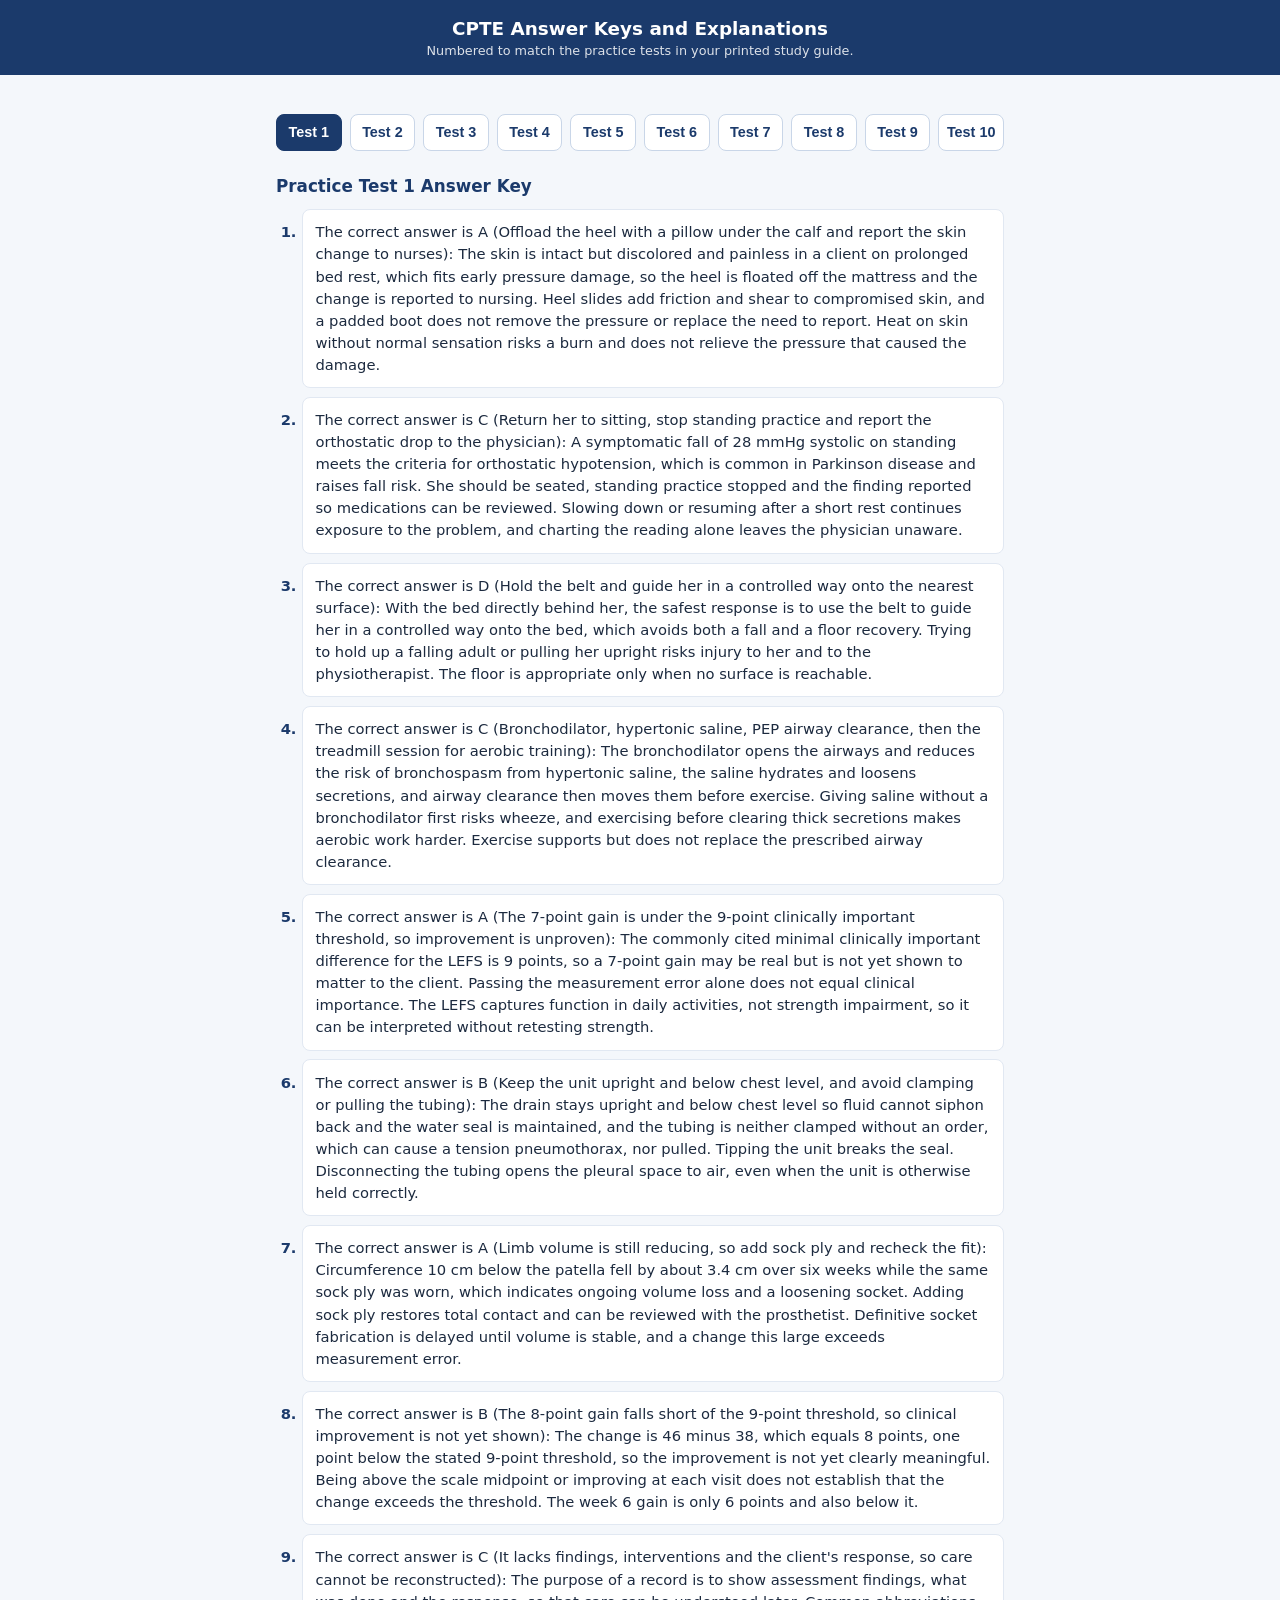
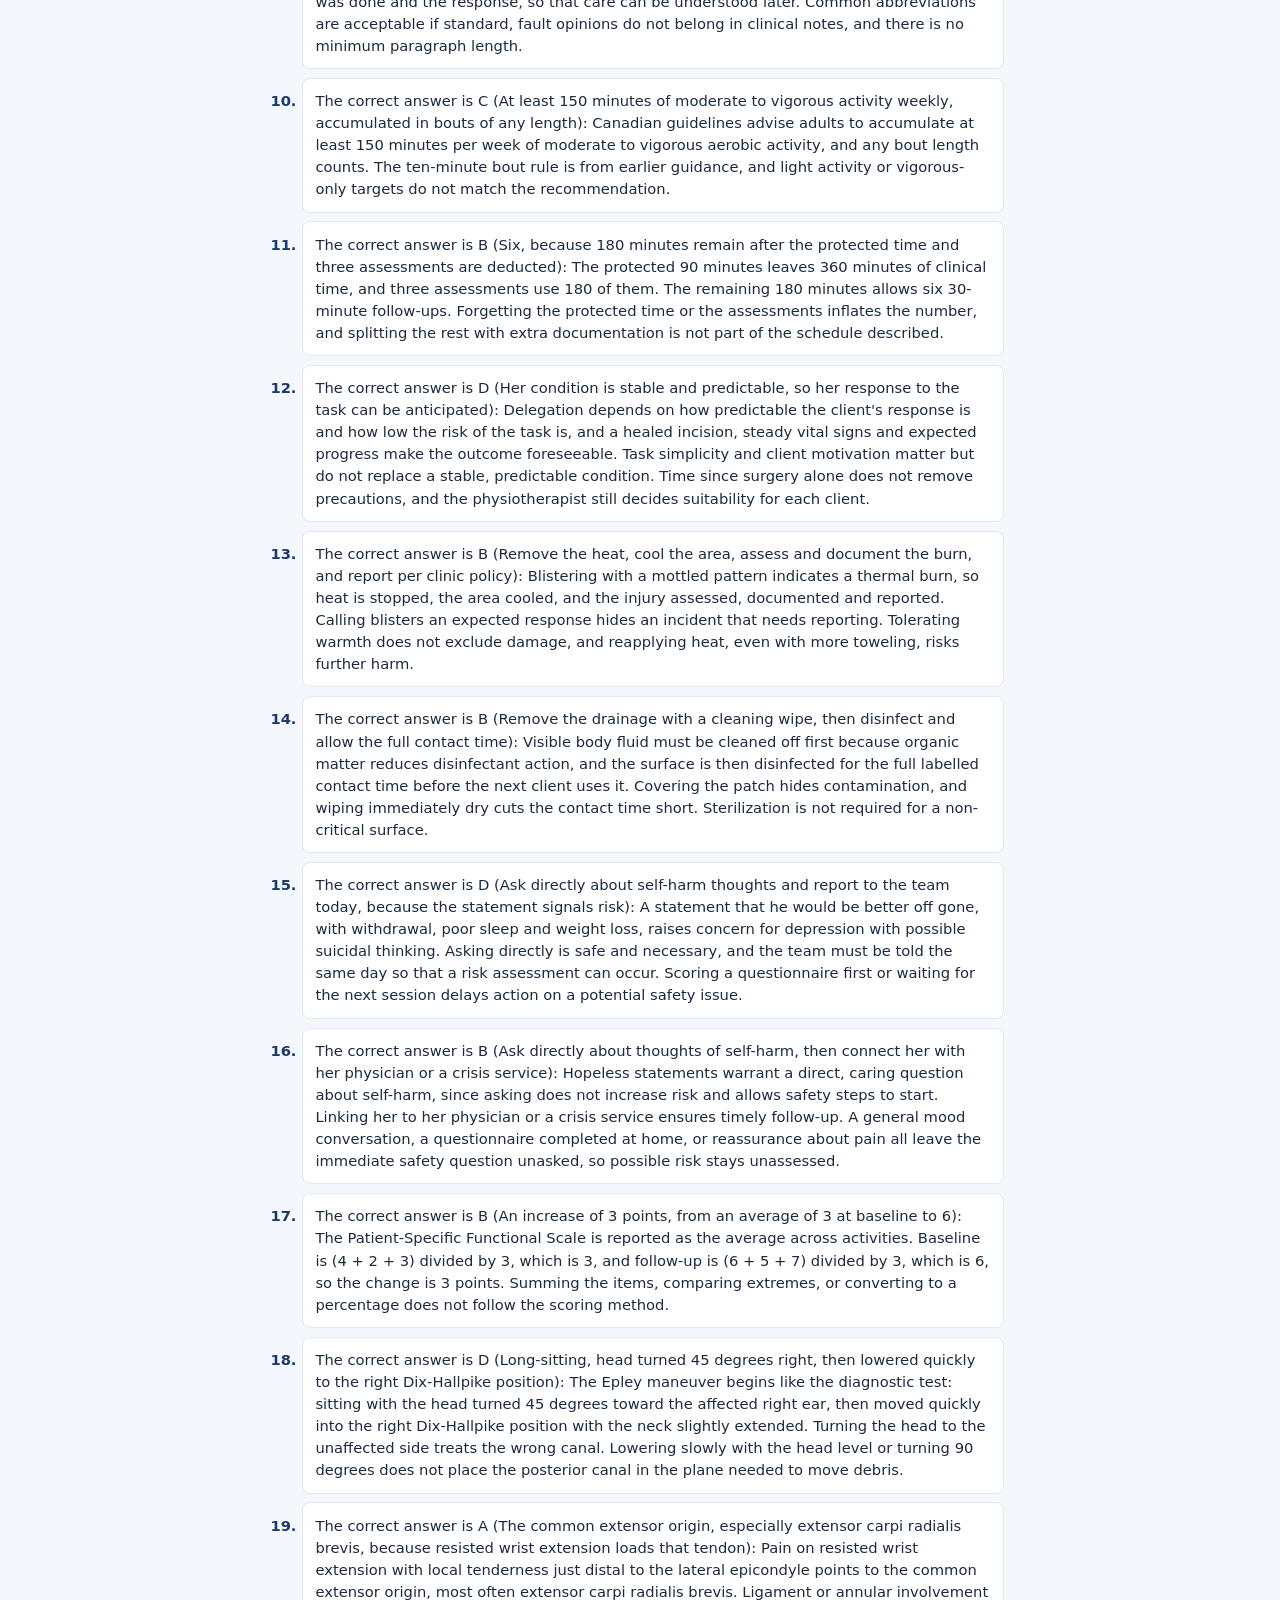
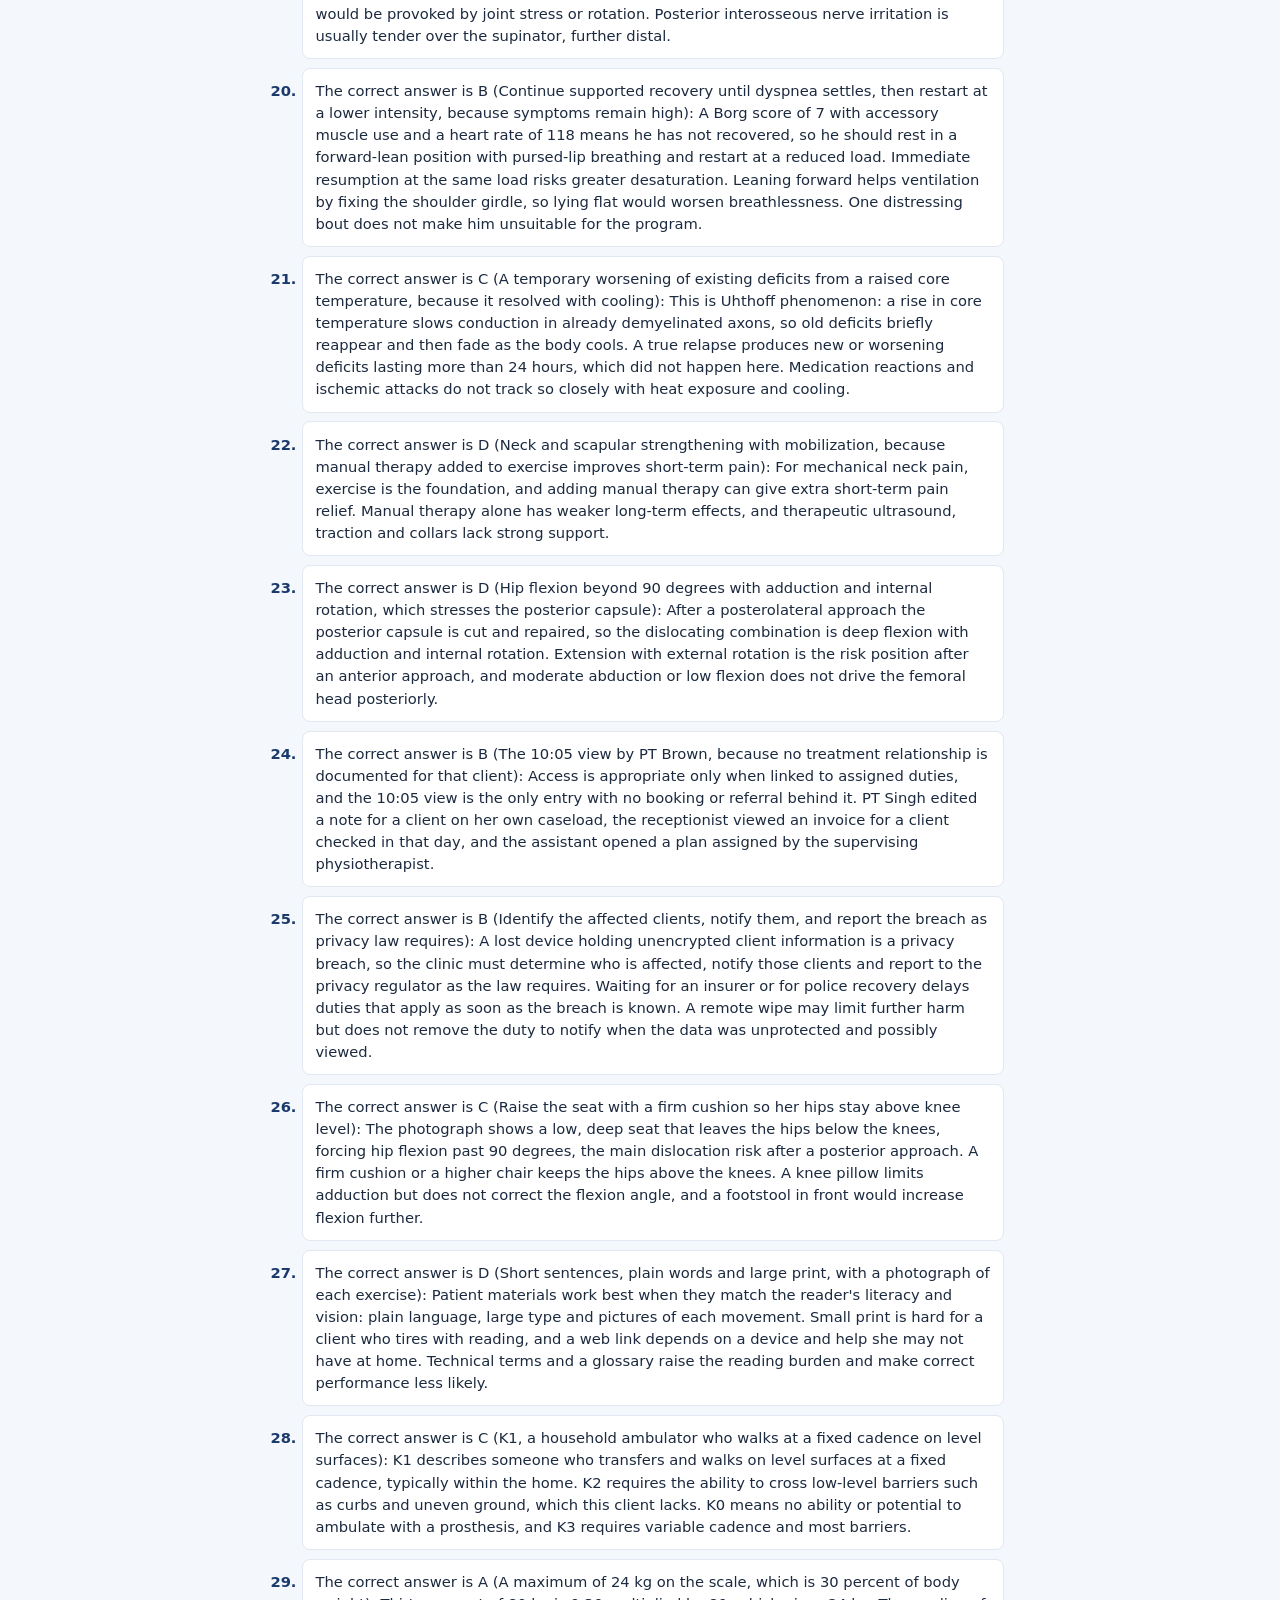
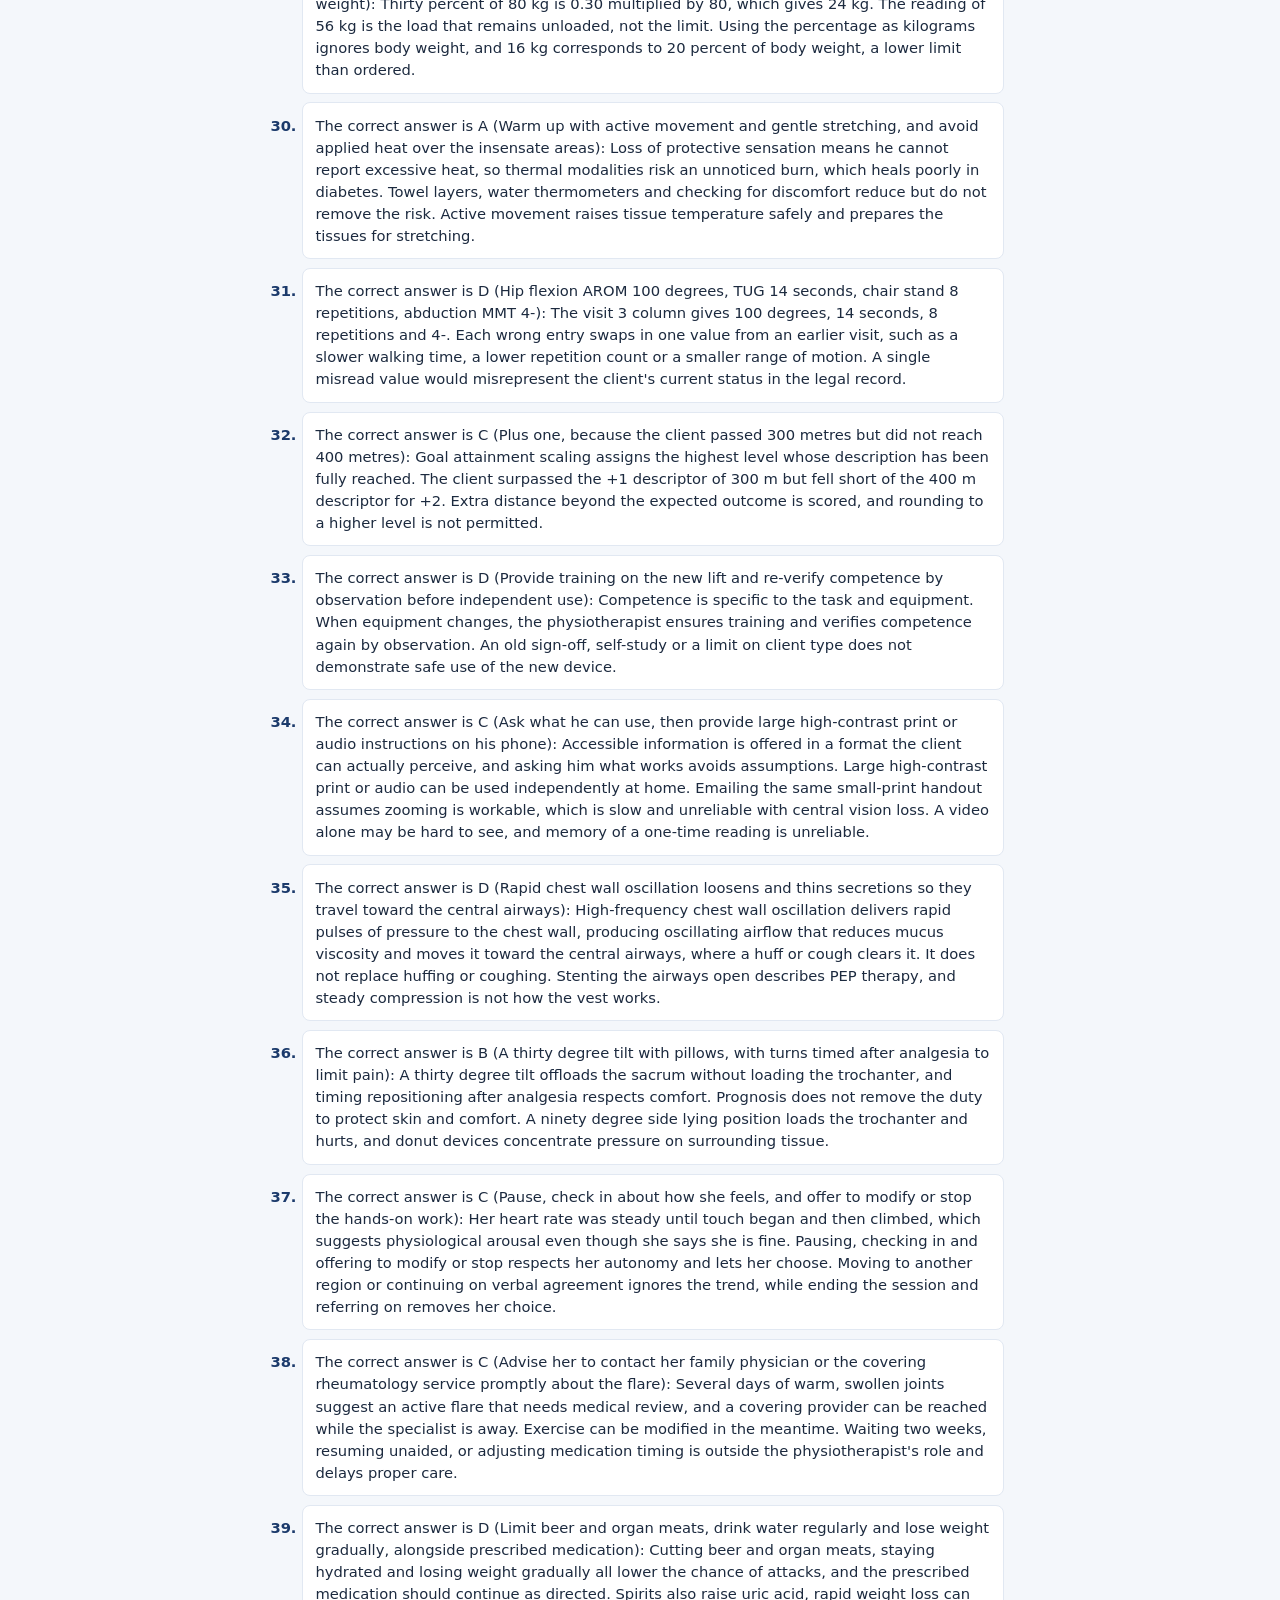
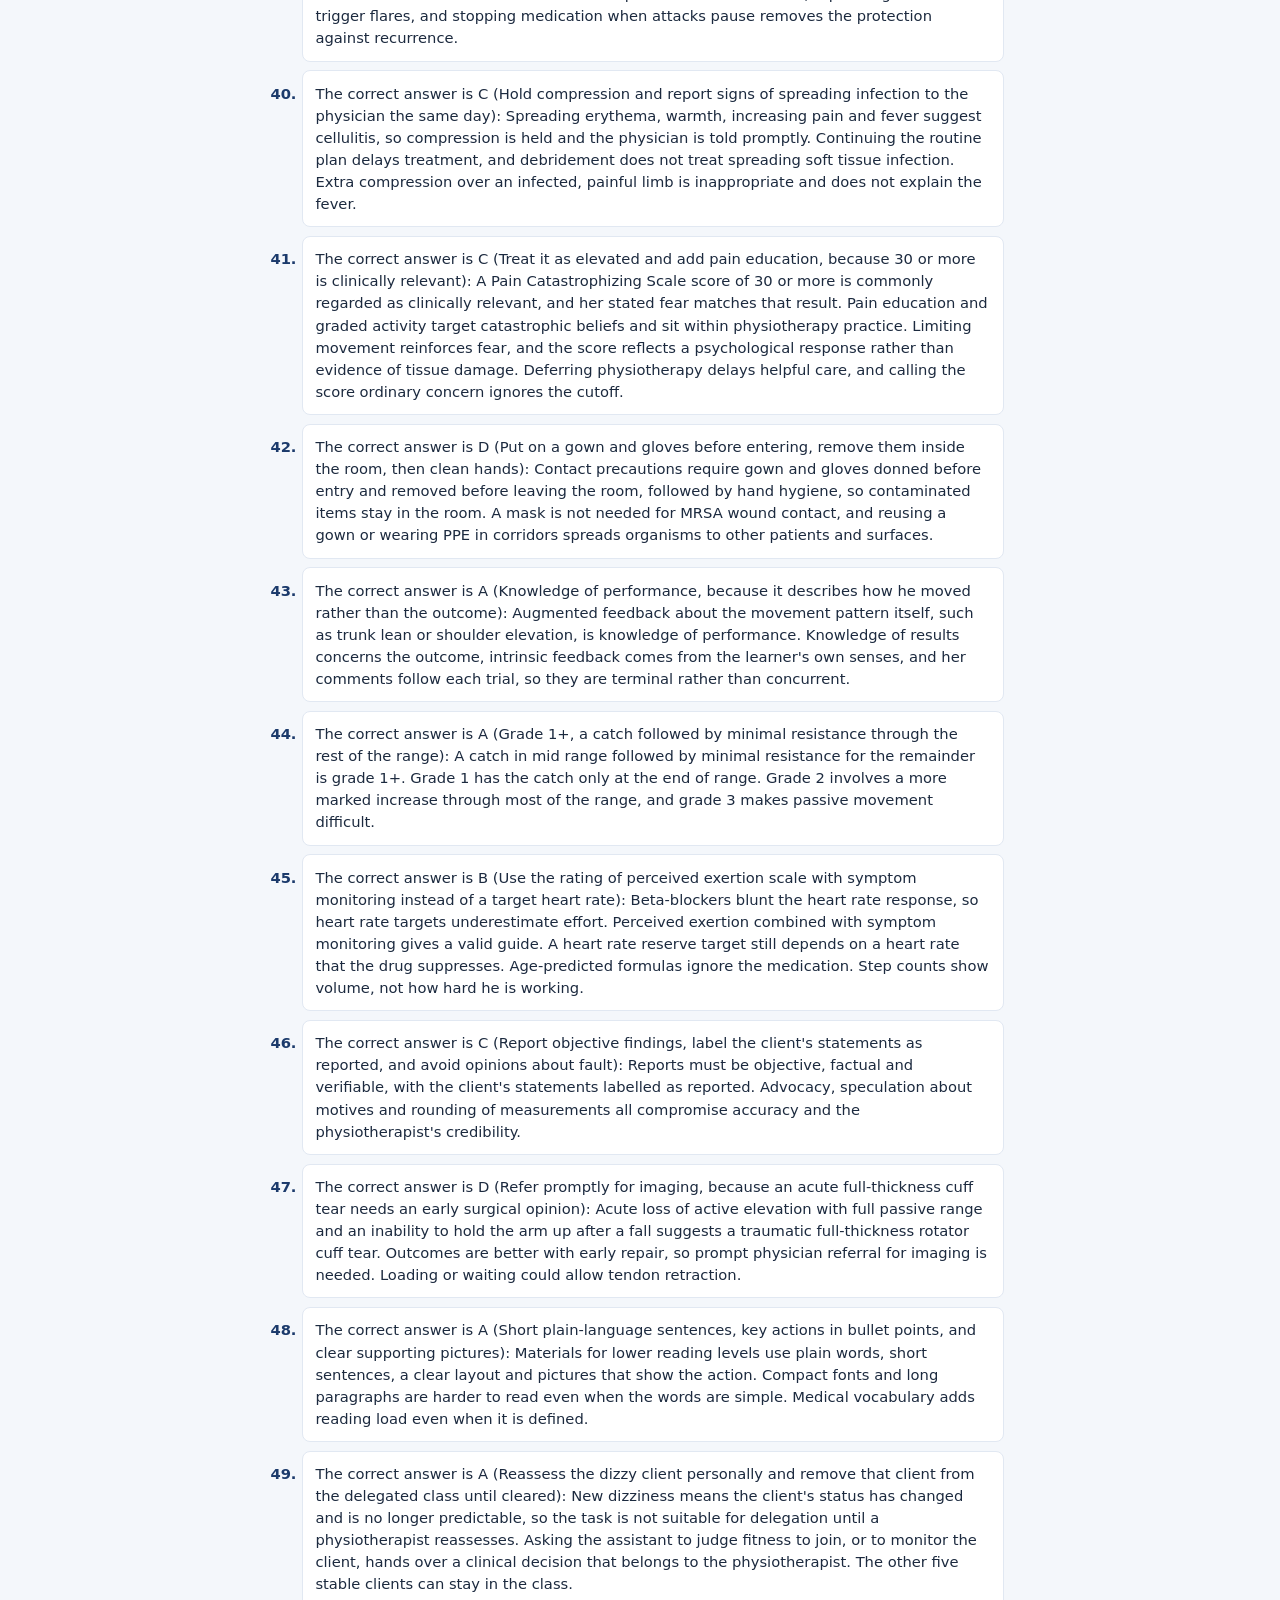
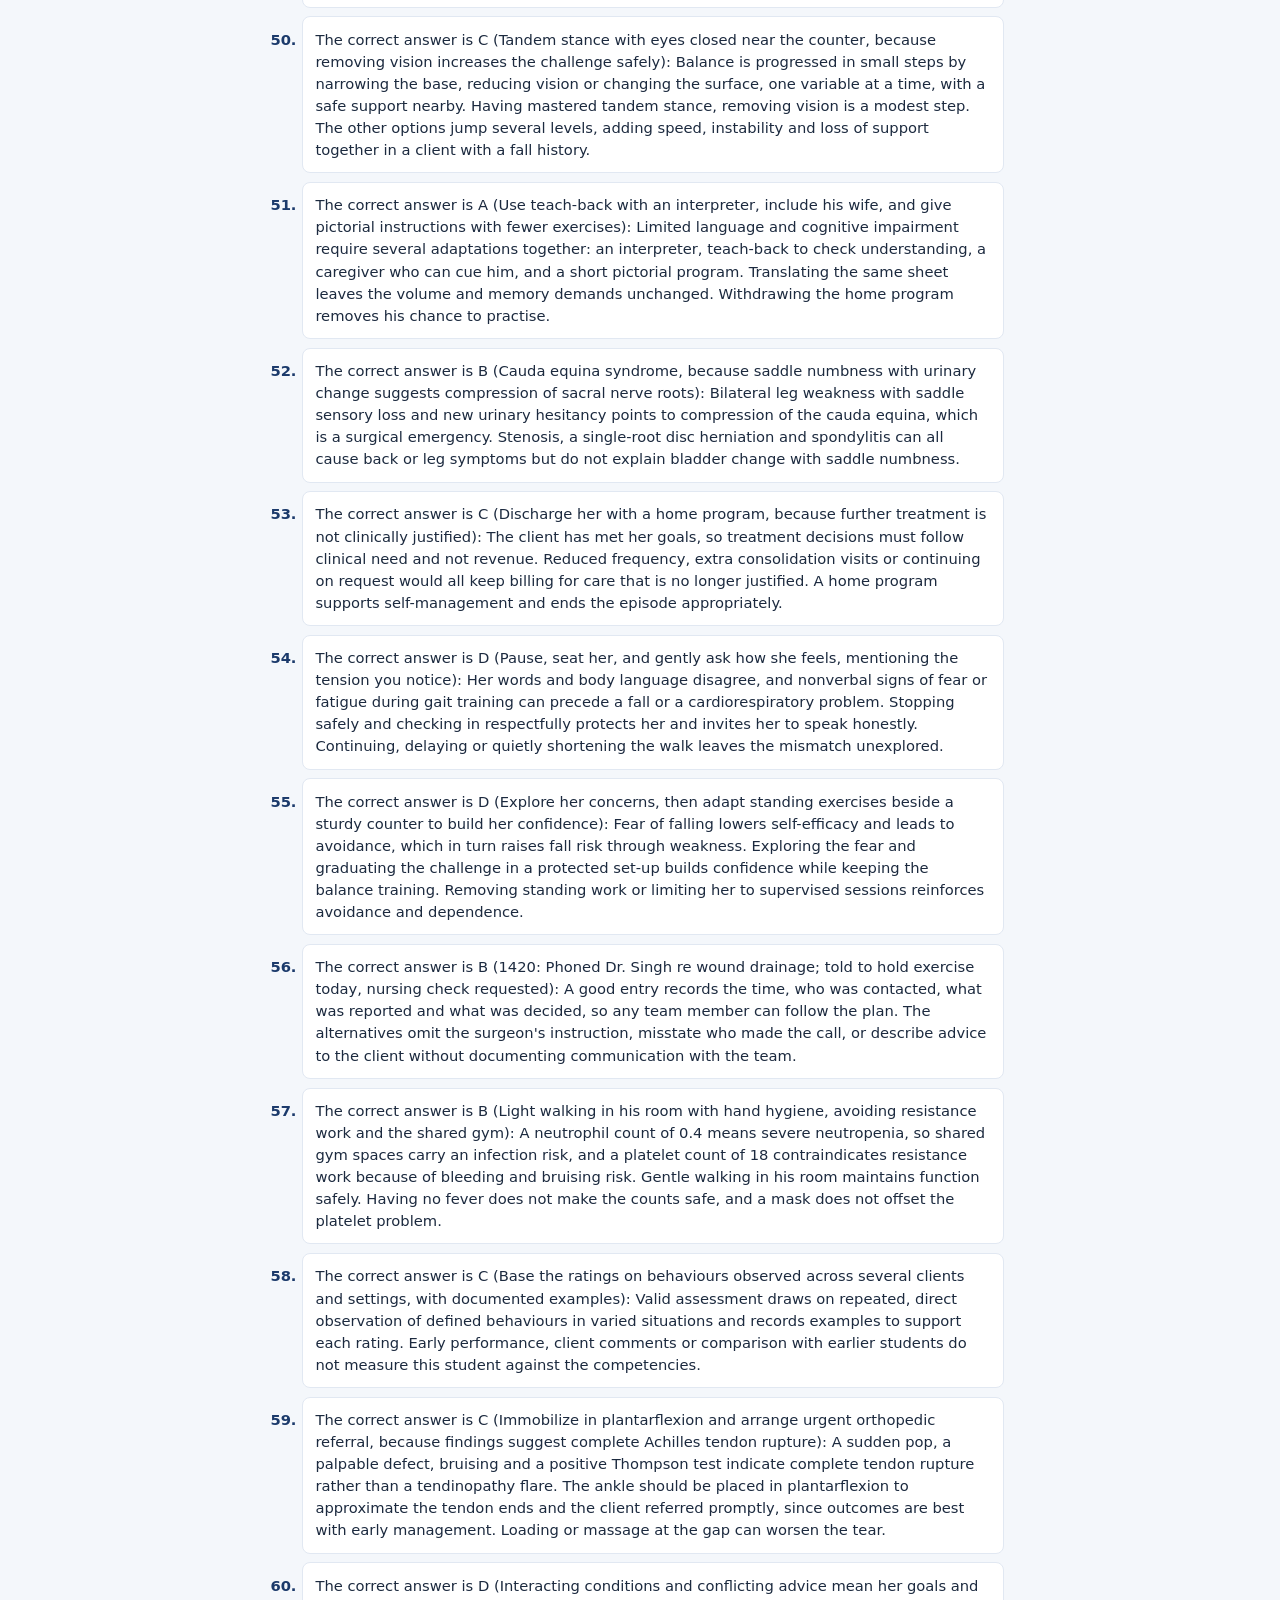
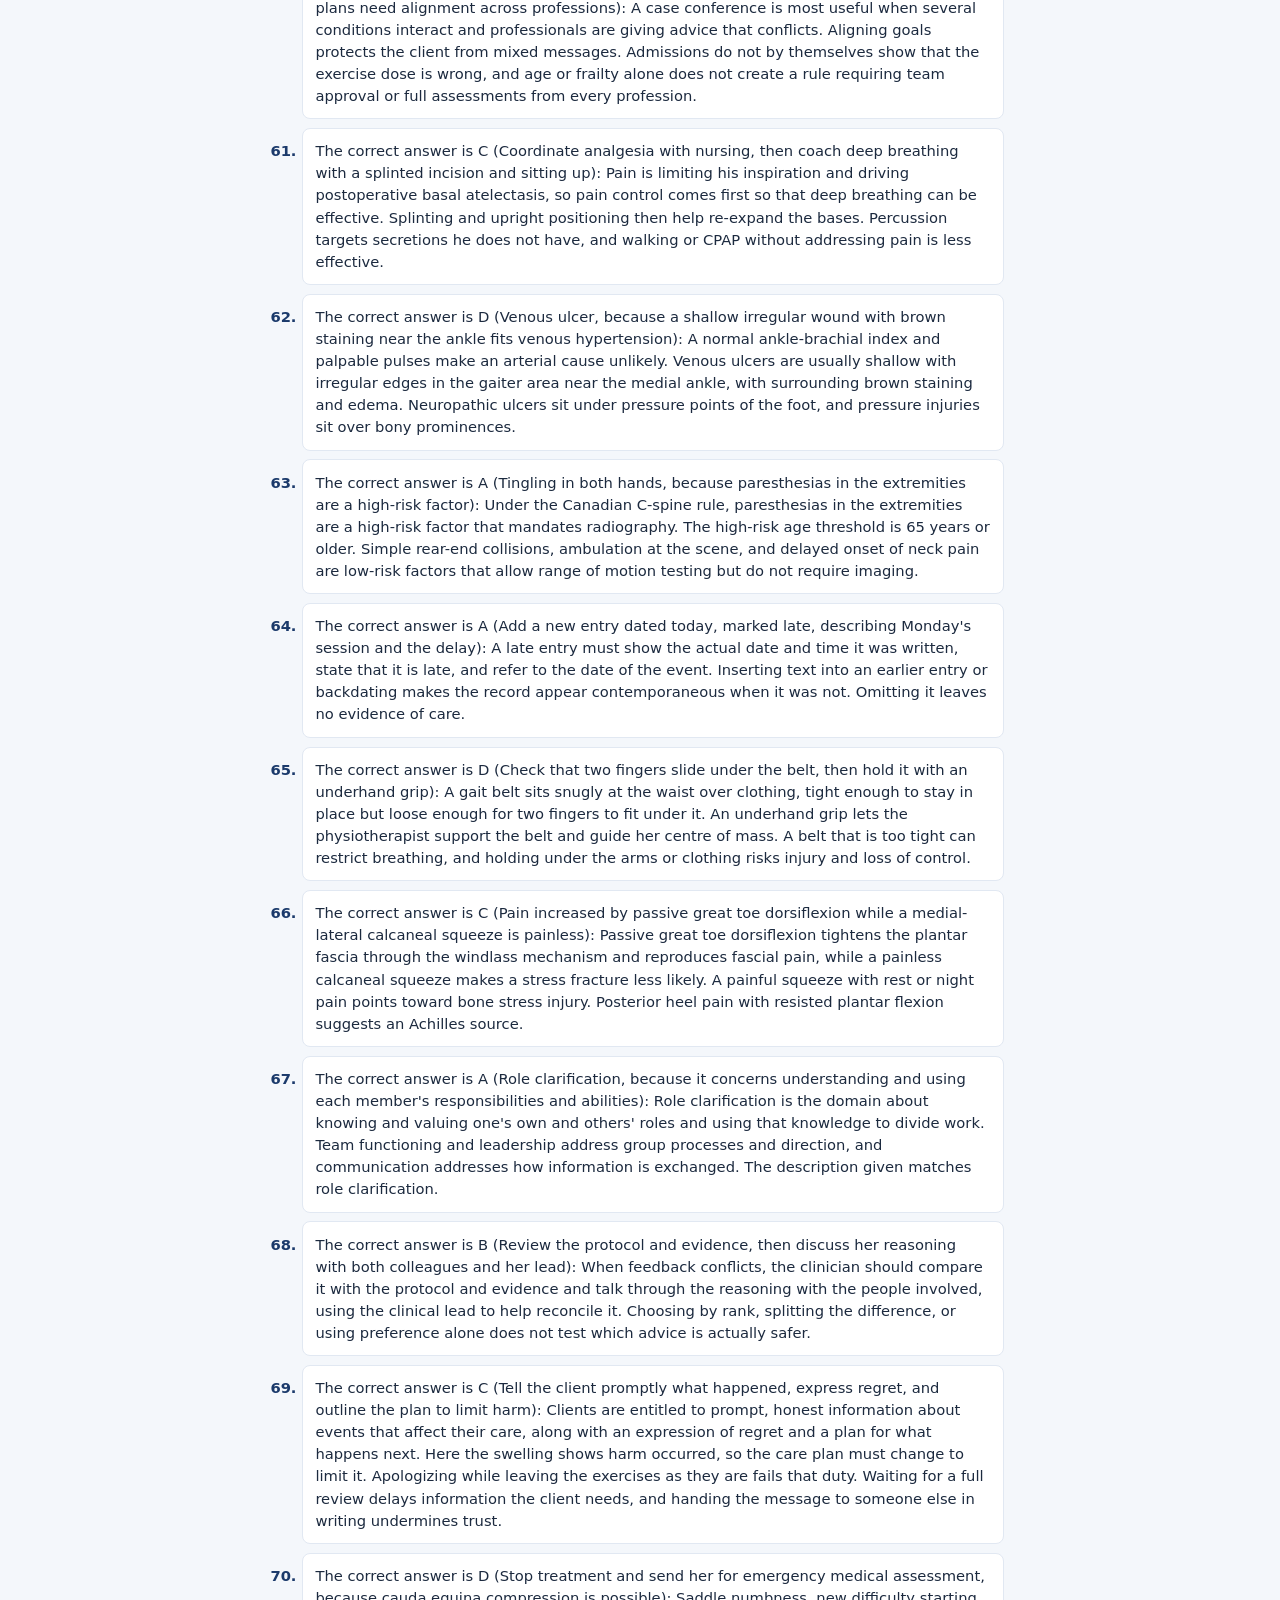
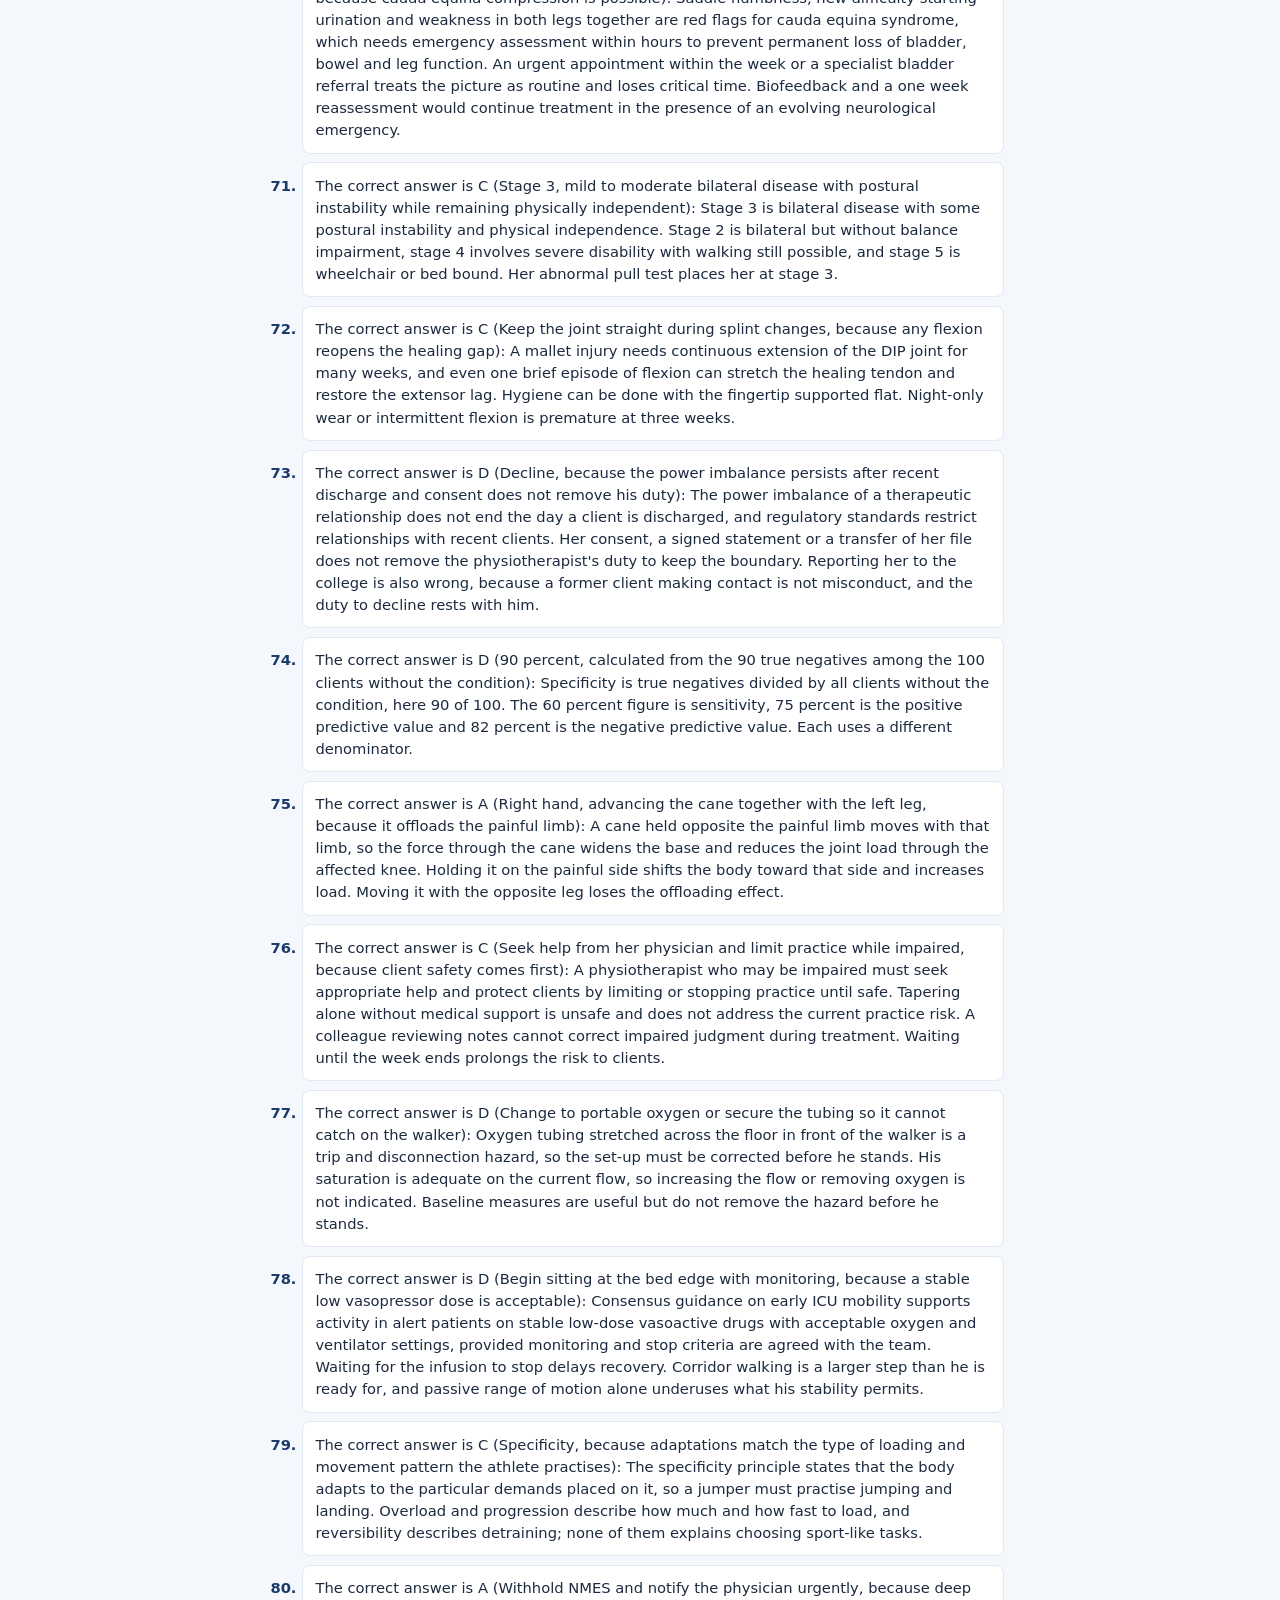
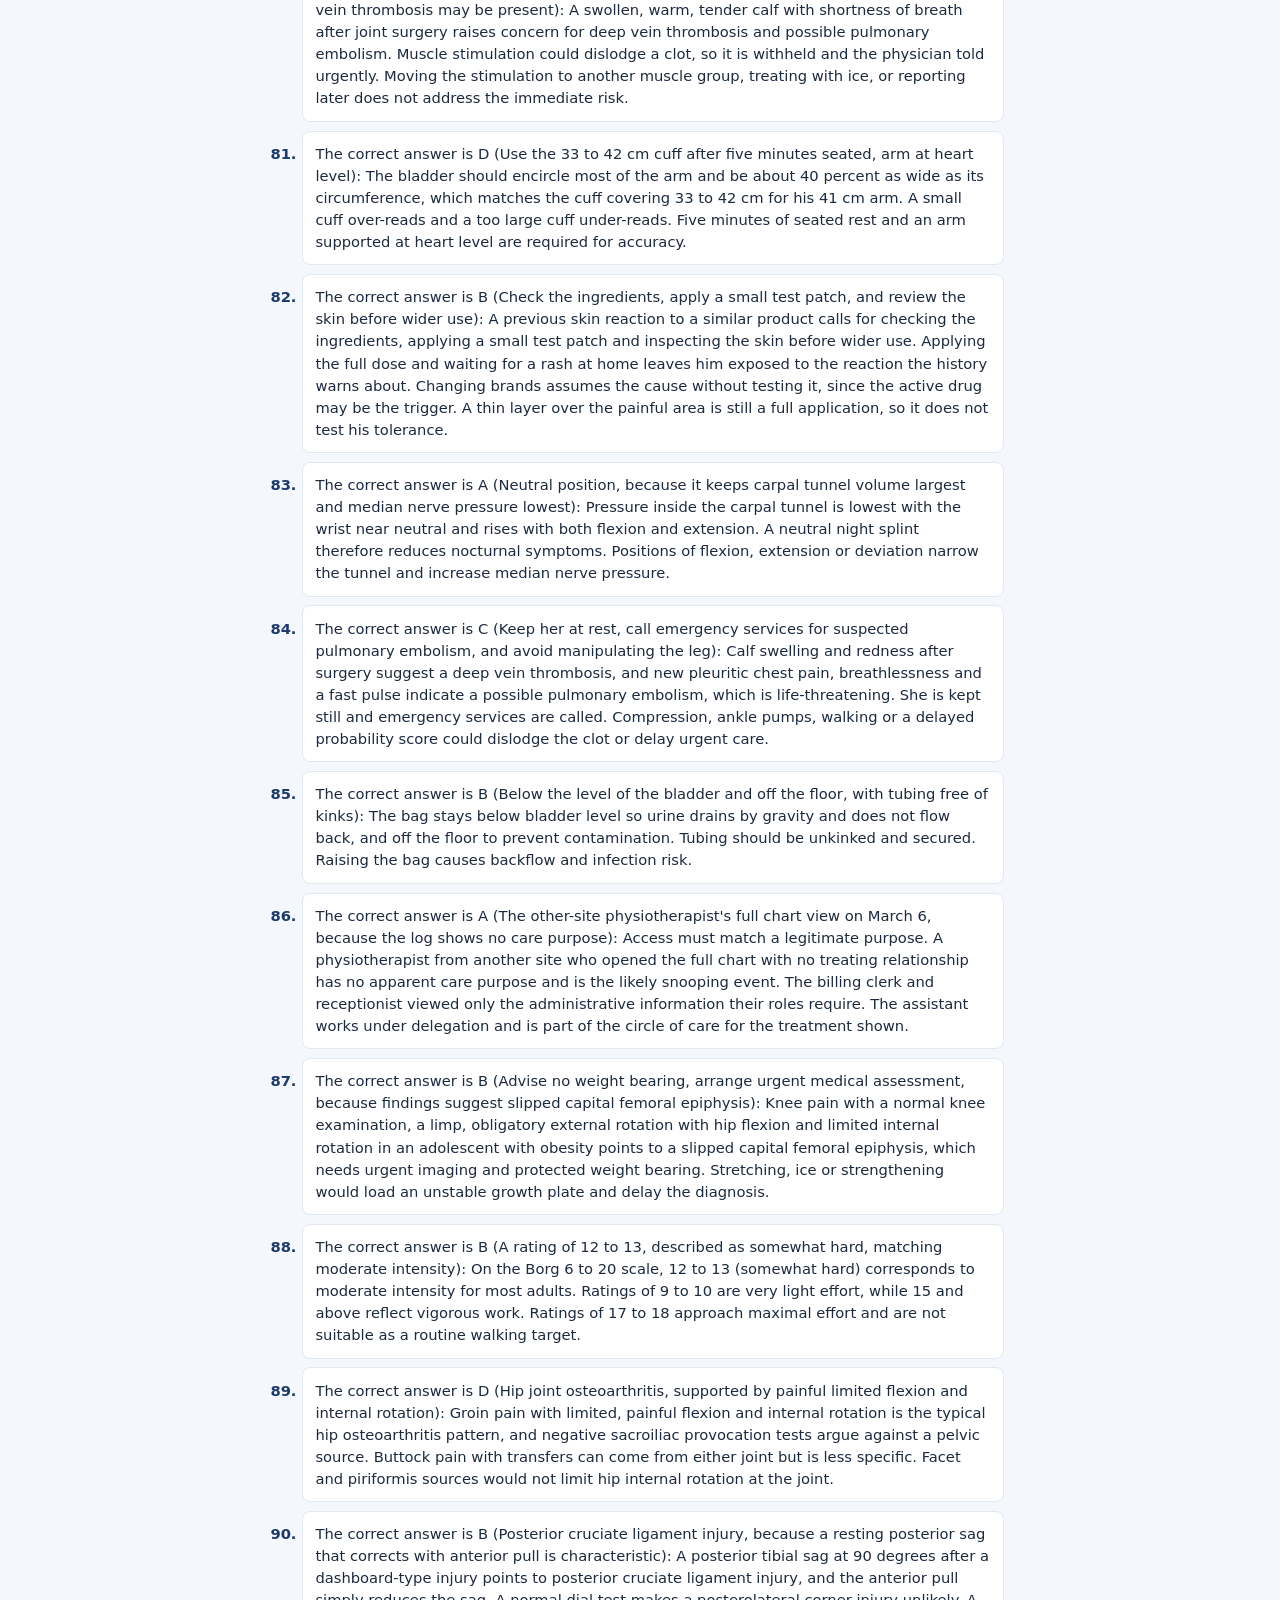
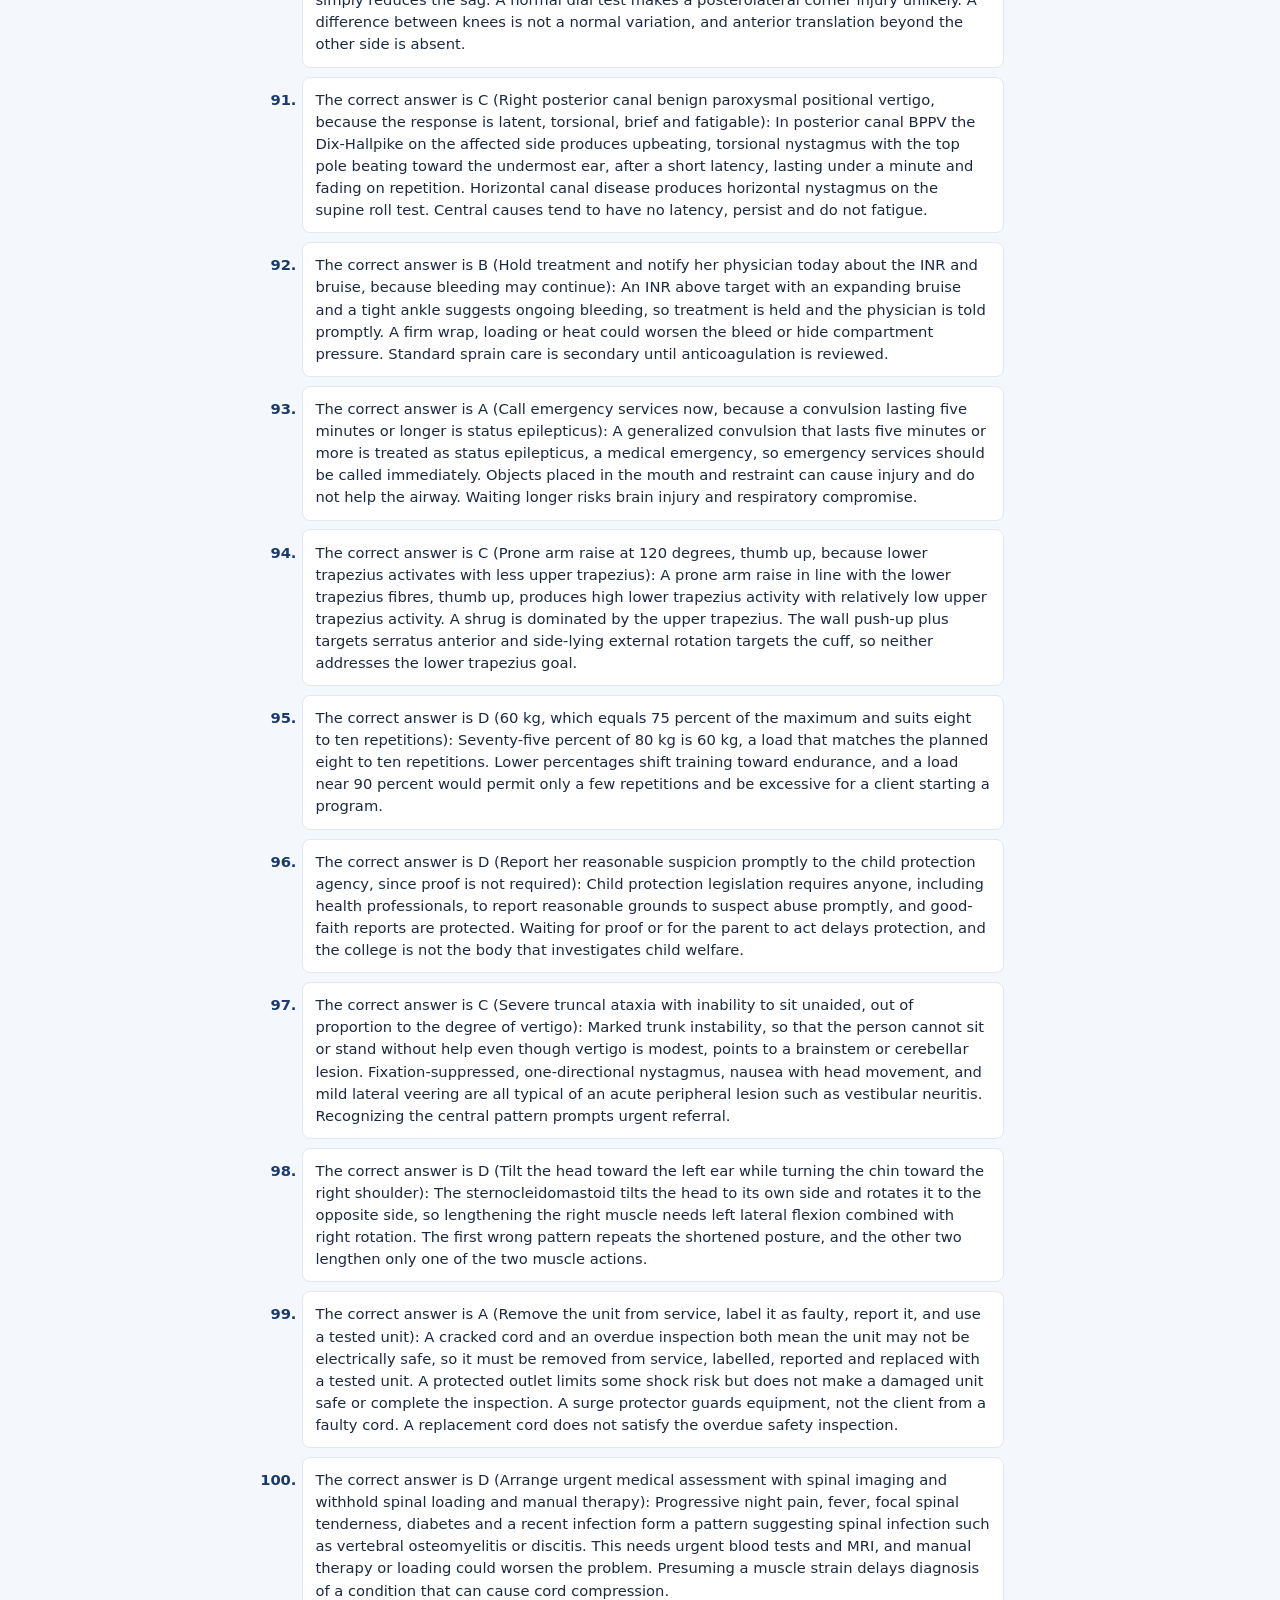
==== commit 1f502366: "Deploy CPTE2 exam" ====
--- a/answers.html
+++ b/answers.html
@@ -54,1084 +54,1084 @@
   <section class="test" id="test1">
     <h2>Practice Test 1 Answer Key</h2>
     <ol>
-      <li value="1">The correct answer is D (Develop a learning plan that targets the identified gap and record her completed activities): Self-assessment exists so a clinician can find a gap and act on it with a documented plan tied to the caseload. Waiting for the college to assign education hands away her own responsibility. A single general course of her choosing may not address the identified gap. Informal advice from colleagues without a written plan leaves no record of learning or progress.</li>
-      <li value="2">The correct answer is C (Remove the bandage immediately, reassess circulation and sensation, and report the findings to the physician): Severe pain, tingling, coolness, dusky colour and slow refill indicate compromised circulation, so the bandage must come off right away and the physician be informed. Loosening part of it or elevating the leg leaves the constriction in place. Tingling after compression is a warning sign, not an expected effect.</li>
-      <li value="3">The correct answer is B (Single hop for distance, about 85 percent, found by dividing 140 cm by 165 cm): For distance tests the index is the involved limb divided by the uninvolved limb, so the single hop gives 140/165, about 85 percent. The triple hop is about 92 percent. For the timed hop slower is worse, so the index is 2.20/2.40, about 92 percent, which is also higher. Dividing the uninvolved distance by the involved distance inverts the ratio and produces a value above 100 percent that hides the deficit.</li>
-      <li value="4">The correct answer is C (Advise gentle nasal suction and semi-upright positioning, because chest percussion does not improve outcomes in bronchiolitis): Bronchiolitis in otherwise healthy infants is managed with supportive care, and chest percussion and vibration have not been shown to help and can cause distress. Clearing the nose improves feeding and breathing. Head-down tilt can worsen reflux and breathing effort, and active breathing techniques need cooperation.</li>
-      <li value="5">The correct answer is D (What would walking more do for you, and how might it fit into your week?): Open questions that invite the client to explore his own reasons for change are the core of motivational interviewing. The why question sounds judgmental and raises defensiveness. The yes or no question and the request for a commitment close the conversation and put the physiotherapist in the expert role.</li>
-      <li value="6">The correct answer is D (Explain that checks apply to every staff member and tailor the training to her experience): Competence checks protect clients and apply to all staff, and returning clinicians need to learn what changed. Adjusting the training to her experience respects her background while keeping the standard. Waiving checks or delaying the whole return is not necessary.</li>
-      <li value="7">The correct answer is A (Lobar consolidation, because dense airless lung transmits sound more readily than normal lung): Consolidated lung is solid and airless, so it carries sound well and gives bronchial breath sounds, increased fremitus and a dull percussion note, which fits four days of cough and fever. Fluid around the lung muffles sound and lowers fremitus. Collapse behind a blocked airway also reduces transmission of breath sounds and fremitus. Bronchospasm produces wheeze with a resonant percussion note.</li>
-      <li value="8">The correct answer is A (A score of 6.0, because he needs unilateral support to walk about 100 metres): On the Expanded Disability Status Scale, a score of 6.0 means intermittent or unilateral constant assistance, such as a cane, is needed to walk about 100 metres with or without rests. Scores of 4.0 and 5.0 describe walking without aid, and 6.5 requires two supports and a much shorter distance. The cane in one hand and the 100 metre limit place him at 6.0.</li>
-      <li value="9">The correct answer is D (Withhold massage and arrange urgent medical assessment for a suspected deep vein thrombosis in the calf): Recent major lower limb surgery with a unilateral swollen, warm, tender calf is a classic presentation of deep vein thrombosis. Any massage or stretching could dislodge a clot, so soft tissue work is contraindicated and she needs prompt medical assessment. Waiting for a recheck delays time-sensitive care.</li>
-      <li value="10">The correct answer is C (Use gentle soft tissue and stretching techniques, avoid deep pressure and teach her to report bruising): Anticoagulants increase the risk of bruising and bleeding into soft tissue even when the INR is therapeutic, so vigorous or deep techniques are avoided. Shorter duration or prior warming does not make firm pressure safe. Gentle techniques treat the tightness, and she is taught to report new or spreading bruising.</li>
-      <li value="11">The correct answer is B (Spontaneous pneumothorax, because air in the pleural space gives hyperresonance and absent breath sounds): Air in the pleural space makes the chest hyperresonant and silences breath sounds, and tall young men are prone to primary spontaneous pneumothorax. A midline trachea and the absence of shock or severe distress argue against a tension pneumothorax. A giant bulla would be expected in a person with long-standing lung disease rather than a sudden onset in a healthy teenager. Severe asthma silences both sides of the chest, not one.</li>
-      <li value="12">The correct answer is A (Scores show a good response to loading, so add energy-storage loading and continue graded running): Rising VISA-A scores, falling morning pain and increasing heel raise capacity show good load tolerance, so loading should progress toward energy-storage work and graded running. Tendinopathy pain up to about 5 out of 10 is acceptable if it settles by the next morning, so waiting for zero pain is unnecessary. Reducing loading in favour of passive care ignores the evidence that loading drives recovery. Jumping to full-speed plyometrics skips the graded progression the tendon still needs.</li>
-      <li value="13">The correct answer is C (36 percent: arm 9, front trunk 18 and the front of one leg 9): In an adult each arm is 9 percent, the front of the trunk is 18 percent and each whole leg is 18 percent, so the front of one leg is 9 percent. Adding 9, 18 and 9 gives 36 percent. Counting the whole leg or the back of the trunk overstates the area.</li>
-      <li value="14">The correct answer is A (Shortly after each infusion, when circulating factor levels are at their highest point): Factor levels peak soon after an infusion and then fall, so training is timed for the hours after a dose when protection is greatest. Sessions just before the next infusion occur when levels are at their lowest. Spacing sessions between doses or training once weekly does not match the period of best protection.</li>
-      <li value="15">The correct answer is D (Specific, measurable objectives, with agreed dates for review and feedback during the placement): A useful learning plan states specific, measurable objectives shaped by the student&#x27;s experience and the placement, and schedules review points so progress can be checked and adjusted. Grading criteria with delayed feedback give no chance to adjust during the placement. Broad goals with no scheduled review cannot be measured. Outcomes copied from the university ignore what was learned in the initial discussion.</li>
-      <li value="16">The correct answer is B (A thirty degree tilt with pillows, with turns timed after analgesia to limit pain): A thirty degree tilt offloads the sacrum without loading the trochanter, and timing repositioning after analgesia respects comfort. Prognosis does not remove the duty to protect skin and comfort. A ninety degree side lying position loads the trochanter and hurts, and donut devices concentrate pressure on surrounding tissue.</li>
-      <li value="17">The correct answer is C (Infrapatellar fat pad, because passive hyperextension pinches it and swelling sits beside the tendon): Fat pad impingement causes pain below the patella with hyperextension, puffiness on either side of the tendon and pain relief from avoiding terminal extension, with painless resisted extension. Tendinopathy would hurt with loaded extension, a prepatellar bursa swells over the patella itself, and a plica produces medial snapping with flexion.</li>
-      <li value="18">The correct answer is D (Pause treatment and contact his physician promptly for investigation, because the pattern may indicate metastatic disease): Night pain unaffected by movement, unexplained weight loss and a cancer history are red flags for spinal metastasis. Treating on a trial basis or waiting delays diagnosis and could cause harm. Communication with the physician should come before further mechanical treatment.</li>
-      <li value="19">The correct answer is D (Stop and seat him with pursed-lip breathing, then report the exertional desaturation for oxygen assessment): His saturation fell below the commonly used exertional threshold of 88 percent, so the walk should stop, he should sit and use breathing control, and the exertional desaturation should be reported for oxygen assessment. Slowing down and continuing keeps him walking while desaturated. Feeling tolerable does not make a falling saturation safe. Starting oxygen without an assessment or order goes beyond the physiotherapist&#x27;s role.</li>
-      <li value="20">The correct answer is C (Ankle-brachial index measurement taken after resting supine for ten minutes): Cramping that settles within minutes of standing, faint pulses and cool feet suggest intermittent claudication from arterial insufficiency, and the ankle-brachial index quantifies limb perfusion. A test for venous thrombosis addresses a different vascular problem. An incline treadmill test is used for neurogenic claudication, which usually changes with trunk position, and this pain does not. The slump test targets neural tissue rather than blood supply.</li>
-      <li value="21">The correct answer is A (Remove the unit from service, label it as faulty, report it, and use a tested unit): A cracked cord and an overdue inspection both mean the unit may not be electrically safe, so it must be removed from service, labelled, reported and replaced with a tested unit. A protected outlet limits some shock risk but does not make a damaged unit safe or complete the inspection. A surge protector guards equipment, not the client from a faulty cord. A replacement cord does not satisfy the overdue safety inspection.</li>
-      <li value="22">The correct answer is B (Review the protocol and evidence, then discuss her reasoning with both colleagues and her lead): When feedback conflicts, the clinician should compare it with the protocol and evidence and talk through the reasoning with the people involved, using the clinical lead to help reconcile it. Choosing by rank, splitting the difference, or using preference alone does not test which advice is actually safer.</li>
-      <li value="23">The correct answer is C (Report the new deficits to her physician promptly, because symptoms past 24 hours suggest relapse): New neurological deficits lasting longer than 24 hours without fever, infection or heat exposure suggest a relapse, which needs timely medical assessment because treatment decisions depend on early recognition. Cooling helps only for temperature-related pseudo-exacerbations, which settle within hours, and none of the usual triggers are present. Waiting two weeks or progressing training would delay care and could worsen function.</li>
-      <li value="24">The correct answer is A (It is routine and well defined, with predictable outcomes and little need for clinical judgement): Routine, clearly defined tasks with predictable outcomes need little clinical judgement and are better suited to delegation. Past experience by the assistant supports competence but does not change how complex the task is. A stable client lowers risk yet the task may still require interpretation. Short duration does not remove the need to confirm competence.</li>
-      <li value="25">The correct answer is B (It creates a conflict of interest that may bias recommendations, so decline or disclose it): A gift from a supplier creates an actual or apparent conflict of interest that can undermine trust that recommendations serve the client, so it should be declined or disclosed. A small value does not remove the appearance of influence. Choosing the brace on merit earlier does not prevent the gift from biasing future recommendations. The concern is about the relationship, not how the brace performs.</li>
-      <li value="26">The correct answer is D (Use a wide base, bend the knees, and keep the client close to your trunk): A wide base, bent knees and keeping the client close keep the line of force near the spine and use the large leg muscles. Pulling on the client&#x27;s arms shifts the load to the shoulders and away from the legs. Twisting the trunk during a lift raises spinal shear. A narrow stance reduces stability even when the knees are bent and the client is close.</li>
-      <li value="27">The correct answer is D (Ten to fifteen minutes before exercise, followed by a gradual warm-up before the hard efforts): A short-acting bronchodilator used 10 to 15 minutes before exercise, with a gradual warm-up, reduces exercise-induced bronchoconstriction. Taking it after exercise is rescue use, not prevention. Waiting for symptoms to start delays treatment, and a dose two hours earlier will have lost much of its protective effect.</li>
-      <li value="28">The correct answer is A (Warm up with active movement and gentle stretching, and avoid applied heat over the insensate areas): Loss of protective sensation means he cannot report excessive heat, so thermal modalities risk an unnoticed burn, which heals poorly in diabetes. Towel layers, water thermometers and checking for discomfort reduce but do not remove the risk. Active movement raises tissue temperature safely and prepares the tissues for stretching.</li>
-      <li value="29">The correct answer is D (A capsular pattern, because the proportional loss of motion reflects a joint-wide capsule restriction): At the glenohumeral joint the capsular pattern is greatest loss of external rotation, then abduction, then internal rotation, and it points to a joint-wide capsular problem such as adhesive capsulitis, which is more common in people with diabetes. A non-capsular pattern would limit only certain directions, and a rotator cuff problem mainly reduces active rather than passive range.</li>
-      <li value="30">The correct answer is B (Reflecting on one&#x27;s own biases and learning from clients about their needs and values): Cultural humility is an ongoing practice of self-reflection and learning from the person in front of you. Memorized facts risk stereotyping, identical treatment ignores real differences in need, and community approval of individual care decisions is not what the concept means and could breach client confidentiality.</li>
-      <li value="31">The correct answer is C (Reassess the resident personally and revise the plan, because new worsening pain needs professional judgment): A change in condition such as rising pain needs reassessment by the physiotherapist, who remains accountable for the plan. Simply reducing the distance or masking pain with analgesics could hide a new problem. Continuing unchanged ignores the symptom the assistant correctly reported.</li>
-      <li value="32">The correct answer is A (BMI 38.8, obesity class II, which covers values from 35.0 to 39.9): BMI is weight divided by height in metres squared: 112 divided by 2.89 gives 38.8. Class II covers 35.0 to 39.9, and class III starts at 40. The value of 65.9 results from forgetting to square the height.</li>
-      <li value="33">The correct answer is C (Call emergency services, keep him seated and still, and help with his prescribed nitroglycerin if available): Chest pressure spreading to the arm with sweating that does not ease with rest suggests a myocardial infarction and needs emergency care while he stays seated and still. Monitoring for ten minutes wastes time that heart muscle cannot spare. Checking glucose is reasonable in a client with diabetes, but pallor and arm radiation point to a cardiac event and must not delay the call. Walking him increases cardiac demand.</li>
-      <li value="34">The correct answer is A (Withhold the pump and arrange urgent medical assessment for a suspected deep vein thrombosis): Unilateral calf swelling, warmth and pain after surgery with immobility suggests a deep vein thrombosis, and pumps, massage or compression could dislodge a clot. Same-day medical assessment is needed. Waiting 48 hours delays diagnosis.</li>
-      <li value="35">The correct answer is B (Decline to share, and offer to ask the client about consenting to a limited functional summary): The client&#x27;s consent covers only the board, so the employer has no entitlement, and even attendance or a claim number is personal health information. The physiotherapist can respect his wishes while offering a practical route: seeking his permission to provide a limited summary of functional abilities.</li>
-      <li value="36">The correct answer is B (Eight to twelve slow contractions held up to ten seconds, three times daily for three months): Strength training of the pelvic floor uses repeated slow, near-maximal contractions with holds building toward ten seconds, several times daily, for at least three months. Short courses and fast contractions alone do not build strength, very long holds exceed what a weak muscle can sustain, and exercising only during leakage gives too little dose.</li>
-      <li value="37">The correct answer is C (Hip osteoarthritis, because age, groin pain, restricted internal rotation and limited flexion fit together): Age over 50, groin pain, internal rotation under 15 degrees and reduced flexion form a recognized cluster for hip osteoarthritis. Impingement is more likely in younger active adults. Lumbar referral is unlikely when spinal movements do not provoke symptoms, and trochanteric pain would be lateral and tender on palpation.</li>
-      <li value="38">The correct answer is C (Pause prosthesis use until the blister heals, and ask the prosthetist to assess socket fit): Redness that faded within about 15 minutes on days 1 to 3 was acceptable, but day 4 shows prolonged redness and a blister over the distal tibia, so the skin has broken down. Wearing over an open area worsens damage, so use is paused until healing, and the socket fit should be checked. Cushioning or dressing alone while continuing to wear the prosthesis keeps loading the injured skin.</li>
-      <li value="39">The correct answer is D (Begin sitting at the bed edge with monitoring, because a stable low vasopressor dose is acceptable): Consensus guidance on early ICU mobility supports activity in alert patients on stable low-dose vasoactive drugs with acceptable oxygen and ventilator settings, provided monitoring and stop criteria are agreed with the team. Waiting for the infusion to stop delays recovery. Corridor walking is a larger step than he is ready for, and passive range of motion alone underuses what his stability permits.</li>
-      <li value="40">The correct answer is C (Flex the hip to 90 degrees, then slowly extend the knee, noting resistance or pain): In Kernig&#x27;s test the hip is flexed to 90 degrees and the knee is slowly extended, and resistance or pain in the hamstrings and back suggests meningeal irritation. Passive neck flexion with involuntary hip and knee flexion describes Brudzinski&#x27;s sign, while the straight leg raise and slump tests screen for neural tension in lumbar radiculopathy. Movements are gentle and stopped if pain is marked.</li>
-      <li value="41">The correct answer is C (The supervising physiotherapist remains accountable for the delegated care and the outcomes): Delegating a task does not transfer the physiotherapist&#x27;s professional accountability. The physiotherapist must monitor, reassess and adjust. The assistant is responsible for performing the task as taught, but accountability for the plan and the decision to delegate stays with the physiotherapist.</li>
-      <li value="42">The correct answer is B (Superficial medial collateral ligament, because laxity at 30 degrees with stable extension suggests isolated injury): A blow to the outside of the knee loads the medial side in valgus, and laxity at 30 degrees with a stable knee in extension indicates isolated superficial medial collateral ligament injury. Laxity in extension would suggest the posterior capsule or a cruciate ligament is also involved. The lateral ligament is stressed by varus force.</li>
-      <li value="43">The correct answer is D (Neural tension contributes, because changing a distant joint position altered symptoms at the thigh): Structural differentiation changes tension on the nervous system at a site away from the symptoms. A pain change after releasing neck flexion cannot be explained by local hamstring length, so neural tissue is contributing. The unchanged response to ankle release does not exclude neural involvement.</li>
-      <li value="44">The correct answer is B (Calmly describe the findings, explain why medical assessment is advised, and invite questions): A calm, honest explanation of what was noticed and why it needs medical attention respects his autonomy and helps him act. Downplaying the reason may delay care, and listing serious diagnoses speculates beyond physiotherapy scope and can cause alarm. Sending a referral without discussion removes him from the decision.</li>
-      <li value="45">The correct answer is B (Reduced FVC and total lung capacity with an FEV1/FVC ratio that is normal or increased): Restrictive disease such as pulmonary fibrosis stiffens the lungs, so volumes including FVC and total lung capacity fall, while airflow relative to volume is preserved and the ratio stays normal or high. Reduced ratios with hyperinflation and bronchodilator reversibility describe obstructive disease.</li>
-      <li value="46">The correct answer is C (Arrange same-day medical assessment, because a fever with a hot joint could indicate septic arthritis): A hot swollen joint with fever, chills and intolerance of any passive movement may be septic arthritis, which can destroy a joint within days and needs urgent aspiration and antibiotics. Gout can coexist, but the systemic features mean infection must be excluded first. Waiting, icing or mobilizing would delay care or harm an infected joint.</li>
-      <li value="47">The correct answer is D (Direct the assistant to pause the task and assess the resident in person soon): A marked change in rigidity and freezing means the client&#x27;s condition is no longer stable, so the delegated task should stop until the physiotherapist assesses in person. Waiting for a weekly meeting or letting the assistant modify technique leaves a clinical judgement with someone not accountable for it. Freezing is common, but a sudden worsening still needs assessment.</li>
-      <li value="48">The correct answer is C (Tandem stance with eyes closed near the counter, because removing vision increases the challenge safely): Balance is progressed in small steps by narrowing the base, reducing vision or changing the surface, one variable at a time, with a safe support nearby. Having mastered tandem stance, removing vision is a modest step. The other options jump several levels, adding speed, instability and loss of support together in a client with a fall history.</li>
-      <li value="49">The correct answer is B (Refer to a foot care provider for callus management and offloading footwear, and reinforce daily inspection): A thick callus over a pressure point in a foot with poor sensation and poor circulation is a pre-ulcer sign that needs professional care and offloading. Moisturizing and waiting does not relieve the pressure. Store-bought insoles may not offload the site and rely on a client who cannot feel early damage. Soaking and filing can cause burns, wounds or infection in an insensate, ischemic foot.</li>
-      <li value="50">The correct answer is D (Stop touching, speak softly, orient her to the room, and let her recover at her pace): A freeze or dissociative response is a protective trauma reaction, and touch can deepen it. Removing contact and using a quiet voice with simple orienting statements helps her return to the present on her own timeline. Shaking her or carrying on repeats the loss of control. Her steady pulse and regular breathing make a faint less likely than a trauma response.</li>
-      <li value="51">The correct answer is A (Pain brought on by exertion and relieved by rest, with nausea and shortness of breath): Exertional pain relieved by rest with nausea and shortness of breath follows a cardiac pattern, which can refer to the shoulder and needs medical assessment. Pain relieved by resting the hand on the head suggests cervical root irritation. Pain that follows repetitive arm work resembles the exertional pattern but has no systemic symptoms and is tied to the arm. Pain with reaching that eases with support is a mechanical shoulder feature.</li>
-      <li value="52">The correct answer is D (Manually assisted cough, with a timed abdominal thrust during his expiratory effort after a deep breath): With paralyzed abdominal and intercostal muscles, he cannot generate expiratory force, so a manually assisted cough supplies the missing expiratory pressure. Huffing alone is too weak, incentive spirometry trains inspiration but does not move secretions out, and percussion alone does not produce the expiratory flow needed to clear them.</li>
-      <li value="53">The correct answer is C (Reduce knee load briefly, use cold and gentle movement within comfort, then restart activity gradually): An osteoarthritis flare responds best to short-term load reduction, cold for symptom relief and pain-tolerable movement, followed by graded return. Complete rest causes deconditioning and delays recovery. Increasing intensity or applying heat to a warm swollen joint and stretching deeply can aggravate the flare.</li>
-      <li value="54">The correct answer is B (About weekly, reapplying at the new end range after checking skin and circulation each time): Serial casts are usually changed about once a week, with skin and circulation checked and the ankle recast at the new end range. Three-week intervals leave the skin unchecked and slow progress. Daily changes do not allow tissue adaptation, and stopping after one cast rarely corrects a 15 degree contracture.</li>
-      <li value="55">The correct answer is B (Measure the ankle-brachial pressure index to rule out significant arterial disease before applying any compression): Faint pulses and cool toes raise concern for arterial insufficiency, and high compression is unsafe if arterial supply is poor. The ankle-brachial pressure index quantifies this before bandaging. Reduced-strength bandaging, elevation testing or wound culture does not exclude arterial disease.</li>
-      <li value="56">The correct answer is A (Elevation above heart level with active finger pumping and retrograde massage, because reducing edema prevents stiffness): Persistent edema after immobilization stiffens joints and tendon sheaths, so the first priority is edema control with elevation, active pumping and gentle retrograde massage. Heat and forced stretching increase swelling, resisted gripping is too aggressive for a healing fracture, and a wrap that begins at the wrist can restrict outflow from the fingers.</li>
+      <li value="1">The correct answer is A (Offload the heel with a pillow under the calf and report the skin change to nurses): The skin is intact but discolored and painless in a client on prolonged bed rest, which fits early pressure damage, so the heel is floated off the mattress and the change is reported to nursing. Heel slides add friction and shear to compromised skin, and a padded boot does not remove the pressure or replace the need to report. Heat on skin without normal sensation risks a burn and does not relieve the pressure that caused the damage.</li>
+      <li value="2">The correct answer is C (Return her to sitting, stop standing practice and report the orthostatic drop to the physician): A symptomatic fall of 28 mmHg systolic on standing meets the criteria for orthostatic hypotension, which is common in Parkinson disease and raises fall risk. She should be seated, standing practice stopped and the finding reported so medications can be reviewed. Slowing down or resuming after a short rest continues exposure to the problem, and charting the reading alone leaves the physician unaware.</li>
+      <li value="3">The correct answer is D (Hold the belt and guide her in a controlled way onto the nearest surface): With the bed directly behind her, the safest response is to use the belt to guide her in a controlled way onto the bed, which avoids both a fall and a floor recovery. Trying to hold up a falling adult or pulling her upright risks injury to her and to the physiotherapist. The floor is appropriate only when no surface is reachable.</li>
+      <li value="4">The correct answer is C (Bronchodilator, hypertonic saline, PEP airway clearance, then the treadmill session for aerobic training): The bronchodilator opens the airways and reduces the risk of bronchospasm from hypertonic saline, the saline hydrates and loosens secretions, and airway clearance then moves them before exercise. Giving saline without a bronchodilator first risks wheeze, and exercising before clearing thick secretions makes aerobic work harder. Exercise supports but does not replace the prescribed airway clearance.</li>
+      <li value="5">The correct answer is A (The 7-point gain is under the 9-point clinically important threshold, so improvement is unproven): The commonly cited minimal clinically important difference for the LEFS is 9 points, so a 7-point gain may be real but is not yet shown to matter to the client. Passing the measurement error alone does not equal clinical importance. The LEFS captures function in daily activities, not strength impairment, so it can be interpreted without retesting strength.</li>
+      <li value="6">The correct answer is B (Keep the unit upright and below chest level, and avoid clamping or pulling the tubing): The drain stays upright and below chest level so fluid cannot siphon back and the water seal is maintained, and the tubing is neither clamped without an order, which can cause a tension pneumothorax, nor pulled. Tipping the unit breaks the seal. Disconnecting the tubing opens the pleural space to air, even when the unit is otherwise held correctly.</li>
+      <li value="7">The correct answer is A (Limb volume is still reducing, so add sock ply and recheck the fit): Circumference 10 cm below the patella fell by about 3.4 cm over six weeks while the same sock ply was worn, which indicates ongoing volume loss and a loosening socket. Adding sock ply restores total contact and can be reviewed with the prosthetist. Definitive socket fabrication is delayed until volume is stable, and a change this large exceeds measurement error.</li>
+      <li value="8">The correct answer is B (The 8-point gain falls short of the 9-point threshold, so clinical improvement is not yet shown): The change is 46 minus 38, which equals 8 points, one point below the stated 9-point threshold, so the improvement is not yet clearly meaningful. Being above the scale midpoint or improving at each visit does not establish that the change exceeds the threshold. The week 6 gain is only 6 points and also below it.</li>
+      <li value="9">The correct answer is C (It lacks findings, interventions and the client&#x27;s response, so care cannot be reconstructed): The purpose of a record is to show assessment findings, what was done and the response, so that care can be understood later. Common abbreviations are acceptable if standard, fault opinions do not belong in clinical notes, and there is no minimum paragraph length.</li>
+      <li value="10">The correct answer is C (At least 150 minutes of moderate to vigorous activity weekly, accumulated in bouts of any length): Canadian guidelines advise adults to accumulate at least 150 minutes per week of moderate to vigorous aerobic activity, and any bout length counts. The ten-minute bout rule is from earlier guidance, and light activity or vigorous-only targets do not match the recommendation.</li>
+      <li value="11">The correct answer is B (Six, because 180 minutes remain after the protected time and three assessments are deducted): The protected 90 minutes leaves 360 minutes of clinical time, and three assessments use 180 of them. The remaining 180 minutes allows six 30-minute follow-ups. Forgetting the protected time or the assessments inflates the number, and splitting the rest with extra documentation is not part of the schedule described.</li>
+      <li value="12">The correct answer is D (Her condition is stable and predictable, so her response to the task can be anticipated): Delegation depends on how predictable the client&#x27;s response is and how low the risk of the task is, and a healed incision, steady vital signs and expected progress make the outcome foreseeable. Task simplicity and client motivation matter but do not replace a stable, predictable condition. Time since surgery alone does not remove precautions, and the physiotherapist still decides suitability for each client.</li>
+      <li value="13">The correct answer is B (Remove the heat, cool the area, assess and document the burn, and report per clinic policy): Blistering with a mottled pattern indicates a thermal burn, so heat is stopped, the area cooled, and the injury assessed, documented and reported. Calling blisters an expected response hides an incident that needs reporting. Tolerating warmth does not exclude damage, and reapplying heat, even with more toweling, risks further harm.</li>
+      <li value="14">The correct answer is B (Remove the drainage with a cleaning wipe, then disinfect and allow the full contact time): Visible body fluid must be cleaned off first because organic matter reduces disinfectant action, and the surface is then disinfected for the full labelled contact time before the next client uses it. Covering the patch hides contamination, and wiping immediately dry cuts the contact time short. Sterilization is not required for a non-critical surface.</li>
+      <li value="15">The correct answer is D (Ask directly about self-harm thoughts and report to the team today, because the statement signals risk): A statement that he would be better off gone, with withdrawal, poor sleep and weight loss, raises concern for depression with possible suicidal thinking. Asking directly is safe and necessary, and the team must be told the same day so that a risk assessment can occur. Scoring a questionnaire first or waiting for the next session delays action on a potential safety issue.</li>
+      <li value="16">The correct answer is B (Ask directly about thoughts of self-harm, then connect her with her physician or a crisis service): Hopeless statements warrant a direct, caring question about self-harm, since asking does not increase risk and allows safety steps to start. Linking her to her physician or a crisis service ensures timely follow-up. A general mood conversation, a questionnaire completed at home, or reassurance about pain all leave the immediate safety question unasked, so possible risk stays unassessed.</li>
+      <li value="17">The correct answer is B (An increase of 3 points, from an average of 3 at baseline to 6): The Patient-Specific Functional Scale is reported as the average across activities. Baseline is (4 + 2 + 3) divided by 3, which is 3, and follow-up is (6 + 5 + 7) divided by 3, which is 6, so the change is 3 points. Summing the items, comparing extremes, or converting to a percentage does not follow the scoring method.</li>
+      <li value="18">The correct answer is D (Long-sitting, head turned 45 degrees right, then lowered quickly to the right Dix-Hallpike position): The Epley maneuver begins like the diagnostic test: sitting with the head turned 45 degrees toward the affected right ear, then moved quickly into the right Dix-Hallpike position with the neck slightly extended. Turning the head to the unaffected side treats the wrong canal. Lowering slowly with the head level or turning 90 degrees does not place the posterior canal in the plane needed to move debris.</li>
+      <li value="19">The correct answer is A (The common extensor origin, especially extensor carpi radialis brevis, because resisted wrist extension loads that tendon): Pain on resisted wrist extension with local tenderness just distal to the lateral epicondyle points to the common extensor origin, most often extensor carpi radialis brevis. Ligament or annular involvement would be provoked by joint stress or rotation. Posterior interosseous nerve irritation is usually tender over the supinator, further distal.</li>
+      <li value="20">The correct answer is B (Continue supported recovery until dyspnea settles, then restart at a lower intensity, because symptoms remain high): A Borg score of 7 with accessory muscle use and a heart rate of 118 means he has not recovered, so he should rest in a forward-lean position with pursed-lip breathing and restart at a reduced load. Immediate resumption at the same load risks greater desaturation. Leaning forward helps ventilation by fixing the shoulder girdle, so lying flat would worsen breathlessness. One distressing bout does not make him unsuitable for the program.</li>
+      <li value="21">The correct answer is C (A temporary worsening of existing deficits from a raised core temperature, because it resolved with cooling): This is Uhthoff phenomenon: a rise in core temperature slows conduction in already demyelinated axons, so old deficits briefly reappear and then fade as the body cools. A true relapse produces new or worsening deficits lasting more than 24 hours, which did not happen here. Medication reactions and ischemic attacks do not track so closely with heat exposure and cooling.</li>
+      <li value="22">The correct answer is D (Neck and scapular strengthening with mobilization, because manual therapy added to exercise improves short-term pain): For mechanical neck pain, exercise is the foundation, and adding manual therapy can give extra short-term pain relief. Manual therapy alone has weaker long-term effects, and therapeutic ultrasound, traction and collars lack strong support.</li>
+      <li value="23">The correct answer is D (Hip flexion beyond 90 degrees with adduction and internal rotation, which stresses the posterior capsule): After a posterolateral approach the posterior capsule is cut and repaired, so the dislocating combination is deep flexion with adduction and internal rotation. Extension with external rotation is the risk position after an anterior approach, and moderate abduction or low flexion does not drive the femoral head posteriorly.</li>
+      <li value="24">The correct answer is B (The 10:05 view by PT Brown, because no treatment relationship is documented for that client): Access is appropriate only when linked to assigned duties, and the 10:05 view is the only entry with no booking or referral behind it. PT Singh edited a note for a client on her own caseload, the receptionist viewed an invoice for a client checked in that day, and the assistant opened a plan assigned by the supervising physiotherapist.</li>
+      <li value="25">The correct answer is B (Identify the affected clients, notify them, and report the breach as privacy law requires): A lost device holding unencrypted client information is a privacy breach, so the clinic must determine who is affected, notify those clients and report to the privacy regulator as the law requires. Waiting for an insurer or for police recovery delays duties that apply as soon as the breach is known. A remote wipe may limit further harm but does not remove the duty to notify when the data was unprotected and possibly viewed.</li>
+      <li value="26">The correct answer is C (Raise the seat with a firm cushion so her hips stay above knee level): The photograph shows a low, deep seat that leaves the hips below the knees, forcing hip flexion past 90 degrees, the main dislocation risk after a posterior approach. A firm cushion or a higher chair keeps the hips above the knees. A knee pillow limits adduction but does not correct the flexion angle, and a footstool in front would increase flexion further.</li>
+      <li value="27">The correct answer is D (Short sentences, plain words and large print, with a photograph of each exercise): Patient materials work best when they match the reader&#x27;s literacy and vision: plain language, large type and pictures of each movement. Small print is hard for a client who tires with reading, and a web link depends on a device and help she may not have at home. Technical terms and a glossary raise the reading burden and make correct performance less likely.</li>
+      <li value="28">The correct answer is C (K1, a household ambulator who walks at a fixed cadence on level surfaces): K1 describes someone who transfers and walks on level surfaces at a fixed cadence, typically within the home. K2 requires the ability to cross low-level barriers such as curbs and uneven ground, which this client lacks. K0 means no ability or potential to ambulate with a prosthesis, and K3 requires variable cadence and most barriers.</li>
+      <li value="29">The correct answer is A (A maximum of 24 kg on the scale, which is 30 percent of body weight): Thirty percent of 80 kg is 0.30 multiplied by 80, which gives 24 kg. The reading of 56 kg is the load that remains unloaded, not the limit. Using the percentage as kilograms ignores body weight, and 16 kg corresponds to 20 percent of body weight, a lower limit than ordered.</li>
+      <li value="30">The correct answer is A (Warm up with active movement and gentle stretching, and avoid applied heat over the insensate areas): Loss of protective sensation means he cannot report excessive heat, so thermal modalities risk an unnoticed burn, which heals poorly in diabetes. Towel layers, water thermometers and checking for discomfort reduce but do not remove the risk. Active movement raises tissue temperature safely and prepares the tissues for stretching.</li>
+      <li value="31">The correct answer is D (Hip flexion AROM 100 degrees, TUG 14 seconds, chair stand 8 repetitions, abduction MMT 4-): The visit 3 column gives 100 degrees, 14 seconds, 8 repetitions and 4-. Each wrong entry swaps in one value from an earlier visit, such as a slower walking time, a lower repetition count or a smaller range of motion. A single misread value would misrepresent the client&#x27;s current status in the legal record.</li>
+      <li value="32">The correct answer is C (Plus one, because the client passed 300 metres but did not reach 400 metres): Goal attainment scaling assigns the highest level whose description has been fully reached. The client surpassed the +1 descriptor of 300 m but fell short of the 400 m descriptor for +2. Extra distance beyond the expected outcome is scored, and rounding to a higher level is not permitted.</li>
+      <li value="33">The correct answer is D (Provide training on the new lift and re-verify competence by observation before independent use): Competence is specific to the task and equipment. When equipment changes, the physiotherapist ensures training and verifies competence again by observation. An old sign-off, self-study or a limit on client type does not demonstrate safe use of the new device.</li>
+      <li value="34">The correct answer is C (Ask what he can use, then provide large high-contrast print or audio instructions on his phone): Accessible information is offered in a format the client can actually perceive, and asking him what works avoids assumptions. Large high-contrast print or audio can be used independently at home. Emailing the same small-print handout assumes zooming is workable, which is slow and unreliable with central vision loss. A video alone may be hard to see, and memory of a one-time reading is unreliable.</li>
+      <li value="35">The correct answer is D (Rapid chest wall oscillation loosens and thins secretions so they travel toward the central airways): High-frequency chest wall oscillation delivers rapid pulses of pressure to the chest wall, producing oscillating airflow that reduces mucus viscosity and moves it toward the central airways, where a huff or cough clears it. It does not replace huffing or coughing. Stenting the airways open describes PEP therapy, and steady compression is not how the vest works.</li>
+      <li value="36">The correct answer is B (A thirty degree tilt with pillows, with turns timed after analgesia to limit pain): A thirty degree tilt offloads the sacrum without loading the trochanter, and timing repositioning after analgesia respects comfort. Prognosis does not remove the duty to protect skin and comfort. A ninety degree side lying position loads the trochanter and hurts, and donut devices concentrate pressure on surrounding tissue.</li>
+      <li value="37">The correct answer is C (Pause, check in about how she feels, and offer to modify or stop the hands-on work): Her heart rate was steady until touch began and then climbed, which suggests physiological arousal even though she says she is fine. Pausing, checking in and offering to modify or stop respects her autonomy and lets her choose. Moving to another region or continuing on verbal agreement ignores the trend, while ending the session and referring on removes her choice.</li>
+      <li value="38">The correct answer is C (Advise her to contact her family physician or the covering rheumatology service promptly about the flare): Several days of warm, swollen joints suggest an active flare that needs medical review, and a covering provider can be reached while the specialist is away. Exercise can be modified in the meantime. Waiting two weeks, resuming unaided, or adjusting medication timing is outside the physiotherapist&#x27;s role and delays proper care.</li>
+      <li value="39">The correct answer is D (Limit beer and organ meats, drink water regularly and lose weight gradually, alongside prescribed medication): Cutting beer and organ meats, staying hydrated and losing weight gradually all lower the chance of attacks, and the prescribed medication should continue as directed. Spirits also raise uric acid, rapid weight loss can trigger flares, and stopping medication when attacks pause removes the protection against recurrence.</li>
+      <li value="40">The correct answer is C (Hold compression and report signs of spreading infection to the physician the same day): Spreading erythema, warmth, increasing pain and fever suggest cellulitis, so compression is held and the physician is told promptly. Continuing the routine plan delays treatment, and debridement does not treat spreading soft tissue infection. Extra compression over an infected, painful limb is inappropriate and does not explain the fever.</li>
+      <li value="41">The correct answer is C (Treat it as elevated and add pain education, because 30 or more is clinically relevant): A Pain Catastrophizing Scale score of 30 or more is commonly regarded as clinically relevant, and her stated fear matches that result. Pain education and graded activity target catastrophic beliefs and sit within physiotherapy practice. Limiting movement reinforces fear, and the score reflects a psychological response rather than evidence of tissue damage. Deferring physiotherapy delays helpful care, and calling the score ordinary concern ignores the cutoff.</li>
+      <li value="42">The correct answer is D (Put on a gown and gloves before entering, remove them inside the room, then clean hands): Contact precautions require gown and gloves donned before entry and removed before leaving the room, followed by hand hygiene, so contaminated items stay in the room. A mask is not needed for MRSA wound contact, and reusing a gown or wearing PPE in corridors spreads organisms to other patients and surfaces.</li>
+      <li value="43">The correct answer is A (Knowledge of performance, because it describes how he moved rather than the outcome): Augmented feedback about the movement pattern itself, such as trunk lean or shoulder elevation, is knowledge of performance. Knowledge of results concerns the outcome, intrinsic feedback comes from the learner&#x27;s own senses, and her comments follow each trial, so they are terminal rather than concurrent.</li>
+      <li value="44">The correct answer is A (Grade 1+, a catch followed by minimal resistance through the rest of the range): A catch in mid range followed by minimal resistance for the remainder is grade 1+. Grade 1 has the catch only at the end of range. Grade 2 involves a more marked increase through most of the range, and grade 3 makes passive movement difficult.</li>
+      <li value="45">The correct answer is B (Use the rating of perceived exertion scale with symptom monitoring instead of a target heart rate): Beta-blockers blunt the heart rate response, so heart rate targets underestimate effort. Perceived exertion combined with symptom monitoring gives a valid guide. A heart rate reserve target still depends on a heart rate that the drug suppresses. Age-predicted formulas ignore the medication. Step counts show volume, not how hard he is working.</li>
+      <li value="46">The correct answer is C (Report objective findings, label the client&#x27;s statements as reported, and avoid opinions about fault): Reports must be objective, factual and verifiable, with the client&#x27;s statements labelled as reported. Advocacy, speculation about motives and rounding of measurements all compromise accuracy and the physiotherapist&#x27;s credibility.</li>
+      <li value="47">The correct answer is D (Refer promptly for imaging, because an acute full-thickness cuff tear needs an early surgical opinion): Acute loss of active elevation with full passive range and an inability to hold the arm up after a fall suggests a traumatic full-thickness rotator cuff tear. Outcomes are better with early repair, so prompt physician referral for imaging is needed. Loading or waiting could allow tendon retraction.</li>
+      <li value="48">The correct answer is A (Short plain-language sentences, key actions in bullet points, and clear supporting pictures): Materials for lower reading levels use plain words, short sentences, a clear layout and pictures that show the action. Compact fonts and long paragraphs are harder to read even when the words are simple. Medical vocabulary adds reading load even when it is defined.</li>
+      <li value="49">The correct answer is A (Reassess the dizzy client personally and remove that client from the delegated class until cleared): New dizziness means the client&#x27;s status has changed and is no longer predictable, so the task is not suitable for delegation until a physiotherapist reassesses. Asking the assistant to judge fitness to join, or to monitor the client, hands over a clinical decision that belongs to the physiotherapist. The other five stable clients can stay in the class.</li>
+      <li value="50">The correct answer is C (Tandem stance with eyes closed near the counter, because removing vision increases the challenge safely): Balance is progressed in small steps by narrowing the base, reducing vision or changing the surface, one variable at a time, with a safe support nearby. Having mastered tandem stance, removing vision is a modest step. The other options jump several levels, adding speed, instability and loss of support together in a client with a fall history.</li>
+      <li value="51">The correct answer is A (Use teach-back with an interpreter, include his wife, and give pictorial instructions with fewer exercises): Limited language and cognitive impairment require several adaptations together: an interpreter, teach-back to check understanding, a caregiver who can cue him, and a short pictorial program. Translating the same sheet leaves the volume and memory demands unchanged. Withdrawing the home program removes his chance to practise.</li>
+      <li value="52">The correct answer is B (Cauda equina syndrome, because saddle numbness with urinary change suggests compression of sacral nerve roots): Bilateral leg weakness with saddle sensory loss and new urinary hesitancy points to compression of the cauda equina, which is a surgical emergency. Stenosis, a single-root disc herniation and spondylitis can all cause back or leg symptoms but do not explain bladder change with saddle numbness.</li>
+      <li value="53">The correct answer is C (Discharge her with a home program, because further treatment is not clinically justified): The client has met her goals, so treatment decisions must follow clinical need and not revenue. Reduced frequency, extra consolidation visits or continuing on request would all keep billing for care that is no longer justified. A home program supports self-management and ends the episode appropriately.</li>
+      <li value="54">The correct answer is D (Pause, seat her, and gently ask how she feels, mentioning the tension you notice): Her words and body language disagree, and nonverbal signs of fear or fatigue during gait training can precede a fall or a cardiorespiratory problem. Stopping safely and checking in respectfully protects her and invites her to speak honestly. Continuing, delaying or quietly shortening the walk leaves the mismatch unexplored.</li>
+      <li value="55">The correct answer is D (Explore her concerns, then adapt standing exercises beside a sturdy counter to build her confidence): Fear of falling lowers self-efficacy and leads to avoidance, which in turn raises fall risk through weakness. Exploring the fear and graduating the challenge in a protected set-up builds confidence while keeping the balance training. Removing standing work or limiting her to supervised sessions reinforces avoidance and dependence.</li>
+      <li value="56">The correct answer is B (1420: Phoned Dr. Singh re wound drainage; told to hold exercise today, nursing check requested): A good entry records the time, who was contacted, what was reported and what was decided, so any team member can follow the plan. The alternatives omit the surgeon&#x27;s instruction, misstate who made the call, or describe advice to the client without documenting communication with the team.</li>
       <li value="57">The correct answer is B (Light walking in his room with hand hygiene, avoiding resistance work and the shared gym): A neutrophil count of 0.4 means severe neutropenia, so shared gym spaces carry an infection risk, and a platelet count of 18 contraindicates resistance work because of bleeding and bruising risk. Gentle walking in his room maintains function safely. Having no fever does not make the counts safe, and a mask does not offset the platelet problem.</li>
-      <li value="58">The correct answer is C (She is not ready, because the mechanical lift transfer is high risk and still unsigned): Policy requires every high-risk item to be signed off before independent work. The lift transfer is high risk and has been observed but not signed, so she is not ready. Equipment cleaning is low risk and documentation is moderate risk, so neither blocks independent work under the stated policy. Observation without sign-off does not meet the requirement.</li>
-      <li value="59">The correct answer is D (Assess whether he understands and appreciates the treatment, since capacity decides consent): In Ontario, consent depends on the person&#x27;s capacity to understand the information and appreciate the consequences, and there is no fixed age cutoff for health care consent. A parent&#x27;s consent is not automatically required for a capable adolescent, and an age of sixteen is not a rule for physiotherapy.</li>
-      <li value="60">The correct answer is A (Before the first treatment, covering fees, expected visit numbers, and costs the plan may leave unpaid): Informed consent includes financial information, so the client must understand fees, expected visits and the limits of coverage before agreeing to treatment. Waiting until the twelfth visit means the client cannot plan for the shortfall. The insurer decides payment but the physiotherapist is responsible for explaining fees. Waiting until the third visit lets treatment proceed without informed financial consent.</li>
-      <li value="61">The correct answer is C (Reassess the patient against the triage criteria and keep the place unless findings show greater urgency): Fair triage uses the same criteria for every client, and this patient is stable and progressing, so a request from a referrer alone does not change priority. Reassessing against the criteria keeps the process consistent and still allows earlier access if new findings raise urgency. Moving the patient up or displacing another client is unfair to those waiting.</li>
-      <li value="62">The correct answer is C (Lower stimulation with a quiet room, one familiar person, short sessions and a calm low voice): During post-traumatic amnesia, agitation is usually driven by overstimulation and confusion, so reducing noise, people and demands and keeping sessions short is the first-line approach. Repeated orientation drills increase frustration, physical holding escalates agitation and risk, and adding staff and demands raises the stimulation that triggers it.</li>
-      <li value="63">The correct answer is A (Gown, then mask, then eye protection, then gloves pulled over the cuffs of the gown): The accepted sequence is gown, mask or respirator, eye protection, then gloves, with gloves covering the gown cuffs so skin is not exposed at the wrist. Putting gloves on early means they may be contaminated while the other items are adjusted. Hand hygiene before donning is also part of the routine.</li>
-      <li value="64">The correct answer is C (Postpone vigorous activity, limit sessions to gentle supervised movement, and consult the oncology team about limits): A platelet count this low raises bleeding risk and a low neutrophil count raises infection risk, so vigorous activity is deferred while gentle supervised movement can still maintain function, guided by the oncology team. Cancelling everything gives up safe function maintenance. Moderate cycling is too demanding at these counts, whatever the long-term immune benefits. Resistance work still carries bleeding and strain risk with platelets this low.</li>
-      <li value="65">The correct answer is D (Step back one resistance level and progress gradually, since the flare outlasted the next morning): After the band change, exercise pain climbed to 7 and 8 out of 10 and next-morning pain rose to 5 and 6, so the tendon is not tolerating the load. Stepping back one level and progressing more slowly respects the pain monitoring model. Keeping the red band ignores the pattern, and waiting for zero pain or switching to full-effort overhead holds is not needed.</li>
-      <li value="66">The correct answer is A (Compare the recommendation with her own assessment and adjust it, because she remains accountable): AI tools can support planning, but the physiotherapist remains accountable for assessing the client and for every clinical decision. A fall with dizziness calls for assessment before loaded exercise. Telling the client about the tool is good practice but does not replace assessment. A co-signature does not transfer accountability. Weekly review lets problems appear after exposure to an unsafe program.</li>
-      <li value="67">The correct answer is B (Build a goal around attending the wedding, using pacing, rest breaks and a wheelchair): Palliative rehabilitation focuses on goals that matter to the person within a limited prognosis, so a wedding goal supported by pacing and equipment is realistic. Aiming to restore endurance is unrealistic with advanced disease, while passive-only care and deferring to oncology ignore her stated priority.</li>
-      <li value="68">The correct answer is A (Activity modifications, rest breaks, and signs to report, without unrelated diagnostic or treatment details): Even with consent, the physiotherapist shares only what the school needs to support her safely: practical changes, rest breaks and warning signs. The full report discloses more than needed. Excluding her from gym is unnecessary and harms participation, and written communication with consent is allowed.</li>
-      <li value="69">The correct answer is B (Keep her seated or reclined as breathing allows, recheck vitals, and call the medical team now): The table shows a fall in blood pressure from 130/76 to 92/58 as her workload rose, with symptoms, which is an exercise stop criterion and a sign of possible cardiac compromise. Keeping her seated or reclined as her breathing allows, rather than flat, avoids loading a failing heart while the medical team is called and vitals are rechecked. A cool-down walk or restarting exercise would stress a heart that is already failing to maintain pressure.</li>
-      <li value="70">The correct answer is C (Seek help from her physician and limit practice while impaired, because client safety comes first): A physiotherapist who may be impaired must seek appropriate help and protect clients by limiting or stopping practice until safe. Tapering alone without medical support is unsafe and does not address the current practice risk. A colleague reviewing notes cannot correct impaired judgment during treatment. Waiting until the week ends prolongs the risk to clients.</li>
-      <li value="71">The correct answer is D (Withhold exercise and notify the surgical team immediately, because findings suggest evolving compartment syndrome): Pain out of proportion that rises with passive stretch and a tense compartment are early signs of compartment syndrome, a surgical emergency. Present pulses do not exclude it, since pulse loss is a late sign. Elevation, cold and further exercise can mask or worsen ischemia, and delay risks permanent muscle and nerve damage.</li>
-      <li value="72">The correct answer is D (Serratus anterior, because it holds the scapula against the thorax during forward pressing): Serratus anterior protracts the scapula and holds it flat on the rib cage, so its weakness produces winging that appears when pressing forward. Rhomboid weakness tends to show winging at rest with the scapula moving away laterally, lower trapezius weakness affects scapular depression, and supraspinatus does not control scapular position against the thorax.</li>
-      <li value="73">The correct answer is C (Confirm in writing that her own policy covers private home visits before seeing clients): Employer coverage is tied to employment duties, so private work needs its own coverage, confirmed in writing before the initial visit. A hospital manager&#x27;s verbal approval does not extend the hospital&#x27;s policy to private clients. Buying a policy after treating the initial client leaves that visit uninsured and conflicts with the college&#x27;s expectation of continuous coverage. The hospital policy covers only her employment duties.</li>
-      <li value="74">The correct answer is B (Use the rating of perceived exertion scale with symptom monitoring instead of a target heart rate): Beta-blockers blunt the heart rate response, so heart rate targets underestimate effort. Perceived exertion combined with symptom monitoring gives a valid guide. A heart rate reserve target still depends on a heart rate that the drug suppresses. Age-predicted formulas ignore the medication. Step counts show volume, not how hard he is working.</li>
-      <li value="75">The correct answer is B (Offer short, calm mobility sessions with reorientation and family present, because activity helps reduce delirium): Early mobility and reorientation are part of non-drug delirium management and are safe when the client is stable. Delaying all activity removes a key treatment, restraints can worsen agitation and injury, and a demanding session is poorly tolerated by a delirious client.</li>
-      <li value="76">The correct answer is A (Avoid raising it above shoulder height or lifting heavy loads until the device clinic clears him): New leads are not yet fixed in the heart, so overhead movement and heavy lifting on the implant side are limited for a period set by the device clinic. Full immobilization causes shoulder stiffness and is not advised. Normal exercise does not disrupt pacing, and no restriction at all ignores lead dislodgement risk.</li>
-      <li value="77">The correct answer is C (Summarize the main points in her own words and ask whether anything was missed): A short summary in her own words checks accuracy, shows she was heard and lets her add anything missing. Restating only the knee findings ignores work and family concerns that may affect recovery. More open questions gather information but do not confirm that the physiotherapist&#x27;s understanding is accurate. Reflecting feelings shows empathy yet does not check the content she gave.</li>
-      <li value="78">The correct answer is C (Edit the text to record the dizziness and care actually given, as notes must be accurate): The clinical record must describe what happened at the visit, so an adverse response and omitted education have to be written in, not left to a template default. A verbal report, management approval or a delayed entry does not make the note accurate when it is signed.</li>
-      <li value="79">The correct answer is D (He is on postoperative day three after a total knee arthroplasty and is receiving anticoagulant prophylaxis): Background gives the context needed to interpret the problem, such as the surgery, timing and relevant treatment. The warm swollen calf is the Situation, the concern about a clot is the Assessment, and the request for bed rest and review is the Recommendation.</li>
-      <li value="80">The correct answer is A (Neutral position, because it keeps carpal tunnel volume largest and median nerve pressure lowest): Pressure inside the carpal tunnel is lowest with the wrist near neutral and rises with both flexion and extension. A neutral night splint therefore reduces nocturnal symptoms. Positions of flexion, extension or deviation narrow the tunnel and increase median nerve pressure.</li>
-      <li value="81">The correct answer is D (Within the normal range, with reassessment if he is not walking independently by 18 months): Independent walking is expected between about 9 and 15 months, and absence by 18 months prompts further assessment. A child who is cruising, pulling to stand and meeting other milestones is progressing normally. Baby walkers are discouraged because they do not speed walking and carry injury risk.</li>
-      <li value="82">The correct answer is A (The cubital tunnel at the elbow, because sustained flexion narrows it and stretches the nerve): Symptoms provoked by sustained elbow flexion, with dorsal ulnar hand numbness, localize the lesion to the cubital tunnel, since the dorsal cutaneous branch leaves the nerve proximal to the wrist. Guyon canal compression spares dorsal sensation. Neck or thoracic outlet sources would be provoked by cervical or shoulder positions, not elbow flexion.</li>
-      <li value="83">The correct answer is D (Judge benefit as doubtful, because the difference falls below the threshold clients perceive as meaningful): Statistical significance shows a difference is unlikely to be chance, but it does not show the difference matters to clients. A 4 point gain is well under the 10 point threshold, so the clinical benefit is doubtful. The study should not be discarded outright, and baseline score does not rescue the effect size.</li>
-      <li value="84">The correct answer is C (Errorless learning with a written, illustrated checklist and the same routine practised at fixed times): People with significant memory impairment learn best through errorless, repetitive practice supported by external aids and a consistent routine, because they cannot reliably detect and unlearn mistakes. Trial-and-error and single verbal explanations rely on explicit memory she lacks, and reminders alone do not teach the actual movements.</li>
-      <li value="85">The correct answer is A (A mechanical lift with the sling selected for the resident and two trained staff): A resident who cannot bear weight or cooperate needs a full mechanical lift with an appropriate sling, which protects both the resident and the staff from injury. Manual lifts remain a hazard even with experienced staff. Stand-assist devices and sliding boards require some weight bearing or trunk control that this resident lacks.</li>
-      <li value="86">The correct answer is A (1 MHz in continuous mode, because lower frequency penetrates deeper and continuous output heats tissue): Ultrasound at 1 MHz penetrates to roughly 3 to 5 cm, while 3 MHz is absorbed within the first 1 to 2 cm. A thermal effect needs continuous output, since pulsing reduces the average intensity and heating. The other choices pair the wrong frequency or the wrong mode with the goal.</li>
-      <li value="87">The correct answer is C (Ultralight rigid frame with the rear axle moved forward, to reduce the shoulder load of propulsion): A lightweight rigid frame with the axle set forward reduces rolling resistance and lets him push with a longer, smoother stroke, lowering shoulder load, and his trunk control and independence make the reduced rearward stability acceptable. A rearward axle favours stability for new users, a heavy folding chair keeps the load high, and a power chair is not needed for a young, independent man.</li>
-      <li value="88">The correct answer is D (Tilt the head toward the left ear while turning the chin toward the right shoulder): The sternocleidomastoid tilts the head to its own side and rotates it to the opposite side, so lengthening the right muscle needs left lateral flexion combined with right rotation. The first wrong pattern repeats the shortened posture, and the other two lengthen only one of the two muscle actions.</li>
+      <li value="58">The correct answer is C (Base the ratings on behaviours observed across several clients and settings, with documented examples): Valid assessment draws on repeated, direct observation of defined behaviours in varied situations and records examples to support each rating. Early performance, client comments or comparison with earlier students do not measure this student against the competencies.</li>
+      <li value="59">The correct answer is C (Immobilize in plantarflexion and arrange urgent orthopedic referral, because findings suggest complete Achilles tendon rupture): A sudden pop, a palpable defect, bruising and a positive Thompson test indicate complete tendon rupture rather than a tendinopathy flare. The ankle should be placed in plantarflexion to approximate the tendon ends and the client referred promptly, since outcomes are best with early management. Loading or massage at the gap can worsen the tear.</li>
+      <li value="60">The correct answer is D (Interacting conditions and conflicting advice mean her goals and plans need alignment across professions): A case conference is most useful when several conditions interact and professionals are giving advice that conflicts. Aligning goals protects the client from mixed messages. Admissions do not by themselves show that the exercise dose is wrong, and age or frailty alone does not create a rule requiring team approval or full assessments from every profession.</li>
+      <li value="61">The correct answer is C (Coordinate analgesia with nursing, then coach deep breathing with a splinted incision and sitting up): Pain is limiting his inspiration and driving postoperative basal atelectasis, so pain control comes first so that deep breathing can be effective. Splinting and upright positioning then help re-expand the bases. Percussion targets secretions he does not have, and walking or CPAP without addressing pain is less effective.</li>
+      <li value="62">The correct answer is D (Venous ulcer, because a shallow irregular wound with brown staining near the ankle fits venous hypertension): A normal ankle-brachial index and palpable pulses make an arterial cause unlikely. Venous ulcers are usually shallow with irregular edges in the gaiter area near the medial ankle, with surrounding brown staining and edema. Neuropathic ulcers sit under pressure points of the foot, and pressure injuries sit over bony prominences.</li>
+      <li value="63">The correct answer is A (Tingling in both hands, because paresthesias in the extremities are a high-risk factor): Under the Canadian C-spine rule, paresthesias in the extremities are a high-risk factor that mandates radiography. The high-risk age threshold is 65 years or older. Simple rear-end collisions, ambulation at the scene, and delayed onset of neck pain are low-risk factors that allow range of motion testing but do not require imaging.</li>
+      <li value="64">The correct answer is A (Add a new entry dated today, marked late, describing Monday&#x27;s session and the delay): A late entry must show the actual date and time it was written, state that it is late, and refer to the date of the event. Inserting text into an earlier entry or backdating makes the record appear contemporaneous when it was not. Omitting it leaves no evidence of care.</li>
+      <li value="65">The correct answer is D (Check that two fingers slide under the belt, then hold it with an underhand grip): A gait belt sits snugly at the waist over clothing, tight enough to stay in place but loose enough for two fingers to fit under it. An underhand grip lets the physiotherapist support the belt and guide her centre of mass. A belt that is too tight can restrict breathing, and holding under the arms or clothing risks injury and loss of control.</li>
+      <li value="66">The correct answer is C (Pain increased by passive great toe dorsiflexion while a medial-lateral calcaneal squeeze is painless): Passive great toe dorsiflexion tightens the plantar fascia through the windlass mechanism and reproduces fascial pain, while a painless calcaneal squeeze makes a stress fracture less likely. A painful squeeze with rest or night pain points toward bone stress injury. Posterior heel pain with resisted plantar flexion suggests an Achilles source.</li>
+      <li value="67">The correct answer is A (Role clarification, because it concerns understanding and using each member&#x27;s responsibilities and abilities): Role clarification is the domain about knowing and valuing one&#x27;s own and others&#x27; roles and using that knowledge to divide work. Team functioning and leadership address group processes and direction, and communication addresses how information is exchanged. The description given matches role clarification.</li>
+      <li value="68">The correct answer is B (Review the protocol and evidence, then discuss her reasoning with both colleagues and her lead): When feedback conflicts, the clinician should compare it with the protocol and evidence and talk through the reasoning with the people involved, using the clinical lead to help reconcile it. Choosing by rank, splitting the difference, or using preference alone does not test which advice is actually safer.</li>
+      <li value="69">The correct answer is C (Tell the client promptly what happened, express regret, and outline the plan to limit harm): Clients are entitled to prompt, honest information about events that affect their care, along with an expression of regret and a plan for what happens next. Here the swelling shows harm occurred, so the care plan must change to limit it. Apologizing while leaving the exercises as they are fails that duty. Waiting for a full review delays information the client needs, and handing the message to someone else in writing undermines trust.</li>
+      <li value="70">The correct answer is D (Stop treatment and send her for emergency medical assessment, because cauda equina compression is possible): Saddle numbness, new difficulty starting urination and weakness in both legs together are red flags for cauda equina syndrome, which needs emergency assessment within hours to prevent permanent loss of bladder, bowel and leg function. An urgent appointment within the week or a specialist bladder referral treats the picture as routine and loses critical time. Biofeedback and a one week reassessment would continue treatment in the presence of an evolving neurological emergency.</li>
+      <li value="71">The correct answer is C (Stage 3, mild to moderate bilateral disease with postural instability while remaining physically independent): Stage 3 is bilateral disease with some postural instability and physical independence. Stage 2 is bilateral but without balance impairment, stage 4 involves severe disability with walking still possible, and stage 5 is wheelchair or bed bound. Her abnormal pull test places her at stage 3.</li>
+      <li value="72">The correct answer is C (Keep the joint straight during splint changes, because any flexion reopens the healing gap): A mallet injury needs continuous extension of the DIP joint for many weeks, and even one brief episode of flexion can stretch the healing tendon and restore the extensor lag. Hygiene can be done with the fingertip supported flat. Night-only wear or intermittent flexion is premature at three weeks.</li>
+      <li value="73">The correct answer is D (Decline, because the power imbalance persists after recent discharge and consent does not remove his duty): The power imbalance of a therapeutic relationship does not end the day a client is discharged, and regulatory standards restrict relationships with recent clients. Her consent, a signed statement or a transfer of her file does not remove the physiotherapist&#x27;s duty to keep the boundary. Reporting her to the college is also wrong, because a former client making contact is not misconduct, and the duty to decline rests with him.</li>
+      <li value="74">The correct answer is D (90 percent, calculated from the 90 true negatives among the 100 clients without the condition): Specificity is true negatives divided by all clients without the condition, here 90 of 100. The 60 percent figure is sensitivity, 75 percent is the positive predictive value and 82 percent is the negative predictive value. Each uses a different denominator.</li>
+      <li value="75">The correct answer is A (Right hand, advancing the cane together with the left leg, because it offloads the painful limb): A cane held opposite the painful limb moves with that limb, so the force through the cane widens the base and reduces the joint load through the affected knee. Holding it on the painful side shifts the body toward that side and increases load. Moving it with the opposite leg loses the offloading effect.</li>
+      <li value="76">The correct answer is C (Seek help from her physician and limit practice while impaired, because client safety comes first): A physiotherapist who may be impaired must seek appropriate help and protect clients by limiting or stopping practice until safe. Tapering alone without medical support is unsafe and does not address the current practice risk. A colleague reviewing notes cannot correct impaired judgment during treatment. Waiting until the week ends prolongs the risk to clients.</li>
+      <li value="77">The correct answer is D (Change to portable oxygen or secure the tubing so it cannot catch on the walker): Oxygen tubing stretched across the floor in front of the walker is a trip and disconnection hazard, so the set-up must be corrected before he stands. His saturation is adequate on the current flow, so increasing the flow or removing oxygen is not indicated. Baseline measures are useful but do not remove the hazard before he stands.</li>
+      <li value="78">The correct answer is D (Begin sitting at the bed edge with monitoring, because a stable low vasopressor dose is acceptable): Consensus guidance on early ICU mobility supports activity in alert patients on stable low-dose vasoactive drugs with acceptable oxygen and ventilator settings, provided monitoring and stop criteria are agreed with the team. Waiting for the infusion to stop delays recovery. Corridor walking is a larger step than he is ready for, and passive range of motion alone underuses what his stability permits.</li>
+      <li value="79">The correct answer is C (Specificity, because adaptations match the type of loading and movement pattern the athlete practises): The specificity principle states that the body adapts to the particular demands placed on it, so a jumper must practise jumping and landing. Overload and progression describe how much and how fast to load, and reversibility describes detraining; none of them explains choosing sport-like tasks.</li>
+      <li value="80">The correct answer is A (Withhold NMES and notify the physician urgently, because deep vein thrombosis may be present): A swollen, warm, tender calf with shortness of breath after joint surgery raises concern for deep vein thrombosis and possible pulmonary embolism. Muscle stimulation could dislodge a clot, so it is withheld and the physician told urgently. Moving the stimulation to another muscle group, treating with ice, or reporting later does not address the immediate risk.</li>
+      <li value="81">The correct answer is D (Use the 33 to 42 cm cuff after five minutes seated, arm at heart level): The bladder should encircle most of the arm and be about 40 percent as wide as its circumference, which matches the cuff covering 33 to 42 cm for his 41 cm arm. A small cuff over-reads and a too large cuff under-reads. Five minutes of seated rest and an arm supported at heart level are required for accuracy.</li>
+      <li value="82">The correct answer is B (Check the ingredients, apply a small test patch, and review the skin before wider use): A previous skin reaction to a similar product calls for checking the ingredients, applying a small test patch and inspecting the skin before wider use. Applying the full dose and waiting for a rash at home leaves him exposed to the reaction the history warns about. Changing brands assumes the cause without testing it, since the active drug may be the trigger. A thin layer over the painful area is still a full application, so it does not test his tolerance.</li>
+      <li value="83">The correct answer is A (Neutral position, because it keeps carpal tunnel volume largest and median nerve pressure lowest): Pressure inside the carpal tunnel is lowest with the wrist near neutral and rises with both flexion and extension. A neutral night splint therefore reduces nocturnal symptoms. Positions of flexion, extension or deviation narrow the tunnel and increase median nerve pressure.</li>
+      <li value="84">The correct answer is C (Keep her at rest, call emergency services for suspected pulmonary embolism, and avoid manipulating the leg): Calf swelling and redness after surgery suggest a deep vein thrombosis, and new pleuritic chest pain, breathlessness and a fast pulse indicate a possible pulmonary embolism, which is life-threatening. She is kept still and emergency services are called. Compression, ankle pumps, walking or a delayed probability score could dislodge the clot or delay urgent care.</li>
+      <li value="85">The correct answer is B (Below the level of the bladder and off the floor, with tubing free of kinks): The bag stays below bladder level so urine drains by gravity and does not flow back, and off the floor to prevent contamination. Tubing should be unkinked and secured. Raising the bag causes backflow and infection risk.</li>
+      <li value="86">The correct answer is A (The other-site physiotherapist&#x27;s full chart view on March 6, because the log shows no care purpose): Access must match a legitimate purpose. A physiotherapist from another site who opened the full chart with no treating relationship has no apparent care purpose and is the likely snooping event. The billing clerk and receptionist viewed only the administrative information their roles require. The assistant works under delegation and is part of the circle of care for the treatment shown.</li>
+      <li value="87">The correct answer is B (Advise no weight bearing, arrange urgent medical assessment, because findings suggest slipped capital femoral epiphysis): Knee pain with a normal knee examination, a limp, obligatory external rotation with hip flexion and limited internal rotation in an adolescent with obesity points to a slipped capital femoral epiphysis, which needs urgent imaging and protected weight bearing. Stretching, ice or strengthening would load an unstable growth plate and delay the diagnosis.</li>
+      <li value="88">The correct answer is B (A rating of 12 to 13, described as somewhat hard, matching moderate intensity): On the Borg 6 to 20 scale, 12 to 13 (somewhat hard) corresponds to moderate intensity for most adults. Ratings of 9 to 10 are very light effort, while 15 and above reflect vigorous work. Ratings of 17 to 18 approach maximal effort and are not suitable as a routine walking target.</li>
       <li value="89">The correct answer is D (Hip joint osteoarthritis, supported by painful limited flexion and internal rotation): Groin pain with limited, painful flexion and internal rotation is the typical hip osteoarthritis pattern, and negative sacroiliac provocation tests argue against a pelvic source. Buttock pain with transfers can come from either joint but is less specific. Facet and piriformis sources would not limit hip internal rotation at the joint.</li>
-      <li value="90">The correct answer is B (Acknowledge power imbalances and adapt care collaboratively, because the client defines whether care feels safe): Cultural safety focuses on power, trust and the client&#x27;s own experience of care rather than on the clinician&#x27;s knowledge of a culture. Treating everyone identically ignores differing barriers and past harms. Learning cultural facts helps but can lead to stereotyping, and avoiding the topic leaves the client&#x27;s concern unaddressed.</li>
-      <li value="91">The correct answer is B (After touching the first resident or the walker, and before initial contact with the second): The four moments include before initial contact with a client or their environment and after contact with a client or their environment. Both apply here: hands are cleaned after leaving the first resident&#x27;s surroundings, including the walker, and again before touching the second resident. Waiting until a body fluid exposure or until the second resident is seated misses required moments.</li>
-      <li value="92">The correct answer is A (Cervicogenic contribution involving C1 and C2, because flexion-rotation range is restricted on the symptomatic side): The flexion-rotation test isolates C1 and C2 rotation, and a range under about 32 degrees or a clear side-to-side difference suggests an upper cervical contribution to headache. Normal values are about 44 degrees. The test does not assess C5 and C6, and a restricted range alone does not indicate vascular compromise.</li>
-      <li value="93">The correct answer is B (Right motor level C7 and left motor level C8, using the grade 3 rule): On the right, the C7 muscle is grade 4 with normal muscles above, while the C8 muscle is only grade 2, so the level is C7. On the left, the C8 muscle is grade 3 with normal strength above it, and T1 is grade 0, so the level is C8. The lowest normal muscle or any trace contraction is not the criterion.</li>
-      <li value="94">The correct answer is C (New numbness in the saddle area or new difficulty controlling bladder or bowel function): Saddle numbness and bladder or bowel dysfunction are red flags for cauda equina syndrome, which is a surgical emergency. The other symptoms fit his known mechanical pattern and can be managed with the self-care steps in his plan, with rebooking if they persist.</li>
-      <li value="95">The correct answer is B (Full name and date of birth, checked against the wristband and asked of the patient): Two independent identifiers that belong to the person, such as full name and date of birth, should be checked against the wristband, preferably by asking the patient to state them. Room numbers and the whiteboard can be wrong when patients move. A diagnosis or a physician name can be shared between patients, and a shared surname makes the full name especially important.</li>
-      <li value="96">The correct answer is C (Stage 3, mild to moderate bilateral disease with postural instability while remaining physically independent): Stage 3 is bilateral disease with some postural instability and physical independence. Stage 2 is bilateral but without balance impairment, stage 4 involves severe disability with walking still possible, and stage 5 is wheelchair or bed bound. Her abnormal pull test places her at stage 3.</li>
-      <li value="97">The correct answer is C (Stay with him, assess risk immediacy, arrange urgent crisis support, and share what is needed): A disclosed plan with means indicates serious risk to his life, which justifies limited disclosure to protect him, beginning with staying with him, assessing immediacy and arranging urgent help. A crisis line number and an earlier visit leave him unassessed in the meantime. Asking him to dispose of the medications relies on him alone. Contacting his spouse may help, but it does not replace direct risk assessment.</li>
-      <li value="98">The correct answer is B (Ask directly about thoughts of self-harm, then connect her with her physician or a crisis service): Hopeless statements warrant a direct, caring question about self-harm, since asking does not increase risk and allows safety steps to start. Linking her to her physician or a crisis service ensures timely follow-up. A general mood conversation, a questionnaire completed at home, or reassurance about pain all leave the immediate safety question unasked, so possible risk stays unassessed.</li>
-      <li value="99">The correct answer is A (Angle the chair 30 to 45 degrees, remove the near armrest, and bridge the gap): An angle of 30 to 45 degrees with the near armrest removed lets him shift his hips along a short, supported bridge with minimal trunk rotation. A parallel chair with the armrest on blocks the path, a right-angle set-up lengthens the distance and demands more trunk and arm power than he has, and leaving the armrest on leaves a barrier.</li>
-      <li value="100">The correct answer is A (Monitor heart rate, blood pressure and vital capacity because autonomic instability and respiratory weakness may progress): Guillain-Barre syndrome can progress to respiratory muscle failure and unstable blood pressure and heart rate, so these must be watched during any activity. High-intensity exercise risks overwork weakness, and aggressive end-range stretching can injure flaccid muscle. Complete rest is not needed, since gentle, supervised activity is appropriate.</li>
-      <li value="101">The correct answer is D (Three or more positive tests, because single tests are unreliable and a cluster is more accurate): Individual provocation tests have limited accuracy, so clinicians use a cluster, and three or more positive tests out of five with lumbar sources excluded supports a sacroiliac joint source. One or two positives are not enough to implicate the joint. Requiring all five is more demanding than the evidence supports and would miss many true cases.</li>
+      <li value="90">The correct answer is B (Posterior cruciate ligament injury, because a resting posterior sag that corrects with anterior pull is characteristic): A posterior tibial sag at 90 degrees after a dashboard-type injury points to posterior cruciate ligament injury, and the anterior pull simply reduces the sag. A normal dial test makes a posterolateral corner injury unlikely. A difference between knees is not a normal variation, and anterior translation beyond the other side is absent.</li>
+      <li value="91">The correct answer is C (Right posterior canal benign paroxysmal positional vertigo, because the response is latent, torsional, brief and fatigable): In posterior canal BPPV the Dix-Hallpike on the affected side produces upbeating, torsional nystagmus with the top pole beating toward the undermost ear, after a short latency, lasting under a minute and fading on repetition. Horizontal canal disease produces horizontal nystagmus on the supine roll test. Central causes tend to have no latency, persist and do not fatigue.</li>
+      <li value="92">The correct answer is B (Hold treatment and notify her physician today about the INR and bruise, because bleeding may continue): An INR above target with an expanding bruise and a tight ankle suggests ongoing bleeding, so treatment is held and the physician is told promptly. A firm wrap, loading or heat could worsen the bleed or hide compartment pressure. Standard sprain care is secondary until anticoagulation is reviewed.</li>
+      <li value="93">The correct answer is A (Call emergency services now, because a convulsion lasting five minutes or longer is status epilepticus): A generalized convulsion that lasts five minutes or more is treated as status epilepticus, a medical emergency, so emergency services should be called immediately. Objects placed in the mouth and restraint can cause injury and do not help the airway. Waiting longer risks brain injury and respiratory compromise.</li>
+      <li value="94">The correct answer is C (Prone arm raise at 120 degrees, thumb up, because lower trapezius activates with less upper trapezius): A prone arm raise in line with the lower trapezius fibres, thumb up, produces high lower trapezius activity with relatively low upper trapezius activity. A shrug is dominated by the upper trapezius. The wall push-up plus targets serratus anterior and side-lying external rotation targets the cuff, so neither addresses the lower trapezius goal.</li>
+      <li value="95">The correct answer is D (60 kg, which equals 75 percent of the maximum and suits eight to ten repetitions): Seventy-five percent of 80 kg is 60 kg, a load that matches the planned eight to ten repetitions. Lower percentages shift training toward endurance, and a load near 90 percent would permit only a few repetitions and be excessive for a client starting a program.</li>
+      <li value="96">The correct answer is D (Report her reasonable suspicion promptly to the child protection agency, since proof is not required): Child protection legislation requires anyone, including health professionals, to report reasonable grounds to suspect abuse promptly, and good-faith reports are protected. Waiting for proof or for the parent to act delays protection, and the college is not the body that investigates child welfare.</li>
+      <li value="97">The correct answer is C (Severe truncal ataxia with inability to sit unaided, out of proportion to the degree of vertigo): Marked trunk instability, so that the person cannot sit or stand without help even though vertigo is modest, points to a brainstem or cerebellar lesion. Fixation-suppressed, one-directional nystagmus, nausea with head movement, and mild lateral veering are all typical of an acute peripheral lesion such as vestibular neuritis. Recognizing the central pattern prompts urgent referral.</li>
+      <li value="98">The correct answer is D (Tilt the head toward the left ear while turning the chin toward the right shoulder): The sternocleidomastoid tilts the head to its own side and rotates it to the opposite side, so lengthening the right muscle needs left lateral flexion combined with right rotation. The first wrong pattern repeats the shortened posture, and the other two lengthen only one of the two muscle actions.</li>
+      <li value="99">The correct answer is A (Remove the unit from service, label it as faulty, report it, and use a tested unit): A cracked cord and an overdue inspection both mean the unit may not be electrically safe, so it must be removed from service, labelled, reported and replaced with a tested unit. A protected outlet limits some shock risk but does not make a damaged unit safe or complete the inspection. A surge protector guards equipment, not the client from a faulty cord. A replacement cord does not satisfy the overdue safety inspection.</li>
+      <li value="100">The correct answer is D (Arrange urgent medical assessment with spinal imaging and withhold spinal loading and manual therapy): Progressive night pain, fever, focal spinal tenderness, diabetes and a recent infection form a pattern suggesting spinal infection such as vertebral osteomyelitis or discitis. This needs urgent blood tests and MRI, and manual therapy or loading could worsen the problem. Presuming a muscle strain delays diagnosis of a condition that can cause cord compression.</li>
     </ol>
   </section>
   <section class="test" id="test2" hidden>
     <h2>Practice Test 2 Answer Key</h2>
     <ol>
-      <li value="1">The correct answer is B (Review the program verbally with large-print drawings, then use teach-back to confirm understanding): Adherence fell from five days to one while he struggled to read, so the format is a likely barrier. Demonstrating, using large clear drawings and checking understanding by teach-back addresses both vision and comprehension. Resending the same text, shortening it without checking or adding a checklist still depends on reading small print.</li>
-      <li value="2">The correct answer is B (Stop the walk, seat him, and reassess symptoms and heart rate before deciding on next steps): His heart rate passed the prescribed limit and he now has new symptoms, so exercise should stop and he should rest while the physiotherapist reassesses, with emergency steps ready. Slowing down or finishing the session continues exertion beyond the limit. Standing arm exercises keep a load on a client who needs rest.</li>
-      <li value="3">The correct answer is A (A lift rated for his weight with a bariatric sling, because load limits protect both parties): Equipment must be rated above the client&#x27;s weight, and a properly sized bariatric sling prevents sling failure and skin injury. Standard devices may exceed their safe working load. Manual lifting by a group is unsafe for staff and the client, and a client who cannot bear weight cannot use a sit to stand device.</li>
-      <li value="4">The correct answer is B (Continue supported recovery until dyspnea settles, then restart at a lower intensity, because symptoms remain high): A Borg score of 7 with accessory muscle use and a heart rate of 118 means he has not recovered, so he should rest in a forward-lean position with pursed-lip breathing and restart at a reduced load. Immediate resumption at the same load risks greater desaturation. Leaning forward helps ventilation by fixing the shoulder girdle, so lying flat would worsen breathlessness. One distressing bout does not make him unsuitable for the program.</li>
-      <li value="5">The correct answer is A (Give one short, simple instruction at a time, matched with a gesture or demonstration): Working memory and language processing are reduced in moderate dementia, so one-step cues paired with a gesture or demonstration reduce overload. A calm tone helps, but a two-step instruction still exceeds what she can hold in mind. Detailed explanations add more to process, and a written card depends on reading and comprehension skills that are also impaired.</li>
-      <li value="6">The correct answer is A (Part practice of the forward trunk lean, then reintegration into the whole sit-to-stand task): His failure is limited to one phase, the forward weight shift, so isolating that component and then reintegrating it into the full task is the efficient approach. Whole-task repetition alone does not target the missing component, practising the already-intact lifting phase misses the problem, and passive lifting removes the active learning.</li>
-      <li value="7">The correct answer is C (Ask him to state his full name and birth date and compare them with the chart): Two clients with similar names is a recognized identification risk, and a person who answers to a called name has not confirmed who he is. Asking him to state his own full name and birth date and comparing them with the chart is a reliable two-identifier check. A yes or no question can draw a nod from someone who has not understood, and matching the schedule to the name he answered to repeats the same weak assumption. Starting the program before identity is confirmed risks giving the wrong client the wrong care.</li>
-      <li value="8">The correct answer is D (Call emergency medical services for transport to hospital, because he may have bacterial meningitis): Fever, painful neck flexion, photophobia and drowsiness together suggest bacterial meningitis, which can deteriorate within hours. A drowsy client should not travel by private car, so emergency medical services are called and the physiotherapist stays with him and reports the findings. A physical exam of the cervical spine or a routine appointment would delay life-saving antibiotics.</li>
-      <li value="9">The correct answer is A (Progressive resistance training with impact activities such as stair climbing, because bone adapts to loading): Bone responds to loads that are higher in magnitude or rate than usual, so progressive resistance work and impact activity give the strongest stimulus. Swimming and cycling are good for fitness but load bone little. Stretching does not load bone, and extra walking duration adds little beyond what she already does.</li>
-      <li value="10">The correct answer is A (Stationary cycling and seated resistance work, with foot inspection before and after each session): Loss of protective sensation means repetitive impact or friction can cause an unnoticed ulcer, so non-weight-bearing or seated activity with a foot check around every session is safest at the start. Weekly clinic checks are too infrequent to catch a new pressure area, since he cannot feel one developing. Long steep treadmill walking and daily jogging apply high repeated load to insensate feet, even with good shoes.</li>
-      <li value="11">The correct answer is B (Pause the treatment calmly, adjust the technique with the student, and hold a fuller debrief afterwards): Patient safety takes priority, and the harm from the technique is ongoing, so the supervisor acts during the treatment while keeping the correction respectful. Waiting for a later debrief leaves the shoulder at risk. Taking over with a public explanation or filing an incident report overreacts to a correctable teaching moment.</li>
-      <li value="12">The correct answer is C (Treat it as elevated and add pain education, because 30 or more is clinically relevant): A Pain Catastrophizing Scale score of 30 or more is commonly regarded as clinically relevant, and her stated fear matches that result. Pain education and graded activity target catastrophic beliefs and sit within physiotherapy practice. Limiting movement reinforces fear, and the score reflects a psychological response rather than evidence of tissue damage. Deferring physiotherapy delays helpful care, and calling the score ordinary concern ignores the cutoff.</li>
-      <li value="13">The correct answer is B (The client judges whether care felt respectful, so the physiotherapist examines power imbalances and personal bias): Cultural safety is defined by the experience of the person receiving care and requires the clinician to reflect on power, privilege and bias. Learning facts about a culture describes cultural awareness or competence and risks stereotyping. Identical treatment ignores differences in history and access, and asking the elder to teach her culture shifts the work onto her.</li>
-      <li value="14">The correct answer is A (Encourage continued coughing while staying beside him to watch for worsening airway obstruction and reassure him): A person who can cough forcefully and speak has a mild obstruction, and their own cough is the most effective way to clear it. Thrusts and blows are reserved for a severe blockage where coughing, speech and breathing fail. Blind finger sweeps can push food deeper. Staying close allows quick action if the cough weakens or he cannot speak.</li>
-      <li value="15">The correct answer is C (Tell the client promptly what happened, express regret, and outline the plan to limit harm): Clients are entitled to prompt, honest information about events that affect their care, along with an expression of regret and a plan for what happens next. Here the swelling shows harm occurred, so the care plan must change to limit it. Apologizing while leaving the exercises as they are fails that duty. Waiting for a full review delays information the client needs, and handing the message to someone else in writing undermines trust.</li>
-      <li value="16">The correct answer is D (Stop pulling on the arm, teach safe handling at the trunk, and keep passive flexion pain-free): Traction through a flaccid arm and forced passive range beyond the pain-free arc stretch the unsupported capsule and cause subluxation pain, so the first step is to remove those forces and teach staff and family safe handling. Strengthening a flaccid cuff is not possible, and sustained immobilization or more pulley work adds stiffness or further stress.</li>
-      <li value="17">The correct answer is B (Refer for emergency medical assessment because these findings suggest cauda equina syndrome): Urinary retention, saddle numbness and bilateral leg weakness are classic red flags for cauda equina syndrome, which needs emergency decompression to protect bladder, bowel and sexual function. A scheduled MRI or a urology visit within the week would delay surgery beyond the critical window. A urine test treats the urinary complaint alone and misses the neurological cause.</li>
-      <li value="18">The correct answer is B (Apprehension eases and more rotation is tolerated, because the force supports the anterior restraints): The relocation test is positive when a posteriorly directed force reduces apprehension, because it holds the humeral head back and unloads the lax anterior capsule and labrum. Increased pain over the top of the shoulder would point toward cuff or subacromial irritation instead. Worsening apprehension would not fit a force that supports the anterior structures.</li>
-      <li value="19">The correct answer is A (Saddle numbness with urinary hesitancy and bilateral leg weakness, suggesting possible cauda equina compression): Saddle anesthesia, bladder change and bilateral weakness point to cauda equina syndrome, which needs urgent medical referral and excludes manipulation. Unilateral radicular signs are a precaution that requires careful technique selection, not an absolute contraindication. Brief morning stiffness and sitting-related pain are common mechanical findings.</li>
-      <li value="20">The correct answer is B (Contact his physician promptly for further investigation, because the pattern suggests possible malignancy): A cancer history, unremitting night pain and unexplained weight loss are red flags for spinal metastasis. These require prompt medical referral before any exercise trial. Treating first with positional testing, graded activity or mobilization delays diagnosis and could be harmful.</li>
-      <li value="21">The correct answer is A (75 percent, which is 5 percentage points below the clinic&#x27;s target of 80 percent): Goal attainment is 60 divided by 80, which equals 75 percent. The target is 80 percent, so the clinic is 5 percentage points short, and being near the target does not meet it. The share who did not meet their goal is a different measure, and dividing discharges by successes inverts the ratio and gives a figure above 100 percent.</li>
-      <li value="22">The correct answer is C (Greater trochanteric pain syndrome involving the gluteal tendons, which causes lateral hip pain with side-lying): Lateral hip pain, tenderness at the greater trochanter and pain lying on the side point to gluteal tendinopathy, now grouped under greater trochanteric pain syndrome. The full painless hip rotation argues against intra-articular disease such as osteoarthritis, impingement or a stress fracture. Radiculopathy would add neurological signs that are not described.</li>
-      <li value="23">The correct answer is B (The 8-point gain falls short of the 9-point threshold, so clinical improvement is not yet shown): The change is 46 minus 38, which equals 8 points, one point below the stated 9-point threshold, so the improvement is not yet clearly meaningful. Being above the scale midpoint or improving at each visit does not establish that the change exceeds the threshold. The week 6 gain is only 6 points and also below it.</li>
-      <li value="24">The correct answer is B (To allow an emergency response and reconnection if the video link fails or the client deteriorates): A virtual care plan must include a way to reach the client and to direct help if the connection drops or the client becomes unwell. Identity checks, billing and follow-up decisions are separate steps with their own information. Emergency details are collected before the session because they cannot be obtained afterward in a crisis.</li>
-      <li value="25">The correct answer is C (A near miss, reported through the clinic&#x27;s incident system so contributing factors can be reviewed): A near miss is an event that could have caused harm but was caught before reaching the client. Reporting near misses lets the clinic find system causes such as dial handling between clients. Disclosure to the client is for events that reach them, and keeping it personal removes the learning the team needs.</li>
-      <li value="26">The correct answer is C (Accept only tasks she can safely perform, seek pediatric mentoring, and decline tasks beyond her competence): Registrants must practise within their competence, which can be extended with education, support and supervision while declining what remains unsafe. Registration covers the profession and is not limited by age group. Employer staffing needs do not shift the duty to recognize personal limits.</li>
-      <li value="27">The correct answer is A (Remove the pillows and place a shoulder roll so the neck stays slightly extended): Anterior neck burns shorten with healing, and a flexed posture promotes a flexion contracture. A shoulder roll with no pillow keeps the neck in slight extension and opposes that pull. Flexion, fixed rotation or simple neutral alignment all leave the burned skin shortened or fail to counter the contracture force.</li>
-      <li value="28">The correct answer is D (Between 113 and 132 beats per minute, calculated from his measured peak): Sixty percent of 188 is about 113 and seventy percent is about 132, so the target range is 113 to 132 beats per minute. Using a measured peak is preferred in children with heart disease because age-based formulas are unreliable. The other ranges use the wrong percentages or the wrong peak.</li>
-      <li value="29">The correct answer is D (Avoid direct ice, use another approach such as elevation and compression, and inspect the skin): A history of cold urticaria is a contraindication to cold application, so another method of managing swelling is chosen, and elevation and compression fit current acute soft tissue guidance. Insulating the ice, shortening the exposure or switching to cool water still cools the skin and can trigger a reaction in a child who has already had welts.</li>
-      <li value="30">The correct answer is B (Defer pool entry until the incision has fully healed and the surgeon agrees): An incomplete, scabbed incision is an infection portal, and pool water cannot be assumed to be clean. Entry should wait until the wound is fully closed and the surgeon has cleared it. Dressings leak, brief exposure is still risky, and staple removal alone does not mean the skin is healed.</li>
-      <li value="31">The correct answer is B (Complete the PAR-Q+ follow-up questions, and obtain physician clearance if the follow-up responses require it): A yes to the chest pain question directs the person to the PAR-Q+ follow-up questions, and those responses determine whether medical clearance is needed. Starting exercise anyway skips the screen. A maximal test is not a physiotherapy screening step, and a signed consent does not remove the duty to screen.</li>
-      <li value="32">The correct answer is A (Identify her limits, seek mentorship in the area, and supervise within her competence): Practising within one&#x27;s competence includes recognizing limits and getting guidance, which also models good practice for the student and keeps the placement available. A single evening of reading does not close a real experience gap. Relying on the student reverses the supervisory role. Handing the placement away is cautious but gives up a chance to build skills with support that mentorship provides.</li>
-      <li value="33">The correct answer is D (Measure blood pressure lying and after standing, because dizziness on rising suggests orthostatic hypotension): Dizziness on standing in the context of two falls points toward a cardiovascular cause, and orthostatic blood pressure is quick, safe and changes the plan. Her TUG and Berg are near normal so more balance testing or hazard review would not address the likely cause. If blood pressure drops, she should be referred to her physician before exercise progression.</li>
-      <li value="34">The correct answer is D (Bill the actual time provided and raise the practice with the manager, recording the discussion): Invoices must reflect the services and time actually delivered, and billing for time not provided is misrepresentation that breaches professional standards. Because the graduate knows the practice is happening, raising it with the manager and recording that she did so is the appropriate response. Going straight to the college skips the clinic&#x27;s own process, a private talk alone leaves the practice in place, and staying silent lets inaccurate billing continue.</li>
-      <li value="35">The correct answer is C (Advise him not to practise, document the response, and inform the physician of the symptom return): Symptoms provoked by light exertion mean he is not ready to progress, even with a note written before this finding. The physician should know so the clearance can be reconsidered. Allowing practice or repeating the trial ignores the symptom response, and complete rest until symptom free is no longer the usual approach.</li>
-      <li value="36">The correct answer is D (S1, which also supplies the gastrocnemius and soleus that are weak on heel raises): The Achilles reflex is mediated mainly by S1, the same root that supplies the plantarflexors. The patellar reflex is L3 and L4, and dorsiflexion is mainly L4 and L5. Together the weak heel raises and reduced reflex support an S1 problem.</li>
-      <li value="37">The correct answer is D (Upper limb tension test A, because it is one of the four cluster items): The cervical radiculopathy cluster contains upper limb tension test A, reduced cervical rotation toward the involved side, a positive distraction test and Spurling&#x27;s test. Upper limb tension test B is a related test but is not one of the four items. The shoulder abduction relief sign is a helpful finding that is not in the cluster, and the Hoffmann sign screens for upper motor neuron signs rather than nerve root irritation.</li>
-      <li value="38">The correct answer is B (Privately describe the observed behaviour and its effect soon afterwards, and invite her view): Effective feedback is specific, about observable behaviour and its impact, given privately and promptly, and it invites a two-way conversation. General impressions are hard to act on, and waiting for months lets the problem continue and weakens the link to events. Giving orders and a deadline without asking for her view treats the colleague as a subordinate and invites defensiveness rather than change.</li>
-      <li value="39">The correct answer is C (It lacks findings, interventions and the client&#x27;s response, so care cannot be reconstructed): The purpose of a record is to show assessment findings, what was done and the response, so that care can be understood later. Common abbreviations are acceptable if standard, fault opinions do not belong in clinical notes, and there is no minimum paragraph length.</li>
-      <li value="40">The correct answer is D (Active cycle of breathing technique, because breathing control periods alternate with deep breaths and huffing): Active cycle of breathing alternates breathing control, thoracic expansion exercises and the forced expiration technique, so the relaxed breathing periods limit bronchospasm and fatigue. Repeated forced coughing increases dyspnea and can collapse airways. Percussion and head-down drainage do not include an active rest component and place more burden on a fatigued patient.</li>
-      <li value="41">The correct answer is C (Selection bias, because clients who chose the program may differ in motivation or health): When participants pick their own group, the groups can differ before treatment starts, so a difference in outcome may reflect who chose the program. The other biases are real but are not suggested by the way groups were formed in this study. Random allocation is the design feature that protects against this problem.</li>
-      <li value="42">The correct answer is C (Stop using the adhesive pads, document the reaction, and switch to a hypoallergenic electrode option): A reaction that follows the outline of the pad and worsens across sessions points to contact dermatitis from the adhesive or gel, so the offending product is stopped, the reaction documented, and a hypoallergenic alternative chosen. Moisturizer, alcohol cleaning or small shifts of the same pad keep the allergen on the skin and can add irritation, so the cause is never removed.</li>
-      <li value="43">The correct answer is D (A positive scapular assistance test, suggesting scapular dyskinesis contributes to the symptoms): Manually assisting scapular upward rotation and posterior tilt during elevation and finding that pain eases is the scapular assistance test, which implicates altered scapular motion in the symptoms. The retraction test applies a different manoeuvre and measures strength, the lateral slide test measures static position, and Hawkins-Kennedy uses passive shoulder internal rotation.</li>
-      <li value="44">The correct answer is D (Withhold exercise today and contact her physician or heart failure team the same day): Rapid weight gain, new edema and orthopnea suggest fluid overload, which needs same-day medical review before exercise. A normal saturation does not exclude decompensation. Compression or fluid restriction without assessment delays care and may be unsafe.</li>
-      <li value="45">The correct answer is B (Use protected weight bearing with a walker, avoid resisted hip work, and call the oncologist): Worsening load-related and night pain with cortical thinning signals an impending pathological fracture. Weight bearing is protected, resisted exercise that loads the femur is avoided, and the oncologist is contacted promptly for assessment. Routine follow-up or waiting for a scheduled appointment delays time-sensitive care, and resisted strengthening raises the fracture risk.</li>
-      <li value="46">The correct answer is A (Warm water near 40°C for 4 minutes, alternating with cold water for 1 minute): A contrast bath uses a longer warm phase and a short cold phase, commonly a 4 to 1 ratio, with warm water around 38 to 43°C. Reversing the ratio makes the treatment mainly a cold bath, and equal periods lose the warm emphasis. Water near 47°C risks burns and ice water is too cold for the hand.</li>
-      <li value="47">The correct answer is A (A rating of 11 to 14, described as light to somewhat hard on the scale): Ratings of 11 to 14 span light to somewhat hard effort and are the range usually prescribed in cardiac rehabilitation when heart rate cannot guide intensity. Beta blockers blunt heart rate, so a percentage of maximum heart rate would misjudge her effort. Ratings of 15 and above are too hard for early rehabilitation, while ratings of 11 or below give little training stimulus.</li>
-      <li value="48">The correct answer is D (Highlight the rising falls beside the balance scores and ask the team to review them first): The table shows balance and transfers improving while falls rose from 0 to 2, so a test score alone does not show she is safe when unsupervised. The team should look at when and why she fell before discharge. Dismissing the falls, doubting the measure or changing the aid without evidence does not address the cause.</li>
-      <li value="49">The correct answer is A (Reassess the dizzy client personally and remove that client from the delegated class until cleared): New dizziness means the client&#x27;s status has changed and is no longer predictable, so the task is not suitable for delegation until a physiotherapist reassesses. Asking the assistant to judge fitness to join, or to monitor the client, hands over a clinical decision that belongs to the physiotherapist. The other five stable clients can stay in the class.</li>
-      <li value="50">The correct answer is C (Ten years from the last entry, because the college standard counts from final documented contact): The college standard requires adult records to be kept for ten years from the last entry, so a chart last updated six years ago must still be retained. Seven years is a common business-records period but does not govern clinical records. Counting from discharge or the final invoice misstates the starting point, which is the last documented entry.</li>
-      <li value="51">The correct answer is A (Stop the test and have him sit, because systolic pressure fell as workload increased): His systolic pressure rose to 168 mmHg at 5 METs then fell by 16 mmHg at 6 METs while workload increased. A drop of more than 10 mmHg despite an increase in workload is a recognized criterion to stop an exercise test even without symptoms. A heart rate below the age-predicted maximum or a lack of symptoms does not override this finding.</li>
-      <li value="52">The correct answer is B (Pace tasks across the day and sit during dressing and food preparation to save energy): Energy conservation combines prioritizing, planning, pacing and positioning: spreading tasks through the day and sitting for tasks that can be done seated reduces the total energy cost. Front-loading every task uses up her energy early. Dropping valued roles is a last resort, and adding exertion before her busiest period would increase fatigue.</li>
-      <li value="53">The correct answer is B (The regional home care coordinator, who determines eligibility and arranges publicly funded in-home rehabilitation visits): Provincial home and community care programs assess eligibility and assign publicly funded visits, so the regional coordinator is the right contact. A family physician can support the referral but does not determine eligibility or fund the visits. A public health unit focuses on population health programs, and a private agency delivers services once they are authorized rather than deciding who qualifies for public funding.</li>
-      <li value="54">The correct answer is D (Withhold the information and obtain the worker&#x27;s consent before disclosing to the employer): Health information, including functional restrictions, may be shared with an employer only with the worker&#x27;s consent or where the law requires it. Urgency for scheduling does not create a legal exception, and even a confirmation of no change discloses information.</li>
-      <li value="55">The correct answer is B (Soft callus formation, where fibrocartilage bridges the gap but the fracture is not yet stable): Fibrocartilage bridging with persistent tenderness and no radiographic bone bridge marks the soft callus stage that follows the first few days of inflammation. Hard callus appears later when woven bone mineralizes and gives stability. Remodelling begins only after union, over months.</li>
-      <li value="56">The correct answer is D (Stop the session, keep him lying with the neck supported, and call emergency services immediately): Worsening headache, repeated vomiting, drowsiness and unequal pupils are red flags for intracranial bleeding or raised pressure, a medical emergency requiring immediate transfer by trained responders who can manage his airway and protect the neck. Watching him for half an hour or resting him for an hour wastes critical time. Private transport by a relative leaves him unmonitored if he deteriorates further.</li>
-      <li value="57">The correct answer is C (Bronchodilator, hypertonic saline, PEP airway clearance, then the treadmill session for aerobic training): The bronchodilator opens the airways and reduces the risk of bronchospasm from hypertonic saline, the saline hydrates and loosens secretions, and airway clearance then moves them before exercise. Giving saline without a bronchodilator first risks wheeze, and exercising before clearing thick secretions makes aerobic work harder. Exercise supports but does not replace the prescribed airway clearance.</li>
-      <li value="58">The correct answer is D (Stop forced expirations and guide relaxed breathing control upright, because bronchospasm needs to settle first): Wheeze with desaturation during forced expirations suggests bronchospasm, so the first step is to stop the provoking manoeuvre and settle breathing with relaxed breathing control. Head-down positioning and percussion can add to bronchospasm and dyspnea. Deep expansion breaths continue the stress on narrowed airways. Once she has settled, the physiotherapist reassesses and informs the nurse or physician about a bronchodilator.</li>
-      <li value="59">The correct answer is D (Pause the classes and consult her obstetric provider, since placenta previa with bleeding contraindicates exercise): Placenta previa after 28 weeks with ongoing bleeding is a recognized contraindication to exercise in Canadian prenatal guidance. Buoyancy does not protect against bleeding, and heart rate limits do not address the risk. Changing to a gentler activity such as yoga or walking leaves the same contraindication in place, since the concern is the bleeding placenta and not the type of exercise.</li>
-      <li value="60">The correct answer is A (Rest the forearm on a lap tray, so the arm weight no longer drags the shoulder): A tray or trough supports the arm so the flaccid shoulder is not pulled down and the capsule is not stretched. Slings immobilize the limb and encourage poor posture and contracture, pulleys load an unstable joint, and pulling on the hand is a common cause of subluxation and pain.</li>
-      <li value="61">The correct answer is D (Three criteria are met, so septic arthritis is likely and urgent medical assessment is needed): The Kocher criteria are fever above 38.5 degrees Celsius, non-weight-bearing, ESR above 40 mm/h, and white cell count above 12 ×10⁹/L. This girl meets fever, non-weight-bearing and the white cell count, but her ESR of 32 does not qualify, giving three of four. Three criteria carry a high probability of septic arthritis and need urgent medical assessment.</li>
-      <li value="62">The correct answer is A (He is fixing his shoulder girdle to recruit accessory muscles, which indicates increased work of breathing): Leaning forward with the arms braced fixes the shoulder girdle so the sternocleidomastoid, scalene and pectoral muscles can lift the rib cage. This tripod posture, together with pursed lips and a long smoking history, is a classic sign of increased work of breathing in obstructive lung disease. Rib pain, cardiac filling and chest wall stretching do not explain pursed-lip breathing or this pattern of progressive breathlessness.</li>
-      <li value="63">The correct answer is D (Stage II, where swelling does not resolve with elevation and tissue fibrosis is developing): Stage II is defined by swelling that no longer reduces with elevation alone, with increasing fibrosis and less pitting. Stage I swelling still resolves overnight and pits easily, and stage 0 has no visible swelling. Stage III brings elephantiasis and skin changes such as papillomas, which this client does not have.</li>
-      <li value="64">The correct answer is B (Wash with soap and water, allow gentle bleeding, then report it and seek urgent assessment): Immediate washing with soap and water and allowing gentle bleeding reduces contamination without damaging tissue. Prompt reporting and medical assessment matter because post-exposure treatment is time sensitive. Finishing the session first or waiting for the client&#x27;s results delays that window. Scrubbing or squeezing injures the skin and does not lower the chance of infection.</li>
-      <li value="65">The correct answer is A (Stop compression and prosthetic training, and report findings to the surgeon the same day): Spreading redness, purulent drainage, warmth, pain and fever indicate a probable wound infection, which in a person with diabetes can progress quickly. Compression and loading should stop and the surgeon should be told promptly. Tightening a wrap, training and applying heat all stress or inflame an infected limb.</li>
-      <li value="66">The correct answer is D (Hip flexion AROM 100 degrees, TUG 14 seconds, chair stand 8 repetitions, abduction MMT 4-): The visit 3 column gives 100 degrees, 14 seconds, 8 repetitions and 4-. Each wrong entry swaps in one value from an earlier visit, such as a slower walking time, a lower repetition count or a smaller range of motion. A single misread value would misrepresent the client&#x27;s current status in the legal record.</li>
-      <li value="67">The correct answer is B (Co-create a shorter program tied to an existing daily habit, with a reminder he chooses): The log shows adherence falling each week with barriers of fatigue and forgetting, so the best response is a collaborative, simpler plan linked to a habit with a self-chosen cue. Adding exercises worsens the burden. Warnings and waiting do not remove the barriers.</li>
-      <li value="68">The correct answer is C (Describe where and why touch will occur, ask permission each time, and invite her to pause): Consent is ongoing and can be withdrawn, so the physiotherapist explains each touch and checks again before every new area. Inviting her to pause returns control to her. Reading facial expression alone is unreliable, since survivors may freeze or hide discomfort. A one-time consent or an uninterrupted procedure does not allow her to say no in the moment.</li>
-      <li value="69">The correct answer is C (Individual one-hour sessions, four days weekly for four weeks, using large-amplitude movements): LSVT BIG is delivered intensively, with one-to-one one-hour sessions four days a week for four weeks, and it retrains the sense of effort by exaggerating amplitude. Fast small movements reproduce his hypokinesia, and low-frequency group or home programs and heavy resistance work do not match the protocol.</li>
-      <li value="70">The correct answer is B (Anterior cruciate ligament, because increased forward tibial translation with no firm end point reflects its deficiency): The Lachman test at 20 to 30 degrees detects anterior tibial translation that is increased with a soft end feel in an ACL rupture. The history of a pop and rapid swelling fits. Posterior cruciate injury increases posterior translation, and collateral or meniscal injuries do not usually produce this pattern of forward translation.</li>
-      <li value="71">The correct answer is D (Hold the belt and guide her in a controlled way onto the nearest surface): With the bed directly behind her, the safest response is to use the belt to guide her in a controlled way onto the bed, which avoids both a fall and a floor recovery. Trying to hold up a falling adult or pulling her upright risks injury to her and to the physiotherapist. The floor is appropriate only when no surface is reachable.</li>
-      <li value="72">The correct answer is D (Sustained, graded pressure held on the tender point until tenderness eases, usually thirty to ninety seconds): Sustained pressure on a tender trigger point, held until the discomfort eases, is the standard approach for this finding. Deep friction suits tendon or ligament adhesions, percussion is used for secretion clearance or stimulation, and light gliding strokes target circulation rather than a focal taut band.</li>
-      <li value="73">The correct answer is A (Positive right Trendelenburg sign, indicating right gluteus medius weakness, because the left pelvis drops): In single-leg stance, the abductors of the stance leg hold the opposite pelvis level. A drop of the left pelvis during right stance means the right gluteus medius is failing. The trunk lean is a compensation that shifts the centre of mass over the stance hip and does not make the test negative.</li>
-      <li value="74">The correct answer is B (Bill accurately and appeal for further authorization with clinical justification, declining the owner&#x27;s instruction): Misrepresenting treatment as an assessment is fraudulent even if the intent is to help the client. The ethical route is to bill honestly and advocate for more coverage using documented progress and goals. Ending care solely at the limit ignores her clinical need, and silently absorbing costs does not address the owner&#x27;s improper instruction.</li>
-      <li value="75">The correct answer is A (Notify the privacy officer and document it, so the client is informed as the law directs): Sending personal health information to the wrong person is a privacy breach even when the recipient says it was deleted. The physiotherapist should report internally, record what happened and make sure the client is told as provincial privacy law and the clinic&#x27;s breach procedure require, at the earliest reasonable opportunity. Postponing that decision leaves the client unaware, and quietly correcting the mistake removes the clinic&#x27;s chance to assess harm and meet its duties.</li>
-      <li value="76">The correct answer is B (Slow lifting and lowering at high load, about three seconds each way, with low repetitions): Heavy slow resistance uses high loads moved slowly through the range, usually about three seconds up and three down, with low repetitions, to build tendon stiffness and capacity. Explosive jumps are a later energy-storage stage, high-repetition light work builds endurance, and long isometric holds are mainly used to reduce pain.</li>
-      <li value="77">The correct answer is D (Help her lie down with legs elevated and monitor blood pressure until symptoms resolve): Sudden low blood pressure after hard exercise, with pallor and lightheadedness, is post-exercise hypotension made more likely by a diuretic and a vasodilating drug. Lying with legs elevated restores venous return and cerebral perfusion. Continued walking may worsen the pooling, and hypoglycemia or hyperventilation do not explain the low reading.</li>
-      <li value="78">The correct answer is D (Report her reasonable suspicion promptly to the child protection agency, since proof is not required): Child protection legislation requires anyone, including health professionals, to report reasonable grounds to suspect abuse promptly, and good-faith reports are protected. Waiting for proof or for the parent to act delays protection, and the college is not the body that investigates child welfare.</li>
-      <li value="79">The correct answer is A (Stop the activity, sit him upright, help him use his reliever, and call 911 if worse): Short phrases, a respiratory rate of 32 and audible wheeze signal a significant exacerbation. Stopping exercise, upright positioning and prompt use of his prescribed reliever are the first steps, with emergency help called if there is no improvement. Delaying medication or lying flat worsens the work of breathing.</li>
-      <li value="80">The correct answer is D (The gallbladder, with diaphragm irritation referring pain to the shoulder through the phrenic nerve): The phrenic nerve arises from C3 to C5, so diaphragmatic irritation from a gallbladder source is felt at the shoulder tip. Meal-related pain, nausea and right upper abdominal tenderness point to this organ. A facet or tendon source would change with neck or arm movement, and the cardiac pattern is exertional and usually left-sided.</li>
-      <li value="81">The correct answer is A (Below the cutoff of 48, which meets the usual criterion for ICU-acquired weakness): A Medical Research Council sum score below 48 out of 60 is the commonly used threshold for ICU-acquired weakness. The score does not separate myopathy from polyneuropathy; that needs electrophysiology. Because 44 is under the cutoff, rehabilitation should be tailored to marked weakness.</li>
-      <li value="82">The correct answer is D (Seek same-day medical assessment, as these signs could indicate infection, and document the call): A hot, swollen joint with fever after surgery raises concern for a surgical site or joint infection, which needs same-day medical assessment rather than a physiotherapy appointment. Recognizing the infection signs but waiting for an appointment within the week still delays time-critical care, and attributing the swelling to overuse misses the fever. The call should be documented.</li>
-      <li value="83">The correct answer is A (Capacity is presumed and judged per decision, so his understanding of this treatment is checked): Capacity is presumed in adults and is assessed for each specific decision, based on whether the person can understand the information and appreciate the consequences. A diagnosis or a relative&#x27;s opinion does not remove capacity. A substitute decision-maker is involved only after the physiotherapist finds he lacks capacity for this decision.</li>
-      <li value="84">The correct answer is C (Record the change with date, time, and signature in the shared chart, and tell the nurse): A change in transfer assistance affects safety right away, so it belongs in the shared record with date, time and signature, and the nurse should hear it directly. A whiteboard is not a legal record. Private notes and a weekly summary leave other staff using outdated instructions for days.</li>
-      <li value="85">The correct answer is D (Provide high-contrast large-print instructions and review each exercise verbally while demonstrating): Central vision loss makes small detail hard to see, so large, high-contrast print combined with spoken explanation and demonstration uses her remaining senses. Small labels and unsupervised videos depend on detailed vision, and a single verbal description places a heavy load on memory.</li>
-      <li value="86">The correct answer is D (Alert the physician or emergency team immediately, because pain with passive stretch signals compartment syndrome): Escalating pain despite analgesia, pain on passive stretch of the toes, a tense compartment, and paresthesias indicate acute compartment syndrome, a surgical emergency needing immediate medical action. Delay risks permanent nerve and muscle loss. Elevation can reduce arterial perfusion, and exercise or ice will not relieve the pressure.</li>
-      <li value="87">The correct answer is B (The largest fall is about 18 percent, which is consistent with exercise-induced bronchoconstriction): The lowest value is 2.30 L against a baseline of 2.80 L, a fall of 0.50 L, or about 18 percent. A fall of 10 percent or more after a standardized challenge is the usual criterion for exercise-induced bronchoconstriction, so a 20 percent requirement is too strict. The 82 percent figure is the fraction of baseline that remains, not the fall. Chest tightness in a known asthmatic with a fall of this size points to airway narrowing rather than a cardiac cause.</li>
-      <li value="88">The correct answer is D (Pain does not necessarily equal tissue damage, and gradually resuming valued activities is safe): Persistent low back pain often reflects sensitization and fear-related behaviour rather than ongoing tissue damage. Reassurance and graded return to activity reduce disability. Messages linking pain to damage, posture or degeneration reinforce avoidance.</li>
-      <li value="89">The correct answer is A (Decline, explain medication is a nursing task, and ask her to give it before therapy): Administering medication is outside physiotherapy practice, even when an order exists and a nurse asks. The best step is to explain this politely and ask the nurse to give the dose, then start gait training once it takes effect. Handing the task to an assistant only passes the same out-of-scope act to someone with less authority. Cancelling the whole session is an overreaction when the dose is due in ten minutes.</li>
-      <li value="90">The correct answer is C (Reduced breath sounds, stony dullness to percussion and decreased tactile fremitus at the left base): Fluid between the pleural layers damps sound conduction, so breath sounds and tactile fremitus are reduced and percussion is stony dull. Bronchial breathing with increased fremitus indicates consolidation, hyperresonance indicates air, and fine crackles point to interstitial disease.</li>
-      <li value="91">The correct answer is C (Low-load submaximal exercise with rest days, because overwork can speed weakness in partly denervated muscle): Muscle that is partly denervated tolerates heavy loading poorly, and weakness or cramping lasting beyond a day signals overwork. Moderate, submaximal exercise with adequate recovery preserves function without accelerating loss. Complete avoidance of active exercise is not supported, and eccentric overload is especially fatiguing for weakened muscle.</li>
-      <li value="92">The correct answer is B (Decline to share details without consent, and offer to pass the brother&#x27;s message to the client): Under Canadian health privacy law, such as PHIPA in Ontario, a capable client controls who receives his health information, and he has declined this. Verifying identity or limiting the detail does not replace consent. Physicians are bound by the same rules, so redirecting the call does not fix the problem.</li>
-      <li value="93">The correct answer is C (L5, because toe extension and dorsiflexion weakness fit with reduced sensation over the foot dorsum): Weak great toe extension and ankle dorsiflexion with reduced sensation on the top of the foot form the L5 pattern. Normal knee extension and patellar reflex argue against L3 and L4, and normal plantarflexion, Achilles reflex and lateral foot sensation argue against S1.</li>
-      <li value="94">The correct answer is B (Twenty minutes daily at about 128 beats per minute, eighty percent of his symptom threshold): Standard protocols prescribe sub-threshold aerobic exercise at about 80 percent of the heart rate at which symptoms worsened, here 0.8 times 160, or about 128. Exercising at or near the threshold risks provoking symptoms, and 60 percent is a low dose that gives too little stimulus to promote recovery.</li>
-      <li value="95">The correct answer is A (Proximal hip and thigh weakness, with calves enlarged by fat and connective tissue replacing muscle): Walking the hands up the thighs is the Gowers maneuver, which compensates for weak hip and knee extensors. Firm, enlarged calves are pseudohypertrophy, where degenerating muscle is replaced by fat and connective tissue, a classic sign of Duchenne muscular dystrophy. Spinal muscular atrophy and inflammatory myopathy also cause proximal weakness, but neither produces firm calves from fatty replacement. Neuropathy causes distal weakness rather than this rising pattern.</li>
-      <li value="96">The correct answer is B (Volar glide of the carpals, because a convex surface glides opposite to the roll): The proximal carpals are convex and move on the concave radius. In extension they roll dorsally, so the convex-concave rule says they glide volarly, and a volar glide mobilizes toward extension. A dorsal glide would follow the rule for a concave surface, and traction or radial glides do not target the direction of lost extension.</li>
-      <li value="97">The correct answer is A (A multicomponent program of walking, strength and balance, three times weekly, with simple routines): Exercise that combines walking, strength and balance is supported for improving mobility and reducing falls in people with dementia, and simple repeated routines suit learning limits. Games alone do not target mobility. Range of motion alone is too light, and intervals are not the only effective approach.</li>
-      <li value="98">The correct answer is B (Do not enter the arrangement, because paying for referrals undermines independent clinical judgment): Fee splitting or payment for referrals is prohibited because it ties the referral decision to money rather than client need. Disclosure, a smaller percentage or a different category of client does not make the payment acceptable. A written agreement only documents the problem.</li>
-      <li value="99">The correct answer is D (Complete ligament testing and apply the Ottawa rule, because rapid swelling suggests bleeding into the joint): Swelling within an hour suggests hemarthrosis, commonly from cruciate rupture, fracture or patellar dislocation, so a full ligament examination and fracture screening with the Ottawa knee rule come first. Aspiration is outside physiotherapy practice. Strengthening or delayed assessment would risk missing a fracture or a significant ligament injury.</li>
+      <li value="1">The correct answer is C (Guidelines based on systematic reviews rank above single trials, which rank above case reports): Guidelines built on systematic reviews pool many studies and sit highest, a single randomized trial comes next, and a case report describing one client sits lowest because it cannot show cause and effect. A trial does not outrank a guideline built on many trials, and a case report is a weaker design than a controlled trial even though it is detailed. Recency does not change design rank.</li>
+      <li value="2">The correct answer is A (Positive right Trendelenburg sign, indicating right gluteus medius weakness, because the left pelvis drops): In single-leg stance, the abductors of the stance leg hold the opposite pelvis level. A drop of the left pelvis during right stance means the right gluteus medius is failing. The trunk lean is a compensation that shifts the centre of mass over the stance hip and does not make the test negative.</li>
+      <li value="3">The correct answer is B (Remove gloves and gown, clean hands, leave the room, then remove eye protection and mask): The most contaminated items, the gloves and gown, are removed first and hands are cleaned before touching anything else. The mask and eye protection are removed outside the room, away from the client, so that the face is not touched while contaminated items remain on the body. Removing everything in the hallway carries contamination out of the room.</li>
+      <li value="4">The correct answer is C (Tape may give small short-term pain relief but should supplement, not replace, active rehabilitation): Systematic reviews show kinesiology tape produces at most small, short-term benefits for pain and does not repair tissue or reliably change scapular mechanics. It can be an adjunct to exercise if the client finds it helpful. Claims of tissue repair are unsupported, and it is not harmful when skin is healthy.</li>
+      <li value="5">The correct answer is B (The regional home care coordinator, who determines eligibility and arranges publicly funded in-home rehabilitation visits): Provincial home and community care programs assess eligibility and assign publicly funded visits, so the regional coordinator is the right contact. A family physician can support the referral but does not determine eligibility or fund the visits. A public health unit focuses on population health programs, and a private agency delivers services once they are authorized rather than deciding who qualifies for public funding.</li>
+      <li value="6">The correct answer is C (Secure the runner and improve stair lighting, because these are low-cost hazards at the riskiest spot): Home hazard modification is most effective when it targets identified, modifiable hazards, particularly at high-risk locations like stairs. A loose runner and poor lighting can be fixed cheaply and quickly. A stair lift or relocating living space are costly or disruptive and she cannot afford them, and vision referral matters but does not remove the immediate hazard.</li>
+      <li value="7">The correct answer is B (Keep her still, call emergency services, and monitor her vital signs until help arrives): A shortened, externally rotated leg with severe groin pain after a fall suggests a hip fracture, so the client is kept still and emergency help is called right away while vital signs are monitored. Straightening or bracing the limb risks displacing the fracture, an analgesic is outside what a physiotherapist supplies, and a private car cannot safely manage an unstable injury.</li>
+      <li value="8">The correct answer is C (A third heart sound, reflecting rapid ventricular filling in a volume-overloaded ventricle): A low-pitched sound just after S2 is an S3 gallop, produced by rapid early ventricular filling into a dilated or volume-overloaded ventricle, which fits heart failure with new edema. An S4 occurs just before S1, a friction rub is scratchy and not gallop-like, and an opening snap is high-pitched. A new S3 should be reported to the medical team.</li>
+      <li value="9">The correct answer is D (Fever, neck stiffness and an altered level of consciousness or mental status): The classic triad is fever, neck stiffness and altered mental status, although fewer than half of adults present with all three and headache is also common. Joint swelling with rash, raised intracranial pressure signs and cervical radiculopathy each describe other conditions. Recognizing the triad prompts urgent medical referral rather than treatment.</li>
+      <li value="10">The correct answer is D (Medial patellofemoral ligament, because it is the primary restraint to lateral patellar translation in early flexion): The patellar apprehension test passively translates the patella laterally at about 20 to 30 degrees of flexion, and guarding indicates insufficiency of the medial patellofemoral ligament, which is torn in most lateral dislocations. The lateral retinaculum is the structure that tightens on that glide, and the other structures do not restrain lateral patellar glide.</li>
+      <li value="11">The correct answer is B (Patient-rated severity of nine common symptoms, each scored from 0 to 10 today): The Edmonton Symptom Assessment System asks the patient to rate nine symptoms, such as pain, tiredness, breathlessness and well-being, from 0 to 10. It is not a performance scale, a caregiver tool or a summed quality-of-life score, so scores guide symptom management rather than prognosis.</li>
+      <li value="12">The correct answer is C (Heart rate is blunted by the drug, so rely on perceived exertion and hold the workload): Beta blockers limit the heart rate response to exercise, so peak heart rate barely changes while effort rises, as the climbing perceived exertion shows. Intensity should be guided by the rating of perceived exertion and symptoms rather than by predicted heart rate targets. Increasing workload because heart rate seems low would push him toward excessive effort.</li>
+      <li value="13">The correct answer is C (Acknowledge the flare, temporarily return to the previous 15 minutes, and plan a slower increase): A flare after a rapid increase signals the progression was too fast, so the load is reduced to a tolerated level and increased more slowly, while she stays active. Complete rest leads to deconditioning and fear, and pushing through repeats the boom and bust pattern. Passive care does not build tolerance.</li>
+      <li value="14">The correct answer is A (The cubital tunnel at the elbow, because sustained flexion narrows it and stretches the nerve): Symptoms provoked by sustained elbow flexion, with dorsal ulnar hand numbness, localize the lesion to the cubital tunnel, since the dorsal cutaneous branch leaves the nerve proximal to the wrist. Guyon canal compression spares dorsal sensation. Neck or thoracic outlet sources would be provoked by cervical or shoulder positions, not elbow flexion.</li>
+      <li value="15">The correct answer is D (Train at 24 mmHg with ten-second holds for ten repetitions, progressing only when control is maintained): Craniocervical flexion training begins at the highest stage she can hold with good control, using ten-second holds, and progresses once control is steady. Starting at a stage where control fails reinforces superficial muscle use, and a much lower or shorter dose does not challenge the deep flexors.</li>
+      <li value="16">The correct answer is C (Keep oxygen equipment well away from heat, flames and sparks, because oxygen makes combustion more intense): Oxygen is not flammable itself but makes fires burn faster and hotter, so heat sources, flames and smoking must be kept away from any oxygen equipment, including concentrators and tubing. Switching the machine off or lengthening the tubing does not remove the hazard.</li>
+      <li value="17">The correct answer is B (Favour low-impact work and avoid collision or fall-prone tasks, because trauma can cause serious bleeding): Anticoagulation makes trauma more dangerous, so low-impact activity is chosen and collisions or fall-prone tasks are avoided while balance is trained safely. A therapeutic INR does not remove the injury risk of a hard fall. Avoiding walking and resistance work would give up the benefits of exercise without a clear reason.</li>
+      <li value="18">The correct answer is A (Grade I to II small-amplitude oscillations within the pain-free range, aiming at pain relief): When pain dominates and irritability is high, small-amplitude oscillations in the early to mid range (Grade I to II) are used for pain modulation. Grades III and IV address stiffness at or into resistance, and a Grade V thrust is a manipulation that is unsuitable for a highly irritable presentation.</li>
+      <li value="19">The correct answer is B (Take fast-acting carbohydrate and recheck glucose, delaying exercise until it reaches her target range): With rapid-acting insulin active and a pre-exercise glucose near the lower end of the target range, exercise can push glucose into hypoglycemia. Diabetes guidance advises taking carbohydrate and rechecking until glucose is in the pre-exercise target range. Waiting for symptoms is unsafe because warning signs may lag, and a physiotherapist does not adjust insulin doses.</li>
+      <li value="20">The correct answer is A (Camera angle and landmark placement reduce accuracy compared with in-person goniometry, so values are approximate): Remote measures depend on camera position, alignment and landmark identification, so they are useful for tracking trends but less precise than goniometry. A better camera does not remove positioning and landmark error, and the measure is not good enough to replace in-person assessment after surgery. Seated measures taken the same way each time can still show change across visits.</li>
+      <li value="21">The correct answer is B (Train all staff, record attendance, and audit compliance after a set period): A policy changes practice when all staff are trained, attendance is documented and compliance is later checked so gaps can be corrected. One meeting with signatures, an informal demonstration by one therapist, or an email tracked by read receipts shows exposure but not that every employee applies the steps. Only the audit confirms consistent use within the month.</li>
+      <li value="22">The correct answer is A (Hold the mobilization and report the deterioration urgently to the nurse and physician): New confusion, tachypnea, tachycardia, fever and a falling saturation on unchanged oxygen indicate clinical deterioration, possibly sepsis. The priority is escalation to the medical team, not mobilization, airway clearance or a delay of half an hour. Adjusting oxygen without orders or a protocol is outside safe practice.</li>
+      <li value="23">The correct answer is C (Treat with 15 grams of fast carbohydrate, recheck in 15 minutes, and delay exercise until recovered): A reading below 4.0 mmol/L with symptoms is hypoglycemia, which is treated with 15 grams of fast carbohydrate and rechecked in 15 minutes before any exercise. Starting activity, a very large meal or a seated session does not treat the low glucose, and a sulfonylurea keeps lowering glucose.</li>
+      <li value="24">The correct answer is A (Resistance exercise for major muscle groups on at least two days weekly, at a moderate effort): Canadian 24-hour movement guidelines for adults call for muscle-strengthening activities using major muscle groups on at least two days per week. Training every two weeks is too infrequent to keep strength. Maximal daily effort is unnecessary and risky, and aerobic work does not maintain strength.</li>
+      <li value="25">The correct answer is B (Moderate submaximal exercise stopped before fatigue, avoiding eccentric overload and exhaustion in affected muscles): In early ALS, moderate submaximal exercise can maintain function and fitness, but overwork weakness is a risk, so sessions stop before fatigue and avoid eccentric or exhaustive loading. Fatigue lasting a day signals too much. Complete rest causes disuse weakness, and heavy training to failure risks damaging already vulnerable muscle.</li>
+      <li value="26">The correct answer is D (PAINAD, because it scores breathing, vocalization, expression, body language and consolability by observation): People with advanced dementia cannot reliably self-report, so an observational tool such as PAINAD is used. The numeric rating scale, visual analog scale and McGill questionnaire all depend on the person understanding and describing their pain, so they are unsuitable here.</li>
+      <li value="27">The correct answer is A (Give one short step at a time using simple words and gentle gestures): People with moderate dementia process one simple instruction at a time, and gestures add meaning. Repeating the full explanation keeps the same overload, a phone call does not help at the moment of the transfer, and abandoning the task may be unnecessary if the instructions can simply be simplified.</li>
+      <li value="28">The correct answer is A (Arrange same-day medical assessment for suspected septic arthritis and withhold exercise or manual therapy): A hot, swollen, erythematous joint with fever, pain on all movement, inability to bear weight and a recent skin break is septic arthritis until proven otherwise. It needs urgent aspiration and antibiotics because cartilage damage occurs within days. Exercise, manual therapy or delayed review risks joint destruction and systemic spread.</li>
+      <li value="29">The correct answer is D (Defer vigorous exercise until medically controlled, because untreated thyrotoxicosis already raises cardiac workload at rest): Untreated hyperthyroidism produces tachycardia and increased cardiac demand, so vigorous exercise is postponed until medication brings the thyroid under control. Exercise does not lower the resting rate in this state, and a raised metabolism is not a fitness advantage. Heat intolerance is only one of several concerns, with cardiac load the most important.</li>
+      <li value="30">The correct answer is B (Side-flex and rotate the neck toward the painful side, extend gently, then apply light axial compression): Spurling&#x27;s test narrows the intervertebral foramen by combining extension, side-flexion and rotation toward the symptomatic side before light axial compression. The test stops when familiar arm symptoms appear. Traction and shoulder abduction relief are used to ease radicular symptoms, not provoke them.</li>
+      <li value="31">The correct answer is C (Pause prosthesis use until the blister heals, and ask the prosthetist to assess socket fit): Redness that faded within about 15 minutes on days 1 to 3 was acceptable, but day 4 shows prolonged redness and a blister over the distal tibia, so the skin has broken down. Wearing over an open area worsens damage, so use is paused until healing, and the socket fit should be checked. Cushioning or dressing alone while continuing to wear the prosthesis keeps loading the injured skin.</li>
+      <li value="32">The correct answer is C (Pain education with graded exposure to feared movements, because fear avoidance is sustaining his disability): His beliefs and avoidance, not neurological loss or red flags, are keeping him disabled, so education that reframes the scan findings combined with graded exposure to feared tasks is the priority. Passive manipulation and activity restriction reinforce the belief that his spine is fragile. Repeating imaging adds nothing, since the scan already shows common age-related change.</li>
+      <li value="33">The correct answer is D (Agree on one standard position, landmarks and end-point for the goniometer, then remeasure together): Large differences between raters usually come from different positions, landmarks or end-points, so standardizing the method and measuring again gives a reliable value. Averaging blends a possible error into the record, and choosing the larger or the senior value uses a rule of preference instead of fixing the cause.</li>
+      <li value="34">The correct answer is B (Pace tasks across the day and sit during dressing and food preparation to save energy): Energy conservation combines prioritizing, planning, pacing and positioning: spreading tasks through the day and sitting for tasks that can be done seated reduces the total energy cost. Front-loading every task uses up her energy early. Dropping valued roles is a last resort, and adding exertion before her busiest period would increase fatigue.</li>
+      <li value="35">The correct answer is D (Complete ligament testing and apply the Ottawa rule, because rapid swelling suggests bleeding into the joint): Swelling within an hour suggests hemarthrosis, commonly from cruciate rupture, fracture or patellar dislocation, so a full ligament examination and fracture screening with the Ottawa knee rule come first. Aspiration is outside physiotherapy practice. Strengthening or delayed assessment would risk missing a fracture or a significant ligament injury.</li>
+      <li value="36">The correct answer is A (A 3 cm increase, below the expected 5 cm, which suggests reduced lumbar flexion): The marks start 15 cm apart, so a reading of 18 cm is an increase of 3 cm. A healthy adult usually gains more than 5 cm on the modified Schober, so 3 cm suggests restricted lumbar flexion, consistent with spinal involvement. The 18 cm figure is the final distance, not the change, and the test measures lumbar flexion rather than chest expansion.</li>
+      <li value="37">The correct answer is B (Ice can give short-term pain relief, but good evidence that it speeds tissue healing is lacking): Cold can reduce pain temporarily, but trials have not shown that it accelerates healing, and inflammation is an early part of normal repair. Claims that ice shortens recovery, prevents scarring or restores blood flow are not supported. Relative load management is usually more useful than stopping all activity.</li>
+      <li value="38">The correct answer is D (Return her to supine, elevate the legs and alert the nurse, because this suggests autonomic instability): A sudden rise in heart rate with a large drop in blood pressure and pallor on sitting points to autonomic instability, which is a recognized and potentially dangerous feature of acute Guillain-Barre syndrome. Lying her flat with the legs raised restores perfusion, and telling the nurse brings in medical review right away. Reclining alone without notifying anyone and then resuming sitting leaves an unstable autonomic problem unreported. Slowing the trial keeps her upright, and checking respiratory status is worthwhile later but does not treat the hypotension happening now.</li>
+      <li value="39">The correct answer is A (Co-create a park play participation goal with the family and build therapy activities around it): Family-centred care treats parents as partners and builds goals around what matters to the family, here participation in park play. Activity-based therapy toward that goal is also supported by evidence over impairment-first approaches. Protocol-driven or externally set goals ignore the family&#x27;s stated priorities.</li>
+      <li value="40">The correct answer is C (About 23 hours daily, removed only for hygiene and skin care, until the scars mature): Pressure garments only reduce hypertrophic scarring when worn nearly continuously, about 23 hours a day, for many months until the scar matures. Part-day or exercise-only wear gives too little sustained pressure. Stopping when redness fades is premature because the scar is still active.</li>
+      <li value="41">The correct answer is A (Use short choice questions, offer pictures or writing, and allow extra time for her own replies): In expressive aphasia comprehension is often preserved, so the aim is to reduce the demand on word retrieval while keeping her as the decision maker. Short questions, visual supports and extra time let her express her own goals. Open questions, even when slowly delivered, still demand the word finding she cannot do, and speaking for her or finishing her sentences removes her voice and can misrepresent what she meant.</li>
+      <li value="42">The correct answer is C (Phone promptly with a structured report of situation, background, assessment, and a request for urgent review): Tachycardia, low blood pressure, desaturation and new confusion suggest acute deterioration, so the physician needs a direct call in a structured format such as SBAR with a clear request. Charting alone or waiting for rounds delays care. A message is not urgent enough, and continuing treatment is unsafe.</li>
+      <li value="43">The correct answer is D (High frequency near 100 Hz, short pulses, and intensity giving strong comfortable tingling without muscle contraction): Conventional TENS uses high frequency, short pulse durations and an intensity that produces strong, comfortable paresthesia below motor threshold, targeting gate control. Low-frequency, motor-level settings describe acupuncture-like TENS, a different mode. Sub-sensory stimulation does not engage the intended mechanism.</li>
+      <li value="44">The correct answer is B (Decline to share, and offer to ask the client about consenting to a limited functional summary): The client&#x27;s consent covers only the board, so the employer has no entitlement, and even attendance or a claim number is personal health information. The physiotherapist can respect his wishes while offering a practical route: seeking his permission to provide a limited summary of functional abilities.</li>
+      <li value="45">The correct answer is C (Allodynia to light touch with temperature and sweating differences compared with the uninjured hand): Burning pain out of proportion to the injury with light touch intolerance and stiffness points to complex regional pain syndrome, which is supported by allodynia plus temperature and sweating differences between the hands. Local swelling, stiffness and end-range pain are expected after a fracture and do not separate this condition. Numbness with a positive tap over the superficial radial nerve suggests a focal nerve injury, which would not explain the widespread burning and autonomic changes.</li>
+    </ol>
+    <div class="cluster-box"><div class="cluster-label">Case CHB4</div><p>Mrs. Dubois is an 84-year-old woman admitted to a medical unit with pneumonia and deconditioning. She has moderate dementia and is oriented to person only. Her daughter holds the power of attorney for personal care. Mrs. Dubois says clearly that she does not want to walk with the physiotherapist because it hurts, but she agrees to sit in the chair. Yesterday she walked 20 metres with a walker, and her oxygen saturation stays above 94 percent.</p></div>
+    <ol>
+      <li value="46">The correct answer is D (Explain the walking proposal simply and check that she understands it and can weigh its consequences): Capacity is judged for the particular decision by checking that the person understands the information and can appreciate how it applies to her situation and the consequences of choosing. A screening score and disorientation describe cognition in general, not this decision. A relative&#x27;s opinion does not replace the clinician&#x27;s assessment.</li>
+      <li value="47">The correct answer is C (Her mother&#x27;s known prior wishes and values, then her best interests if no wishes are known): A substitute decision maker must follow the capable wishes the person expressed earlier, and only when none are known decide in the person&#x27;s best interests. The daughter&#x27;s own preferences and the team&#x27;s convenience are not the standard. A physician&#x27;s order does not override the substitute&#x27;s role in consenting to treatment.</li>
+      <li value="48">The correct answer is C (Stop, address her pain and distress, and review the plan with her daughter before trying again): Even with a substitute&#x27;s consent, a patient who is distressed and in pain should not be forced, and her resistance signals a problem that can be addressed. Better pain control and revisiting the plan with the daughter respects both. Proceeding anyway risks harm and loss of trust, and discharge abandons a patient who can still benefit.</li>
+      <li value="49">The correct answer is A (A 24-hour postural plan with supported sitting, lying and standing, plus regular hip imaging): Children at GMFCS level V are at high risk of hip migration, which is often painless early on, so routine hip surveillance and a 24-hour postural management plan are advised. Supporting the hips in abduction across sitting, lying and standing limits asymmetry. Stretching alone does not control migration, prolonged upright sitting without support worsens asymmetry, and waiting for pain delays detection.</li>
+      <li value="50">The correct answer is A (No foot movement when the relaxed calf is squeezed, because the tendon cannot transmit the squeeze): A positive Thompson test is absence of plantar flexion when the calf is squeezed, because a ruptured Achilles tendon cannot transmit the force to the calcaneus. Weak seated plantar flexion comes from the deep flexors and peroneals and does not rule out rupture. Movement on squeezing would indicate an intact tendon, and the other responses describe different structures.</li>
+      <li value="51">The correct answer is D (Thirty minutes, three days weekly, with heart rate held between 89 and 119 beats per minute): Estimated maximum is 220 minus 71, or 149 beats per minute, so 60 percent is about 89 and 80 percent about 119. Thirty minutes three days a week fits aerobic exercise recommendations for Parkinson disease. The range of 119 to 134 is 80 to 90 percent, which is too high a target here, ten minutes is a shorter session than recommended, and a range starting at her resting rate gives too little stimulus.</li>
+      <li value="52">The correct answer is A (Pain up to about 5/10 is acceptable if it settles by the next morning): The widely used pain monitoring model accepts exercise pain up to about 5/10 provided it settles by the next morning and does not trend upward over weeks. Demanding zero pain is unnecessarily restrictive, and pain that stays high or keeps rising suggests the load is too great.</li>
+      <li value="53">The correct answer is C (Negative, because disorganized thinking or altered consciousness is also required and neither is present): The Confusion Assessment Method requires acute onset with a fluctuating course, plus inattention, plus either disorganized thinking or an altered level of consciousness. Here the first two features are present but the client is alert and logical, so the algorithm is not met. This does not exclude delirium, so continued observation and reporting of the change are still reasonable.</li>
+      <li value="54">The correct answer is C (Report the blood pressure drop and sedative to the physician and teach slow position changes): A systolic drop of more than 20 mmHg on standing suggests orthostatic hypotension, and a sedative adds to fall risk, so the prescriber should review them while the physiotherapist teaches safe transitions. Physiotherapists do not stop medications. A walker and strengthening may help later but do not address the findings, and discharge would leave the risk unmanaged.</li>
+      <li value="55">The correct answer is D (Slightly behind and to the weaker side, holding a gait belt fitted around her waist): Guarding from behind and slightly to the weaker side lets the physiotherapist control the trunk through a gait belt if the client loses balance. Walking backward in front limits the ability to catch a fall and risks a trip. A grip on the elbow alone gives little control of the trunk, and standing several steps away is too far to prevent a fall.</li>
+      <li value="56">The correct answer is C (Raise the monitor so its top edge sits at or just below eye level): Setting the top of the screen at or slightly below eye level at about arm&#x27;s length lets the neck stay neutral while the eyes look slightly down. A closer monitor or a downward gaze keeps the neck flexed, and lowering the chair changes the seat and arm height without correcting the screen position.</li>
+      <li value="57">The correct answer is D (Help her lie down with legs elevated and monitor blood pressure until symptoms resolve): Sudden low blood pressure after hard exercise, with pallor and lightheadedness, is post-exercise hypotension made more likely by a diuretic and a vasodilating drug. Lying with legs elevated restores venous return and cerebral perfusion. Continued walking may worsen the pooling, and hypoglycemia or hyperventilation do not explain the low reading.</li>
+      <li value="58">The correct answer is B (A periodic audit of randomly selected charts using a checklist built from the standard): A random chart audit against a checklist drawn from the standard measures actual documentation, can be repeated with the same criteria, and allows year-to-year comparison. Satisfaction surveys and self-ratings measure perception rather than the content of notes. Reviewing only complaint-related charts gives a biased sample that cannot show overall compliance.</li>
+      <li value="59">The correct answer is B (Strike one line through the error, add the correction, then date and initial the change): A single legible line through the error, followed by a dated and initialed correction by the author, keeps the original visible and shows who changed it. An addendum elsewhere leaves the wrong entry unmarked in the Friday note, and a colleague cannot initial a change on the author&#x27;s behalf. Correction fluid hides the original and makes the chart look altered.</li>
+      <li value="60">The correct answer is D (Defer exercise and arrange prompt medical assessment, because findings suggest an acute exacerbation with possible infection): Increased purulent sputum, fever, tachycardia and a saturation below her usual level suggest an acute exacerbation, possibly infectious. Exercise should be deferred and she should be assessed medically. Airway clearance alone does not address a possible infection, and supplemental oxygen would mask a deteriorating condition rather than make training safe.</li>
+      <li value="61">The correct answer is B (Deep friction massage to the thigh, because vigorous early massage is linked with bone formation): Aggressive massage, heat and forceful stretching in the first days after a deep quadriceps contusion are associated with myositis ossificans. Compression with the knee held in flexion and gentle pain-free activation protect the muscle without provoking more bleeding, and brief cooling is a harmless option for comfort.</li>
+      <li value="62">The correct answer is D (Provide short-term pain relief and maintain muscle activation so the athlete can keep training): Isometric holds can reduce tendon pain for a period and keep the quadriceps active during a season, creating a window for further loading. They do not deliver the fast stretch-shortening forces needed for collagen remodelling, do not lengthen tissue, and do not replace later heavy slow resistance and energy-storage loading.</li>
+      <li value="63">The correct answer is C (In the second intercostal space along the right sternal border of the chest): The aortic area lies at the right sternal border in intercostal space two. The same space on the left is the pulmonic area, the left lower sternal border is the tricuspid area and the fifth intercostal space at the midclavicular line is the mitral area or apex. Correct placement helps localize murmurs and sounds to the valve of origin.</li>
+      <li value="64">The correct answer is C (Send it through the clinic&#x27;s encrypted messaging or record system to the verified recipient): Personal health information should move through secure, accountable channels to a confirmed recipient. A fax to an unverified number can reach the wrong office, and standard email, even with the name removed, is not secure or easy to audit. A paper copy carried by the client is slow and does not support timely shared care, even though the client agreed to the sharing.</li>
+      <li value="65">The correct answer is A (Return to three 20 minute sessions, because raising two variables together flared his pain): In week four both frequency and duration increased and his next day pain rose from 4 to 6. Returning to the last tolerated load and then progressing one variable at a time protects the arthritic knee. Continuing or adding volume ignores the pain response.</li>
+      <li value="66">The correct answer is A (Pause his independent use, offer supervised practice, and recheck competence before resuming his assignments): A worker&#x27;s stated discomfort is a safety signal and needs a response, even when others rate his skill highly. Pausing, supervised practice and a repeated competence check address the concern directly. Reassurance or continued assignment ignores it, and removing the unit for everyone is out of proportion.</li>
+      <li value="67">The correct answer is D (Hold treatment until the referral record number is verified and corrected with the referring service): The record number on the referral differs from the wristband and chart, so the only order for the program may belong to another patient. The discrepancy must be resolved with the referring service before treatment starts. Agreement of the other identifiers does not clear a mismatched order, treating first leaves the risk in place, and changing the referral yourself is not within the physiotherapist&#x27;s authority.</li>
+      <li value="68">The correct answer is A (Walk to moderate claudication pain, rest until it eases, and repeat for 30 to 60 minutes): Supervised programs that take the calf to moderate pain, followed by rest and repeated bouts, give the greatest gains in walking distance. Stopping at the first twinge gives too little stimulus, severe pain is unnecessary, and pain-free cycling does not train the ischemic response.</li>
+      <li value="69">The correct answer is C (Implied consent lets her share needed information with providers in his circle of care): Under PHIPA, health information custodians may rely on implied consent to share information needed for care with others in the client&#x27;s circle of care, unless the client has withheld consent. Written consent and privacy officer approval are not required for routine team communication, and the rule does not limit sharing to one profession.</li>
+      <li value="70">The correct answer is A (Rest the forearm on a lap tray, so the arm weight no longer drags the shoulder): A tray or trough supports the arm so the flaccid shoulder is not pulled down and the capsule is not stretched. Slings immobilize the limb and encourage poor posture and contracture, pulleys load an unstable joint, and pulling on the hand is a common cause of subluxation and pain.</li>
+      <li value="71">The correct answer is B (Subscapularis, because this position tests the main internal rotator of the shoulder joint): Inability to lift the hand off the lower back is a positive lift-off test, which isolates subscapularis, the principal internal rotator. Supraspinatus is tested in elevation, and infraspinatus and teres minor are external rotators. A fall onto the shoulder can tear subscapularis.</li>
+      <li value="72">The correct answer is D (Pause treatment and contact his physician promptly for investigation, because the pattern may indicate metastatic disease): Night pain unaffected by movement, unexplained weight loss and a cancer history are red flags for spinal metastasis. Treating on a trial basis or waiting delays diagnosis and could cause harm. Communication with the physician should come before further mechanical treatment.</li>
+      <li value="73">The correct answer is B (Review scheduling, labelling and handover for system weaknesses while supporting the physiotherapist who reported it): A learning culture looks for system contributors such as scheduling, labelling and handover, because individual vigilance alone fails under similar conditions. Supporting the person who reported encourages others to report. Punishment and quiet closure both discourage reporting, and a reminder email does not examine why the process allowed the near miss.</li>
+      <li value="74">The correct answer is D (Springy block, suggesting an intra-articular obstruction such as a displaced meniscal fragment): A springy rebound before full range is the classic springy block end-feel and indicates something inside the joint, such as a torn meniscus fragment, blocking the movement. An empty end-feel has no tissue resistance and is driven by pain, and a capsular end-feel feels firm and leathery rather than springy. A bony end-feel is hard and abrupt, which does not match the rebound described.</li>
+      <li value="75">The correct answer is A (Warm water near 40°C for 4 minutes, alternating with cold water for 1 minute): A contrast bath uses a longer warm phase and a short cold phase, commonly a 4 to 1 ratio, with warm water around 38 to 43°C. Reversing the ratio makes the treatment mainly a cold bath, and equal periods lose the warm emphasis. Water near 47°C risks burns and ice water is too cold for the hand.</li>
+      <li value="76">The correct answer is A (Capacity is assessed for each decision, and he appears able to understand and appreciate this one): Capacity is specific to a decision and a moment, and a diagnosis does not remove it. Adults are presumed capable, and he shows understanding of the proposal and its consequences. A health professional proposing treatment must form a view about capacity for that treatment. Disagreeing with advice does not by itself show incapacity.</li>
+      <li value="77">The correct answer is B (Pain appears at a consistent walking distance and eases within minutes of standing still): Vascular claudication is reproducible: the same walking distance brings on ischemic muscle pain, and standing rest for a few minutes relieves it because oxygen supply catches up with demand. Neurogenic claudication varies with spinal posture, is relieved by flexion such as sitting or leaning forward, and is often worse downhill. Persistent dermatomal paresthesia points toward nerve root irritation.</li>
+      <li value="78">The correct answer is B (Return to the previous weight-bearing level and report the pain change to the surgeon promptly): Pain had fallen steadily, then rose sharply after loading increased and now includes deep night pain, which suggests the fracture or fixation is being overloaded. Dropping back to the tolerated level and informing the surgeon protects healing and gets the plan reviewed. Pushing on with ice, adding modalities, or waiting silently delays recognition of a possible problem.</li>
+      <li value="79">The correct answer is A (Locked cabinets in a room with controlled key access and a sign-out log for charts): Safeguards for paper records combine physical barriers with accountability: locked storage, limited key access and a log of who removed each chart. A key left near reception, unlocked cabinets, or reliance on a cleaner&#x27;s agreement leaves charts reachable by people with no need to see them. Safeguards must work when staff are not watching.</li>
+      <li value="80">The correct answer is C (A significant reversible response, because FEV1 rose by more than 12 percent and 200 mL): An increase in FEV1 of more than 12 percent and at least 200 mL after a bronchodilator shows reversible airflow obstruction, which supports asthma. Here FEV1 rose by 0.5 L, about 21 percent, which exceeds both limits. Repeat-trial variation is far smaller than 0.5 L, and the 25 percent and 1 L cutoffs are not the accepted criteria.</li>
+      <li value="81">The correct answer is C (Stop the test, seat or lay him down, and monitor blood pressure and symptoms until recovery): A fall in systolic pressure of more than 10 mmHg despite a rising workload, together with lightheadedness, is a standard reason to end an exercise test. Continuing or only slowing risks syncope or an ischemic event. He should be seated or positioned supine with monitoring until pressure and symptoms settle.</li>
+      <li value="82">The correct answer is D (Three criteria are met, so septic arthritis is likely and urgent medical assessment is needed): The Kocher criteria are fever above 38.5 degrees Celsius, non-weight-bearing, ESR above 40 mm/h, and white cell count above 12 ×10⁹/L. This girl meets fever, non-weight-bearing and the white cell count, but her ESR of 32 does not qualify, giving three of four. Three criteria carry a high probability of septic arthritis and need urgent medical assessment.</li>
+      <li value="83">The correct answer is C (Explain the risks of unencrypted email, obtain and document consent, and confirm the address): Clients should understand the risks of electronic communication and agree to it, and the agreement should be recorded. An exercise sheet can still reveal health information, and a personal account or a skipped discussion does not meet that standard.</li>
+      <li value="84">The correct answer is A (75 percent, which is 5 percentage points below the clinic&#x27;s target of 80 percent): Goal attainment is 60 divided by 80, which equals 75 percent. The target is 80 percent, so the clinic is 5 percentage points short, and being near the target does not meet it. The share who did not meet their goal is a different measure, and dividing discharges by successes inverts the ratio and gives a figure above 100 percent.</li>
+      <li value="85">The correct answer is A (Recline him with legs elevated, recheck pressure, and consider an abdominal binder before retrying): Loss of sympathetic vasoconstriction below the lesion causes blood pooling and orthostatic hypotension, so he should be reclined with the legs raised and monitored. An abdominal binder and compression stockings then support a gradual, staged return to upright sitting. Forward leaning and pushing through do not restore perfusion, and abandoning upright training prevents adaptation.</li>
+      <li value="86">The correct answer is B (The post may identify the client, so confidentiality could be breached without consent): Details such as a sport, an injury and a local community can identify a client even without a name, and the physiotherapist remains responsible for confidentiality. Marketing and advertising rules are secondary, and the follower&#x27;s comment does not remove her own duty.</li>
+      <li value="87">The correct answer is C (Report the falling trend to her insulin prescriber, because dose changes are outside physiotherapy scope): Glucose after exercise has fallen from 6.4 to 3.8 mmol/L while insulin stayed the same, so the pattern needs review by the person who prescribes her insulin. A physiotherapist can adjust exercise but cannot change medication or tell a client to self-manage the gap. Dietitian input may help later, but it does not replace medical review of the trend.</li>
+      <li value="88">The correct answer is B (A 66-year-old man with knee osteoarthritis and an arrhythmia whose medication changed last week): Immersion shifts blood centrally and raises cardiac workload, so a recently unstable rhythm disorder needs medical review first. Stable, controlled hypertension, a healed scar and anxiety about deep water do not require deferral and can be managed with screening and graded entry.</li>
+      <li value="89">The correct answer is C (Functional capacity evaluation, because it objectively tests physical abilities against defined job demands): A functional capacity evaluation measures performance across tasks such as lifting, carrying and positional tolerance, and compares results with job demands. Questionnaires measure perceived disability, a single strength test is too narrow, and work conditioning is an intervention for building capacity, not a method of determining it.</li>
+      <li value="90">The correct answer is B (Draw one line through the error, initial and date it, and record the correct side): A correction must leave the original entry legible and show who changed it and when, which a single line with initials and date accomplishes. Striking the line without initials or a date does not identify the author of the change. A separate late entry leaves two conflicting statements in the chart with nothing marking the original as wrong, and blacking out the error hides what was first written.</li>
+      <li value="91">The correct answer is D (Progress to sustained end-range mobilization and stretching, because low irritability means pain no longer limits tolerance): Falling pain with a flat range curve indicates a stiffness-dominant, low-irritability stage, where sustained end-range work is tolerated and needed to change the capsule. Staying with pendulums would under-dose a stage that no longer flares. Discharge or waiting ignores that range has not changed and that more intensive stretching is now appropriate.</li>
+      <li value="92">The correct answer is D (Recognize her limited pediatric experience and refer him, because friendship does not change competence limits): A personal relationship does not alter the obligation to practise only where she is competent. Parental consent confirms agreement to care but cannot make an inexperienced provider competent. Adult experience does not transfer fully to pediatric neurological conditions, and a trial period still exposes the child to care outside her competence.</li>
+      <li value="93">The correct answer is B (Pause wear, check the fit against his growth and arrange an orthotist review before reuse): Redness that persists 30 minutes after removal suggests pressure that has exceeded the skin&#x27;s tolerance, and a growth spurt makes poor fit likely. Wear should pause while the orthotist reassesses the fit. A thicker sock can increase pressure in a tight shell, and continuing wear with reduced time or massage risks skin breakdown.</li>
+      <li value="94">The correct answer is C (Grade II, neck complaint with musculoskeletal signs such as reduced range of motion and point tenderness): Neck complaints plus musculoskeletal signs, such as restricted motion and tenderness, define grade II. Grade I has no physical signs, grade III includes neurological deficit, and grade IV requires a fracture or dislocation. Her negative C-spine rule and normal neurological findings exclude the higher grades.</li>
+      <li value="95">The correct answer is A (Three charts lacked pain ratings, which delayed planning. What made them hard to complete this week?): Good feedback names the specific behaviour and its effect without judging the person, then invites the graduate&#x27;s view so the cause can be found. A directive with no question gives specifics but no dialogue. A vague comment about caseload does not identify the problem, and a general remark about new graduates leaves the real issue unnamed.</li>
+      <li value="96">The correct answer is C (Request an occupational therapy home assessment and practise stairs with her while the team plans modifications): Her only bathroom is upstairs, so she needs both a home assessment for modifications and supervised stair practice before she goes home. Moving the bed does not solve bathroom access. The partner is away during the day, and waiting for outpatient care leaves her unsafe during the first days at home.</li>
+      <li value="97">The correct answer is B (A boom-and-bust pattern, so introduce paced walking with fixed daily limits that increase gradually): The chart alternates big walking days with low-activity days, and pain is highest on the low-walking days that follow, which is the boom-and-bust pattern seen when activity is driven by how she feels. Pacing, with a set time limit that rises slowly, evens out activity and reduces flares. Stopping walking or discharging her for inconsistency does not address the pattern.</li>
+      <li value="98">The correct answer is B (Cover the door glass, offer a tank top or gown, and drape the remaining chest area): Adequate visualization of the scapula does not require exposing the breast, so a tank top or gown with draping meets both needs. Covering the glass removes visibility from the corridor. Assessing through thick clothing limits observation, and unnecessary exposure breaches dignity.</li>
+      <li value="99">The correct answer is D (Provide high-contrast large-print instructions and review each exercise verbally while demonstrating): Central vision loss makes small detail hard to see, so large, high-contrast print combined with spoken explanation and demonstration uses her remaining senses. Small labels and unsupervised videos depend on detailed vision, and a single verbal description places a heavy load on memory.</li>
+      <li value="100">The correct answer is B (Ask about his concerns, trial the lift with him, and agree on a safer transfer method): The husband is injuring himself and his wife is at risk, but his objection is about feeling impersonal, which can be addressed by listening and letting him try the equipment. Technique training cannot make a full-assist manual lift safe. Accepting the status quo leaves both at risk, and requesting placement skips simpler solutions.</li>
     </ol>
   </section>
   <section class="test" id="test3" hidden>
     <h2>Practice Test 3 Answer Key</h2>
     <ol>
-      <li value="1">The correct answer is C (Ask directly about thoughts of suicide, then follow the clinic safety protocol and arrange same-day help): Statements that others would be better off without her are a warning sign of suicide risk, which is common in chronic pain. Asking directly does not increase risk and allows a safety assessment and same-day connection to appropriate help. Delaying action or only reassuring her could leave her unsafe.</li>
-      <li value="2">The correct answer is D (Medial patellofemoral ligament, because it is the primary restraint to lateral patellar translation in early flexion): The patellar apprehension test passively translates the patella laterally at about 20 to 30 degrees of flexion, and guarding indicates insufficiency of the medial patellofemoral ligament, which is torn in most lateral dislocations. The lateral retinaculum is the structure that tightens on that glide, and the other structures do not restrain lateral patellar glide.</li>
-      <li value="3">The correct answer is D (Respiratory acidosis with partial metabolic compensation, because CO2 is high and bicarbonate has begun to rise): A low pH with a raised PaCO2 identifies a respiratory acidosis from inadequate ventilation. The raised bicarbonate shows the kidneys are compensating, but the pH is still below normal, so compensation is partial. Metabolic acidosis would show a low bicarbonate, and an alkalosis does not fit a pH of 7.31.</li>
-      <li value="4">The correct answer is C (Slow the pace to hold breathlessness near 3 to 4, with short bouts and rests): A rating of 7 is well above the moderate range of about 3 to 4 used for chronic lung disease, so intensity is lowered and delivered as interval walking with rests. Pursed-lip breathing helps recovery but does not make a rating of 7 acceptable. A saturation of 90% during exercise does not by itself prohibit aerobic training, so stopping and referring is excessive. Harder bursts would push breathlessness even higher.</li>
-      <li value="5">The correct answer is A (18 breaths per minute, which falls inside the usual resting adult range of 12 to 20): Nine breaths in 30 seconds doubles to 18 breaths per minute, which sits inside the normal resting adult range of 12 to 20. Reporting the half-minute count as the rate would wrongly suggest slow breathing, and doubling twice would wrongly suggest distress. Healthy older adults do not breathe meaningfully slower at rest, so no age adjustment makes 18 high. The quiet breathing agrees with a normal rate.</li>
-      <li value="6">The correct answer is B (Poorly controlled diabetes with a recent urinary infection, because bacteria can seed vertebrae through blood): Diabetes with poor glucose control and a recent urinary infection are classic risk factors, since bacteria spread through the bloodstream to the vertebral bodies. Heavy lifting is a mechanical risk and does not explain infection. A steadily rising pain pattern is not specific to infection, and occupational strain does not cause fever.</li>
-      <li value="7">The correct answer is C (Stage 1, intact skin with non-blanchable redness and no loss of skin thickness): Intact skin with bright red discoloration that does not blanch is stage 1. A deep tissue injury would look maroon or purple, stage 2 involves a break in the epidermis or a blister, and unstageable injuries have a base obscured by slough or eschar. None of those features is present here.</li>
-      <li value="8">The correct answer is C (Assessment for noninvasive ventilation and assisted cough techniques, because hypoventilation and weak cough are developing): Morning headaches with a falling FVC indicate nocturnal hypoventilation, and a weak cough raises the risk of retained secretions. Noninvasive ventilation and mechanical or manually assisted cough are the evidence-informed responses in ALS. High-load respiratory training and aerobic conditioning do not restore respiratory muscle strength lost to motor neuron degeneration.</li>
-      <li value="9">The correct answer is B (At minute 12, when her saturation first dropped to 87 percent, below the set limit): The stop criterion is a saturation below 88 percent, and the first such reading is 87 percent at minute 12. Earlier values are lower than resting but still above the limit, and a later recovery does not cancel the instruction to stop once the limit has been crossed.</li>
-      <li value="10">The correct answer is D (Objective facts, the client&#x27;s condition, actions taken and people notified, without blame or speculation): The chart is a clinical record, so it should hold factual observations, the client&#x27;s status, care provided and notifications. The incident report is an administrative quality tool and is kept separate, so it is not referenced or attached. Opinions about cause or fault do not belong in the chart, and leaving out details defeats continuity of care.</li>
-      <li value="11">The correct answer is B (Use diagonal figure-of-eight turns with greatest tension distally, decreasing proximally, and anchor above the knee): Diagonal figure-of-eight turns spread pressure evenly and avoid a tourniquet effect. Tension is highest at the distal end and falls proximally so fluid moves away from the end of the limb, and the wrap must extend above the knee so it stays in place and does not constrict. Circular turns can act as a tourniquet and the wrap is usually reapplied every few hours.</li>
-      <li value="12">The correct answer is A (Movement retraining with mirror or verbal feedback to control knee alignment during squatting and stepping tasks): Normal strength with abnormal alignment during function points to a motor control problem, so skill training with feedback is the first priority. Further strengthening adds little when strength is already adequate. Plyometrics demand control she has not yet shown, and stretching does not address the faulty movement pattern.</li>
-      <li value="13">The correct answer is A (Withhold manipulation and arrange urgent medical assessment, because the findings suggest a serious neurological condition): Bilateral leg numbness with saddle sensory loss is a red flag for cauda equina compromise, which needs emergency medical evaluation. Being authorized to manipulate does not mean it is indicated, and consent cannot make a contraindicated treatment appropriate. Delaying referral or trialling manual therapy risks permanent neurological harm.</li>
-      <li value="14">The correct answer is C (Progressive isometric hamstring holds in mid range, advancing toward longer muscle lengths as discomfort allows): At 10 days with mild discomfort on resisted testing, the muscle needs graded loading that stays below a provocative level. Isometric work in mid range is tolerable and builds into lengthened positions. Maximal eccentrics, ballistic stretching and sprinting are later stages that risk reinjury if started before strength and pain tolerance allow.</li>
-      <li value="15">The correct answer is B (Review scheduling, labelling and handover for system weaknesses while supporting the physiotherapist who reported it): A learning culture looks for system contributors such as scheduling, labelling and handover, because individual vigilance alone fails under similar conditions. Supporting the person who reported encourages others to report. Punishment and quiet closure both discourage reporting, and a reminder email does not examine why the process allowed the near miss.</li>
-      <li value="16">The correct answer is A (Provide what the funding decision reasonably needs and withhold unrelated sensitive notes unless the client agrees): Consent for payment purposes covers information necessary for that purpose, and custodians should disclose no more than needed. Sensitive information not relevant to the funding decision stays protected unless the client agrees to share it. Intake consent does not authorize everything, but it also does not expire after a single request.</li>
-      <li value="17">The correct answer is C (Adjust his seating to align pelvis, trunk, and head, then confirm it suits the swallow plan): A stable, aligned sitting position supports safe swallowing, and the physiotherapist&#x27;s skill is in setting that position while the speech-language pathologist leads the feeding assessment. Choosing textures is outside physiotherapy scope. Observing only wastes the joint session, and standing activities during a meal would add a choking risk.</li>
-      <li value="18">The correct answer is B (Keep him sitting upright, loosen tight clothing or binders and check the catheter for kinks): This is autonomic dysreflexia, and sitting upright lets gravity lower the blood pressure while the noxious trigger, often a full bladder or kinked catheter, is removed. Lying flat raises pressure further. Emergency services are needed if the pressure stays high after these steps, but the immediate measures come first.</li>
-      <li value="19">The correct answer is D (Stop spinal loading and refer for prompt medical assessment, because a vertebral compression fracture is likely): Long-term corticosteroid use, age over 70, focal spinous tenderness and sudden pain after minor force make a vertebral compression fracture the leading concern. Loading is held and prompt medical assessment arranged so imaging can be done. Referral on a routine timeline while continuing to load risks worsening the fracture. Core work and extension exercise are reasonable only after a fracture has been excluded.</li>
-      <li value="20">The correct answer is D (Provide night ankle-foot orthoses and a daily stretching and strengthening program to hold the gain): The goal range has been reached and held, so the priority is maintaining it with night orthoses, stretching and strengthening. More casting would push beyond the goal, and stopping all treatment risks relapse as the child grows. A residual grade of 1+ does not justify surgery.</li>
-      <li value="21">The correct answer is B (Side-flex and rotate the neck toward the painful side, extend gently, then apply light axial compression): Spurling&#x27;s test narrows the intervertebral foramen by combining extension, side-flexion and rotation toward the symptomatic side before light axial compression. The test stops when familiar arm symptoms appear. Traction and shoulder abduction relief are used to ease radicular symptoms, not provoke them.</li>
-      <li value="22">The correct answer is C (Dynamic aerobic exercise for 30 to 60 minutes on most days, because it lowers resting pressure): Hypertension Canada recommends dynamic aerobic exercise, such as walking, cycling or swimming, for 30 to 60 minutes on most days to lower resting pressure. Resistance training can be added but is not the main prescription. Handgrip holds and maximal sprinting are not recommended as primary strategies.</li>
-      <li value="23">The correct answer is A (Inhale slightly deeper than usual, then exhale actively for three to four times as long): PEP therapy uses a slightly larger than normal tidal inhalation followed by an active but unforced exhalation, with an expiratory phase three to four times as long as the inspiration. This holds the airways open and moves secretions toward larger airways. Forceful exhalation can collapse floppy airways, and equal-length shallow breaths do not generate a sustained expiratory pressure benefit.</li>
-      <li value="24">The correct answer is D (Pause exercise and arrange prompt medical assessment for a possible vertebral fracture, since imaging is needed): Sudden severe thoracic pain with midline tenderness after minor loading in a person with osteoporosis suggests a vertebral compression fracture, which requires imaging and medical care before exercise. Modifying the class, mobilizing, or masking pain with TENS could displace or worsen an unstable fracture.</li>
-      <li value="25">The correct answer is A (Speak in short phrases, pause for interpretation, and address the client directly): Short segments let the interpreter convey content accurately, and speaking directly to the client keeps the relationship between the two of them. Long speeches lead to summarizing and lost detail, third-person talk undermines rapport, and interpreters must not give clinical advice because that is the physiotherapist&#x27;s role.</li>
-      <li value="26">The correct answer is C (Prone with a pillow under the hips and the head end of the bed tipped down): The posterior basal segments drain with the patient prone and head down, using a pillow under the hips for comfort. Left side-lying head-down drains the lateral basal segment, and supine head-down drains the anterior basal segments. Upright leaning forward drains upper lobe segments and does not use gravity to move lower lobe secretions.</li>
-      <li value="27">The correct answer is A (Explain her capacity limits and propose a waitlist or transfer to a therapist with openings): Practising within personal limits includes recognizing when workload prevents safe, timely and thorough care and saying so. Shortening other sessions or working while overextended lowers the quality of care for everyone. Delegation to an assistant requires appropriate supervision and an acuity-matched plan, which this complex new injury would not meet.</li>
-      <li value="28">The correct answer is A (Use low-grade mobilization and postural exercise, avoiding thrust techniques because bone fragility raises fracture risk): Long-term corticosteroids and osteoporosis lower bone strength, so thrust and strong end-range loading carry fracture risk. Gentle mobilization and exercise can still reduce stiffness and improve posture. Lowering the force of a thrust does not make it safe, and kyphosis from vertebral change cannot be stretched out.</li>
-      <li value="29">The correct answer is D (Reassuring education about recovery, with graded activity and active exercise rather than a collar or rest): Fear avoidance, catastrophic beliefs and sleep disruption are risk factors for chronic whiplash disorders. Evidence supports reassurance, activity and exercise rather than collars or prolonged rest. Passive care alone fosters dependence, and imaging is not indicated without red flags or neurological change.</li>
-      <li value="30">The correct answer is A (Implied consent, because her actions after the explanation show agreement to the examination): Implied consent is inferred from a client&#x27;s actions after an adequate explanation, such as positioning for the examination. Expressed consent is spoken or written, and she gave neither. Attending an appointment does not authorize every procedure, so the physiotherapist should still document the explanation and her behaviour.</li>
-      <li value="31">The correct answer is B (Disclose the clinic&#x27;s financial interest and explain that comparable products can be bought elsewhere): A financial interest in a recommended product is a conflict of interest that the client has a right to know about, along with the freedom to shop elsewhere. A discount or a waiting room sign does not give the client individual, informed disclosure. Clinical judgment alone does not remove the appearance of bias.</li>
-      <li value="32">The correct answer is B (Arrange a professional interpreter, because accuracy and confidentiality are better protected): Professional interpreters are trained in accuracy, neutrality and confidentiality, which matters most for sensitive topics. A child interpreter may omit or alter information and puts the mother in an uncomfortable position. Apps are not reliable for clinical content, and splitting the language use invites errors.</li>
-      <li value="33">The correct answer is A (Week 7, because 30 minutes plus six weekly additions of 20 minutes equals 150 minutes): Week 1 is 30 minutes, and each later week adds 20, so week n equals 30 plus 20 times (n minus 1). Setting that equal to 150 gives n equals 7. Week 6 reaches only 130 minutes, and week 5 reaches 110 minutes. Week 8 would reach 170 minutes.</li>
-      <li value="34">The correct answer is D (Snug around the waist over clothing, gripped from underneath with an underhand hold): A gait belt sits snug at the waist over clothing so it will not slide upward, and an underhand grip lets the physiotherapist support the client&#x27;s weight without the hand slipping off. An overhand grip can slip when the client drops weight. A belt on the lower chest restricts breathing and can cause injury when pulled. Holding only the buckle gives no secure hold on the belt.</li>
-      <li value="35">The correct answer is D (None until the worker consents, with the consent stating what may be shared and with whom): Health information about a worker is protected by provincial privacy law and professional standards, and an employer is a third party. Disclosure needs the worker&#x27;s consent that identifies the information and the recipient. Even attendance and restrictions are personal health information, and payment for care does not transfer ownership of the record.</li>
-      <li value="36">The correct answer is C (Add loaded neck and shoulder strengthening and graded activity, as control has improved but disability remains): Rotation (55 to 70 degrees) and craniocervical flexion hold (22 to 28 mmHg) have improved, but pain and disability have plateaued since week 4, which suggests the program should progress in load and function and address activity avoidance. Repeating the same low-load exercise adds little, a collar encourages disuse, and passive treatment alone is not supported.</li>
-      <li value="37">The correct answer is A (Arrange urgent emergency assessment, because these signs suggest a central cause such as stroke): Direction-changing gaze-evoked nystagmus, a normal head impulse test and inability to sit unsupported form the central warning pattern in acute continuous vertigo, especially with vascular risk factors. This needs emergency assessment for posterior circulation stroke. Peripheral inner ear disorders produce nystagmus that keeps one direction and an abnormal head impulse test. Exercises or a routine appointment would delay time-critical care.</li>
-      <li value="38">The correct answer is A (Call 911 now and stay with him, because unrelieved pain suggests a possible heart attack): Pressure that spreads to the arm with sweating and nausea, and does not ease with rest and nitroglycerin, is treated as a possible myocardial infarction until proven otherwise. Heart and stroke guidance is to call 911 when pain persists after rest and an initial dose, rather than repeating doses and waiting. Taking vital signs is useful but must not delay the call.</li>
-    </ol>
-    <div class="cluster-box"><div class="cluster-label">Case CHB1</div><p>Jayden, a 16-year-old male rugby player, was struck on the side of the head in a tackle 6 days ago. He was removed from play, assessed by a physician, and diagnosed with a sport-related concussion. His headache and fogginess lasted 3 days. Today he reports no symptoms at rest, has attended school normally for 2 days, and asks to return to full practice on Saturday.</p></div>
-    <ol>
-      <li value="39">The correct answer is C (Light aerobic activity such as walking or stationary cycling, staying below symptom-provoking intensity): Current Canadian guidance begins the graded return with light aerobic activity at an intensity that does not provoke symptoms, once symptoms have settled at rest and school has resumed. Sport-specific drills and contact come in later stages. Prolonged strict rest is no longer recommended after the first day or two.</li>
-      <li value="40">The correct answer is C (Return to the previous stage for at least 24 hours, because exertion provoked a symptom increase): A symptom increase during a stage means the exertion exceeded his current tolerance, so he steps back to the previous stage for at least a day before trying again. Skipping ahead ignores the provoked symptoms. A full week of rest and a restart from the beginning is more than the protocol requires.</li>
-      <li value="41">The correct answer is A (Hold contact play until he is fully back at school and medically cleared to return): Return to learning must be complete before return to full sport, and a physician or nurse practitioner must clear contact play. His ongoing need for academic accommodations shows he has not fully recovered. Helmets and mouthguards do not prevent concussion, and a shortened match still exposes him to contact.</li>
-      <li value="42">The correct answer is B (Explain risks and alternatives, answer her questions, and obtain and document informed consent before needling): Informed consent for a procedure that breaks the skin requires a discussion of the material risks, benefits and alternatives, with the client&#x27;s decision documented. A request alone, a generic intake form or a screen for contraindications does not meet that standard. Consent is required for any treatment, not only surgery.</li>
-      <li value="43">The correct answer is A (Community ambulator, because his speed of about 0.83 m/s exceeds the 0.8 m/s threshold): Gait speed is distance divided by time, so 10 m in 12.0 s is about 0.83 m/s. In the commonly used classification, speeds below 0.4 m/s indicate household ambulation, 0.4 to 0.8 m/s limited community ambulation and above 0.8 m/s community ambulation. The earlier visits show the trajectory but the most recent result determines the current category.</li>
-      <li value="44">The correct answer is A (Explain the purpose, offer a chaperone and shorts for draping, and obtain his own consent): A capable adolescent gives his own consent after a clear explanation, and a chaperone and draping are offered up front to protect his dignity, not held back until he asks. A parent is not automatically required in the room or to sign when the young person understands the examination. Palpation near the pubic ramus is within physiotherapy scope when it is justified and explained.</li>
-      <li value="45">The correct answer is B (Accept her own consent, because capacity depends on understanding the decision, not a set age): In Canadian provinces, consent depends on capacity, which is judged by whether the person understands the information and the consequences, not by a fixed age. This client explained the benefits and risks accurately, so her own consent is valid. Waiting for a parent or relying on implied consent would not respect her demonstrated capacity.</li>
-      <li value="46">The correct answer is C (Share the score with his physician with consent, because depression this severe needs medical assessment): A PHQ-9 of 17 falls in the moderately severe range, and low mood is a barrier to recovery that a physician needs to assess. Sharing the result with consent keeps care coordinated. Waiting for pain to improve delays help, and a social work referral or discharge from active care does not address the clinical concern.</li>
-      <li value="47">The correct answer is C (27 percent, adding 18 for the anterior trunk and 9 for the whole arm): In an adult the anterior trunk counts as 18 percent and one whole arm as 9 percent, giving 27 percent. Counting the arm as 18 treats it like a leg, using 4.5 counts only half an arm, and 36 for the trunk includes the back, which is not burned here.</li>
-      <li value="48">The correct answer is D (Capacity is decision-specific, so assess whether she understands and appreciates the risks of this decision): Capacity is assessed for each decision at the time it is made, and a diagnosis of mild dementia does not remove it. The physiotherapist who proposes the walker checks whether she understands the information, appreciates how it applies to her, and can weigh and communicate a choice. Waiting for a physician is unnecessary for this routine decision. Recalling the fall does not prove she appreciates the risks, and a screening score cannot determine capacity.</li>
-      <li value="49">The correct answer is A (Keep a calm tone, step back toward the door, and activate the clinic&#x27;s alert): When aggression is escalating, the priority is personal safety: stay calm, create distance, keep an exit and bring in help using the workplace violence procedure. Moving toward him closes the distance and can provoke further aggression even if the tone is firm. Blocking the doorway restrains the client and can escalate the confrontation. Debating the invoice keeps the therapist within reach of a possible assault.</li>
-      <li value="50">The correct answer is C (Plantar fascia, through the windlass mechanism that raises the arch as the toe extends): Extending the great toe winds the plantar fascia around the metatarsal head like a windlass, tightening the fascia at its calcaneal origin. Reproducing medial heel pain with this movement supports plantar fasciopathy. The Achilles tendon and tibial nerve are not tensioned by toe extension in this way.</li>
-      <li value="51">The correct answer is C (The nursing staff, because skin checks and repositioning routines across all shifts are nursing care): Continuous skin checks and repositioning across day and night shifts are nursing responsibilities, and the physiotherapist should report the finding to the nurse. Occupational therapy contributes seating and cushions, and dietetics supports healing, but neither runs the 24-hour routine. A turning schedule does not require a physician&#x27;s order.</li>
-      <li value="52">The correct answer is A (Invite her to phone or attend for assessment, and record the exchange in her chart): Her consent covered reminders only, and a possible infection needs a hands-on assessment. The exchange is part of the clinical record and should be documented. Giving an opinion by text or asking for more photos extends the unsecured channel, and deleting the image removes record content.</li>
-      <li value="53">The correct answer is C (Report the blood pressure drop and sedative to the physician and teach slow position changes): A systolic drop of more than 20 mmHg on standing suggests orthostatic hypotension, and a sedative adds to fall risk, so the prescriber should review them while the physiotherapist teaches safe transitions. Physiotherapists do not stop medications. A walker and strengthening may help later but do not address the findings, and discharge would leave the risk unmanaged.</li>
-      <li value="54">The correct answer is B (Thank the colleague, ask for a specific example, and plan one change to try): Receiving feedback well means listening, clarifying with a concrete example and committing to a small, testable change. Defending the current approach, avoiding the topic, or collecting other opinions first all delay learning and signal that the feedback was not welcomed.</li>
-      <li value="55">The correct answer is C (Eleven follow-up visits, after deducting break time and assessments from the day): Eight hours is 480 minutes. Subtracting the 60 unscheduled minutes leaves 420, and removing two 45-minute assessments (90 minutes) leaves 330 minutes, which is 11 visits of 30 minutes. Fourteen ignores the assessments, thirteen ignores the unscheduled hour, and twelve treats the assessments as shorter than they are.</li>
-      <li value="56">The correct answer is C (K1, a household ambulator who walks at a fixed cadence on level surfaces): K1 describes someone who transfers and walks on level surfaces at a fixed cadence, typically within the home. K2 requires the ability to cross low-level barriers such as curbs and uneven ground, which this client lacks. K0 means no ability or potential to ambulate with a prosthesis, and K3 requires variable cadence and most barriers.</li>
-      <li value="57">The correct answer is A (Stop the treadmill, seat him with support, and recheck pressure after rest before deciding next steps): A sharp pressure rise with a new headache after stroke is a red-flag response, so exercise stops and he is seated and rechecked before anyone decides whether to continue or to notify the physician. Slowing the belt or continuing keeps loading an unstable pressure, and a rise of this size is not an expected exercise response.</li>
-      <li value="58">The correct answer is B (Use a towel or sheet to cover the area, exposing only the treated gluteal region): Draping should expose only the area being treated and keep the rest covered, with the client informed and agreeing to the technique. Exposing both buttocks and thighs shows more than treatment needs. Treating through a thick sheet defeats the purpose of the technique. Asking the client to hold clothing aside is awkward and still exposes more than necessary.</li>
-      <li value="59">The correct answer is A (A speech-language pathologist, because assessing and managing swallowing safety is part of that profession&#x27;s role): Coughing and a wet voice after sipping water suggest a swallowing problem, and formal swallowing assessment and management belongs to speech-language pathology. A dietitian becomes useful after safe textures are identified, and an occupational therapist helps with feeding set-up. A respiratory therapist is not the usual lead for swallowing assessment.</li>
-      <li value="60">The correct answer is C (Ask what he can use, then provide large high-contrast print or audio instructions on his phone): Accessible information is offered in a format the client can actually perceive, and asking him what works avoids assumptions. Large high-contrast print or audio can be used independently at home. Emailing the same small-print handout assumes zooming is workable, which is slow and unreliable with central vision loss. A video alone may be hard to see, and memory of a one-time reading is unreliable.</li>
-      <li value="61">The correct answer is B (Refer to a physician for possible axial spondyloarthritis, because inflammatory back pain features are present): Young age, insidious onset, prolonged morning stiffness that improves with movement, and night pain in the second half of the night are inflammatory features that call for medical assessment for axial spondyloarthritis. Positive provocation tests do not distinguish mechanical from inflammatory sacroiliac pain. Mechanical treatments would delay diagnosis.</li>
-      <li value="62">The correct answer is C (Pain education with graded exposure to feared movements, because fear avoidance is sustaining his disability): His beliefs and avoidance, not neurological loss or red flags, are keeping him disabled, so education that reframes the scan findings combined with graded exposure to feared tasks is the priority. Passive manipulation and activity restriction reinforce the belief that his spine is fragile. Repeating imaging adds nothing, since the scan already shows common age-related change.</li>
-      <li value="63">The correct answer is B (A clinical record audit that compares charted documentation against an agreed practice standard): An audit measures practice against a set criterion, here goal recording and repeated outcome measurement, using the clinic&#x27;s own records. A satisfaction survey would ask clients, benchmarking would compare with other organizations, and a trial would test the effect of an intervention.</li>
-      <li value="64">The correct answer is A (Wrist slightly extended, MCP joints flexed 70 to 90 degrees, IP joints straight, thumb abducted): The intrinsic-plus (safe) position protects the collateral ligaments and counters the claw deformity that dorsal hand burns encourage. The MCP joints are flexed, the IP joints kept straight, the wrist slightly extended and the thumb abducted. The other positions reproduce the claw, tighten the collaterals or fail to protect the web space.</li>
-      <li value="65">The correct answer is C (Review the plan with the assistant and clarify that progression decisions rest with the physiotherapist): Progressing exercise is a clinical decision that belongs to the physiotherapist, even when the result is favourable. The best action is a clear conversation about roles and the plan, with the physiotherapist making any progression. Formal discipline is out of proportion, and allowing independent decisions leaves the problem in place.</li>
-      <li value="66">The correct answer is D (Right peripheral vestibular loss, because an abnormal impulse response fits a unilateral peripheral lesion): A corrective saccade after a rapid head turn to one side shows that the vestibulo-ocular reflex is impaired on that side, here the right. Peripheral nystagmus beats away from the damaged ear, which agrees with left-beating nystagmus. A normal impulse test would instead raise concern for a central cause, and abnormal turns on only one side argue against bilateral loss.</li>
-      <li value="67">The correct answer is A (Advise rest with elevation and refer him promptly to his physician for assessment and diagnosis): An acutely red, swollen and exquisitely painful first toe joint needs a medical diagnosis, because gout, infection and other conditions look alike and are treated differently. Mobilization, heat and ultrasound can aggravate an acute inflammatory joint and delay appropriate care.</li>
-      <li value="68">The correct answer is D (Decline release until she holds signed client authorization or a valid court order, replying in writing): A lawyer&#x27;s statement that the client agreed is not valid consent. Health information may be released only with the client&#x27;s authorization or under legal compulsion such as a court order. Releasing partial data or confirming details with a third party still discloses information improperly.</li>
-      <li value="69">The correct answer is A (Sedation and orthostatic dizziness raise his fall risk, so check pressure and provide close assistance): Opioids commonly cause sedation, slowed responses and orthostatic hypotension, all of which increase fall risk during mobilization. Checking blood pressure and giving close assistance addresses this directly. Constipation is real but does not govern the session, and opioids do not impair wound healing in the way suggested.</li>
-      <li value="70">The correct answer is D (Use short concrete words and show each activity on a doll first): Preschool children think concretely and learn best from simple language, demonstration and play. Abstract explanations of healing are beyond her stage. Speaking only to the mother excludes the child from her own care, and asking for a long repeat-back overloads her memory.</li>
-      <li value="71">The correct answer is C (Explain what is known, admit uncertainty, and commit to working toward his goals): Honest prognostic talk shares evidence, acknowledges what cannot be known and offers partnership, which maintains hope without false promises. Physiotherapists do discuss expected recovery within their scope, so deferring the question entirely or postponing the discussion leaves him without support, and a general optimistic statement may prove untrue.</li>
-      <li value="72">The correct answer is A (Touch plantar sites such as the hallux and metatarsal heads with her eyes closed, avoiding callus): The standard screening applies the 10 gram monofilament briefly to plantar sites such as the hallux and the metatarsal heads, with the eyes closed so vision does not guide the response. Callused skin gives falsely reduced sensation and is avoided. Holding the filament for many seconds is not the technique, and watching the contact removes the blinding. Testing the dorsum does not detect loss of protective sensation.</li>
-      <li value="73">The correct answer is A (Advise stopping prosthetic wear and contact the prosthetist to modify the socket relief): Redness over a bony prominence that persists beyond about twenty minutes after the prosthesis is removed signals excessive pressure and a risk of tissue breakdown. The socket needs modification, so wear should be paused while the prosthetist reviews it. Extra socks can raise pressure on the crest, and continuing or increasing wear risks an ulcer.</li>
-      <li value="74">The correct answer is D (Stop the client&#x27;s activity, keep the leg supported, and notify the physiotherapist at once): New calf pain, swelling and warmth after joint replacement may signal a deep vein thrombosis, which is outside the support worker&#x27;s role to assess and calls for immediate physiotherapist involvement. Continuing exercise or applying heat could worsen the risk. Modifying the exercise or deferring review delays the decision that only the physiotherapist can make.</li>
-      <li value="75">The correct answer is B (Call emergency medical services right away and note the time the symptoms first began): Sudden facial droop, slurred speech and arm weakness are the FAST signs of stroke, and the time of onset determines eligibility for emergency treatment. Improvement does not make this safe, because a transient episode can precede a major stroke. Detailed screening, phone advice or waiting all delay the emergency response.</li>
-      <li value="76">The correct answer is B (Advertising must be truthful and verifiable, so outcome claims need supporting evidence): Regulatory standards require advertising to be accurate, verifiable and not misleading, and outcome promises or unsupported superlatives cannot be substantiated. Listing every fee in an ad is not generally required, and colleges do not typically pre-approve each ad. Truthful, evidence-based claims about results can be acceptable.</li>
-      <li value="77">The correct answer is A (Defer exercise and promptly contact her physician, because the findings may indicate lupus kidney involvement): Facial puffiness, foamy urine and a new raised blood pressure in someone with lupus suggest lupus nephritis, a serious complication that needs prompt medical evaluation. Continuing the joint program or starting exercise delays that assessment. Sun protection and rest are sensible lupus advice but do not address possible organ involvement.</li>
-      <li value="78">The correct answer is A (Use the ceiling lift and bariatric sling with two trained staff, after checking each rating): Every component of a lift system has its own safe working load, and the lowest rating governs. The standard sling is rated below his weight, so the bariatric sling is required, and a dependent client who cannot bear weight should not be moved manually. Staff should be trained on the equipment and check ratings before use.</li>
-      <li value="79">The correct answer is D (Defer exercise and arrange prompt medical assessment, because findings suggest an acute exacerbation with possible infection): Increased purulent sputum, fever, tachycardia and a saturation below her usual level suggest an acute exacerbation, possibly infectious. Exercise should be deferred and she should be assessed medically. Airway clearance alone does not address a possible infection, and supplemental oxygen would mask a deteriorating condition rather than make training safe.</li>
-      <li value="80">The correct answer is C (A supervised group exercise and education class, which serves several clients at once using evidence-based content): Group exercise and education is an established way to deliver evidence-based osteoarthritis care to several stable clients in one supervised session. Very short visits cannot deliver adequate assessment or exercise progression. A single phone consultation or a mailed package with one call offers advice but no supervised exercise or progression, which the evidence supports for this condition.</li>
-      <li value="81">The correct answer is C (Pause the walk, coach pursed-lip breathing, and increase oxygen flow per the titration protocol before restarting): At minute six the saturation is below her lower target limit, so the walk is paused, recovery is supported with pursed-lip breathing, and oxygen flow is increased following the titration protocol so she can continue training safely. Continuing risks greater desaturation. Cancelling the whole session is unnecessary because titration usually restores a safe range, and removing oxygen would worsen hypoxemia.</li>
-      <li value="82">The correct answer is D (Discuss the findings directly with each other, comparing the tasks and observations behind each conclusion): Differences between professionals are usually explained by different tasks, surfaces, fatigue or time of day, and a direct conversation clarifies this respectfully. Escalating immediately, leaving the physician to arbitrate, or quietly replacing a colleague&#x27;s finding skips the collaboration needed for a shared plan.</li>
-      <li value="83">The correct answer is D (Report it to a supervisor or the college, because duty to the public outweighs friendship): Billing for services not provided is dishonest and a professional conduct matter, and registrants are accountable to the public before personal loyalties. She has direct evidence, so she does not need to wait for proof or for a private cure. Informing only the insurer bypasses the clinic and the college, which are responsible for addressing the conduct.</li>
-      <li value="84">The correct answer is A (Tingling in both hands, because paresthesias in the extremities are a high-risk factor): Under the Canadian C-spine rule, paresthesias in the extremities are a high-risk factor that mandates radiography. The high-risk age threshold is 65 years or older. Simple rear-end collisions, ambulation at the scene, and delayed onset of neck pain are low-risk factors that allow range of motion testing but do not require imaging.</li>
-      <li value="85">The correct answer is B (Clear the corridor of stored equipment so a wide, unobstructed walking route is available): The barrier is the clutter narrowing the route, so the accessible solution removes it for everyone. Guiding her through a gap leaves the hazard in place and risks a fall. Taking away her walker removes her independence, and treating her in a corridor compromises privacy and the quality of care.</li>
-      <li value="86">The correct answer is D (Springy block, suggesting an intra-articular obstruction such as a displaced meniscal fragment): A springy rebound before full range is the classic springy block end-feel and indicates something inside the joint, such as a torn meniscus fragment, blocking the movement. An empty end-feel has no tissue resistance and is driven by pain, and a capsular end-feel feels firm and leathery rather than springy. A bony end-feel is hard and abrupt, which does not match the rebound described.</li>
-      <li value="87">The correct answer is A (Positive pivot shift, indicating anterior cruciate ligament insufficiency, because the subluxed tibia reduces in flexion): The pivot shift reproduces anterolateral rotatory instability: the lateral tibial plateau sits subluxed in extension and reduces with a shift at about 30 degrees of flexion. It is highly specific for anterior cruciate ligament deficiency. The other tests and structures do not produce a reduction shift of this kind.</li>
-      <li value="88">The correct answer is B (Hold treatment and notify her physician today about the INR and bruise, because bleeding may continue): An INR above target with an expanding bruise and a tight ankle suggests ongoing bleeding, so treatment is held and the physician is told promptly. A firm wrap, loading or heat could worsen the bleed or hide compartment pressure. Standard sprain care is secondary until anticoagulation is reviewed.</li>
-      <li value="89">The correct answer is B (A structured neuromuscular warm-up with strength, balance and landing technique, performed at least twice weekly): Multicomponent neuromuscular warm-up programs that train strength, balance, agility and landing mechanics have the strongest evidence for lowering lower limb and knee ligament injuries in youth female soccer players. Static stretching before activity does not reduce injury rates. Routine bracing and added running volume lack comparable support.</li>
-      <li value="90">The correct answer is C (Active straight leg raise, positive, suggesting impaired load transfer through the pelvic girdle): Lifting the leg actively and noting that pelvic compression relieves the heaviness is the active straight leg raise, which indicates impaired load transfer in pelvic girdle pain. The thigh thrust and FABER tests use passive positions, and a passive straight leg raise screens for nerve root tension. The compression improvement points to the pelvis.</li>
-      <li value="91">The correct answer is C (Stop treatment, assess the burn and provide appropriate wound care, ensuring the client&#x27;s immediate safety): Client safety comes first, so the injury is assessed and treated before any other step. Disclosure, the incident report and notifying the manager are all required, but they follow once the client is cared for. Delaying wound care to complete paperwork or explanations would risk further harm.</li>
-      <li value="92">The correct answer is B (Stop the activity, position the client safely, and assess vital signs while calling for help): Chest tightness with light-headedness may signal a cardiac event, so client safety and emergency steps come before teaching. Stopping the exercise, positioning the client and getting help with vital signs is the priority. Feedback to the student follows once the client is safe.</li>
-      <li value="93">The correct answer is A (Provide clear education and reassurance about the good prognosis, and set small graded activity goals): High distress and negative recovery expectations predict poor outcomes after whiplash, so early education and graded activity are important. Rest and manipulation do not address her beliefs, and imaging is not indicated without red flags; distress alone does not suggest hidden injury.</li>
-      <li value="94">The correct answer is C (Speak privately with the colleague, express concern, and encourage use of support services): Because no harm has occurred and the pattern fits workload strain, a private supportive conversation is the best first step and can lead to workload review and support. An immediate college report is premature without evidence of unsafe practice, and silently correcting notes hides the problem. Acting behind the colleague&#x27;s back removes her chance to ask for help.</li>
-      <li value="95">The correct answer is A (Stop, shift his weight sideways, then step over a floor line or use a rhythmic cue): External visual or auditory cues, combined with a weight shift to unload one leg, are the best way to restart movement during freezing. Waiting without a cue often prolongs the freeze. Leaning forward and rushing the first step raises the risk of a fall, as the earlier falls show. A standard walker that must be lifted can worsen freezing rather than prevent it.</li>
-      <li value="96">The correct answer is A (Stop the task and look for unmet needs such as pain, hunger or toileting): Sudden behaviour change in dementia often signals an unmet need, and here hunger and pain are clues in the stem. Pushing on risks harm, and requesting sedation or only changing rooms does not address the cause. The physiotherapist should stop, reassess and involve the nurse about pain and nutrition.</li>
-      <li value="97">The correct answer is D (Pain-free isometric plantarflexion, then double-leg heel raises, keeping pain at or below 3 out of 10): Early rehabilitation of a muscle strain uses pain-monitored loading, starting with isometrics and progressing to light isotonic work. Maximal eccentric work and heavy resistance overload the repair too soon. Aggressive prolonged stretching into strong pain can disrupt healing fibres.</li>
-      <li value="98">The correct answer is C (Right posterior canal benign paroxysmal positional vertigo, because the response is latent, torsional, brief and fatigable): In posterior canal BPPV the Dix-Hallpike on the affected side produces upbeating, torsional nystagmus with the top pole beating toward the undermost ear, after a short latency, lasting under a minute and fading on repetition. Horizontal canal disease produces horizontal nystagmus on the supine roll test. Central causes tend to have no latency, persist and do not fatigue.</li>
-      <li value="99">The correct answer is C (A significant reversible response, because FEV1 rose by more than 12 percent and 200 mL): An increase in FEV1 of more than 12 percent and at least 200 mL after a bronchodilator shows reversible airflow obstruction, which supports asthma. Here FEV1 rose by 0.5 L, about 21 percent, which exceeds both limits. Repeat-trial variation is far smaller than 0.5 L, and the 25 percent and 1 L cutoffs are not the accepted criteria.</li>
-      <li value="100">The correct answer is D (To control edema and mould the residual limb into a shape that suits the socket): A shrinker applies gentle, even compression that reduces edema and encourages a conical, mature limb shape for prosthetic fitting. It does not boost arterial flow in a limb with vascular disease, and it gives no meaningful resistance for strengthening. Warmth and dryness are side benefits, not the purpose.</li>
-      <li value="101">The correct answer is C (Raise the monitor so its top edge sits at or just below eye level): Setting the top of the screen at or slightly below eye level at about arm&#x27;s length lets the neck stay neutral while the eyes look slightly down. A closer monitor or a downward gaze keeps the neck flexed, and lowering the chair changes the seat and arm height without correcting the screen position.</li>
+      <li value="1">The correct answer is A (Proximal hip and thigh weakness, with calves enlarged by fat and connective tissue replacing muscle): Walking the hands up the thighs is the Gowers maneuver, which compensates for weak hip and knee extensors. Firm, enlarged calves are pseudohypertrophy, where degenerating muscle is replaced by fat and connective tissue, a classic sign of Duchenne muscular dystrophy. Spinal muscular atrophy and inflammatory myopathy also cause proximal weakness, but neither produces firm calves from fatty replacement. Neuropathy causes distal weakness rather than this rising pattern.</li>
+      <li value="2">The correct answer is D (Specific, measurable objectives, with agreed dates for review and feedback during the placement): A useful learning plan states specific, measurable objectives shaped by the student&#x27;s experience and the placement, and schedules review points so progress can be checked and adjusted. Grading criteria with delayed feedback give no chance to adjust during the placement. Broad goals with no scheduled review cannot be measured. Outcomes copied from the university ignore what was learned in the initial discussion.</li>
+      <li value="3">The correct answer is C (Use gentle soft tissue and stretching techniques, avoid deep pressure and teach her to report bruising): Anticoagulants increase the risk of bruising and bleeding into soft tissue even when the INR is therapeutic, so vigorous or deep techniques are avoided. Shorter duration or prior warming does not make firm pressure safe. Gentle techniques treat the tightness, and she is taught to report new or spreading bruising.</li>
+      <li value="4">The correct answer is B (Partner with local health authorities and community groups to propose transportation or outreach clinic options): Advocacy works on the systems that create the barrier, and partnering with health authorities and community groups can produce transportation or outreach solutions. Asking clients to solve transportation themselves or referring them farther away keeps the barrier in place. Reducing visits to one a year gives up care rather than improving access.</li>
+      <li value="5">The correct answer is B (Respect his refusal, document the informed discussion, and explain how he can reconsider treatment later): A capable adult may refuse treatment after the risks and benefits are explained, and treating him against his wishes would be an assault. Documenting the discussion protects both parties, and leaving the door open allows him to change his mind. A refusal does not end the duty to provide information and ongoing safe care, and a surgeon cannot override a capable client&#x27;s decision. Pressing for a trial session ignores the refusal he has already given.</li>
+      <li value="6">The correct answer is A (Inhale slightly deeper than usual, then exhale actively for three to four times as long): PEP therapy uses a slightly larger than normal tidal inhalation followed by an active but unforced exhalation, with an expiratory phase three to four times as long as the inspiration. This holds the airways open and moves secretions toward larger airways. Forceful exhalation can collapse floppy airways, and equal-length shallow breaths do not generate a sustained expiratory pressure benefit.</li>
+      <li value="7">The correct answer is D (Stabilize the tibia and pull the calcaneus forward with the ankle in slight plantarflexion): The anterior drawer test stresses the anterior talofibular ligament with the tibia fixed and the foot translated forward in slight plantarflexion, where that ligament is most taut. Dorsiflexion locks the talus in the mortise. Inverting in neutral is a talar tilt that stresses the calcaneofibular ligament, and the squeeze test checks the syndesmosis.</li>
+      <li value="8">The correct answer is D (Reduce the treadmill speed now, since heart rate has passed the upper target of 127): At 60 percent of reserve the upper target is 70 plus 0.6 times 95, which is about 127. Her heart rate of 138 at ten minutes exceeds it, so intensity should come down. Staying under the age-predicted maximum is not the training limit, and a call to the physician is not needed for a controlled overshoot.</li>
+      <li value="9">The correct answer is B (Refer her to a pelvic health trained physiotherapist, because competence limits what is safe): Practising within competence means recognizing when a client&#x27;s needs exceed current education and experience and referring on. General core exercises do not replace pelvic health training, treating while learning exposes the client to avoidable risk, and relying on familiar techniques until she fails to improve delays appropriate care.</li>
+      <li value="10">The correct answer is C (Lower stimulation with a quiet room, one familiar person, short sessions and a calm low voice): During post-traumatic amnesia, agitation is usually driven by overstimulation and confusion, so reducing noise, people and demands and keeping sessions short is the first-line approach. Repeated orientation drills increase frustration, physical holding escalates agitation and risk, and adding staff and demands raises the stimulation that triggers it.</li>
+      <li value="11">The correct answer is C (Report promptly to the child protection agency, because reasonable grounds to suspect trigger the duty): Professionals who have reasonable grounds to suspect a child is being abused must report promptly to the child protection agency; certainty or proof is not required. Waiting for more evidence or confronting the parent can place the child at greater risk. Referring to a physician does not discharge the duty to report personally.</li>
+      <li value="12">The correct answer is B (Effective communication is part of the duty to accommodate, so the clinic should arrange the interpreter): For a person whose first language is a signed language, written English may not give equal access to exercise instructions and consent discussions. Communication supports are part of the duty to accommodate, and cost is weighed only against undue hardship, not convenience. Limiting the interpreter to one visit leaves later teaching and consent unsupported, and relying on a family member raises accuracy and privacy concerns.</li>
+      <li value="13">The correct answer is B (Arrange a professional interpreter, because accuracy and confidentiality are better protected): Professional interpreters are trained in accuracy, neutrality and confidentiality, which matters most for sensitive topics. A child interpreter may omit or alter information and puts the mother in an uncomfortable position. Apps are not reliable for clinical content, and splitting the language use invites errors.</li>
+      <li value="14">The correct answer is D (Restrain the left hand most of the day, with several hours of daily shaped practice): Constraint-induced therapy pairs prolonged restraint of the less affected hand with intensive shaped, task-specific practice of the weaker limb, and he meets the usual wrist and finger extension criteria. Restraint limited to therapy time or paired with bilateral tasks or passive stretching delivers too little forced use and practice, and machine strengthening is not task specific.</li>
+      <li value="15">The correct answer is C (L5, because toe extension and dorsiflexion weakness fit with reduced sensation over the foot dorsum): Weak great toe extension and ankle dorsiflexion with reduced sensation on the top of the foot form the L5 pattern. Normal knee extension and patellar reflex argue against L3 and L4, and normal plantarflexion, Achilles reflex and lateral foot sensation argue against S1.</li>
+      <li value="16">The correct answer is C (Errorless learning with a written, illustrated checklist and the same routine practised at fixed times): People with significant memory impairment learn best through errorless, repetitive practice supported by external aids and a consistent routine, because they cannot reliably detect and unlearn mistakes. Trial-and-error and single verbal explanations rely on explicit memory she lacks, and reminders alone do not teach the actual movements.</li>
+      <li value="17">The correct answer is D (Keep him non-weight-bearing and arrange urgent orthopedic assessment for suspected slipped capital femoral epiphysis): An obese adolescent with knee pain, a limp and obligatory external rotation on hip flexion fits slipped capital femoral epiphysis, which can displace further with weight bearing. Hip pain is often referred to the knee, so knee imaging alone could miss it. Stretching or reassurance risks worsening the slip and its complications.</li>
+      <li value="18">The correct answer is C (Stop treatment and send him to the emergency department today for suspected cauda equina syndrome): Urinary difficulty, saddle numbness and bilateral leg weakness are red flags for cauda equina syndrome, a surgical emergency in which delay can cause permanent bladder, bowel and motor loss. Same-day emergency assessment is needed. Waiting days for imaging, adding traction or documenting first all postpone decompression.</li>
+      <li value="19">The correct answer is D (Left side-lying, which relieves uterine compression of the inferior vena cava and restores venous return): In late pregnancy the uterus can compress the inferior vena cava in supine, reducing venous return and causing supine hypotension. Turning to the left side moves the uterus off the vein. Raising the legs while supine leaves the compression in place.</li>
+      <li value="20">The correct answer is A (Movement retraining with mirror or verbal feedback to control knee alignment during squatting and stepping tasks): Normal strength with abnormal alignment during function points to a motor control problem, so skill training with feedback is the first priority. Further strengthening adds little when strength is already adequate. Plyometrics demand control she has not yet shown, and stretching does not address the faulty movement pattern.</li>
+      <li value="21">The correct answer is A (Before the first treatment, covering fees, expected visit numbers, and costs the plan may leave unpaid): Informed consent includes financial information, so the client must understand fees, expected visits and the limits of coverage before agreeing to treatment. Waiting until the twelfth visit means the client cannot plan for the shortfall. The insurer decides payment but the physiotherapist is responsible for explaining fees. Waiting until the third visit lets treatment proceed without informed financial consent.</li>
+      <li value="22">The correct answer is C (Providers agree on goals and roles, communicate regularly, and involve the client in setting the plan): Shared care rests on agreed goals, defined roles, regular communication and active client participation in the plan. A shared chart with separate goals still produces conflicting advice, and referral with feedback describes coordination between independent providers. Planning at meetings and informing her afterwards leaves out the central feature that she helps set the plan.</li>
+      <li value="23">The correct answer is C (A community group program that combines balance and strength training, led by a qualified exercise instructor): Fall prevention in older adults is best supported by ongoing balance and strength training, and a community group program provides it with social support and lower cost once goals are met. Indefinite one-to-one care is not needed. Water classes and walking alone do not train balance in a targeted way.</li>
+      <li value="24">The correct answer is B (46 percent, in the severe disability band, because the total is divided by 50): The Oswestry score is the total divided by the maximum of 50, multiplied by 100, giving 23 divided by 50, or 46 percent. In the commonly used banding, 41 to 60 percent is severe disability, while the highest categories begin at 61 percent. Reporting the raw total as a percentage understates his disability.</li>
+      <li value="25">The correct answer is C (Pause the case discussion, ask the person to identify themselves, and remove them if unauthorized): An unidentified listener could receive personal health information without authority. Pausing and verifying who is present protects privacy while allowing the meeting to resume with only authorized people. Continuing, ending without explanation, or giving less detail while the person stays on the line does not resolve the exposure.</li>
+      <li value="26">The correct answer is A (Cancel the session and direct her to urgent medical assessment, because fever may signal neutropenic infection): Fever shortly after a chemotherapy cycle may be febrile neutropenia, which is a medical emergency, so exercise is cancelled and she is sent for urgent assessment. Reducing the intensity, waiting for the temperature to fall or moving to a private room all delay the care she needs.</li>
+      <li value="27">The correct answer is C (Stop using the adhesive pads, document the reaction, and switch to a hypoallergenic electrode option): A reaction that follows the outline of the pad and worsens across sessions points to contact dermatitis from the adhesive or gel, so the offending product is stopped, the reaction documented, and a hypoallergenic alternative chosen. Moisturizer, alcohol cleaning or small shifts of the same pad keep the allergen on the skin and can add irritation, so the cause is never removed.</li>
+      <li value="28">The correct answer is D (Measure lying and standing blood pressure, then discuss a medication review with his physician): Dizziness on standing with near falls and multiple medications raises concern for orthostatic hypotension, which should be checked and communicated to his physician before exercise progresses. Exercise is valuable for falls prevention, so avoiding it is wrong, but starting without addressing a treatable cause is not safe.</li>
+      <li value="29">The correct answer is A (Stop the activity, sit him upright, help him use his reliever, and call 911 if worse): Short phrases, a respiratory rate of 32 and audible wheeze signal a significant exacerbation. Stopping exercise, upright positioning and prompt use of his prescribed reliever are the first steps, with emergency help called if there is no improvement. Delaying medication or lying flat worsens the work of breathing.</li>
+      <li value="30">The correct answer is B (Quadriceps sets and straight leg raises in a locked brace, avoiding compressive load on the repair): With toe-touch weight bearing and a flexion limit, exercises should load the quadriceps without compressing or shearing the repair, which suits quadriceps sets and straight leg raises in extension. Leg press and mini squats load the joint, and resisted hamstring curls pull on the posterior horn through semimembranosus attachments.</li>
+      <li value="31">The correct answer is A (Activity modifications, rest breaks, and signs to report, without unrelated diagnostic or treatment details): Even with consent, the physiotherapist shares only what the school needs to support her safely: practical changes, rest breaks and warning signs. The full report discloses more than needed. Excluding her from gym is unnecessary and harms participation, and written communication with consent is allowed.</li>
+      <li value="32">The correct answer is B (Fix her gaze on the card while turning the head side to side, keeping it clear): In the x1 viewing exercise the target stays still while the head moves, and the patient keeps the letter in focus to challenge the vestibulo-ocular reflex. Moving the target against the head is the x2 version, which is a progression. Eye-only movement trains saccades, and closing the eyes removes the visual error signal that drives adaptation.</li>
+      <li value="33">The correct answer is A (A rigid foot that cannot reach neutral passively, with a deep posterior ankle crease): True congenital talipes equinovarus is a structural deformity, so the foot is rigid and will not reach neutral passively, and a deep posterior crease is typical. Inversion at rest and a smaller foot can occur in both a structural and a positional foot, so they do not separate the two. A positional foot reaches neutral with gentle motion and has normal skin creases.</li>
+      <li value="34">The correct answer is C (Summarize the main points in her own words and ask whether anything was missed): A short summary in her own words checks accuracy, shows she was heard and lets her add anything missing. Restating only the knee findings ignores work and family concerns that may affect recovery. More open questions gather information but do not confirm that the physiotherapist&#x27;s understanding is accurate. Reflecting feelings shows empathy yet does not check the content she gave.</li>
+      <li value="35">The correct answer is D (Grade 2, a weak contraction with no appreciable lift of the examining finger): On the Modified Oxford Scale a weak squeeze with no lift is Grade 2, whereas a flicker is Grade 1 and a moderate squeeze with lift is Grade 3. Grade 0 means no contraction at all. This woman has a palpable squeeze, so Grade 0 and Grade 1 underestimate her strength, and the absent lift excludes Grade 3.</li>
+      <li value="36">The correct answer is C (Week 3, when the pain score first reached the reference line of 5): The baseline score is 7, so a 2 point improvement corresponds to a score of 5, which the client reached in week 3. In week 2 the reduction was only 1.5 points, so the threshold was not yet met. Later weeks show continued change but not the first time the threshold was reached.</li>
+      <li value="37">The correct answer is C (Call emergency services immediately, note the time symptoms began, and stay with him while monitoring): Facial droop, arm drift and slurred speech are signs of stroke, a time-critical emergency in which treatment depends on the time of onset. Emergency services are called at once, the onset time is recorded and the physiotherapist stays with him. Checking glucose, booking a physician visit or arranging private transport each delays access to stroke care.</li>
+      <li value="38">The correct answer is A (To document essential job tasks and physical requirements so worker capacity can be matched to them): A job demands analysis describes what the job actually requires, such as lifting weights, postures and frequencies, giving a benchmark for comparison with the worker&#x27;s abilities. Measuring capacity is the role of a functional capacity evaluation, while causation and compensation decisions are made by other parties.</li>
+      <li value="39">The correct answer is C (Stop treatment, assess the burn and provide appropriate wound care, ensuring the client&#x27;s immediate safety): Client safety comes first, so the injury is assessed and treated before any other step. Disclosure, the incident report and notifying the manager are all required, but they follow once the client is cared for. Delaying wound care to complete paperwork or explanations would risk further harm.</li>
+      <li value="40">The correct answer is D (Develop a learning plan that targets the identified gap and record her completed activities): Self-assessment exists so a clinician can find a gap and act on it with a documented plan tied to the caseload. Waiting for the college to assign education hands away her own responsibility. A single general course of her choosing may not address the identified gap. Informal advice from colleagues without a written plan leaves no record of learning or progress.</li>
+      <li value="41">The correct answer is D (Press perpendicular until the filament bends for about one second, then ask her to report touch): The filament is applied perpendicular to the skin with just enough force to bend it, held for about one second, with the client unable to see the site. Sliding, tapping or testing on callus gives unreliable results because the standard force and contact are lost.</li>
+      <li value="42">The correct answer is B (Refer for a standing posteroanterior spinal radiograph to measure the Cobb angle): A persistent rib hump on forward bend with a scoliometer reading of about 7 degrees or more suggests structural scoliosis and warrants radiographic confirmation. A rapidly growing premenarchal girl is at higher risk of progression, so waiting six months is unsafe. Exercise alone does not confirm or exclude the diagnosis, and equal leg lengths remove one postural explanation rather than supporting reassurance.</li>
+      <li value="43">The correct answer is B (Blood carries less oxygen per litre, so the heart and lungs work harder for muscle demand): In anemia the saturation of the available hemoglobin is normal, but total oxygen content is reduced, so cardiac output and ventilation must rise earlier to supply working muscle. The oximeter reads saturation, not content, which is why it stays normal. Lung diffusion and muscle mitochondria are not the primary problem here.</li>
+      <li value="44">The correct answer is C (Active straight leg raise, positive, suggesting impaired load transfer through the pelvic girdle): Lifting the leg actively and noting that pelvic compression relieves the heaviness is the active straight leg raise, which indicates impaired load transfer in pelvic girdle pain. The thigh thrust and FABER tests use passive positions, and a passive straight leg raise screens for nerve root tension. The compression improvement points to the pelvis.</li>
+      <li value="45">The correct answer is B (Slow lifting and lowering at high load, about three seconds each way, with low repetitions): Heavy slow resistance uses high loads moved slowly through the range, usually about three seconds up and three down, with low repetitions, to build tendon stiffness and capacity. Explosive jumps are a later energy-storage stage, high-repetition light work builds endurance, and long isometric holds are mainly used to reduce pain.</li>
+      <li value="46">The correct answer is B (Grade II partial tear, because bruising with reduced but present strength shows incomplete fibre disruption): A grade II strain is a partial tear with bruising, pain, and measurable loss of strength but some preserved function and no palpable gap. Grade I involves little fibre damage with minimal strength loss, and grade III is a complete rupture with a defect and near-absent function. An avulsion would produce a proximal defect and marked weakness.</li>
+      <li value="47">The correct answer is A (Use the ceiling lift and bariatric sling with two trained staff, after checking each rating): Every component of a lift system has its own safe working load, and the lowest rating governs. The standard sling is rated below his weight, so the bariatric sling is required, and a dependent client who cannot bear weight should not be moved manually. Staff should be trained on the equipment and check ratings before use.</li>
+      <li value="48">The correct answer is C (Dynamic aerobic exercise for 30 to 60 minutes on most days, because it lowers resting pressure): Hypertension Canada recommends dynamic aerobic exercise, such as walking, cycling or swimming, for 30 to 60 minutes on most days to lower resting pressure. Resistance training can be added but is not the main prescription. Handgrip holds and maximal sprinting are not recommended as primary strategies.</li>
+      <li value="49">The correct answer is B (Support the forearm on a lap tray with the shoulder neutral and the elbow forward): A flaccid arm hanging under its own weight stretches the joint capsule and encourages subluxation and pain, so the forearm should be supported in neutral alignment. Overhead pulleys load an unstable shoulder and are discouraged. A tight sling promotes tone and poor movement patterns, and forcing the shoulder into abduction adds stress to the joint.</li>
+      <li value="50">The correct answer is A (Both her Berg and Timed Up and Go results fall in the fall risk range): A Berg score of 43 is below the commonly used cutoff of 45, and a Timed Up and Go time over about 13.5 seconds also suggests elevated fall risk, so both measures are in the risk range. Reading only one of them as abnormal ignores the other result in the table. Her pain rating did not change between screenings, so pain cannot account for the decline in all four performance measures.</li>
+      <li value="51">The correct answer is D (Propose reviewing the protocol so visit frequency follows individual need and outcome data): Stewardship of resources means matching service to need using evidence, and a protocol review with the team does this while keeping care safe. Alternate day visits for all clients trade one fixed rule for another and may leave slower clients undertreated. Informal shift decisions use clinical impression without outcome data, and unchanged daily visits spend time on clients who no longer need it.</li>
+      <li value="52">The correct answer is C (Keep the task personally for now, because the client&#x27;s fluctuating blood pressure makes the response unpredictable): Delegation requires a stable and predictable client as well as a competent assistant. Fluctuating blood pressure and a recent fall make this client unsuitable even with a capable assistant, so the physiotherapist keeps the task. Experience and pairing address the assistant&#x27;s competence, not the client&#x27;s instability.</li>
+      <li value="53">The correct answer is A (Left unilateral spatial neglect, because attention to the left is impaired despite intact vision when cued): She sees and names objects on the left once cued, so the visual field is intact, and she drifts back to the right without prompting, which points to an attention problem. A person with a true field cut learns to turn the head spontaneously. Apraxia and extinction do not explain ignoring half of the visual environment.</li>
+      <li value="54">The correct answer is A (A speech-language pathologist, because assessing and managing swallowing safety is part of that profession&#x27;s role): Coughing and a wet voice after sipping water suggest a swallowing problem, and formal swallowing assessment and management belongs to speech-language pathology. A dietitian becomes useful after safe textures are identified, and an occupational therapist helps with feeding set-up. A respiratory therapist is not the usual lead for swallowing assessment.</li>
+      <li value="55">The correct answer is B (She may need more personal space, so offer a more comfortable distance): Leaning away and moving the chair as the physiotherapist sits close is a common sign that a person wants more personal space. Her polite, detailed answers show she is willing to talk and is following the questions, which argues against discomfort with the topic, fatigue or a hearing problem. Offering a more comfortable distance costs nothing and respects her. Changing the questions, adding a break or speaking louder from the same distance would not address the cue she is actually giving.</li>
+      <li value="56">The correct answer is D (Stop touching, speak softly, orient her to the room, and let her recover at her pace): A freeze or dissociative response is a protective trauma reaction, and touch can deepen it. Removing contact and using a quiet voice with simple orienting statements helps her return to the present on her own timeline. Shaking her or carrying on repeats the loss of control. Her steady pulse and regular breathing make a faint less likely than a trauma response.</li>
+      <li value="57">The correct answer is A (BMI 38.8, obesity class II, which covers values from 35.0 to 39.9): BMI is weight divided by height in metres squared: 112 divided by 2.89 gives 38.8. Class II covers 35.0 to 39.9, and class III starts at 40. The value of 65.9 results from forgetting to square the height.</li>
+      <li value="58">The correct answer is B (Upright posture and activity increase functional residual capacity, which reduces dependent atelectasis): Sitting up and moving increase functional residual capacity and ventilation of dependent lung regions, which prevents or reverses atelectasis after upper abdominal surgery. Endorphin release, a faster breathing rate and small changes in airway tone may occur but are not the main benefit. Opioids and pain encourage shallow breathing, so position and activity matter.</li>
+      <li value="59">The correct answer is B (Privately describe the observed behaviour and its effect soon afterwards, and invite her view): Effective feedback is specific, about observable behaviour and its impact, given privately and promptly, and it invites a two-way conversation. General impressions are hard to act on, and waiting for months lets the problem continue and weakens the link to events. Giving orders and a deadline without asking for her view treats the colleague as a subordinate and invites defensiveness rather than change.</li>
+      <li value="60">The correct answer is D (Call emergency services using the location and number on file, and stay on the video link): Sudden slumping and slurred speech suggest a new stroke, which requires emergency services immediately and continued observation until help arrives. Testing with a repeat exercise or checking by phone wastes time. A same-day doctor visit is too slow for a time-critical emergency.</li>
+      <li value="61">The correct answer is A (Share the readings and symptoms, propose staged mobilization after physician review, and document the discussion): A drop of more than 20 mmHg systolic with symptoms is clinically significant, so the objective data should be shared and a medical review sought before progressing. A staged plan respects the nurse&#x27;s goal of getting him up. Proceeding anyway, simply deferring, or withholding care all fail to address the safety concern together.</li>
+      <li value="62">The correct answer is D (Disclose her ownership of the store and give the client other supplier options): Disclosure of the ownership interest plus real alternatives lets the client decide freely. Selling at cost still leaves her in a dual role as clinician and vendor. Public registration of a business is not the same as telling the client directly.</li>
+      <li value="63">The correct answer is D (Bill the actual time provided and raise the practice with the manager, recording the discussion): Invoices must reflect the services and time actually delivered, and billing for time not provided is misrepresentation that breaches professional standards. Because the graduate knows the practice is happening, raising it with the manager and recording that she did so is the appropriate response. Going straight to the college skips the clinic&#x27;s own process, a private talk alone leaves the practice in place, and staying silent lets inaccurate billing continue.</li>
+      <li value="64">The correct answer is B (Twenty minutes daily at about 128 beats per minute, eighty percent of his symptom threshold): Standard protocols prescribe sub-threshold aerobic exercise at about 80 percent of the heart rate at which symptoms worsened, here 0.8 times 160, or about 128. Exercising at or near the threshold risks provoking symptoms, and 60 percent is a low dose that gives too little stimulus to promote recovery.</li>
+      <li value="65">The correct answer is B (Stay with her on her side and monitor breathing until she wakes, because airway risk persists): After a convulsion stops, the person is in the postictal state with reduced consciousness, so the recovery position keeps the airway open and lets secretions drain. Someone should stay, watch breathing and responsiveness, and call for help if breathing is poor or she does not recover. Sitting her up risks a fall, and leaving her alone or walking her around removes monitoring while she is still impaired.</li>
+      <li value="66">The correct answer is C (Adjust his seating to align pelvis, trunk, and head, then confirm it suits the swallow plan): A stable, aligned sitting position supports safe swallowing, and the physiotherapist&#x27;s skill is in setting that position while the speech-language pathologist leads the feeding assessment. Choosing textures is outside physiotherapy scope. Observing only wastes the joint session, and standing activities during a meal would add a choking risk.</li>
+      <li value="67">The correct answer is D (Raise speed or incline modestly, since heart rate stays below the limit with light effort): His heart rate stays under the prescribed ceiling and he rates effort as light, so a modest increase in speed or incline is appropriate. Reducing duration misreads a steady plateau as excess intensity, and holding the program unchanged ignores the room he has to progress. Pushing to the limit in one large step adds more load than a gradual change for a client with hypertension.</li>
+      <li value="68">The correct answer is C (Explain what is known, admit uncertainty, and commit to working toward his goals): Honest prognostic talk shares evidence, acknowledges what cannot be known and offers partnership, which maintains hope without false promises. Physiotherapists do discuss expected recovery within their scope, so deferring the question entirely or postponing the discussion leaves him without support, and a general optimistic statement may prove untrue.</li>
+      <li value="69">The correct answer is A (Bone changes take one to two weeks to appear, so early radiographs can look normal): Bone destruction and periosteal reaction usually become visible on plain films after about ten to fourteen days, so early radiographs are often normal. Fever, a focal metaphyseal tenderness and refusal to bear weight keep osteomyelitis high on the list. Further imaging such as MRI and blood tests are needed.</li>
+      <li value="70">The correct answer is A (Abnormal postural reflexes, because needing more than two steps or being caught indicates instability): A normal response to the pull test is recovery in one or two steps, and taking more steps or needing to be caught shows impaired postural reflexes (retropulsion). This is a clinically important sign of fall risk. Stepping is a normal strategy only when balance is regained promptly.</li>
+      <li value="71">The correct answer is D (Seek same-day medical assessment, as these signs could indicate infection, and document the call): A hot, swollen joint with fever after surgery raises concern for a surgical site or joint infection, which needs same-day medical assessment rather than a physiotherapy appointment. Recognizing the infection signs but waiting for an appointment within the week still delays time-critical care, and attributing the swelling to overuse misses the fever. The call should be documented.</li>
+      <li value="72">The correct answer is C (Imaging is not needed to make the diagnosis, since these clinical findings are sufficient): Knee osteoarthritis can be diagnosed clinically in an older adult with activity-related pain, brief morning stiffness and typical examination findings. Radiographs correlate poorly with symptoms and are reserved for atypical presentations or surgical planning. Magnetic resonance imaging and blood tests add little when the picture is classic.</li>
+      <li value="73">The correct answer is B (Respect the resident&#x27;s decision, explore her concerns, offer modified activities, and document the discussion): A capable client may withdraw consent to any part of care, and the family cannot override that decision or be required to approve it. The physiotherapist should explore why she declines, look for acceptable alternatives that respect her goals, and record the exchange. Discharging her or delaying the program to wait for her to adapt both undermine her autonomy.</li>
+      <li value="74">The correct answer is D (Stage II, where swelling does not resolve with elevation and tissue fibrosis is developing): Stage II is defined by swelling that no longer reduces with elevation alone, with increasing fibrosis and less pitting. Stage I swelling still resolves overnight and pits easily, and stage 0 has no visible swelling. Stage III brings elephantiasis and skin changes such as papillomas, which this client does not have.</li>
+      <li value="75">The correct answer is A (Hold a case conference with her to clarify goals, share rationales, and agree one plan): Conflicting recommendations are best resolved by bringing the team and the client together, sharing the reasoning behind each position and aligning on her goals. Her wishes matter but are informed by the team&#x27;s advice. Excluding her or declaring one profession the leader leaves the disagreement and the criticism in place.</li>
+      <li value="76">The correct answer is A (Diastasis recti abdominis, because the gap exceeds two finger widths and tension is reduced): A gap wider than about two finger widths with poor linea alba tension and midline doming defines diastasis recti. A hernia is a localized defect rather than a wide midline separation, and a rectus tear follows trauma with bruising. A gap of this size with poor tension is not normal at ten weeks.</li>
+      <li value="77">The correct answer is B (Reduced FVC and total lung capacity with an FEV1/FVC ratio that is normal or increased): Restrictive disease such as pulmonary fibrosis stiffens the lungs, so volumes including FVC and total lung capacity fall, while airflow relative to volume is preserved and the ratio stays normal or high. Reduced ratios with hyperinflation and bronchodilator reversibility describe obstructive disease.</li>
+      <li value="78">The correct answer is A (A pelvic belt worn low across the hips, because compression reduces painful joint motion): Pain that eases with pelvic compression during the active straight leg raise suggests that a support belt will help, and it should sit low over the greater trochanters and pubic region. Prolonged bed rest causes deconditioning and does not treat pelvic girdle pain. Thrust manipulation is not appropriate in pregnancy with a hypermobile pelvis, and resisted adduction typically aggravates symphysis pain.</li>
+      <li value="79">The correct answer is D (Neural tension contributes, because changing a distant joint position altered symptoms at the thigh): Structural differentiation changes tension on the nervous system at a site away from the symptoms. A pain change after releasing neck flexion cannot be explained by local hamstring length, so neural tissue is contributing. The unchanged response to ankle release does not exclude neural involvement.</li>
+      <li value="80">The correct answer is C (Reassure him and coordinate a graded return with modified duties plus an activity program): Evidence supports early graded return to work with modified duties, combined with education that addresses fear of movement. Waiting for zero pain prolongs absence. Full duties immediately may be too much for his fear and deconditioning, and imaging does not guide return in non-specific pain.</li>
+      <li value="81">The correct answer is A (Week 5, the first measurement at or below the target of 4.0): The week 4 mean of 4.2 is still above 4.0, and the week 5 mean of 3.7 is the earliest value at or below it. Waiting for several measurements or only the final one is not required to say the target was reached. The steady fall after week 5 confirms the result.</li>
+      <li value="82">The correct answer is A (Pain-limited walking and gentle isometrics now, postponing deep stretching and heat while the tissue is irritable): In the first days after a muscle strain, early pain-limited movement and isometrics promote healing without overloading the repair. Aggressive stretching and heat can provoke further bleeding and pain. Prolonged avoidance of contraction slows recovery, and strict hourly icing with no walking is not supported by evidence.</li>
+      <li value="83">The correct answer is D (Test active neck rotation to 45 degrees each way, because low-risk factors permit range testing): A simple rear-end collision, ambulatory status, delayed onset of pain and absent midline tenderness are low-risk factors that make safe range testing possible. The client then actively rotates 45 degrees to each side, and imaging is needed only if he cannot. Passive testing with overpressure is not part of the rule, and discharge without testing skips a required step.</li>
+      <li value="84">The correct answer is C (Arrange urgent medical assessment, because these central signs may indicate a posterior circulation stroke): Direction-changing nystagmus, severe truncal instability without hearing loss and vascular risk factors are central warning signs consistent with a cerebellar or brainstem stroke. This requires emergency medical assessment before any rehabilitation. Exercises, canalith repositioning or rest at home would delay time-sensitive care.</li>
+      <li value="85">The correct answer is C (Buoyancy, which unloads the limb in proportion to immersion depth and allows graded weight bearing): Buoyancy provides an upward force that offsets body weight, and deeper immersion unloads more, so loading can be graded by changing depth. Hydrostatic pressure affects edema and circulation rather than joint load. Viscosity gives resistance to movement, and warmth relaxes muscle, but neither changes body weight.</li>
+      <li value="86">The correct answer is D (Use short concrete words and show each activity on a doll first): Preschool children think concretely and learn best from simple language, demonstration and play. Abstract explanations of healing are beyond her stage. Speaking only to the mother excludes the child from her own care, and asking for a long repeat-back overloads her memory.</li>
+      <li value="87">The correct answer is D (Judge benefit as doubtful, because the difference falls below the threshold clients perceive as meaningful): Statistical significance shows a difference is unlikely to be chance, but it does not show the difference matters to clients. A 4 point gain is well under the 10 point threshold, so the clinical benefit is doubtful. The study should not be discarded outright, and baseline score does not rescue the effect size.</li>
+      <li value="88">The correct answer is A (Avoid crossing the legs or side-lying on that side, since compression irritates the trochanteric tendon): Gluteal tendons are compressed against the greater trochanter when the hip is adducted, so side-lying on the painful side and crossed legs aggravate symptoms. Stretching into adduction adds compression. Complete rest deconditions the tendon, and ice may ease pain briefly but does not alter tendon structure.</li>
+      <li value="89">The correct answer is D (Previous cancer diagnosis, because it is the most predictive single history item for spinal malignancy): A prior cancer diagnosis is the strongest single history predictor of spinal malignancy, and breast cancer commonly spreads to the spine. Night pain and weight loss raise concern, but each is less specific on its own because benign and inflammatory conditions also cause them. Age over 50 adds some risk but has little predictive power by itself.</li>
+      <li value="90">The correct answer is D (Pause the classes and consult her obstetric provider, since placenta previa with bleeding contraindicates exercise): Placenta previa after 28 weeks with ongoing bleeding is a recognized contraindication to exercise in Canadian prenatal guidance. Buoyancy does not protect against bleeding, and heart rate limits do not address the risk. Changing to a gentler activity such as yoga or walking leaves the same contraindication in place, since the concern is the bleeding placenta and not the type of exercise.</li>
+      <li value="91">The correct answer is A (Fit exercises into daily routines, demonstrate movements, and coach her to cue rather than force): Caregiver training works best when exercises are built into familiar routines and the caregiver learns to demonstrate and cue calmly. Constant correction and forced sessions raise distress, and observing from a distance gives no real support for carryover.</li>
+      <li value="92">The correct answer is C (Offer a quieter time or private area and let him choose where he sits): Adjusting the environment and giving him control lowers the threat that is making rehabilitation harder, and he wants to continue. Urgent referral is not needed for hypervigilance he already manages, and he can still be referred later if needed. Planned exposure to noise is a psychological treatment outside the physiotherapist&#x27;s role, and breathing tips do not remove the trigger.</li>
+      <li value="93">The correct answer is B (Stop exercise and arrange urgent medical assessment, because one sided calf signs suggest a clot): Unilateral calf pain, swelling and warmth in a pregnant client are classic signs of deep vein thrombosis, a hypercoagulable state risk, so exercise must stop and she needs urgent medical review. Massage could dislodge a clot. Checking blood pressure for the headache would delay assessment of the more urgent finding.</li>
+      <li value="94">The correct answer is A (A multicomponent program of walking, strength and balance, three times weekly, with simple routines): Exercise that combines walking, strength and balance is supported for improving mobility and reducing falls in people with dementia, and simple repeated routines suit learning limits. Games alone do not target mobility. Range of motion alone is too light, and intervals are not the only effective approach.</li>
+      <li value="95">The correct answer is D (Ten to fifteen minutes before exercise, followed by a gradual warm-up before the hard efforts): A short-acting bronchodilator used 10 to 15 minutes before exercise, with a gradual warm-up, reduces exercise-induced bronchoconstriction. Taking it after exercise is rescue use, not prevention. Waiting for symptoms to start delays treatment, and a dose two hours earlier will have lost much of its protective effect.</li>
+      <li value="96">The correct answer is D (Explore attendance barriers and adapt the program, because the dose received was too low for change): She attended only 6 of 24 sessions, so the minimal change in her scores reflects a low dose rather than failure to respond. Exploring why she missed sessions and adapting delivery gives the program a fair chance. Progressing intensity assumes she has been training, discharge is premature, and a medication review alone ignores the clear adherence problem.</li>
+      <li value="97">The correct answer is B (Use a towel or sheet to cover the area, exposing only the treated gluteal region): Draping should expose only the area being treated and keep the rest covered, with the client informed and agreeing to the technique. Exposing both buttocks and thighs shows more than treatment needs. Treating through a thick sheet defeats the purpose of the technique. Asking the client to hold clothing aside is awkward and still exposes more than necessary.</li>
+      <li value="98">The correct answer is D (Acknowledge the concern, offer another clinician or a chaperone, and let him choose how to proceed): Client-centred care treats a stated discomfort as a reason to offer options and return control to the client. He decides among another clinician, a chaperone or continuing. Pushing on because of his pain, or narrowing the options to suit the clinic, overrides his autonomy. Requiring him to justify his feelings adds pressure. The aim is a safe assessment that he has agreed to.</li>
+      <li value="99">The correct answer is B (Stop and seat her with supported breathing, because saturation has fallen below the agreed limit): At minute 6 her saturation is 89 percent, under the agreed stop limit, and it has declined steadily with rising heart rate. The activity should stop and she should be supported while values recover. Heart rate below the age predicted maximum or controlled pain does not override a saturation stop rule.</li>
+      <li value="100">The correct answer is B (Cushion his head, clear nearby objects, time the seizure, and call 911 for a first seizure): Seizure first aid protects the person from injury without restraining him or putting anything in his mouth, and the time is noted for responders. A first seizure, especially after a head injury, needs emergency services regardless of duration. Waiting for a ten minute threshold applies to people with known epilepsy, not to a first event.</li>
     </ol>
   </section>
   <section class="test" id="test4" hidden>
     <h2>Practice Test 4 Answer Key</h2>
     <ol>
-      <li value="1">The correct answer is B (Pause and confirm the client&#x27;s identity, the treatment side and the parameters against the plan): A final verification immediately before treatment, often called a time-out, confirms the right client, right side and right treatment, and it is especially needed after interruptions. Visual checks of a setup done earlier, a contraindication form from a past visit, or the client&#x27;s agreement do not confirm that the plan still matches this person. It takes under a minute and prevents wrong-site and wrong-parameter errors.</li>
-      <li value="2">The correct answer is A (Fit exercises into daily routines, demonstrate movements, and coach her to cue rather than force): Caregiver training works best when exercises are built into familiar routines and the caregiver learns to demonstrate and cue calmly. Constant correction and forced sessions raise distress, and observing from a distance gives no real support for carryover.</li>
-      <li value="3">The correct answer is A (Pause his independent use, offer supervised practice, and recheck competence before resuming his assignments): A worker&#x27;s stated discomfort is a safety signal and needs a response, even when others rate his skill highly. Pausing, supervised practice and a repeated competence check address the concern directly. Reassurance or continued assignment ignores it, and removing the unit for everyone is out of proportion.</li>
-      <li value="4">The correct answer is C (Clarify the discrepancy with the referring surgeon and confirm the side with the client first): A conflict between the order and the clinical findings must be resolved before any treatment, by contacting the person who wrote the referral and confirming the side with the client. Treating either knee on a guess risks wrong-site treatment. Amending someone else&#x27;s order is outside the physiotherapist&#x27;s role, and the discrepancy should be documented.</li>
-      <li value="5">The correct answer is C (Refit the crutches below the armpits, teach hand loading and report nerve symptoms to the physician): Weight borne through the axilla compresses the radial nerve and causes crutch palsy. The cause is corrected by refitting so the tops sit about two finger widths below the armpits and teaching her to load through the hands, and the neurological signs should be reported. Padding hides the pressure without removing it, and resuming at the same height repeats the injury.</li>
-      <li value="6">The correct answer is D (Call emergency services using the location and number on file, and stay on the video link): Sudden slumping and slurred speech suggest a new stroke, which requires emergency services immediately and continued observation until help arrives. Testing with a repeat exercise or checking by phone wastes time. A same-day doctor visit is too slow for a time-critical emergency.</li>
-      <li value="7">The correct answer is A (The other-site physiotherapist&#x27;s full chart view on March 6, because the log shows no care purpose): Access must match a legitimate purpose. A physiotherapist from another site who opened the full chart with no treating relationship has no apparent care purpose and is the likely snooping event. The billing clerk and receptionist viewed only the administrative information their roles require. The assistant works under delegation and is part of the circle of care for the treatment shown.</li>
-      <li value="8">The correct answer is C (Cystocele, descent of the bladder and anterior vaginal wall into the vagina): Anterior vaginal wall descent with urinary hesitancy relieved by pressing the front wall is a cystocele. A rectocele affects the posterior wall and causes difficulty emptying the bowel. Uterine prolapse involves the cervix, and an enterocele involves small bowel descending between the vagina and rectum.</li>
-      <li value="9">The correct answer is D (Fulcrum on the greater trochanter, stationary arm along the trunk, moving arm along the lateral femur): For hip flexion the goniometer axis sits over the greater trochanter, the stationary arm follows the lateral midline of the trunk, an